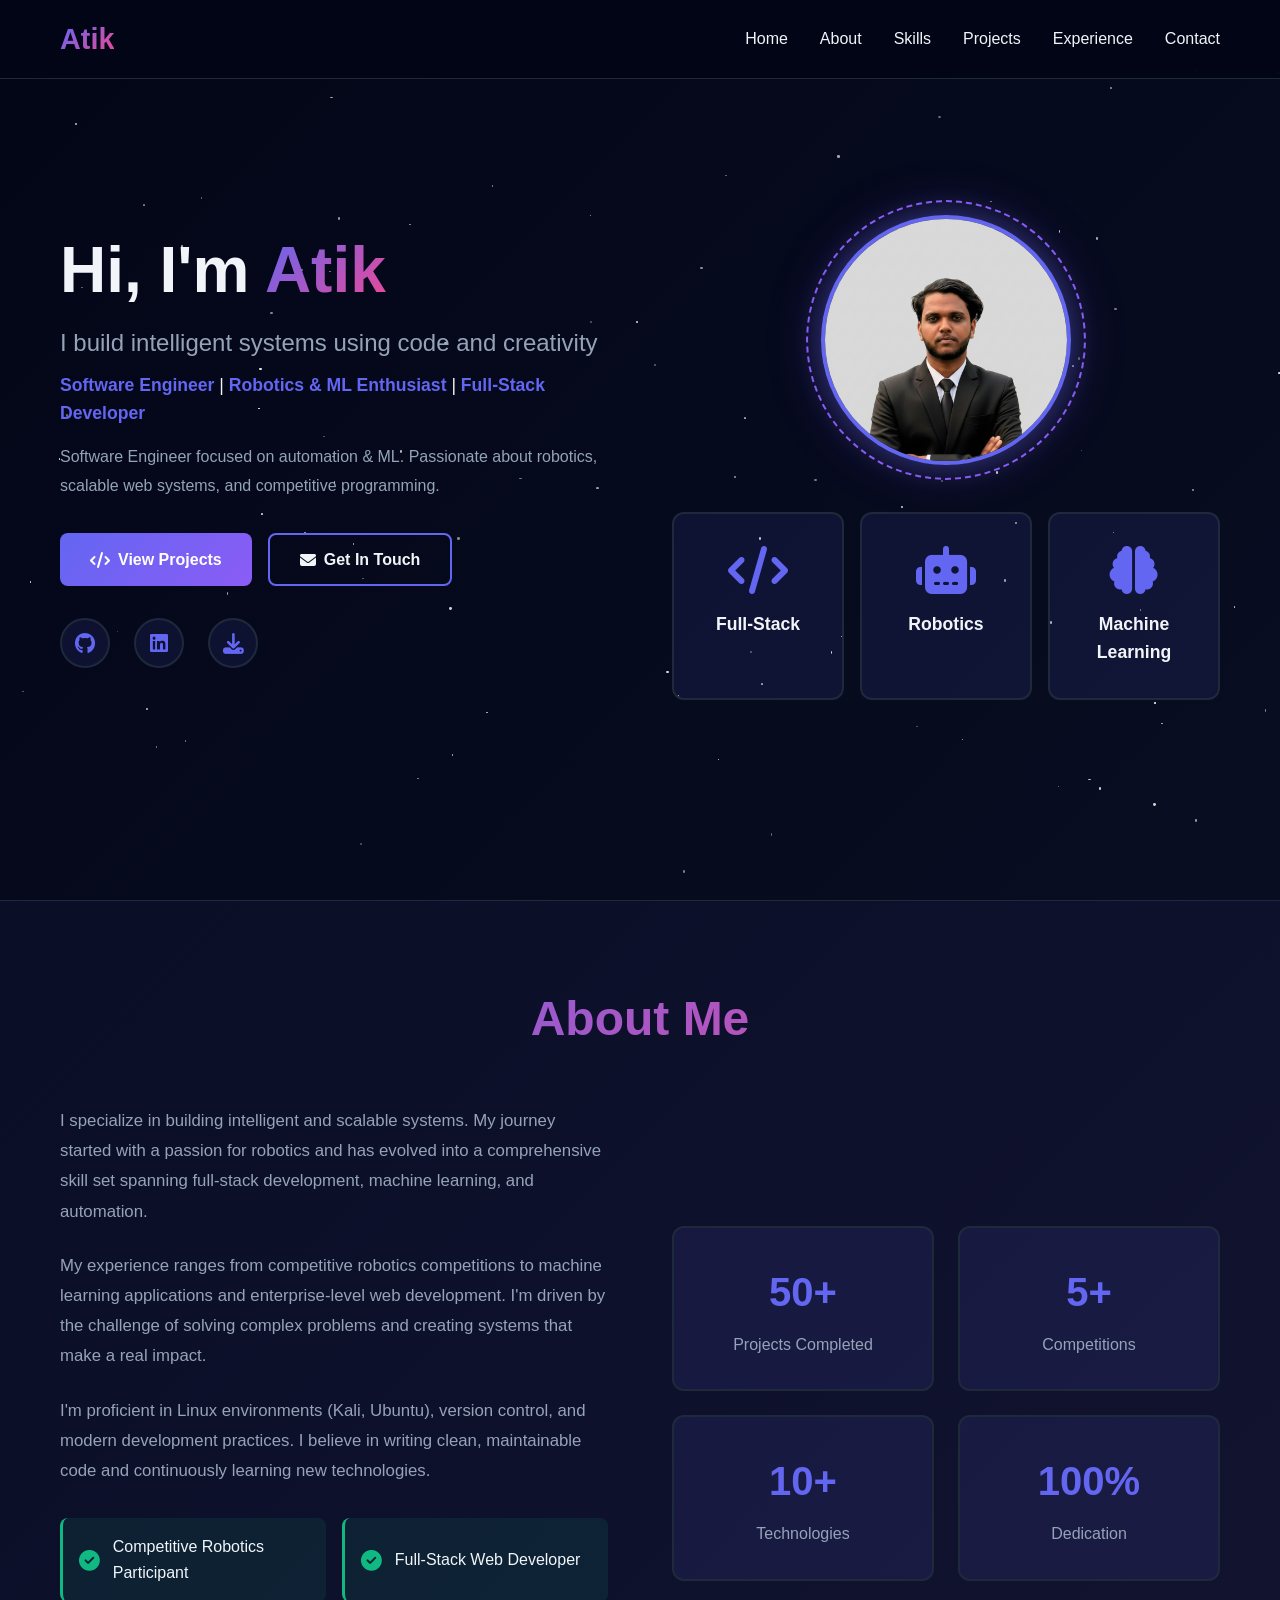
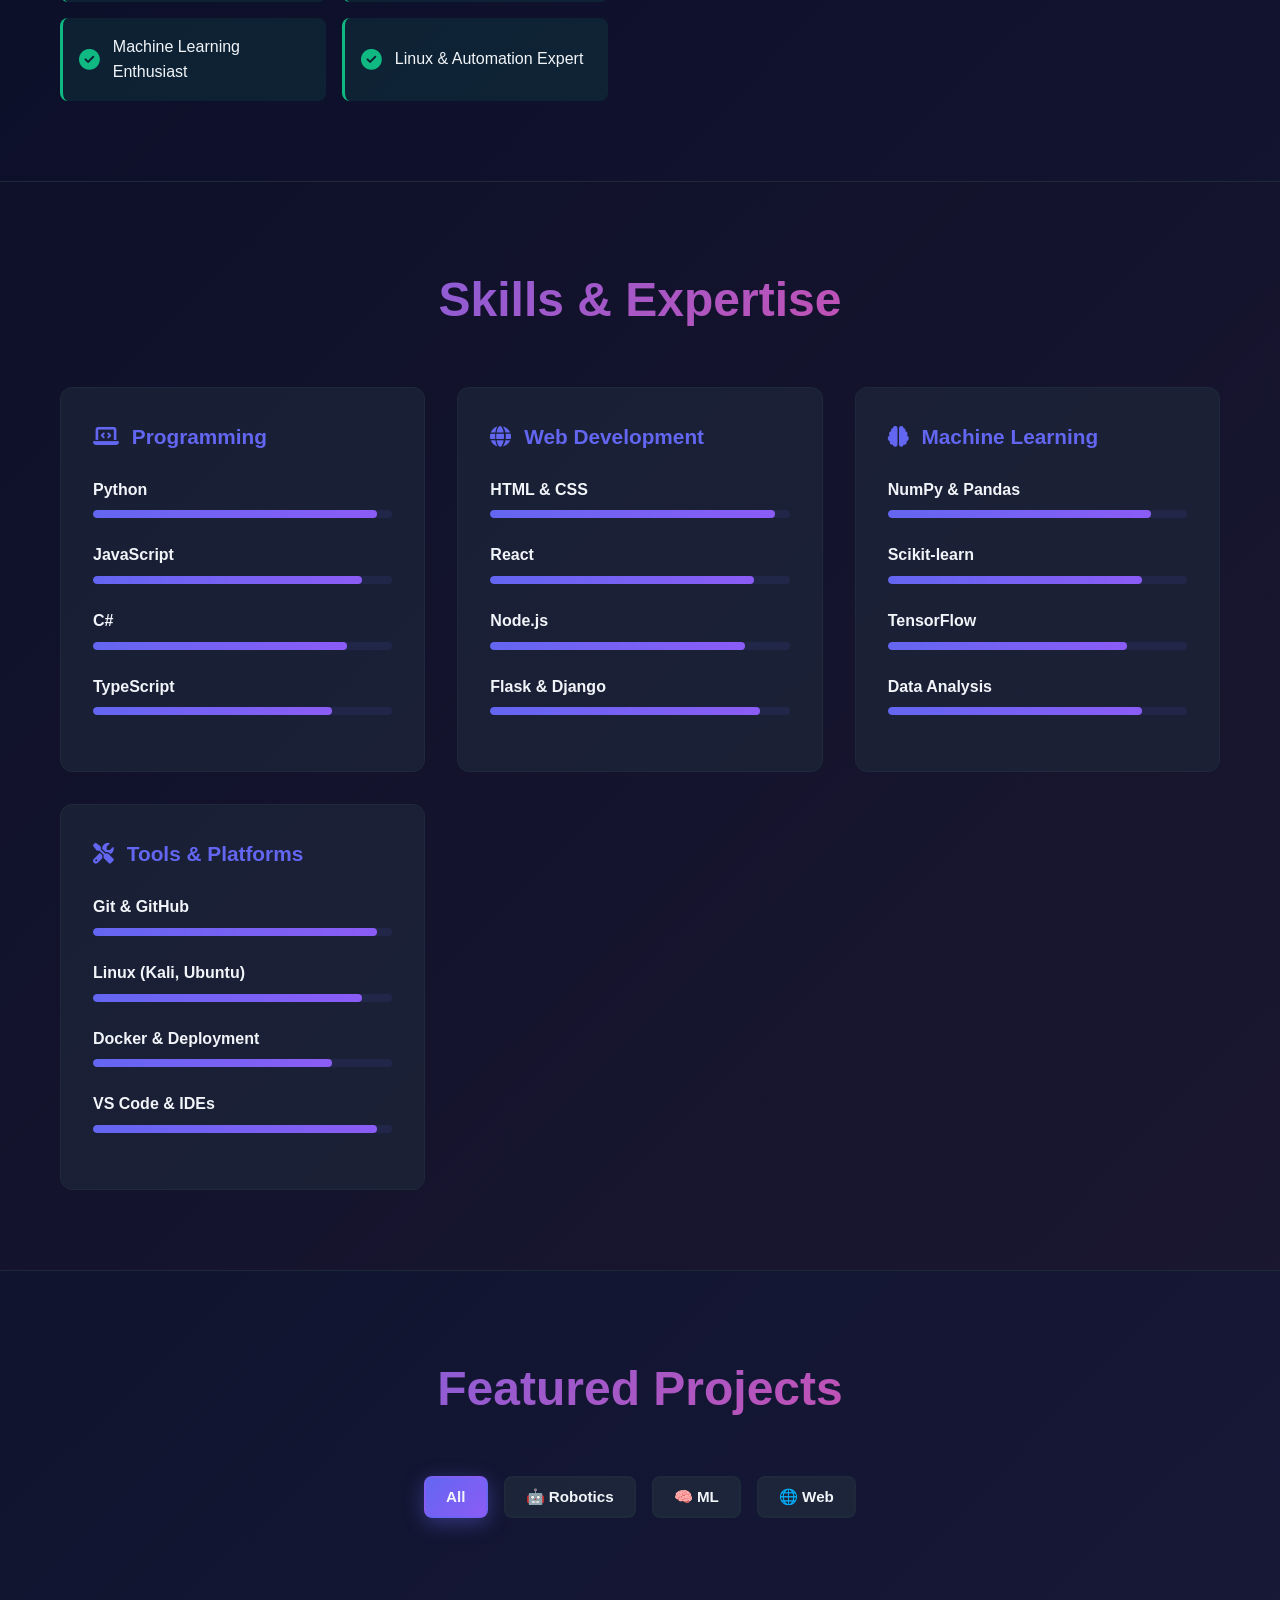
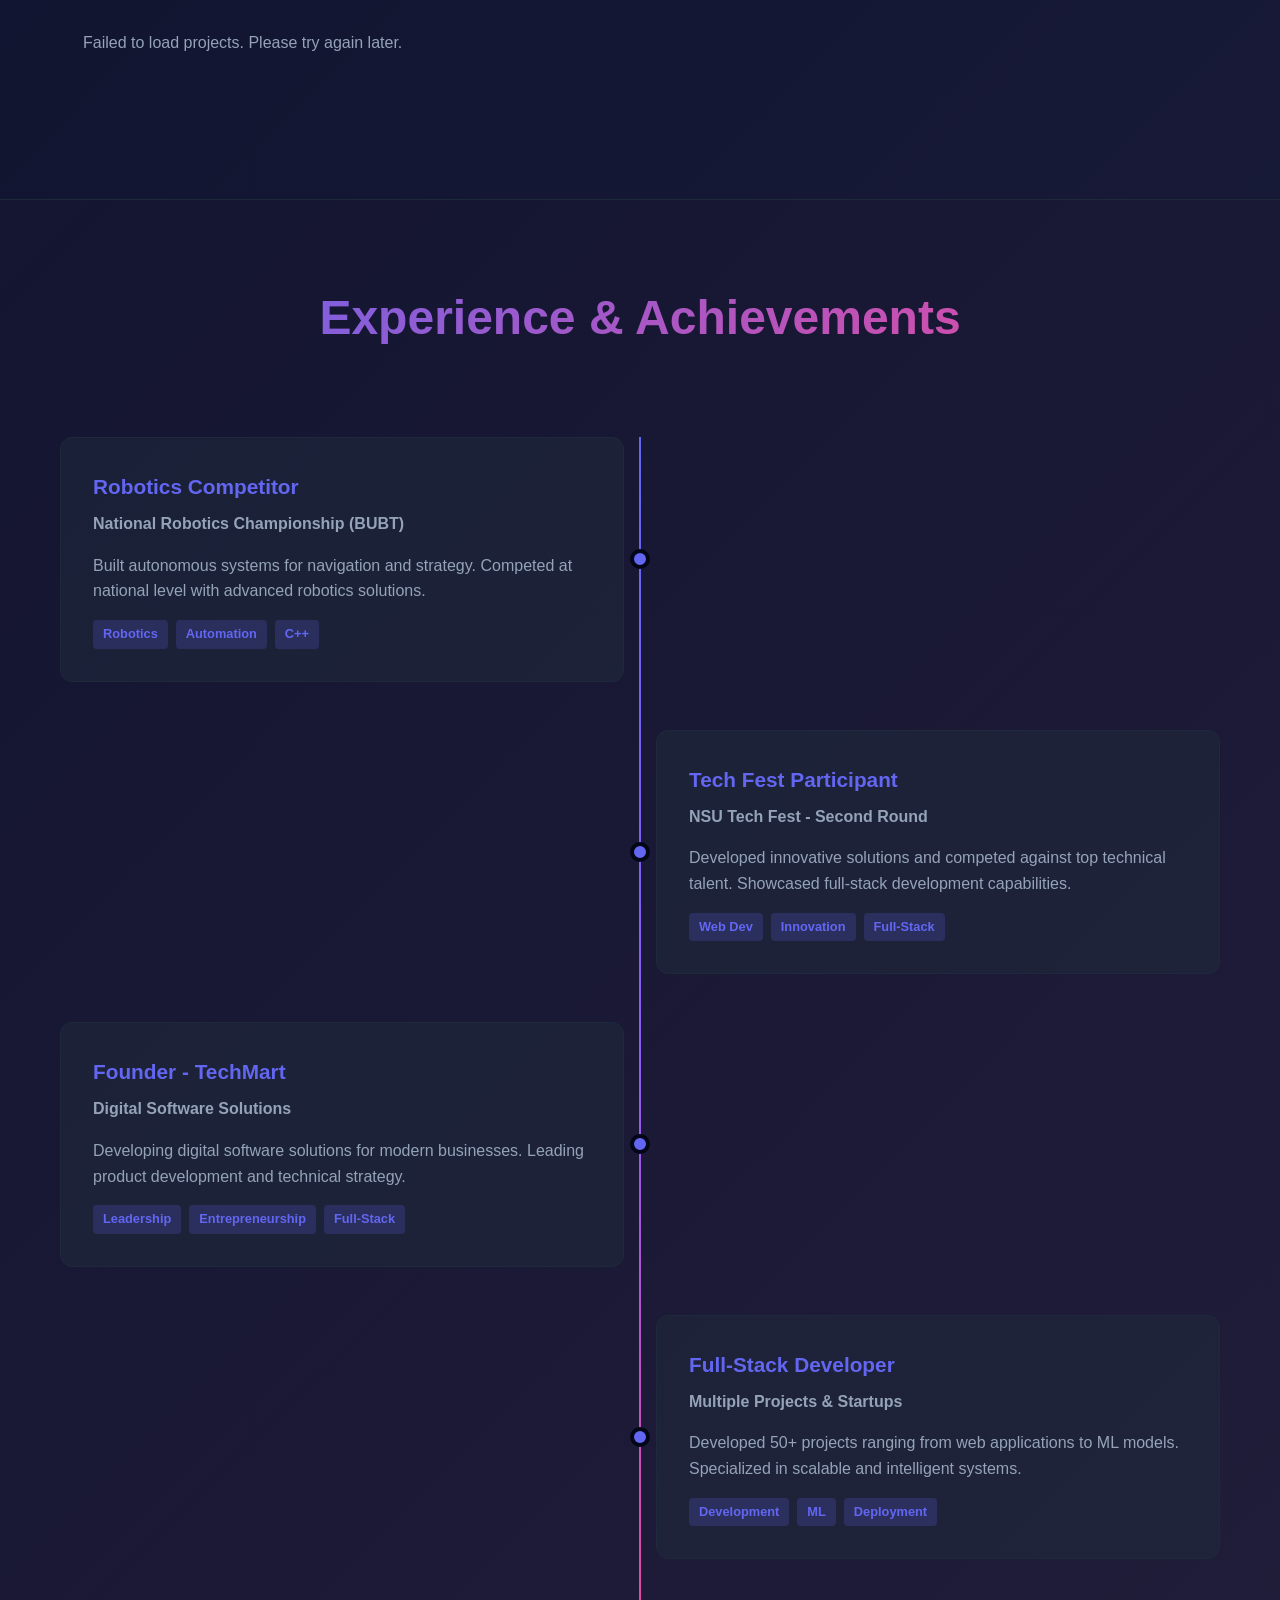
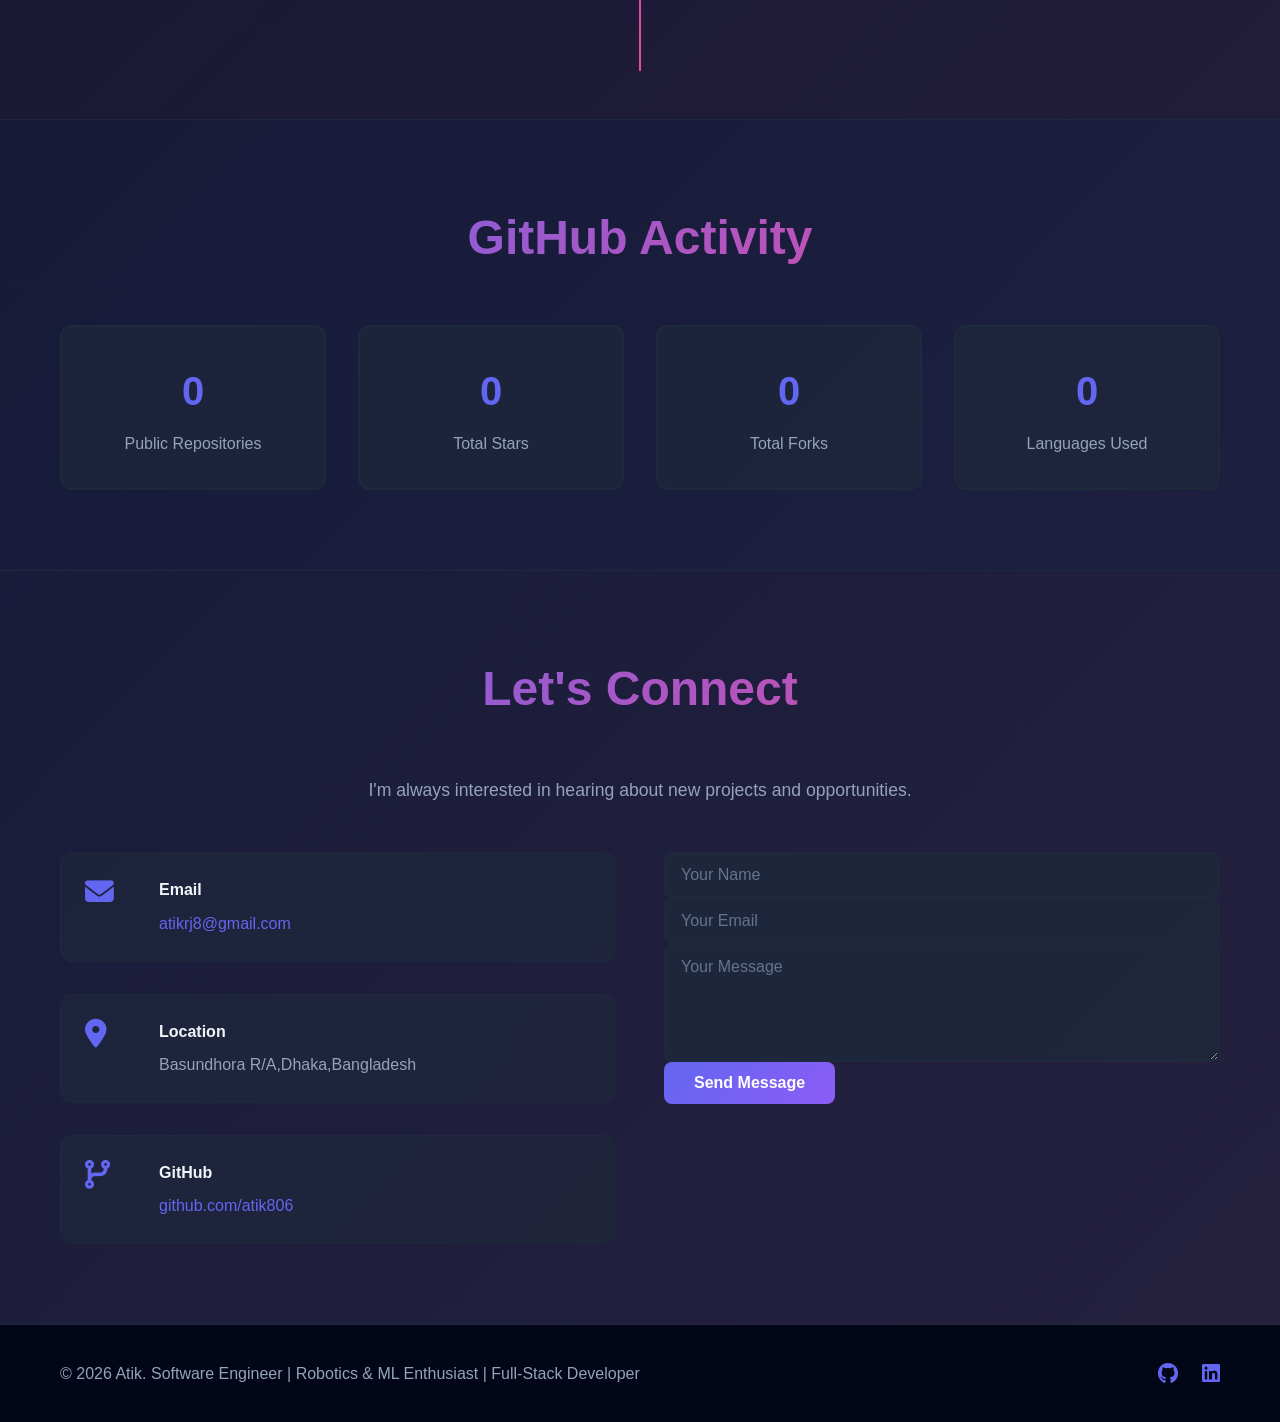
==== index.html @ fd3b25f6 "Portfolio v2" ====
<!DOCTYPE html>
<html lang="en">

<head>
    <meta charset="UTF-8">
    <meta name="viewport" content="width=device-width, initial-scale=1.0">
    <title>Atik - Software Engineer | Robotics & ML Enthusiast</title>
    <link rel="stylesheet" href="styles.css">
    <link rel="stylesheet" href="https://cdnjs.cloudflare.com/ajax/libs/font-awesome/6.4.0/css/all.min.css">
</head>

<body>
    <!-- Navigation -->
    <nav class="navbar">
        <div class="container">
            <div class="nav-brand">
                <span class="logo-text">Atik</span>
            </div>
            <ul class="nav-menu">
                <li><a href="#hero">Home</a></li>
                <li><a href="#about">About</a></li>
                <li><a href="#skills">Skills</a></li>
                <li><a href="#projects">Projects</a></li>
                <li><a href="#experience">Experience</a></li>
                <li><a href="#contact">Contact</a></li>
            </ul>
            <div class="hamburger">
                <span></span>
                <span></span>
                <span></span>
            </div>
        </div>
    </nav>

    <!-- Hero Section -->
    <section id="hero" class="hero">
        <div class="stars-background"></div>
        <div class="container">
            <div class="hero-content">
                <h1 class="hero-title">Hi, I'm <span class="highlight">Atik</span></h1>
                <p class="hero-subtitle">I build intelligent systems using code and creativity</p>
                <p class="hero-description">
                    <strong>Software Engineer</strong> | <strong>Robotics & ML Enthusiast</strong> | <strong>Full-Stack
                        Developer</strong>
                </p>
                <p class="hero-bio">
                    Software Engineer focused on automation & ML. Passionate about robotics, scalable web systems, and
                    competitive programming.
                </p>
                <div class="hero-buttons">
                    <a href="#projects" class="btn btn-primary">
                        <i class="fas fa-code"></i> View Projects
                    </a>
                    <a href="#contact" class="btn btn-secondary">
                        <i class="fas fa-envelope"></i> Get In Touch
                    </a>
                </div>
                <div class="hero-links">
                    <a href="https://github.com/atik806" target="_blank" rel="noopener noreferrer" class="social-link">
                        <i class="fab fa-github"></i>
                    </a>
                    <a href="https://linkedin.com/in/atik806" target="_blank" rel="noopener noreferrer"
                        class="social-link">
                        <i class="fab fa-linkedin"></i>
                    </a>
                    <a href="CV/MD Atik Shahriar.docx" class="social-link" title="Download CV" download>
                        <i class="fas fa-download"></i>
                    </a>
                </div>
            </div>
            <div class="hero-visual">
                <div class="profile-image-container">
                    <img src="Image/image.png" alt="Atik - Software Engineer" class="profile-image">
                    <div class="profile-ring"></div>
                </div>
                <div class="floating-cards">
                    <div class="floating-card">
                        <div class="card-content">
                            <i class="fas fa-code"></i>
                            <p>Full-Stack</p>
                        </div>
                    </div>
                    <div class="floating-card" style="animation-delay: 0.2s;">
                        <div class="card-content">
                            <i class="fas fa-robot"></i>
                            <p>Robotics</p>
                        </div>
                    </div>
                    <div class="floating-card" style="animation-delay: 0.4s;">
                        <div class="card-content">
                            <i class="fas fa-brain"></i>
                            <p>Machine Learning</p>
                        </div>
                    </div>
                </div>
            </div>
        </div>
    </section>

    <!-- About Section -->
    <section id="about" class="about">
        <div class="container">
            <h2 class="section-title">About Me</h2>
            <div class="about-content">
                <div class="about-text">
                    <p>
                        I specialize in building intelligent and scalable systems. My journey started with a passion for
                        robotics and has evolved into a comprehensive skill set spanning full-stack development, machine
                        learning, and automation.
                    </p>
                    <p>
                        My experience ranges from competitive robotics competitions to machine learning applications and
                        enterprise-level web development. I'm driven by the challenge of solving complex problems and
                        creating systems that make a real impact.
                    </p>
                    <p>
                        I'm proficient in Linux environments (Kali, Ubuntu), version control, and modern development
                        practices. I believe in writing clean, maintainable code and continuously learning new
                        technologies.
                    </p>
                    <div class="about-highlights">
                        <div class="highlight-item">
                            <i class="fas fa-check-circle"></i>
                            <span>Competitive Robotics Participant</span>
                        </div>
                        <div class="highlight-item">
                            <i class="fas fa-check-circle"></i>
                            <span>Full-Stack Web Developer</span>
                        </div>
                        <div class="highlight-item">
                            <i class="fas fa-check-circle"></i>
                            <span>Machine Learning Enthusiast</span>
                        </div>
                        <div class="highlight-item">
                            <i class="fas fa-check-circle"></i>
                            <span>Linux & Automation Expert</span>
                        </div>
                    </div>
                </div>
                <div class="about-stats">
                    <div class="stat-card">
                        <h3>50+</h3>
                        <p>Projects Completed</p>
                    </div>
                    <div class="stat-card">
                        <h3>5+</h3>
                        <p>Competitions</p>
                    </div>
                    <div class="stat-card">
                        <h3>10+</h3>
                        <p>Technologies</p>
                    </div>
                    <div class="stat-card">
                        <h3>100%</h3>
                        <p>Dedication</p>
                    </div>
                </div>
            </div>
        </div>
    </section>

    <!-- Skills Section -->
    <section id="skills" class="skills">
        <div class="container">
            <h2 class="section-title">Skills & Expertise</h2>
            <div class="skills-grid">
                <!-- Programming -->
                <div class="skill-category">
                    <h3><i class="fas fa-laptop-code"></i> Programming</h3>
                    <div class="skill-items">
                        <div class="skill-item">
                            <span>Python</span>
                            <div class="skill-bar">
                                <div class="skill-progress" style="width: 95%"></div>
                            </div>
                        </div>
                        <div class="skill-item">
                            <span>JavaScript</span>
                            <div class="skill-bar">
                                <div class="skill-progress" style="width: 90%"></div>
                            </div>
                        </div>
                        <div class="skill-item">
                            <span>C#</span>
                            <div class="skill-bar">
                                <div class="skill-progress" style="width: 85%"></div>
                            </div>
                        </div>
                        <div class="skill-item">
                            <span>TypeScript</span>
                            <div class="skill-bar">
                                <div class="skill-progress" style="width: 80%"></div>
                            </div>
                        </div>
                    </div>
                </div>

                <!-- Web Development -->
                <div class="skill-category">
                    <h3><i class="fas fa-globe"></i> Web Development</h3>
                    <div class="skill-items">
                        <div class="skill-item">
                            <span>HTML & CSS</span>
                            <div class="skill-bar">
                                <div class="skill-progress" style="width: 95%"></div>
                            </div>
                        </div>
                        <div class="skill-item">
                            <span>React</span>
                            <div class="skill-bar">
                                <div class="skill-progress" style="width: 88%"></div>
                            </div>
                        </div>
                        <div class="skill-item">
                            <span>Node.js</span>
                            <div class="skill-bar">
                                <div class="skill-progress" style="width: 85%"></div>
                            </div>
                        </div>
                        <div class="skill-item">
                            <span>Flask & Django</span>
                            <div class="skill-bar">
                                <div class="skill-progress" style="width: 90%"></div>
                            </div>
                        </div>
                    </div>
                </div>

                <!-- Machine Learning -->
                <div class="skill-category">
                    <h3><i class="fas fa-brain"></i> Machine Learning</h3>
                    <div class="skill-items">
                        <div class="skill-item">
                            <span>NumPy & Pandas</span>
                            <div class="skill-bar">
                                <div class="skill-progress" style="width: 88%"></div>
                            </div>
                        </div>
                        <div class="skill-item">
                            <span>Scikit-learn</span>
                            <div class="skill-bar">
                                <div class="skill-progress" style="width: 85%"></div>
                            </div>
                        </div>
                        <div class="skill-item">
                            <span>TensorFlow</span>
                            <div class="skill-bar">
                                <div class="skill-progress" style="width: 80%"></div>
                            </div>
                        </div>
                        <div class="skill-item">
                            <span>Data Analysis</span>
                            <div class="skill-bar">
                                <div class="skill-progress" style="width: 85%"></div>
                            </div>
                        </div>
                    </div>
                </div>

                <!-- Tools & Platforms -->
                <div class="skill-category">
                    <h3><i class="fas fa-tools"></i> Tools & Platforms</h3>
                    <div class="skill-items">
                        <div class="skill-item">
                            <span>Git & GitHub</span>
                            <div class="skill-bar">
                                <div class="skill-progress" style="width: 95%"></div>
                            </div>
                        </div>
                        <div class="skill-item">
                            <span>Linux (Kali, Ubuntu)</span>
                            <div class="skill-bar">
                                <div class="skill-progress" style="width: 90%"></div>
                            </div>
                        </div>
                        <div class="skill-item">
                            <span>Docker & Deployment</span>
                            <div class="skill-bar">
                                <div class="skill-progress" style="width: 80%"></div>
                            </div>
                        </div>
                        <div class="skill-item">
                            <span>VS Code & IDEs</span>
                            <div class="skill-bar">
                                <div class="skill-progress" style="width: 95%"></div>
                            </div>
                        </div>
                    </div>
                </div>
            </div>
        </div>
    </section>

    <!-- Projects Section -->
    <section id="projects" class="projects">
        <div class="container">
            <h2 class="section-title">Featured Projects</h2>

            <div class="project-filters">
                <button class="filter-btn active" data-filter="all">All</button>
                <button class="filter-btn" data-filter="robotics">🤖 Robotics</button>
                <button class="filter-btn" data-filter="ml">🧠 ML</button>
                <button class="filter-btn" data-filter="web">🌐 Web</button>
            </div>

            <div class="projects-grid" id="projectsGrid">
                <!-- Projects will be loaded here -->
            </div>
        </div>
    </section>

    <!-- Experience Section -->
    <section id="experience" class="experience">
        <div class="container">
            <h2 class="section-title">Experience & Achievements</h2>
            <div class="timeline">
                <div class="timeline-item">
                    <div class="timeline-marker"></div>
                    <div class="timeline-content">
                        <h3>Robotics Competitor</h3>
                        <p class="timeline-subtitle">National Robotics Championship (BUBT)</p>
                        <p>Built autonomous systems for navigation and strategy. Competed at national level with
                            advanced robotics solutions.</p>
                        <div class="timeline-tags">
                            <span>Robotics</span>
                            <span>Automation</span>
                            <span>C++</span>
                        </div>
                    </div>
                </div>

                <div class="timeline-item">
                    <div class="timeline-marker"></div>
                    <div class="timeline-content">
                        <h3>Tech Fest Participant</h3>
                        <p class="timeline-subtitle">NSU Tech Fest - Second Round</p>
                        <p>Developed innovative solutions and competed against top technical talent. Showcased
                            full-stack development capabilities.</p>
                        <div class="timeline-tags">
                            <span>Web Dev</span>
                            <span>Innovation</span>
                            <span>Full-Stack</span>
                        </div>
                    </div>
                </div>

                <div class="timeline-item">
                    <div class="timeline-marker"></div>
                    <div class="timeline-content">
                        <h3>Founder - TechMart</h3>
                        <p class="timeline-subtitle">Digital Software Solutions</p>
                        <p>Developing digital software solutions for modern businesses. Leading product development and
                            technical strategy.</p>
                        <div class="timeline-tags">
                            <span>Leadership</span>
                            <span>Entrepreneurship</span>
                            <span>Full-Stack</span>
                        </div>
                    </div>
                </div>

                <div class="timeline-item">
                    <div class="timeline-marker"></div>
                    <div class="timeline-content">
                        <h3>Full-Stack Developer</h3>
                        <p class="timeline-subtitle">Multiple Projects & Startups</p>
                        <p>Developed 50+ projects ranging from web applications to ML models. Specialized in scalable
                            and intelligent systems.</p>
                        <div class="timeline-tags">
                            <span>Development</span>
                            <span>ML</span>
                            <span>Deployment</span>
                        </div>
                    </div>
                </div>
            </div>
        </div>
    </section>

    <!-- GitHub Stats Section -->
    <section id="stats" class="github-stats">
        <div class="container">
            <h2 class="section-title">GitHub Activity</h2>
            <div class="stats-grid">
                <div class="stat-box">
                    <h3 id="totalRepos">0</h3>
                    <p>Public Repositories</p>
                </div>
                <div class="stat-box">
                    <h3 id="totalStars">0</h3>
                    <p>Total Stars</p>
                </div>
                <div class="stat-box">
                    <h3 id="totalForks">0</h3>
                    <p>Total Forks</p>
                </div>
                <div class="stat-box">
                    <h3 id="languages">0</h3>
                    <p>Languages Used</p>
                </div>
            </div>
        </div>
    </section>

    <!-- Contact Section -->
    <section id="contact" class="contact">
        <div class="container">
            <h2 class="section-title">Let's Connect</h2>
            <p class="contact-subtitle">I'm always interested in hearing about new projects and opportunities.</p>

            <div class="contact-content">
                <div class="contact-info">
                    <div class="contact-item">
                        <i class="fas fa-envelope"></i>
                        <div>
                            <h4>Email</h4>
                            <p><a href="mailto:atik806@gmail.com">atikrj8@gmail.com</a></p>
                        </div>
                    </div>
                    <div class="contact-item">
                        <i class="fas fa-map-marker-alt"></i>
                        <div>
                            <h4>Location</h4>
                            <p>Basundhora R/A,Dhaka,Bangladesh</p>
                        </div>
                    </div>
                    <div class="contact-item">
                        <i class="fas fa-code-branch"></i>
                        <div>
                            <h4>GitHub</h4>
                            <p><a href="https://github.com/atik806" target="_blank">github.com/atik806</a></p>
                        </div>
                    </div>
                </div>

                <div class="contact-form">
                    <form id="contactForm">
                        <div class="form-group">
                            <input type="text" placeholder="Your Name" required>
                        </div>
                        <div class="form-group">
                            <input type="email" placeholder="Your Email" required>
                        </div>
                        <div class="form-group">
                            <textarea placeholder="Your Message" rows="5" required></textarea>
                        </div>
                        <button type="submit" class="btn btn-primary">Send Message</button>
                    </form>
                </div>
            </div>
        </div>
    </section>

    <!-- Footer -->
    <footer class="footer">
        <div class="container">
            <p>&copy; 2026 Atik. Software Engineer | Robotics & ML Enthusiast | Full-Stack Developer</p>
            <div class="footer-links">
                <a href="https://github.com/atik806" target="_blank"><i class="fab fa-github"></i></a>
                <a href="https://www.linkedin.com/in/atik-shahriar-257666191/" target="_blank"><i class="fab fa-linkedin"></i></a>
                
            </div>
        </div>
    </footer>

    <script src="script.js"></script>
</body>

</html>
---- styles.css ----
* {
    margin: 0;
    padding: 0;
    box-sizing: border-box;
}

:root {
    --primary: #6366f1;
    --secondary: #8b5cf6;
    --accent: #ec4899;
    --dark: #0f172a;
    --darker: #020617;
    --light: #f1f5f9;
    --border: #1e293b;
    --success: #10b981;
    --warning: #f59e0b;
    --text-secondary: #94a3b8;
}

html {
    scroll-behavior: smooth;
}

body {
    font-family: 'Segoe UI', Tahoma, Geneva, Verdana, sans-serif;
    background: linear-gradient(135deg, var(--darker) 0%, #1a1f3a 100%);
    color: var(--light);
    overflow-x: hidden;
    line-height: 1.6;
}

.container {
    max-width: 1200px;
    margin: 0 auto;
    padding: 0 20px;
}

/* Navbar */
.navbar {
    position: fixed;
    top: 0;
    width: 100%;
    background: rgba(2, 6, 23, 0.95);
    backdrop-filter: blur(10px);
    border-bottom: 1px solid var(--border);
    z-index: 1000;
    padding: 1rem 0;
}

.navbar .container {
    display: flex;
    justify-content: space-between;
    align-items: center;
}

.logo-text {
    font-size: 1.8rem;
    font-weight: 800;
    background: linear-gradient(135deg, var(--primary), var(--accent));
    -webkit-background-clip: text;
    -webkit-text-fill-color: transparent;
    background-clip: text;
}

.nav-menu {
    display: flex;
    list-style: none;
    gap: 2rem;
}

.nav-menu a {
    color: var(--light);
    text-decoration: none;
    font-weight: 500;
    transition: color 0.3s ease;
    position: relative;
}

.nav-menu a::after {
    content: '';
    position: absolute;
    bottom: -5px;
    left: 0;
    width: 0;
    height: 2px;
    background: linear-gradient(135deg, var(--primary), var(--accent));
    transition: width 0.3s ease;
}

.nav-menu a:hover::after {
    width: 100%;
}

.hamburger {
    display: none;
    flex-direction: column;
    cursor: pointer;
}

.hamburger span {
    width: 25px;
    height: 3px;
    background: var(--light);
    margin: 5px 0;
    transition: 0.3s;
    border-radius: 2px;
}

/* Hero Section */
.hero {
    min-height: 100vh;
    display: flex;
    align-items: center;
    justify-content: center;
    padding-top: 80px;
    position: relative;
    overflow: hidden;
}

.stars-background {
    position: absolute;
    top: 0;
    left: 0;
    width: 100%;
    height: 100%;
    pointer-events: none;
    z-index: 0;
}

.hero .container {
    display: grid;
    grid-template-columns: 1fr 1fr;
    gap: 4rem;
    align-items: center;
    position: relative;
    z-index: 1;
}

.hero-content {
    animation: slideInLeft 0.8s ease-out;
}

.hero-title {
    font-size: 4rem;
    font-weight: 900;
    margin-bottom: 1rem;
    line-height: 1.2;
}

.hero-title .highlight {
    background: linear-gradient(135deg, var(--primary), var(--accent));
    -webkit-background-clip: text;
    -webkit-text-fill-color: transparent;
    background-clip: text;
}

.hero-subtitle {
    font-size: 1.5rem;
    color: var(--text-secondary);
    margin-bottom: 0.5rem;
}

.hero-description {
    font-size: 1.1rem;
    color: var(--light);
    margin-bottom: 1rem;
}

.hero-description strong {
    color: var(--primary);
}

.hero-bio {
    font-size: 1rem;
    color: var(--text-secondary);
    margin-bottom: 2rem;
    line-height: 1.8;
}

.hero-buttons {
    display: flex;
    gap: 1rem;
    margin-bottom: 2rem;
    flex-wrap: wrap;
}

.btn {
    padding: 12px 30px;
    border: none;
    border-radius: 8px;
    font-size: 1rem;
    font-weight: 600;
    cursor: pointer;
    transition: all 0.3s ease;
    text-decoration: none;
    display: inline-flex;
    align-items: center;
    gap: 8px;
}

.btn-primary {
    background: linear-gradient(135deg, var(--primary), var(--secondary));
    color: white;
}

.btn-primary:hover {
    transform: translateY(-3px);
    box-shadow: 0 10px 30px rgba(99, 102, 241, 0.4);
}

.btn-secondary {
    background: transparent;
    color: var(--light);
    border: 2px solid var(--primary);
}

.btn-secondary:hover {
    background: rgba(99, 102, 241, 0.1);
    transform: translateY(-3px);
}

.hero-links {
    display: flex;
    gap: 1.5rem;
}

.social-link {
    width: 50px;
    height: 50px;
    display: flex;
    align-items: center;
    justify-content: center;
    background: rgba(99, 102, 241, 0.1);
    border: 2px solid var(--border);
    border-radius: 50%;
    color: var(--primary);
    font-size: 1.3rem;
    transition: all 0.3s ease;
    text-decoration: none;
}

.social-link:hover {
    background: linear-gradient(135deg, var(--primary), var(--secondary));
    color: white;
    transform: translateY(-5px);
    border-color: transparent;
}

.hero-visual {
    display: flex;
    flex-direction: column;
    align-items: center;
    gap: 2rem;
    animation: slideInRight 0.8s ease-out;
}

/* Profile Image */
.profile-image-container {
    position: relative;
    width: 280px;
    height: 280px;
    display: flex;
    align-items: center;
    justify-content: center;
}

.profile-image {
    width: 250px;
    height: 250px;
    border-radius: 50%;
    object-fit: cover;
    border: 4px solid var(--primary);
    box-shadow: 0 0 30px rgba(99, 102, 241, 0.4),
                0 0 60px rgba(139, 92, 246, 0.2);
    position: relative;
    z-index: 2;
    animation: profilePulse 3s ease-in-out infinite;
}

.profile-ring {
    position: absolute;
    width: 280px;
    height: 280px;
    border-radius: 50%;
    border: 2px dashed var(--secondary);
    animation: rotate 20s linear infinite;
}

@keyframes profilePulse {
    0%, 100% {
        box-shadow: 0 0 30px rgba(99, 102, 241, 0.4),
                    0 0 60px rgba(139, 92, 246, 0.2);
    }
    50% {
        box-shadow: 0 0 40px rgba(99, 102, 241, 0.6),
                    0 0 80px rgba(139, 92, 246, 0.4);
    }
}

@keyframes rotate {
    from { transform: rotate(0deg); }
    to { transform: rotate(360deg); }
}

.floating-cards {
    display: grid;
    grid-template-columns: repeat(3, 1fr);
    gap: 1rem;
    width: 100%;
}

.floating-card {
    background: rgba(99, 102, 241, 0.1);
    border: 2px solid var(--border);
    border-radius: 12px;
    padding: 2rem;
    text-align: center;
    animation: float 3s ease-in-out infinite;
    transition: all 0.3s ease;
}

.floating-card:hover {
    border-color: var(--primary);
    background: rgba(99, 102, 241, 0.2);
    transform: translateY(-10px);
}

.card-content i {
    font-size: 3rem;
    color: var(--primary);
    margin-bottom: 1rem;
}

.card-content p {
    font-size: 1.1rem;
    font-weight: 600;
}

@keyframes float {
    0%, 100% { transform: translateY(0px); }
    50% { transform: translateY(-20px); }
}

@keyframes slideInLeft {
    from {
        opacity: 0;
        transform: translateX(-50px);
    }
    to {
        opacity: 1;
        transform: translateX(0);
    }
}

@keyframes slideInRight {
    from {
        opacity: 0;
        transform: translateX(50px);
    }
    to {
        opacity: 1;
        transform: translateX(0);
    }
}

/* Section Styles */
section {
    padding: 80px 0;
    position: relative;
}

.section-title {
    font-size: 3rem;
    font-weight: 900;
    text-align: center;
    margin-bottom: 3rem;
    background: linear-gradient(135deg, var(--primary), var(--accent));
    -webkit-background-clip: text;
    -webkit-text-fill-color: transparent;
    background-clip: text;
}

/* About Section */
.about {
    background: linear-gradient(135deg, rgba(99, 102, 241, 0.05) 0%, rgba(139, 92, 246, 0.05) 100%);
    border-top: 1px solid var(--border);
    border-bottom: 1px solid var(--border);
}

.about-content {
    display: grid;
    grid-template-columns: 1fr 1fr;
    gap: 4rem;
    align-items: center;
}

.about-text p {
    font-size: 1.05rem;
    color: var(--text-secondary);
    margin-bottom: 1.5rem;
    line-height: 1.8;
}

.about-highlights {
    display: grid;
    grid-template-columns: 1fr 1fr;
    gap: 1rem;
    margin-top: 2rem;
}

.highlight-item {
    display: flex;
    align-items: center;
    gap: 0.8rem;
    padding: 1rem;
    background: rgba(16, 185, 129, 0.1);
    border-radius: 8px;
    border-left: 3px solid var(--success);
}

.highlight-item i {
    color: var(--success);
    font-size: 1.3rem;
}

.about-stats {
    display: grid;
    grid-template-columns: 1fr 1fr;
    gap: 1.5rem;
}

.stat-card {
    background: rgba(99, 102, 241, 0.1);
    border: 2px solid var(--border);
    border-radius: 12px;
    padding: 2rem;
    text-align: center;
    transition: all 0.3s ease;
}

.stat-card:hover {
    border-color: var(--primary);
    background: rgba(99, 102, 241, 0.2);
    transform: translateY(-5px);
}

.stat-card h3 {
    font-size: 2.5rem;
    color: var(--primary);
    margin-bottom: 0.5rem;
}

.stat-card p {
    color: var(--text-secondary);
}

/* Skills Section */
.skills {
    background: linear-gradient(135deg, rgba(139, 92, 246, 0.05) 0%, rgba(236, 72, 153, 0.05) 100%);
}

.skills-grid {
    display: grid;
    grid-template-columns: repeat(auto-fit, minmax(280px, 1fr));
    gap: 2rem;
}

.skill-category {
    background: rgba(30, 41, 59, 0.6);
    border: 1px solid var(--border);
    border-radius: 12px;
    padding: 2rem;
    transition: all 0.3s ease;
}

.skill-category:hover {
    border-color: var(--primary);
    background: rgba(30, 41, 59, 0.9);
    transform: translateY(-5px);
}

.skill-category h3 {
    font-size: 1.3rem;
    margin-bottom: 1.5rem;
    color: var(--primary);
    display: flex;
    align-items: center;
    gap: 0.8rem;
}

.skill-item {
    margin-bottom: 1.5rem;
}

.skill-item span {
    display: block;
    margin-bottom: 0.5rem;
    font-weight: 600;
    color: var(--light);
}

.skill-bar {
    height: 8px;
    background: rgba(99, 102, 241, 0.1);
    border-radius: 10px;
    overflow: hidden;
}

.skill-progress {
    height: 100%;
    background: linear-gradient(90deg, var(--primary), var(--secondary));
    border-radius: 10px;
    animation: fillBar 1s ease-out forwards;
}

@keyframes fillBar {
    from { width: 0; }
}

/* Projects Section */
.projects {
    background: linear-gradient(135deg, rgba(99, 102, 241, 0.05) 0%, rgba(139, 92, 246, 0.05) 100%);
    border-top: 1px solid var(--border);
    border-bottom: 1px solid var(--border);
}

.project-filters {
    display: flex;
    justify-content: center;
    gap: 1rem;
    margin-bottom: 3rem;
    flex-wrap: wrap;
}

.filter-btn {
    padding: 10px 20px;
    background: rgba(30, 41, 59, 0.8);
    border: 2px solid var(--border);
    color: var(--light);
    border-radius: 8px;
    cursor: pointer;
    font-size: 0.95rem;
    font-weight: 600;
    transition: all 0.3s ease;
}

.filter-btn:hover,
.filter-btn.active {
    background: linear-gradient(135deg, var(--primary), var(--secondary));
    border-color: transparent;
    box-shadow: 0 5px 20px rgba(99, 102, 241, 0.4);
}

.projects-grid {
    display: grid;
    grid-template-columns: repeat(auto-fill, minmax(320px, 1fr));
    gap: 2rem;
}

.project-card {
    background: rgba(30, 41, 59, 0.6);
    border: 1px solid var(--border);
    border-radius: 12px;
    padding: 2rem;
    transition: all 0.4s cubic-bezier(0.23, 1, 0.320, 1);
    position: relative;
    overflow: hidden;
    display: flex;
    flex-direction: column;
}

.project-card::before {
    content: '';
    position: absolute;
    top: 0;
    left: -100%;
    width: 100%;
    height: 100%;
    background: linear-gradient(90deg, transparent, rgba(255, 255, 255, 0.1), transparent);
    transition: left 0.5s ease;
}

.project-card:hover::before {
    left: 100%;
}

.project-card:hover {
    border-color: var(--primary);
    background: rgba(30, 41, 59, 0.9);
    box-shadow: 0 20px 40px rgba(99, 102, 241, 0.3);
    transform: translateY(-10px);
}

.project-category {
    display: inline-block;
    background: rgba(99, 102, 241, 0.2);
    color: var(--primary);
    padding: 5px 12px;
    border-radius: 20px;
    font-size: 0.8rem;
    font-weight: 600;
    margin-bottom: 1rem;
    width: fit-content;
}

.project-title {
    font-size: 1.3rem;
    font-weight: 700;
    margin-bottom: 0.8rem;
    color: var(--light);
}

.project-description {
    color: var(--text-secondary);
    font-size: 0.95rem;
    line-height: 1.6;
    margin-bottom: 1.5rem;
    flex-grow: 1;
}

.project-tech {
    display: flex;
    flex-wrap: wrap;
    gap: 0.5rem;
    margin-bottom: 1.5rem;
}

.tech-tag {
    background: rgba(139, 92, 246, 0.2);
    color: var(--secondary);
    padding: 4px 10px;
    border-radius: 4px;
    font-size: 0.8rem;
    font-weight: 600;
}

.project-stats {
    display: flex;
    gap: 1.5rem;
    margin-bottom: 1rem;
    color: var(--text-secondary);
    font-size: 0.9rem;
}

.project-stats span {
    display: flex;
    align-items: center;
    gap: 0.3rem;
}

.project-links {
    display: flex;
    gap: 1rem;
}

.project-link {
    flex: 1;
    padding: 10px;
    background: linear-gradient(135deg, var(--primary), var(--secondary));
    color: white;
    border: none;
    border-radius: 6px;
    cursor: pointer;
    font-size: 0.9rem;
    font-weight: 600;
    transition: all 0.3s ease;
    text-decoration: none;
    text-align: center;
    display: flex;
    align-items: center;
    justify-content: center;
    gap: 5px;
}

.project-link:hover {
    transform: translateY(-3px);
    box-shadow: 0 10px 20px rgba(99, 102, 241, 0.4);
}

/* Experience Section */
.experience {
    background: linear-gradient(135deg, rgba(139, 92, 246, 0.05) 0%, rgba(236, 72, 153, 0.05) 100%);
}

.timeline {
    position: relative;
    padding: 2rem 0;
}

.timeline::before {
    content: '';
    position: absolute;
    left: 50%;
    transform: translateX(-50%);
    width: 2px;
    height: 100%;
    background: linear-gradient(180deg, var(--primary), var(--secondary), var(--accent));
}

.timeline-item {
    margin-bottom: 3rem;
    display: grid;
    grid-template-columns: 1fr 1fr;
    gap: 2rem;
    align-items: center;
}

.timeline-item:nth-child(even) {
    direction: rtl;
}

.timeline-item:nth-child(even) .timeline-content {
    direction: ltr;
}

.timeline-marker {
    width: 20px;
    height: 20px;
    background: var(--primary);
    border: 4px solid var(--darker);
    border-radius: 50%;
    position: absolute;
    left: 50%;
    transform: translateX(-50%);
    z-index: 10;
}

.timeline-content {
    background: rgba(30, 41, 59, 0.6);
    border: 1px solid var(--border);
    border-radius: 12px;
    padding: 2rem;
    transition: all 0.3s ease;
}

.timeline-content:hover {
    border-color: var(--primary);
    background: rgba(30, 41, 59, 0.9);
    transform: translateY(-5px);
}

.timeline-content h3 {
    font-size: 1.3rem;
    margin-bottom: 0.5rem;
    color: var(--primary);
}

.timeline-subtitle {
    color: var(--secondary);
    font-weight: 600;
    margin-bottom: 0.8rem;
}

.timeline-content p {
    color: var(--text-secondary);
    margin-bottom: 1rem;
    line-height: 1.6;
}

.timeline-tags {
    display: flex;
    flex-wrap: wrap;
    gap: 0.5rem;
}

.timeline-tags span {
    background: rgba(99, 102, 241, 0.2);
    color: var(--primary);
    padding: 4px 10px;
    border-radius: 4px;
    font-size: 0.8rem;
    font-weight: 600;
}

/* GitHub Stats */
.github-stats {
    background: linear-gradient(135deg, rgba(99, 102, 241, 0.05) 0%, rgba(139, 92, 246, 0.05) 100%);
    border-top: 1px solid var(--border);
    border-bottom: 1px solid var(--border);
}

.stats-grid {
    display: grid;
    grid-template-columns: repeat(auto-fit, minmax(200px, 1fr));
    gap: 2rem;
}

.stat-box {
    background: rgba(30, 41, 59, 0.6);
    border: 2px solid var(--border);
    border-radius: 12px;
    padding: 2rem;
    text-align: center;
    transition: all 0.3s ease;
}

.stat-box:hover {
    border-color: var(--primary);
    background: rgba(30, 41, 59, 0.9);
    transform: translateY(-5px);
}

.stat-box h3 {
    font-size: 2.5rem;
    color: var(--primary);
    margin-bottom: 0.5rem;
}

.stat-box p {
    color: var(--text-secondary);
    font-weight: 500;
}

/* Contact Section */
.contact {
    background: linear-gradient(135deg, rgba(139, 92, 246, 0.05) 0%, rgba(236, 72, 153, 0.05) 100%);
}

.contact-subtitle {
    text-align: center;
    font-size: 1.1rem;
    color: var(--text-secondary);
    margin-bottom: 3rem;
}

.contact-content {
    display: grid;
    grid-template-columns: 1fr 1fr;
    gap: 3rem;
}

.contact-info {
    display: flex;
    flex-direction: column;
    gap: 2rem;
}

.contact-item {
    display: flex;
    gap: 1.5rem;
    padding: 1.5rem;
    background: rgba(30, 41, 59, 0.6);
    border: 1px solid var(--border);
    border-radius: 12px;
    transition: all 0.3s ease;
}

.contact-item:hover {
    border-color: var(--primary);
    background: rgba(30, 41, 59, 0.9);
    transform: translateX(10px);
}

.contact-item i {
    font-size: 1.8rem;
    color: var(--primary);
    min-width: 50px;
}

.contact-item h4 {
    margin-bottom: 0.5rem;
    color: var(--light);
}

.contact-item p {
    color: var(--text-secondary);
}

.contact-item a {
    color: var(--primary);
    text-decoration: none;
    transition: color 0.3s ease;
}

.contact-item a:hover {
    color: var(--accent);
}

.contact-form {
    display: flex;
    flex-direction: column;
    gap: 1.5rem;
}

.form-group {
    display: flex;
    flex-direction: column;
}

.form-group input,
.form-group textarea {
    padding: 12px 15px;
    background: rgba(30, 41, 59, 0.8);
    border: 2px solid var(--border);
    border-radius: 8px;
    color: var(--light);
    font-size: 1rem;
    font-family: inherit;
    transition: all 0.3s ease;
}

.form-group input:focus,
.form-group textarea:focus {
    outline: none;
    border-color: var(--primary);
    background: rgba(30, 41, 59, 1);
    box-shadow: 0 0 20px rgba(99, 102, 241, 0.3);
}

.form-group input::placeholder,
.form-group textarea::placeholder {
    color: #64748b;
}

/* Loading Spinner */
.loading {
    display: none;
    text-align: center;
    padding: 4rem 0;
}

.spinner {
    width: 50px;
    height: 50px;
    border: 4px solid var(--border);
    border-top: 4px solid var(--primary);
    border-radius: 50%;
    animation: spin 1s linear infinite;
    margin: 0 auto 1rem;
}

@keyframes spin {
    0% { transform: rotate(0deg); }
    100% { transform: rotate(360deg); }
}

/* Header (legacy support) */
.header {
    padding: 2rem 0;
    text-align: center;
    border-bottom: 1px solid var(--border);
}

.header .logo {
    font-size: 2rem;
    background: linear-gradient(135deg, var(--primary), var(--accent));
    -webkit-background-clip: text;
    -webkit-text-fill-color: transparent;
    background-clip: text;
}

.header .subtitle {
    color: var(--text-secondary);
    margin-top: 0.5rem;
}

/* Search and Controls */
.controls {
    padding: 2rem 0;
    display: flex;
    flex-direction: column;
    gap: 1.5rem;
}

.search-box {
    position: relative;
    max-width: 400px;
}

.search-box i {
    position: absolute;
    left: 15px;
    top: 50%;
    transform: translateY(-50%);
    color: var(--text-secondary);
}

.search-box input {
    width: 100%;
    padding: 12px 15px 12px 45px;
    background: rgba(30, 41, 59, 0.8);
    border: 2px solid var(--border);
    border-radius: 8px;
    color: var(--light);
    font-size: 1rem;
    transition: all 0.3s ease;
}

.search-box input:focus {
    outline: none;
    border-color: var(--primary);
    box-shadow: 0 0 20px rgba(99, 102, 241, 0.3);
}

.filters {
    display: flex;
    flex-wrap: wrap;
    gap: 1rem;
    align-items: center;
}

.language-filter select {
    padding: 10px 15px;
    background: rgba(30, 41, 59, 0.8);
    border: 2px solid var(--border);
    border-radius: 8px;
    color: var(--light);
    font-size: 0.95rem;
    cursor: pointer;
}

.language-filter select:focus {
    outline: none;
    border-color: var(--primary);
}

.no-results,
.no-projects,
.error-message {
    text-align: center;
    padding: 4rem 0;
    color: var(--text-secondary);
}

.loading-projects {
    text-align: center;
    padding: 4rem 0;
    grid-column: 1 / -1;
}

.loading-projects .spinner {
    display: inline-block;
}

/* Footer */
.footer {
    background: rgba(2, 6, 23, 0.95);
    border-top: 1px solid var(--border);
    padding: 2rem 0;
    text-align: center;
}

.footer .container {
    display: flex;
    justify-content: space-between;
    align-items: center;
    flex-wrap: wrap;
    gap: 1rem;
}

.footer p {
    color: var(--text-secondary);
}

.footer-links {
    display: flex;
    gap: 1.5rem;
}

.footer-links a {
    color: var(--primary);
    font-size: 1.3rem;
    transition: all 0.3s ease;
    text-decoration: none;
}

.footer-links a:hover {
    color: var(--accent);
    transform: translateY(-3px);
}

/* Responsive Design */
@media (max-width: 768px) {
    .profile-image-container {
        width: 200px;
        height: 200px;
    }
    
    .profile-image {
        width: 180px;
        height: 180px;
    }
    
    .profile-ring {
        width: 200px;
        height: 200px;
    }
    
    .floating-cards {
        grid-template-columns: repeat(3, 1fr);
        gap: 0.5rem;
    }
    
    .floating-card {
        padding: 1rem;
    }
    
    .card-content i {
        font-size: 1.5rem;
    }
    
    .card-content p {
        font-size: 0.8rem;
    }

    .nav-menu {
        display: none;
    }

    .hamburger {
        display: flex;
    }

    .hero-title {
        font-size: 2.5rem;
    }

    .hero .container {
        grid-template-columns: 1fr;
        gap: 2rem;
    }

    .hero-visual {
        grid-template-columns: 1fr;
    }

    .about-content {
        grid-template-columns: 1fr;
    }

    .about-stats {
        grid-template-columns: 1fr 1fr;
    }

    .about-highlights {
        grid-template-columns: 1fr;
    }

    .contact-content {
        grid-template-columns: 1fr;
    }

    .timeline::before {
        left: 20px;
    }

    .timeline-item {
        grid-template-columns: 1fr;
        gap: 1rem;
    }

    .timeline-item:nth-child(even) {
        direction: ltr;
    }

    .timeline-marker {
        left: 20px;
    }

    .timeline-content {
        margin-left: 60px;
    }

    .section-title {
        font-size: 2rem;
    }

    .hero-buttons {
        flex-direction: column;
    }

    .btn {
        width: 100%;
        justify-content: center;
    }
}

@media (max-width: 480px) {
    .logo-text {
        font-size: 1.3rem;
    }

    .hero-title {
        font-size: 1.8rem;
    }

    .hero-subtitle {
        font-size: 1.1rem;
    }

    .section-title {
        font-size: 1.5rem;
    }

    .skills-grid {
        grid-template-columns: 1fr;
    }

    .projects-grid {
        grid-template-columns: 1fr;
    }

    .stat-card {
        padding: 1.5rem;
    }

    .stat-card h3 {
        font-size: 2rem;
    }

    .footer .container {
        flex-direction: column;
    }

    .nav-menu {
        position: absolute;
        top: 70px;
        left: 0;
        width: 100%;
        background: rgba(2, 6, 23, 0.98);
        flex-direction: column;
        gap: 0;
        border-bottom: 1px solid var(--border);
    }

    .nav-menu.active {
        display: flex;
    }

    .nav-menu li {
        border-bottom: 1px solid var(--border);
    }

    .nav-menu a {
        display: block;
        padding: 1rem;
    }
}
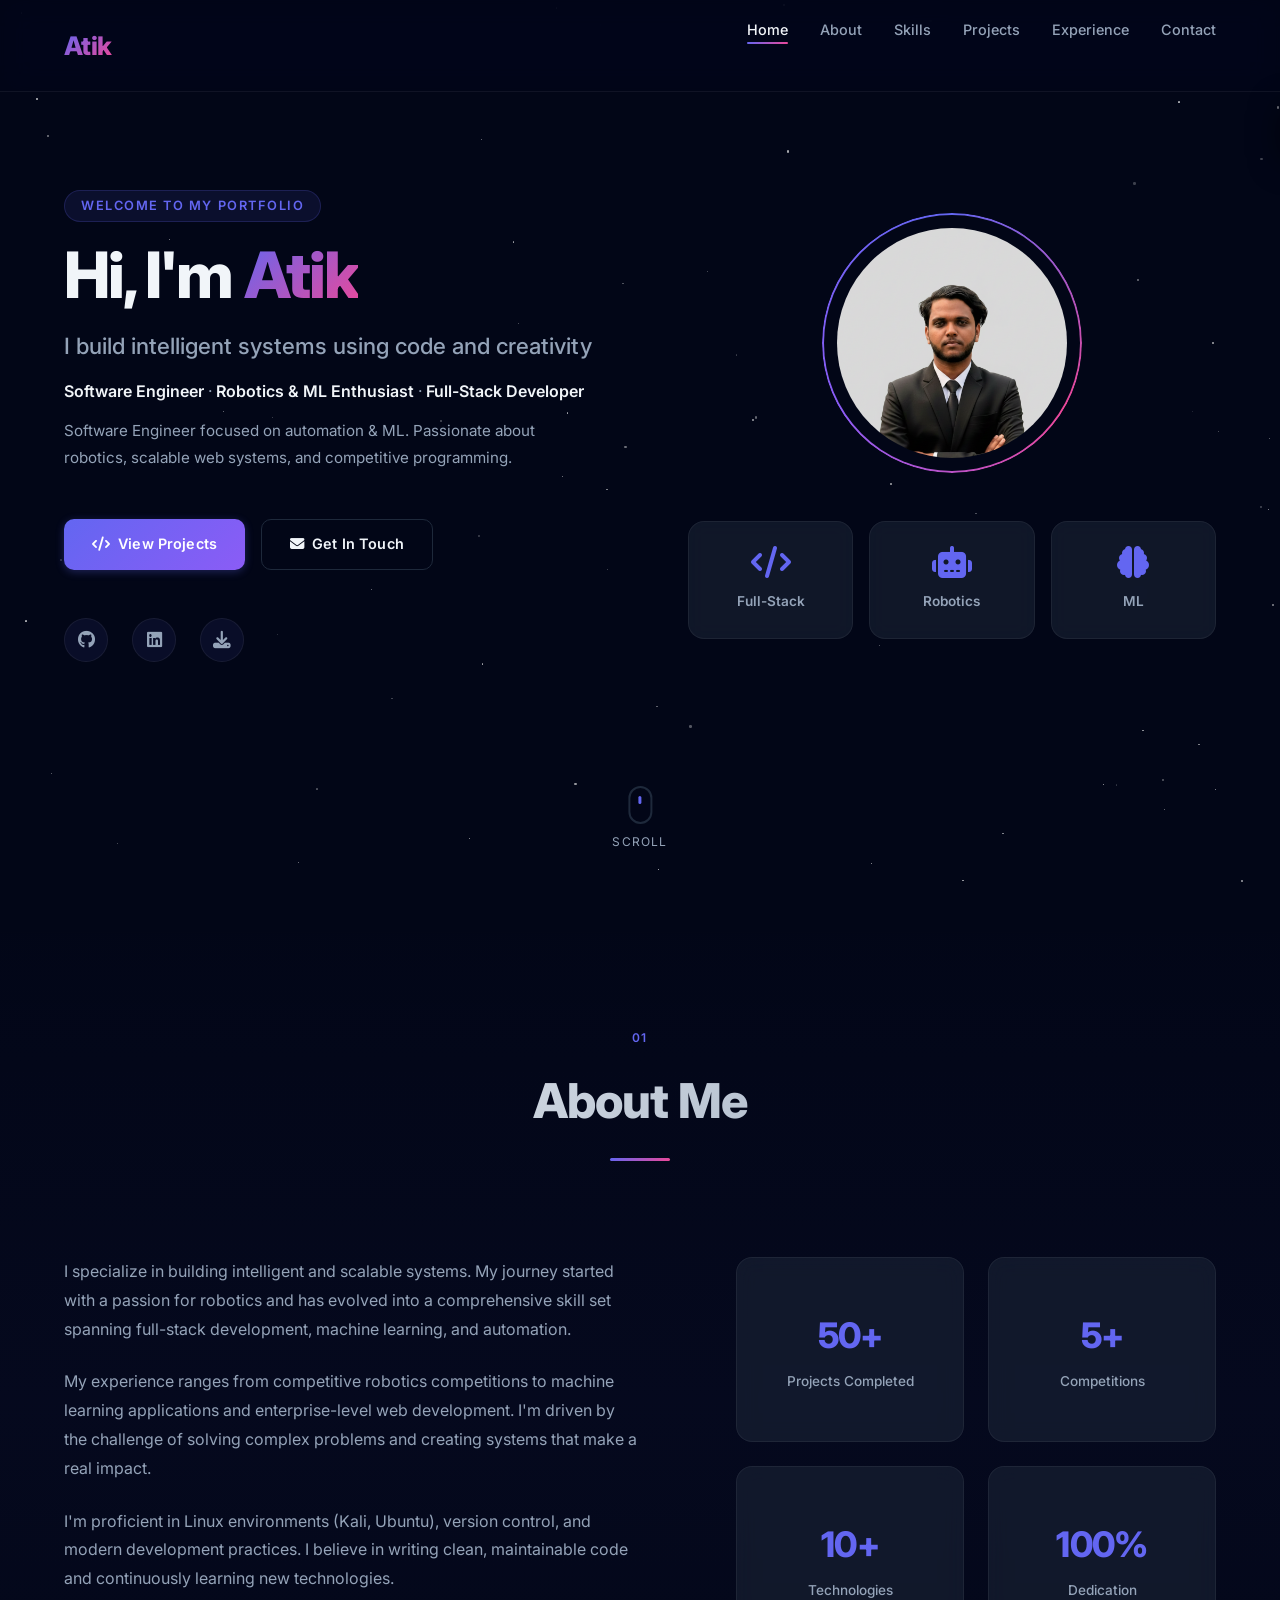
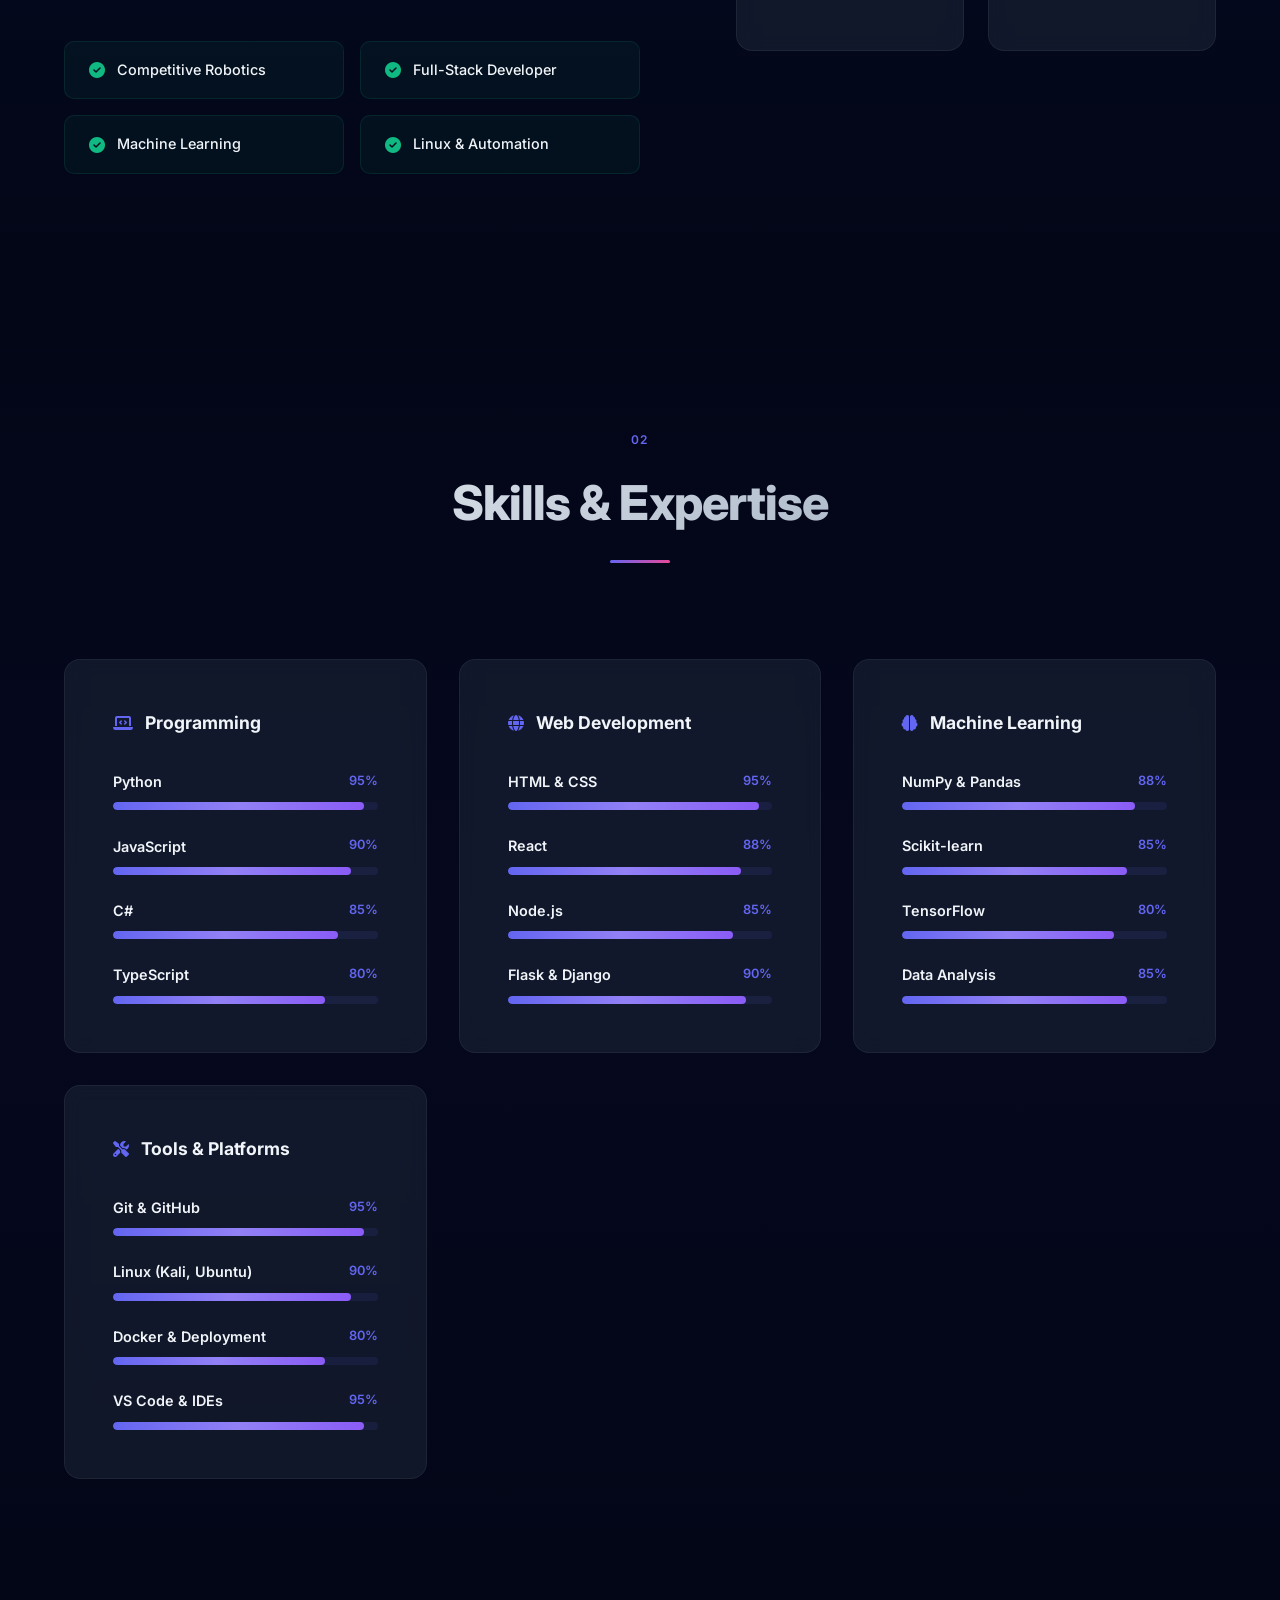
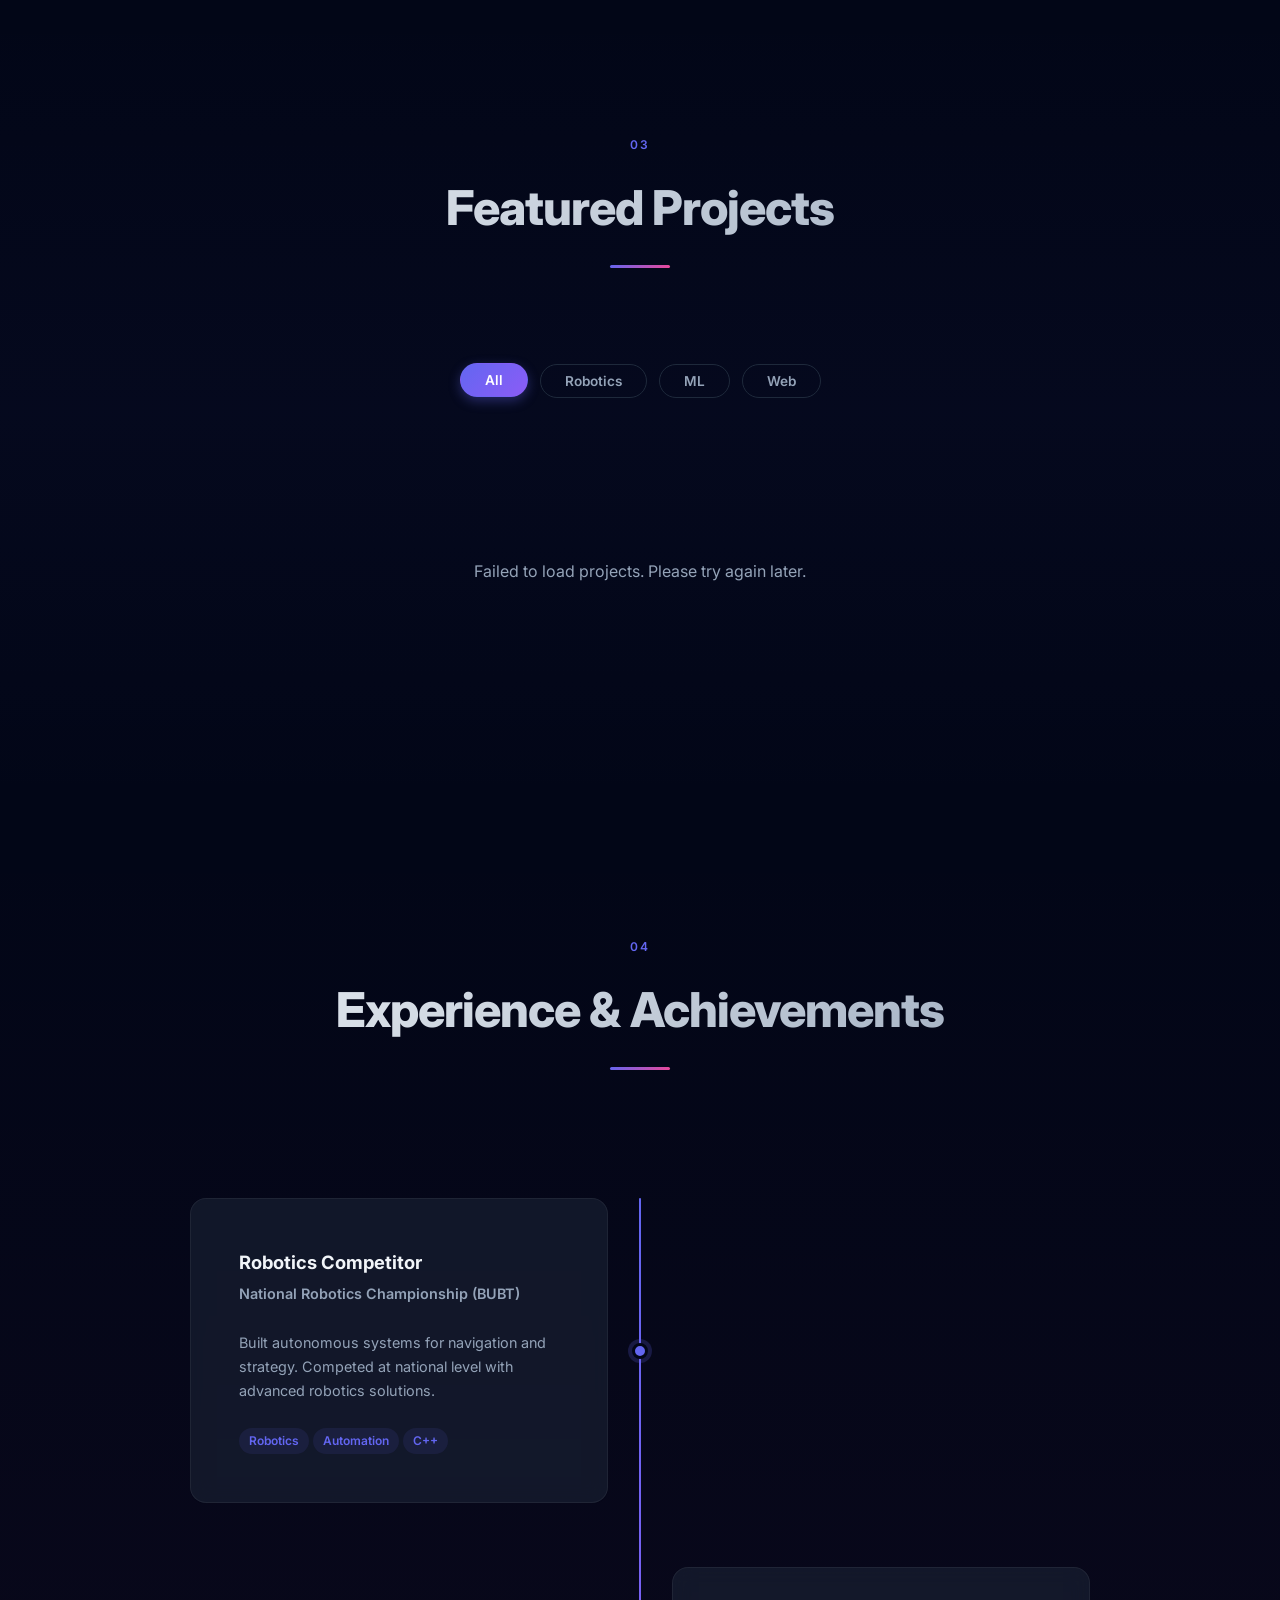
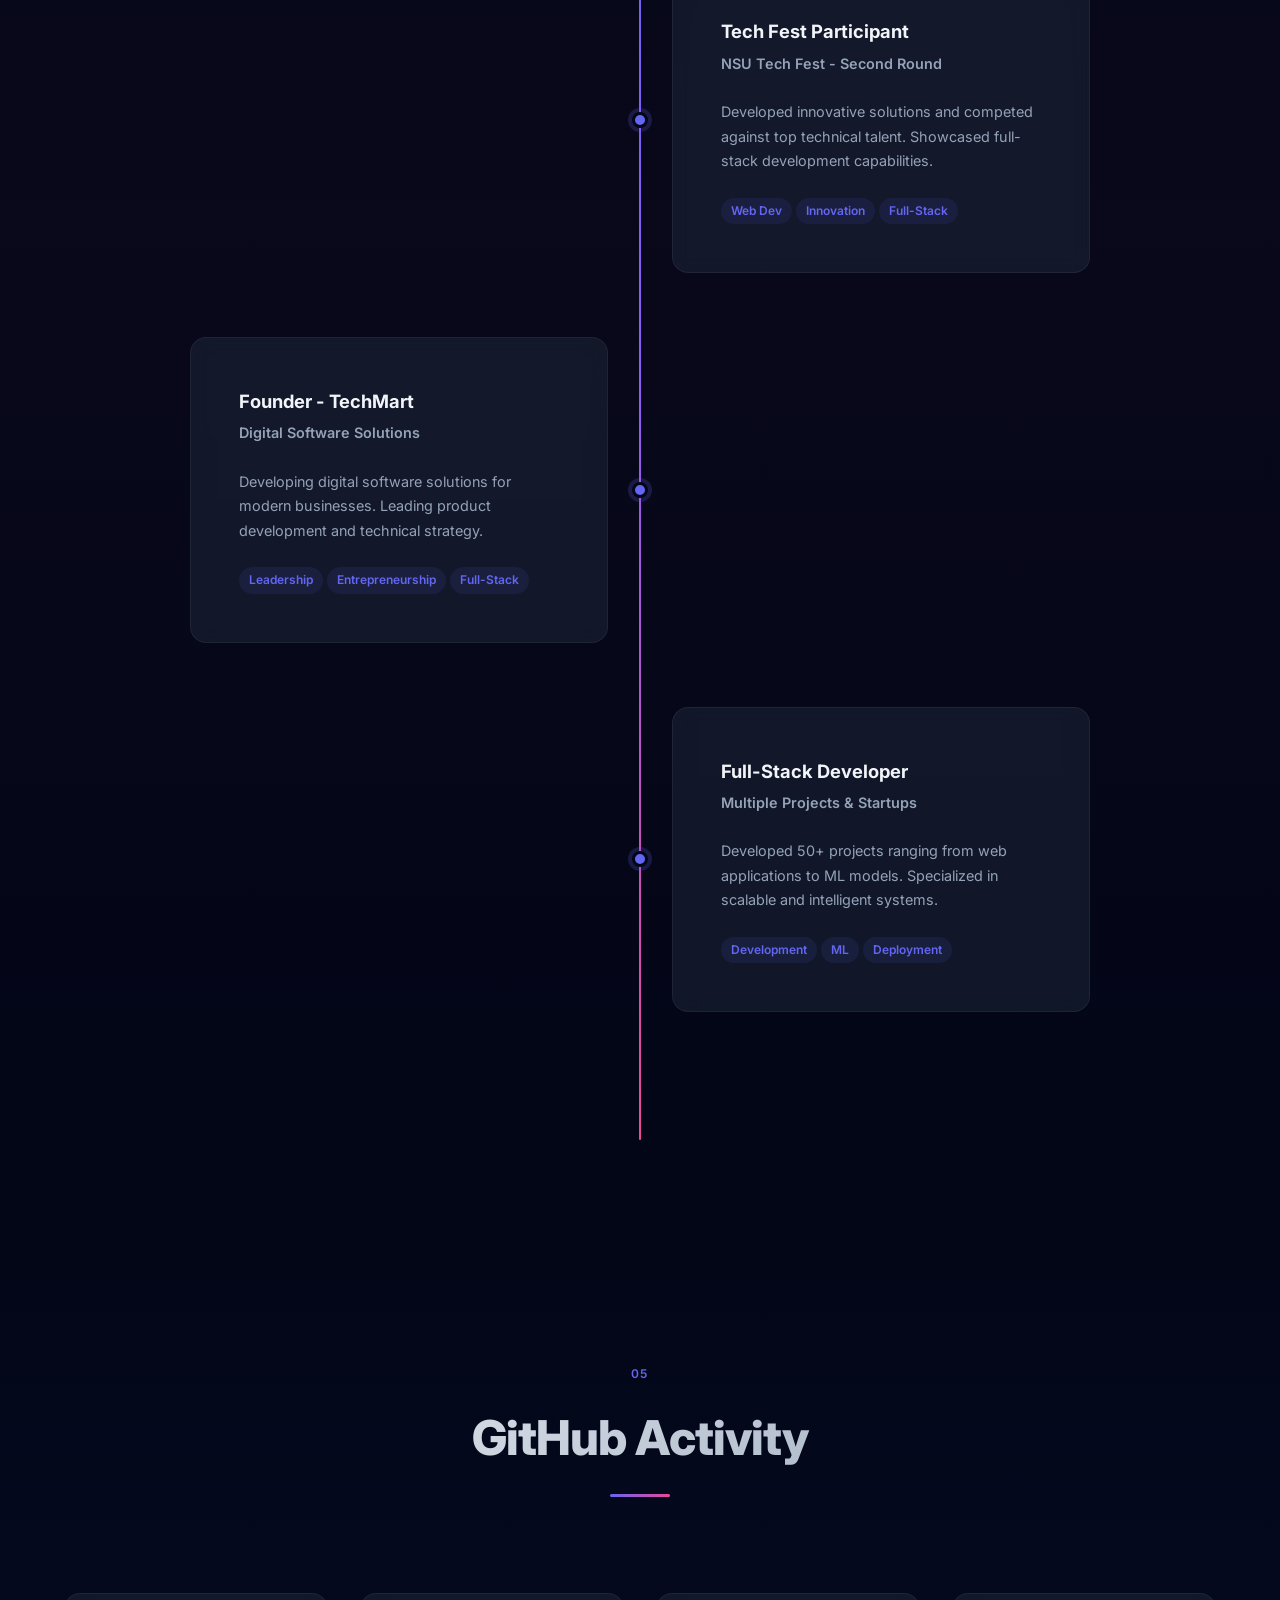
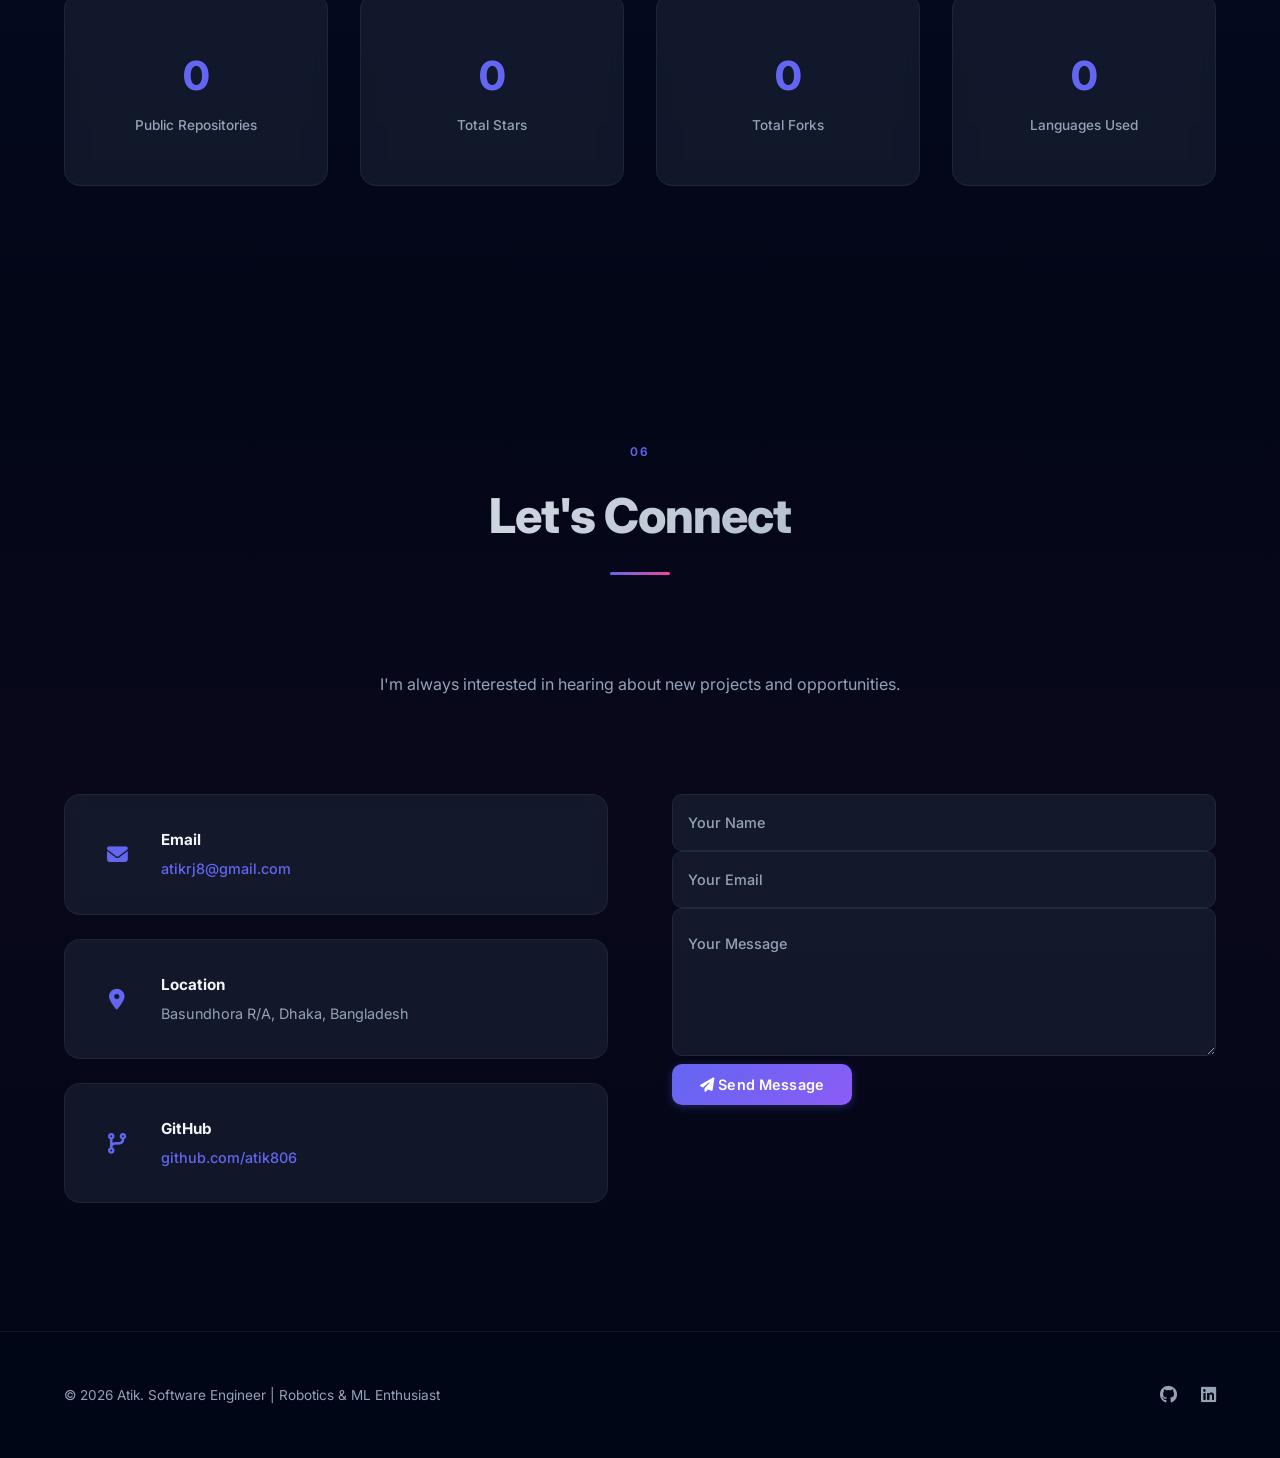
==== commit cad30408: "feat: professional UI upgrade with full mobile responsiveness - Typography: Inter font, fluid clamp(" ====
--- a/index.html
+++ b/index.html
@@ -3,467 +3,568 @@
 
 <head>
     <meta charset="UTF-8">
-    <meta name="viewport" content="width=device-width, initial-scale=1.0">
+    <meta name="viewport" content="width=device-width, initial-scale=1.0, viewport-fit=cover">
     <title>Atik - Software Engineer | Robotics & ML Enthusiast</title>
+    <meta name="description" content="Portfolio of Atik - Software Engineer specializing in Robotics, Machine Learning, and Full-Stack Development.">
+    <link rel="preconnect" href="https://fonts.googleapis.com">
+    <link rel="preconnect" href="https://fonts.gstatic.com" crossorigin>
+    <link href="https://fonts.googleapis.com/css2?family=Inter:wght@400;500;600;700;800&display=swap" rel="stylesheet">
     <link rel="stylesheet" href="styles.css">
     <link rel="stylesheet" href="https://cdnjs.cloudflare.com/ajax/libs/font-awesome/6.4.0/css/all.min.css">
 </head>
 
 <body>
+    <a href="#main" class="skip-link">Skip to content</a>
+
     <!-- Navigation -->
-    <nav class="navbar">
+    <nav class="navbar" aria-label="Main navigation">
         <div class="container">
             <div class="nav-brand">
                 <span class="logo-text">Atik</span>
             </div>
-            <ul class="nav-menu">
-                <li><a href="#hero">Home</a></li>
-                <li><a href="#about">About</a></li>
-                <li><a href="#skills">Skills</a></li>
-                <li><a href="#projects">Projects</a></li>
-                <li><a href="#experience">Experience</a></li>
-                <li><a href="#contact">Contact</a></li>
+            <ul class="nav-menu" role="menubar">
+                <li role="none"><a href="#hero" role="menuitem">Home</a></li>
+                <li role="none"><a href="#about" role="menuitem">About</a></li>
+                <li role="none"><a href="#skills" role="menuitem">Skills</a></li>
+                <li role="none"><a href="#projects" role="menuitem">Projects</a></li>
+                <li role="none"><a href="#experience" role="menuitem">Experience</a></li>
+                <li role="none"><a href="#contact" role="menuitem">Contact</a></li>
             </ul>
-            <div class="hamburger">
+            <button class="hamburger" aria-label="Toggle navigation menu" aria-expanded="false">
                 <span></span>
                 <span></span>
                 <span></span>
-            </div>
+            </button>
         </div>
     </nav>
-
-    <!-- Hero Section -->
-    <section id="hero" class="hero">
-        <div class="stars-background"></div>
-        <div class="container">
-            <div class="hero-content">
-                <h1 class="hero-title">Hi, I'm <span class="highlight">Atik</span></h1>
-                <p class="hero-subtitle">I build intelligent systems using code and creativity</p>
-                <p class="hero-description">
-                    <strong>Software Engineer</strong> | <strong>Robotics & ML Enthusiast</strong> | <strong>Full-Stack
-                        Developer</strong>
-                </p>
-                <p class="hero-bio">
-                    Software Engineer focused on automation & ML. Passionate about robotics, scalable web systems, and
-                    competitive programming.
-                </p>
-                <div class="hero-buttons">
-                    <a href="#projects" class="btn btn-primary">
-                        <i class="fas fa-code"></i> View Projects
-                    </a>
-                    <a href="#contact" class="btn btn-secondary">
-                        <i class="fas fa-envelope"></i> Get In Touch
-                    </a>
-                </div>
-                <div class="hero-links">
-                    <a href="https://github.com/atik806" target="_blank" rel="noopener noreferrer" class="social-link">
-                        <i class="fab fa-github"></i>
-                    </a>
-                    <a href="https://linkedin.com/in/atik806" target="_blank" rel="noopener noreferrer"
-                        class="social-link">
-                        <i class="fab fa-linkedin"></i>
-                    </a>
-                    <a href="CV/MD Atik Shahriar.docx" class="social-link" title="Download CV" download>
-                        <i class="fas fa-download"></i>
-                    </a>
-                </div>
-            </div>
-            <div class="hero-visual">
-                <div class="profile-image-container">
-                    <img src="Image/image.png" alt="Atik - Software Engineer" class="profile-image">
-                    <div class="profile-ring"></div>
-                </div>
-                <div class="floating-cards">
-                    <div class="floating-card">
-                        <div class="card-content">
-                            <i class="fas fa-code"></i>
-                            <p>Full-Stack</p>
-                        </div>
-                    </div>
-                    <div class="floating-card" style="animation-delay: 0.2s;">
-                        <div class="card-content">
-                            <i class="fas fa-robot"></i>
-                            <p>Robotics</p>
-                        </div>
-                    </div>
-                    <div class="floating-card" style="animation-delay: 0.4s;">
-                        <div class="card-content">
-                            <i class="fas fa-brain"></i>
-                            <p>Machine Learning</p>
-                        </div>
-                    </div>
-                </div>
-            </div>
-        </div>
-    </section>
-
-    <!-- About Section -->
-    <section id="about" class="about">
-        <div class="container">
-            <h2 class="section-title">About Me</h2>
-            <div class="about-content">
-                <div class="about-text">
-                    <p>
-                        I specialize in building intelligent and scalable systems. My journey started with a passion for
-                        robotics and has evolved into a comprehensive skill set spanning full-stack development, machine
-                        learning, and automation.
+    <div class="nav-backdrop" aria-hidden="true"></div>
+
+    <main id="main">
+        <!-- Hero Section -->
+        <section id="hero" class="hero">
+            <div class="stars-background"></div>
+            <div class="container">
+                <div class="hero-content">
+                    <span class="hero-label">Welcome to my portfolio</span>
+                    <h1 class="hero-title">Hi, I'm <span class="highlight">Atik</span></h1>
+                    <p class="hero-subtitle">I build intelligent systems using code and creativity</p>
+                    <p class="hero-description">
+                        <strong>Software Engineer</strong> &middot; <strong>Robotics & ML Enthusiast</strong> &middot; <strong>Full-Stack Developer</strong>
                     </p>
-                    <p>
-                        My experience ranges from competitive robotics competitions to machine learning applications and
-                        enterprise-level web development. I'm driven by the challenge of solving complex problems and
-                        creating systems that make a real impact.
+                    <p class="hero-bio">
+                        Software Engineer focused on automation & ML. Passionate about robotics, scalable web systems, and
+                        competitive programming.
                     </p>
-                    <p>
-                        I'm proficient in Linux environments (Kali, Ubuntu), version control, and modern development
-                        practices. I believe in writing clean, maintainable code and continuously learning new
-                        technologies.
-                    </p>
-                    <div class="about-highlights">
-                        <div class="highlight-item">
-                            <i class="fas fa-check-circle"></i>
-                            <span>Competitive Robotics Participant</span>
-                        </div>
-                        <div class="highlight-item">
-                            <i class="fas fa-check-circle"></i>
-                            <span>Full-Stack Web Developer</span>
-                        </div>
-                        <div class="highlight-item">
-                            <i class="fas fa-check-circle"></i>
-                            <span>Machine Learning Enthusiast</span>
-                        </div>
-                        <div class="highlight-item">
-                            <i class="fas fa-check-circle"></i>
-                            <span>Linux & Automation Expert</span>
-                        </div>
-                    </div>
-                </div>
-                <div class="about-stats">
-                    <div class="stat-card">
-                        <h3>50+</h3>
-                        <p>Projects Completed</p>
-                    </div>
-                    <div class="stat-card">
-                        <h3>5+</h3>
-                        <p>Competitions</p>
-                    </div>
-                    <div class="stat-card">
-                        <h3>10+</h3>
-                        <p>Technologies</p>
-                    </div>
-                    <div class="stat-card">
-                        <h3>100%</h3>
-                        <p>Dedication</p>
-                    </div>
-                </div>
-            </div>
-        </div>
-    </section>
-
-    <!-- Skills Section -->
-    <section id="skills" class="skills">
-        <div class="container">
-            <h2 class="section-title">Skills & Expertise</h2>
-            <div class="skills-grid">
-                <!-- Programming -->
-                <div class="skill-category">
-                    <h3><i class="fas fa-laptop-code"></i> Programming</h3>
-                    <div class="skill-items">
-                        <div class="skill-item">
-                            <span>Python</span>
-                            <div class="skill-bar">
-                                <div class="skill-progress" style="width: 95%"></div>
-                            </div>
-                        </div>
-                        <div class="skill-item">
-                            <span>JavaScript</span>
-                            <div class="skill-bar">
-                                <div class="skill-progress" style="width: 90%"></div>
-                            </div>
-                        </div>
-                        <div class="skill-item">
-                            <span>C#</span>
-                            <div class="skill-bar">
-                                <div class="skill-progress" style="width: 85%"></div>
-                            </div>
-                        </div>
-                        <div class="skill-item">
-                            <span>TypeScript</span>
-                            <div class="skill-bar">
-                                <div class="skill-progress" style="width: 80%"></div>
-                            </div>
-                        </div>
-                    </div>
-                </div>
-
-                <!-- Web Development -->
-                <div class="skill-category">
-                    <h3><i class="fas fa-globe"></i> Web Development</h3>
-                    <div class="skill-items">
-                        <div class="skill-item">
-                            <span>HTML & CSS</span>
-                            <div class="skill-bar">
-                                <div class="skill-progress" style="width: 95%"></div>
-                            </div>
-                        </div>
-                        <div class="skill-item">
-                            <span>React</span>
-                            <div class="skill-bar">
-                                <div class="skill-progress" style="width: 88%"></div>
-                            </div>
-                        </div>
-                        <div class="skill-item">
-                            <span>Node.js</span>
-                            <div class="skill-bar">
-                                <div class="skill-progress" style="width: 85%"></div>
-                            </div>
-                        </div>
-                        <div class="skill-item">
-                            <span>Flask & Django</span>
-                            <div class="skill-bar">
-                                <div class="skill-progress" style="width: 90%"></div>
-                            </div>
-                        </div>
-                    </div>
-                </div>
-
-                <!-- Machine Learning -->
-                <div class="skill-category">
-                    <h3><i class="fas fa-brain"></i> Machine Learning</h3>
-                    <div class="skill-items">
-                        <div class="skill-item">
-                            <span>NumPy & Pandas</span>
-                            <div class="skill-bar">
-                                <div class="skill-progress" style="width: 88%"></div>
-                            </div>
-                        </div>
-                        <div class="skill-item">
-                            <span>Scikit-learn</span>
-                            <div class="skill-bar">
-                                <div class="skill-progress" style="width: 85%"></div>
-                            </div>
-                        </div>
-                        <div class="skill-item">
-                            <span>TensorFlow</span>
-                            <div class="skill-bar">
-                                <div class="skill-progress" style="width: 80%"></div>
-                            </div>
-                        </div>
-                        <div class="skill-item">
-                            <span>Data Analysis</span>
-                            <div class="skill-bar">
-                                <div class="skill-progress" style="width: 85%"></div>
-                            </div>
-                        </div>
-                    </div>
-                </div>
-
-                <!-- Tools & Platforms -->
-                <div class="skill-category">
-                    <h3><i class="fas fa-tools"></i> Tools & Platforms</h3>
-                    <div class="skill-items">
-                        <div class="skill-item">
-                            <span>Git & GitHub</span>
-                            <div class="skill-bar">
-                                <div class="skill-progress" style="width: 95%"></div>
-                            </div>
-                        </div>
-                        <div class="skill-item">
-                            <span>Linux (Kali, Ubuntu)</span>
-                            <div class="skill-bar">
-                                <div class="skill-progress" style="width: 90%"></div>
-                            </div>
-                        </div>
-                        <div class="skill-item">
-                            <span>Docker & Deployment</span>
-                            <div class="skill-bar">
-                                <div class="skill-progress" style="width: 80%"></div>
-                            </div>
-                        </div>
-                        <div class="skill-item">
-                            <span>VS Code & IDEs</span>
-                            <div class="skill-bar">
-                                <div class="skill-progress" style="width: 95%"></div>
-                            </div>
-                        </div>
-                    </div>
-                </div>
-            </div>
-        </div>
-    </section>
-
-    <!-- Projects Section -->
-    <section id="projects" class="projects">
-        <div class="container">
-            <h2 class="section-title">Featured Projects</h2>
-
-            <div class="project-filters">
-                <button class="filter-btn active" data-filter="all">All</button>
-                <button class="filter-btn" data-filter="robotics">🤖 Robotics</button>
-                <button class="filter-btn" data-filter="ml">🧠 ML</button>
-                <button class="filter-btn" data-filter="web">🌐 Web</button>
-            </div>
-
-            <div class="projects-grid" id="projectsGrid">
-                <!-- Projects will be loaded here -->
-            </div>
-        </div>
-    </section>
-
-    <!-- Experience Section -->
-    <section id="experience" class="experience">
-        <div class="container">
-            <h2 class="section-title">Experience & Achievements</h2>
-            <div class="timeline">
-                <div class="timeline-item">
-                    <div class="timeline-marker"></div>
-                    <div class="timeline-content">
-                        <h3>Robotics Competitor</h3>
-                        <p class="timeline-subtitle">National Robotics Championship (BUBT)</p>
-                        <p>Built autonomous systems for navigation and strategy. Competed at national level with
-                            advanced robotics solutions.</p>
-                        <div class="timeline-tags">
-                            <span>Robotics</span>
-                            <span>Automation</span>
-                            <span>C++</span>
-                        </div>
-                    </div>
-                </div>
-
-                <div class="timeline-item">
-                    <div class="timeline-marker"></div>
-                    <div class="timeline-content">
-                        <h3>Tech Fest Participant</h3>
-                        <p class="timeline-subtitle">NSU Tech Fest - Second Round</p>
-                        <p>Developed innovative solutions and competed against top technical talent. Showcased
-                            full-stack development capabilities.</p>
-                        <div class="timeline-tags">
-                            <span>Web Dev</span>
-                            <span>Innovation</span>
-                            <span>Full-Stack</span>
-                        </div>
-                    </div>
-                </div>
-
-                <div class="timeline-item">
-                    <div class="timeline-marker"></div>
-                    <div class="timeline-content">
-                        <h3>Founder - TechMart</h3>
-                        <p class="timeline-subtitle">Digital Software Solutions</p>
-                        <p>Developing digital software solutions for modern businesses. Leading product development and
-                            technical strategy.</p>
-                        <div class="timeline-tags">
-                            <span>Leadership</span>
-                            <span>Entrepreneurship</span>
-                            <span>Full-Stack</span>
-                        </div>
-                    </div>
-                </div>
-
-                <div class="timeline-item">
-                    <div class="timeline-marker"></div>
-                    <div class="timeline-content">
-                        <h3>Full-Stack Developer</h3>
-                        <p class="timeline-subtitle">Multiple Projects & Startups</p>
-                        <p>Developed 50+ projects ranging from web applications to ML models. Specialized in scalable
-                            and intelligent systems.</p>
-                        <div class="timeline-tags">
-                            <span>Development</span>
-                            <span>ML</span>
-                            <span>Deployment</span>
-                        </div>
-                    </div>
-                </div>
-            </div>
-        </div>
-    </section>
-
-    <!-- GitHub Stats Section -->
-    <section id="stats" class="github-stats">
-        <div class="container">
-            <h2 class="section-title">GitHub Activity</h2>
-            <div class="stats-grid">
-                <div class="stat-box">
-                    <h3 id="totalRepos">0</h3>
-                    <p>Public Repositories</p>
-                </div>
-                <div class="stat-box">
-                    <h3 id="totalStars">0</h3>
-                    <p>Total Stars</p>
-                </div>
-                <div class="stat-box">
-                    <h3 id="totalForks">0</h3>
-                    <p>Total Forks</p>
-                </div>
-                <div class="stat-box">
-                    <h3 id="languages">0</h3>
-                    <p>Languages Used</p>
-                </div>
-            </div>
-        </div>
-    </section>
-
-    <!-- Contact Section -->
-    <section id="contact" class="contact">
-        <div class="container">
-            <h2 class="section-title">Let's Connect</h2>
-            <p class="contact-subtitle">I'm always interested in hearing about new projects and opportunities.</p>
-
-            <div class="contact-content">
-                <div class="contact-info">
-                    <div class="contact-item">
-                        <i class="fas fa-envelope"></i>
-                        <div>
-                            <h4>Email</h4>
-                            <p><a href="mailto:atik806@gmail.com">atikrj8@gmail.com</a></p>
-                        </div>
-                    </div>
-                    <div class="contact-item">
-                        <i class="fas fa-map-marker-alt"></i>
-                        <div>
-                            <h4>Location</h4>
-                            <p>Basundhora R/A,Dhaka,Bangladesh</p>
-                        </div>
-                    </div>
-                    <div class="contact-item">
-                        <i class="fas fa-code-branch"></i>
-                        <div>
-                            <h4>GitHub</h4>
-                            <p><a href="https://github.com/atik806" target="_blank">github.com/atik806</a></p>
-                        </div>
-                    </div>
-                </div>
-
-                <div class="contact-form">
-                    <form id="contactForm">
-                        <div class="form-group">
-                            <input type="text" placeholder="Your Name" required>
-                        </div>
-                        <div class="form-group">
-                            <input type="email" placeholder="Your Email" required>
-                        </div>
-                        <div class="form-group">
-                            <textarea placeholder="Your Message" rows="5" required></textarea>
-                        </div>
-                        <button type="submit" class="btn btn-primary">Send Message</button>
-                    </form>
-                </div>
-            </div>
-        </div>
-    </section>
+                    <div class="hero-buttons">
+                        <a href="#projects" class="btn btn-primary">
+                            <i class="fas fa-code"></i> View Projects
+                        </a>
+                        <a href="#contact" class="btn btn-secondary">
+                            <i class="fas fa-envelope"></i> Get In Touch
+                        </a>
+                    </div>
+                    <div class="hero-links">
+                        <a href="https://github.com/atik806" target="_blank" rel="noopener noreferrer" class="social-link" aria-label="GitHub Profile">
+                            <i class="fab fa-github"></i>
+                        </a>
+                        <a href="https://linkedin.com/in/atik806" target="_blank" rel="noopener noreferrer" class="social-link" aria-label="LinkedIn Profile">
+                            <i class="fab fa-linkedin"></i>
+                        </a>
+                        <a href="CV/MD Atik Shahriar.docx" class="social-link" title="Download CV" download aria-label="Download CV">
+                            <i class="fas fa-download"></i>
+                        </a>
+                    </div>
+                </div>
+                <div class="hero-visual">
+                    <div class="profile-image-container">
+                        <img src="Image/image.png" alt="Atik - Software Engineer" class="profile-image">
+                        <div class="profile-ring"></div>
+                        <div class="profile-glow"></div>
+                    </div>
+                    <div class="floating-cards">
+                        <div class="floating-card">
+                            <div class="card-content">
+                                <i class="fas fa-code"></i>
+                                <p>Full-Stack</p>
+                            </div>
+                        </div>
+                        <div class="floating-card">
+                            <div class="card-content">
+                                <i class="fas fa-robot"></i>
+                                <p>Robotics</p>
+                            </div>
+                        </div>
+                        <div class="floating-card">
+                            <div class="card-content">
+                                <i class="fas fa-brain"></i>
+                                <p>ML</p>
+                            </div>
+                        </div>
+                    </div>
+                </div>
+            </div>
+            <div class="scroll-indicator">
+                <div class="mouse">
+                    <div class="wheel"></div>
+                </div>
+                <span>Scroll</span>
+            </div>
+        </section>
+
+        <!-- About Section -->
+        <section id="about" class="about">
+            <div class="container">
+                <div class="section-header">
+                    <span class="section-number">01</span>
+                    <h2 class="section-title">About Me</h2>
+                    <div class="section-divider"></div>
+                </div>
+                <div class="about-content">
+                    <div class="about-text">
+                        <p>
+                            I specialize in building intelligent and scalable systems. My journey started with a passion for
+                            robotics and has evolved into a comprehensive skill set spanning full-stack development, machine
+                            learning, and automation.
+                        </p>
+                        <p>
+                            My experience ranges from competitive robotics competitions to machine learning applications and
+                            enterprise-level web development. I'm driven by the challenge of solving complex problems and
+                            creating systems that make a real impact.
+                        </p>
+                        <p>
+                            I'm proficient in Linux environments (Kali, Ubuntu), version control, and modern development
+                            practices. I believe in writing clean, maintainable code and continuously learning new
+                            technologies.
+                        </p>
+                        <div class="about-highlights">
+                            <div class="highlight-item">
+                                <i class="fas fa-check-circle"></i>
+                                <span>Competitive Robotics</span>
+                            </div>
+                            <div class="highlight-item">
+                                <i class="fas fa-check-circle"></i>
+                                <span>Full-Stack Developer</span>
+                            </div>
+                            <div class="highlight-item">
+                                <i class="fas fa-check-circle"></i>
+                                <span>Machine Learning</span>
+                            </div>
+                            <div class="highlight-item">
+                                <i class="fas fa-check-circle"></i>
+                                <span>Linux & Automation</span>
+                            </div>
+                        </div>
+                    </div>
+                    <div class="about-stats">
+                        <div class="stat-card">
+                            <h3>50+</h3>
+                            <p>Projects Completed</p>
+                        </div>
+                        <div class="stat-card">
+                            <h3>5+</h3>
+                            <p>Competitions</p>
+                        </div>
+                        <div class="stat-card">
+                            <h3>10+</h3>
+                            <p>Technologies</p>
+                        </div>
+                        <div class="stat-card">
+                            <h3>100%</h3>
+                            <p>Dedication</p>
+                        </div>
+                    </div>
+                </div>
+            </div>
+        </section>
+
+        <!-- Skills Section -->
+        <section id="skills" class="skills">
+            <div class="container">
+                <div class="section-header">
+                    <span class="section-number">02</span>
+                    <h2 class="section-title">Skills & Expertise</h2>
+                    <div class="section-divider"></div>
+                </div>
+                <div class="skills-grid">
+                    <!-- Programming -->
+                    <div class="skill-category">
+                        <h3><i class="fas fa-laptop-code"></i> Programming</h3>
+                        <div class="skill-items">
+                            <div class="skill-item">
+                                <div class="skill-label">
+                                    <span>Python</span>
+                                    <span class="skill-percent">95%</span>
+                                </div>
+                                <div class="skill-bar">
+                                    <div class="skill-progress" style="width: 95%"></div>
+                                </div>
+                            </div>
+                            <div class="skill-item">
+                                <div class="skill-label">
+                                    <span>JavaScript</span>
+                                    <span class="skill-percent">90%</span>
+                                </div>
+                                <div class="skill-bar">
+                                    <div class="skill-progress" style="width: 90%"></div>
+                                </div>
+                            </div>
+                            <div class="skill-item">
+                                <div class="skill-label">
+                                    <span>C#</span>
+                                    <span class="skill-percent">85%</span>
+                                </div>
+                                <div class="skill-bar">
+                                    <div class="skill-progress" style="width: 85%"></div>
+                                </div>
+                            </div>
+                            <div class="skill-item">
+                                <div class="skill-label">
+                                    <span>TypeScript</span>
+                                    <span class="skill-percent">80%</span>
+                                </div>
+                                <div class="skill-bar">
+                                    <div class="skill-progress" style="width: 80%"></div>
+                                </div>
+                            </div>
+                        </div>
+                    </div>
+
+                    <!-- Web Development -->
+                    <div class="skill-category">
+                        <h3><i class="fas fa-globe"></i> Web Development</h3>
+                        <div class="skill-items">
+                            <div class="skill-item">
+                                <div class="skill-label">
+                                    <span>HTML & CSS</span>
+                                    <span class="skill-percent">95%</span>
+                                </div>
+                                <div class="skill-bar">
+                                    <div class="skill-progress" style="width: 95%"></div>
+                                </div>
+                            </div>
+                            <div class="skill-item">
+                                <div class="skill-label">
+                                    <span>React</span>
+                                    <span class="skill-percent">88%</span>
+                                </div>
+                                <div class="skill-bar">
+                                    <div class="skill-progress" style="width: 88%"></div>
+                                </div>
+                            </div>
+                            <div class="skill-item">
+                                <div class="skill-label">
+                                    <span>Node.js</span>
+                                    <span class="skill-percent">85%</span>
+                                </div>
+                                <div class="skill-bar">
+                                    <div class="skill-progress" style="width: 85%"></div>
+                                </div>
+                            </div>
+                            <div class="skill-item">
+                                <div class="skill-label">
+                                    <span>Flask & Django</span>
+                                    <span class="skill-percent">90%</span>
+                                </div>
+                                <div class="skill-bar">
+                                    <div class="skill-progress" style="width: 90%"></div>
+                                </div>
+                            </div>
+                        </div>
+                    </div>
+
+                    <!-- Machine Learning -->
+                    <div class="skill-category">
+                        <h3><i class="fas fa-brain"></i> Machine Learning</h3>
+                        <div class="skill-items">
+                            <div class="skill-item">
+                                <div class="skill-label">
+                                    <span>NumPy & Pandas</span>
+                                    <span class="skill-percent">88%</span>
+                                </div>
+                                <div class="skill-bar">
+                                    <div class="skill-progress" style="width: 88%"></div>
+                                </div>
+                            </div>
+                            <div class="skill-item">
+                                <div class="skill-label">
+                                    <span>Scikit-learn</span>
+                                    <span class="skill-percent">85%</span>
+                                </div>
+                                <div class="skill-bar">
+                                    <div class="skill-progress" style="width: 85%"></div>
+                                </div>
+                            </div>
+                            <div class="skill-item">
+                                <div class="skill-label">
+                                    <span>TensorFlow</span>
+                                    <span class="skill-percent">80%</span>
+                                </div>
+                                <div class="skill-bar">
+                                    <div class="skill-progress" style="width: 80%"></div>
+                                </div>
+                            </div>
+                            <div class="skill-item">
+                                <div class="skill-label">
+                                    <span>Data Analysis</span>
+                                    <span class="skill-percent">85%</span>
+                                </div>
+                                <div class="skill-bar">
+                                    <div class="skill-progress" style="width: 85%"></div>
+                                </div>
+                            </div>
+                        </div>
+                    </div>
+
+                    <!-- Tools & Platforms -->
+                    <div class="skill-category">
+                        <h3><i class="fas fa-tools"></i> Tools & Platforms</h3>
+                        <div class="skill-items">
+                            <div class="skill-item">
+                                <div class="skill-label">
+                                    <span>Git & GitHub</span>
+                                    <span class="skill-percent">95%</span>
+                                </div>
+                                <div class="skill-bar">
+                                    <div class="skill-progress" style="width: 95%"></div>
+                                </div>
+                            </div>
+                            <div class="skill-item">
+                                <div class="skill-label">
+                                    <span>Linux (Kali, Ubuntu)</span>
+                                    <span class="skill-percent">90%</span>
+                                </div>
+                                <div class="skill-bar">
+                                    <div class="skill-progress" style="width: 90%"></div>
+                                </div>
+                            </div>
+                            <div class="skill-item">
+                                <div class="skill-label">
+                                    <span>Docker & Deployment</span>
+                                    <span class="skill-percent">80%</span>
+                                </div>
+                                <div class="skill-bar">
+                                    <div class="skill-progress" style="width: 80%"></div>
+                                </div>
+                            </div>
+                            <div class="skill-item">
+                                <div class="skill-label">
+                                    <span>VS Code & IDEs</span>
+                                    <span class="skill-percent">95%</span>
+                                </div>
+                                <div class="skill-bar">
+                                    <div class="skill-progress" style="width: 95%"></div>
+                                </div>
+                            </div>
+                        </div>
+                    </div>
+                </div>
+            </div>
+        </section>
+
+        <!-- Projects Section -->
+        <section id="projects" class="projects">
+            <div class="container">
+                <div class="section-header">
+                    <span class="section-number">03</span>
+                    <h2 class="section-title">Featured Projects</h2>
+                    <div class="section-divider"></div>
+                </div>
+
+                <div class="project-filters" role="group" aria-label="Project filters">
+                    <button class="filter-btn active" data-filter="all">All</button>
+                    <button class="filter-btn" data-filter="robotics">Robotics</button>
+                    <button class="filter-btn" data-filter="ml">ML</button>
+                    <button class="filter-btn" data-filter="web">Web</button>
+                </div>
+
+                <div class="projects-grid" id="projectsGrid">
+                    <!-- Projects will be loaded here -->
+                </div>
+            </div>
+        </section>
+
+        <!-- Experience Section -->
+        <section id="experience" class="experience">
+            <div class="container">
+                <div class="section-header">
+                    <span class="section-number">04</span>
+                    <h2 class="section-title">Experience & Achievements</h2>
+                    <div class="section-divider"></div>
+                </div>
+                <div class="timeline">
+                    <div class="timeline-item">
+                        <div class="timeline-marker"></div>
+                        <div class="timeline-content">
+                            <h3>Robotics Competitor</h3>
+                            <p class="timeline-subtitle">National Robotics Championship (BUBT)</p>
+                            <p>Built autonomous systems for navigation and strategy. Competed at national level with
+                                advanced robotics solutions.</p>
+                            <div class="timeline-tags">
+                                <span>Robotics</span>
+                                <span>Automation</span>
+                                <span>C++</span>
+                            </div>
+                        </div>
+                    </div>
+
+                    <div class="timeline-item">
+                        <div class="timeline-marker"></div>
+                        <div class="timeline-content">
+                            <h3>Tech Fest Participant</h3>
+                            <p class="timeline-subtitle">NSU Tech Fest - Second Round</p>
+                            <p>Developed innovative solutions and competed against top technical talent. Showcased
+                                full-stack development capabilities.</p>
+                            <div class="timeline-tags">
+                                <span>Web Dev</span>
+                                <span>Innovation</span>
+                                <span>Full-Stack</span>
+                            </div>
+                        </div>
+                    </div>
+
+                    <div class="timeline-item">
+                        <div class="timeline-marker"></div>
+                        <div class="timeline-content">
+                            <h3>Founder - TechMart</h3>
+                            <p class="timeline-subtitle">Digital Software Solutions</p>
+                            <p>Developing digital software solutions for modern businesses. Leading product development and
+                                technical strategy.</p>
+                            <div class="timeline-tags">
+                                <span>Leadership</span>
+                                <span>Entrepreneurship</span>
+                                <span>Full-Stack</span>
+                            </div>
+                        </div>
+                    </div>
+
+                    <div class="timeline-item">
+                        <div class="timeline-marker"></div>
+                        <div class="timeline-content">
+                            <h3>Full-Stack Developer</h3>
+                            <p class="timeline-subtitle">Multiple Projects & Startups</p>
+                            <p>Developed 50+ projects ranging from web applications to ML models. Specialized in scalable
+                                and intelligent systems.</p>
+                            <div class="timeline-tags">
+                                <span>Development</span>
+                                <span>ML</span>
+                                <span>Deployment</span>
+                            </div>
+                        </div>
+                    </div>
+                </div>
+            </div>
+        </section>
+
+        <!-- GitHub Stats Section -->
+        <section id="stats" class="github-stats">
+            <div class="container">
+                <div class="section-header">
+                    <span class="section-number">05</span>
+                    <h2 class="section-title">GitHub Activity</h2>
+                    <div class="section-divider"></div>
+                </div>
+                <div class="stats-grid">
+                    <div class="stat-box">
+                        <h3 id="totalRepos" data-target="0">0</h3>
+                        <p>Public Repositories</p>
+                    </div>
+                    <div class="stat-box">
+                        <h3 id="totalStars" data-target="0">0</h3>
+                        <p>Total Stars</p>
+                    </div>
+                    <div class="stat-box">
+                        <h3 id="totalForks" data-target="0">0</h3>
+                        <p>Total Forks</p>
+                    </div>
+                    <div class="stat-box">
+                        <h3 id="languages" data-target="0">0</h3>
+                        <p>Languages Used</p>
+                    </div>
+                </div>
+            </div>
+        </section>
+
+        <!-- Contact Section -->
+        <section id="contact" class="contact">
+            <div class="container">
+                <div class="section-header">
+                    <span class="section-number">06</span>
+                    <h2 class="section-title">Let's Connect</h2>
+                    <div class="section-divider"></div>
+                </div>
+                <p class="contact-subtitle">I'm always interested in hearing about new projects and opportunities.</p>
+
+                <div class="contact-content">
+                    <div class="contact-info">
+                        <div class="contact-item">
+                            <i class="fas fa-envelope"></i>
+                            <div>
+                                <h4>Email</h4>
+                                <p><a href="mailto:atikrj8@gmail.com">atikrj8@gmail.com</a></p>
+                            </div>
+                        </div>
+                        <div class="contact-item">
+                            <i class="fas fa-map-marker-alt"></i>
+                            <div>
+                                <h4>Location</h4>
+                                <p>Basundhora R/A, Dhaka, Bangladesh</p>
+                            </div>
+                        </div>
+                        <div class="contact-item">
+                            <i class="fas fa-code-branch"></i>
+                            <div>
+                                <h4>GitHub</h4>
+                                <p><a href="https://github.com/atik806" target="_blank" rel="noopener noreferrer">github.com/atik806</a></p>
+                            </div>
+                        </div>
+                    </div>
+
+                    <div class="contact-form">
+                        <form id="contactForm" novalidate>
+                            <div class="form-group">
+                                <input type="text" id="name" placeholder=" " required autocomplete="name">
+                                <label for="name">Your Name</label>
+                                <p class="error-msg">Please enter your name</p>
+                            </div>
+                            <div class="form-group">
+                                <input type="email" id="email" placeholder=" " required autocomplete="email">
+                                <label for="email">Your Email</label>
+                                <p class="error-msg">Please enter a valid email</p>
+                            </div>
+                            <div class="form-group">
+                                <textarea id="message" placeholder=" " rows="5" required></textarea>
+                                <label for="message">Your Message</label>
+                                <p class="error-msg">Please enter your message</p>
+                            </div>
+                            <button type="submit" class="btn btn-primary btn-submit">
+                                <span class="btn-text"><i class="fas fa-paper-plane"></i> Send Message</span>
+                                <span class="btn-loading"><span class="spinner-sm"></span></span>
+                            </button>
+                        </form>
+                    </div>
+                </div>
+            </div>
+        </section>
+    </main>
 
     <!-- Footer -->
     <footer class="footer">
         <div class="container">
-            <p>&copy; 2026 Atik. Software Engineer | Robotics & ML Enthusiast | Full-Stack Developer</p>
+            <p>&copy; 2026 Atik. Software Engineer | Robotics & ML Enthusiast</p>
             <div class="footer-links">
-                <a href="https://github.com/atik806" target="_blank"><i class="fab fa-github"></i></a>
-                <a href="https://www.linkedin.com/in/atik-shahriar-257666191/" target="_blank"><i class="fab fa-linkedin"></i></a>
-                
+                <a href="https://github.com/atik806" target="_blank" rel="noopener noreferrer" aria-label="GitHub"><i class="fab fa-github"></i></a>
+                <a href="https://www.linkedin.com/in/atik-shahriar-257666191/" target="_blank" rel="noopener noreferrer" aria-label="LinkedIn"><i class="fab fa-linkedin"></i></a>
             </div>
         </div>
     </footer>
 
+    <!-- Toast Notification -->
+    <div class="toast" id="toast" role="alert" aria-live="polite">
+        <i class="fas fa-check-circle"></i>
+        <span id="toastMessage">Message sent successfully!</span>
+    </div>
+
     <script src="script.js"></script>
 </body>
 
-</html>+</html>
--- a/styles.css
+++ b/styles.css
@@ -1,50 +1,176 @@
-* {
+*, *::before, *::after {
     margin: 0;
     padding: 0;
     box-sizing: border-box;
 }
 
 :root {
+    /* Colors */
     --primary: #6366f1;
+    --primary-rgb: 99, 102, 241;
     --secondary: #8b5cf6;
+    --secondary-rgb: 139, 92, 246;
     --accent: #ec4899;
+    --accent-rgb: 236, 72, 153;
     --dark: #0f172a;
     --darker: #020617;
     --light: #f1f5f9;
     --border: #1e293b;
+    --border-rgb: 30, 41, 59;
     --success: #10b981;
+    --success-rgb: 16, 185, 129;
     --warning: #f59e0b;
+    --error: #ef4444;
     --text-secondary: #94a3b8;
+    --glass-bg: rgba(30, 41, 59, 0.5);
+    --glass-border: rgba(255, 255, 255, 0.06);
+
+    /* Spacing Scale */
+    --space-2xs: 0.25rem;
+    --space-xs: 0.5rem;
+    --space-sm: 0.75rem;
+    --space-md: 1rem;
+    --space-lg: 1.5rem;
+    --space-xl: 2rem;
+    --space-2xl: 3rem;
+    --space-3xl: 4rem;
+    --space-4xl: 6rem;
+    --space-5xl: 8rem;
+
+    /* Shadows */
+    --shadow-sm: 0 1px 3px rgba(0, 0, 0, 0.3);
+    --shadow-md: 0 4px 12px rgba(0, 0, 0, 0.4);
+    --shadow-lg: 0 10px 30px rgba(0, 0, 0, 0.5);
+    --shadow-glow: 0 0 20px rgba(var(--primary-rgb), 0.3);
+
+    /* Transitions */
+    --transition-fast: 150ms ease;
+    --transition-base: 250ms ease;
+    --transition-slow: 400ms ease;
+
+    /* Border Radius */
+    --radius-sm: 6px;
+    --radius-md: 10px;
+    --radius-lg: 16px;
+    --radius-xl: 24px;
+    --radius-full: 9999px;
 }
 
 html {
     scroll-behavior: smooth;
+    scroll-padding-top: 80px;
 }
 
 body {
-    font-family: 'Segoe UI', Tahoma, Geneva, Verdana, sans-serif;
-    background: linear-gradient(135deg, var(--darker) 0%, #1a1f3a 100%);
+    font-family: 'Inter', 'Segoe UI', system-ui, -apple-system, sans-serif;
+    background: var(--darker);
     color: var(--light);
     overflow-x: hidden;
-    line-height: 1.6;
+    line-height: 1.7;
+    -webkit-font-smoothing: antialiased;
+    -moz-osx-font-smoothing: grayscale;
+}
+
+::selection {
+    background: rgba(var(--primary-rgb), 0.3);
+    color: var(--light);
+}
+
+/* iOS safe areas */
+@supports (padding: env(safe-area-inset-top)) {
+    .navbar {
+        padding-left: env(safe-area-inset-left);
+        padding-right: env(safe-area-inset-right);
+    }
+
+    .footer {
+        padding-bottom: calc(var(--space-2xl) + env(safe-area-inset-bottom));
+    }
+
+    .nav-menu {
+        padding-bottom: calc(var(--space-xl) + env(safe-area-inset-bottom));
+    }
+}
+
+/* Touch-friendly tap targets */
+@media (pointer: coarse) {
+    .nav-menu a {
+        min-height: 44px;
+    }
+
+    .social-link {
+        min-width: 48px;
+        min-height: 48px;
+    }
+
+    .filter-btn {
+        min-height: 44px;
+    }
+
+    .footer-links a {
+        min-width: 44px;
+        min-height: 44px;
+        display: inline-flex;
+        align-items: center;
+        justify-content: center;
+    }
+}
+
+/* Reduce motion for users who prefer it */
+@media (prefers-reduced-motion: reduce) {
+    *, *::before, *::after {
+        animation-duration: 0.01ms !important;
+        animation-iteration-count: 1 !important;
+        transition-duration: 0.01ms !important;
+    }
+
+    html {
+        scroll-behavior: auto;
+    }
+}
+
+/* Skip Link */
+.skip-link {
+    position: absolute;
+    top: -100%;
+    left: var(--space-md);
+    padding: var(--space-xs) var(--space-md);
+    background: var(--primary);
+    color: white;
+    border-radius: var(--radius-sm);
+    z-index: 10000;
+    font-weight: 600;
+    text-decoration: none;
+    transition: top var(--transition-fast);
+}
+
+.skip-link:focus {
+    top: var(--space-md);
 }
 
 .container {
     max-width: 1200px;
     margin: 0 auto;
-    padding: 0 20px;
-}
-
-/* Navbar */
+    padding: 0 var(--space-lg);
+}
+
+/* ===================== NAVBAR ===================== */
 .navbar {
     position: fixed;
     top: 0;
     width: 100%;
+    background: rgba(2, 6, 23, 0.8);
+    backdrop-filter: blur(16px) saturate(180%);
+    -webkit-backdrop-filter: blur(16px) saturate(180%);
+    border-bottom: 1px solid var(--glass-border);
+    z-index: 1000;
+    padding: var(--space-md) 0;
+    transition: background var(--transition-base);
+}
+
+.navbar.scrolled {
     background: rgba(2, 6, 23, 0.95);
-    backdrop-filter: blur(10px);
-    border-bottom: 1px solid var(--border);
-    z-index: 1000;
-    padding: 1rem 0;
+    border-bottom-color: var(--border);
 }
 
 .navbar .container {
@@ -54,40 +180,51 @@
 }
 
 .logo-text {
-    font-size: 1.8rem;
+    font-size: 1.6rem;
     font-weight: 800;
     background: linear-gradient(135deg, var(--primary), var(--accent));
     -webkit-background-clip: text;
     -webkit-text-fill-color: transparent;
     background-clip: text;
+    letter-spacing: -0.02em;
 }
 
 .nav-menu {
     display: flex;
     list-style: none;
-    gap: 2rem;
+    gap: var(--space-xl);
+    align-items: center;
 }
 
 .nav-menu a {
-    color: var(--light);
+    color: var(--text-secondary);
     text-decoration: none;
     font-weight: 500;
-    transition: color 0.3s ease;
+    font-size: 0.9rem;
+    transition: color var(--transition-base);
     position: relative;
+    padding: var(--space-2xs) 0;
 }
 
 .nav-menu a::after {
     content: '';
     position: absolute;
-    bottom: -5px;
+    bottom: -2px;
     left: 0;
     width: 0;
     height: 2px;
     background: linear-gradient(135deg, var(--primary), var(--accent));
-    transition: width 0.3s ease;
-}
-
-.nav-menu a:hover::after {
+    transition: width var(--transition-base);
+    border-radius: var(--radius-full);
+}
+
+.nav-menu a:hover,
+.nav-menu a.active {
+    color: var(--light);
+}
+
+.nav-menu a:hover::after,
+.nav-menu a.active::after {
     width: 100%;
 }
 
@@ -95,18 +232,34 @@
     display: none;
     flex-direction: column;
     cursor: pointer;
+    gap: 5px;
+    padding: var(--space-xs);
+    background: none;
+    border: none;
 }
 
 .hamburger span {
-    width: 25px;
-    height: 3px;
+    width: 22px;
+    height: 2px;
     background: var(--light);
-    margin: 5px 0;
-    transition: 0.3s;
-    border-radius: 2px;
-}
-
-/* Hero Section */
+    border-radius: var(--radius-full);
+    transition: all var(--transition-base);
+    transform-origin: center;
+}
+
+.hamburger.active span:nth-child(1) {
+    transform: rotate(45deg) translate(5px, 5px);
+}
+
+.hamburger.active span:nth-child(2) {
+    opacity: 0;
+}
+
+.hamburger.active span:nth-child(3) {
+    transform: rotate(-45deg) translate(5px, -5px);
+}
+
+/* ===================== HERO ===================== */
 .hero {
     min-height: 100vh;
     display: flex;
@@ -130,7 +283,7 @@
 .hero .container {
     display: grid;
     grid-template-columns: 1fr 1fr;
-    gap: 4rem;
+    gap: var(--space-4xl);
     align-items: center;
     position: relative;
     z-index: 1;
@@ -140,11 +293,26 @@
     animation: slideInLeft 0.8s ease-out;
 }
 
+.hero-label {
+    display: inline-block;
+    font-size: 0.8rem;
+    font-weight: 600;
+    letter-spacing: 0.12em;
+    text-transform: uppercase;
+    color: var(--primary);
+    margin-bottom: var(--space-md);
+    padding: var(--space-2xs) var(--space-md);
+    background: rgba(var(--primary-rgb), 0.1);
+    border: 1px solid rgba(var(--primary-rgb), 0.2);
+    border-radius: var(--radius-full);
+}
+
 .hero-title {
-    font-size: 4rem;
-    font-weight: 900;
-    margin-bottom: 1rem;
-    line-height: 1.2;
+    font-size: clamp(2.5rem, 5vw, 4rem);
+    font-weight: 800;
+    margin-bottom: var(--space-md);
+    line-height: 1.15;
+    letter-spacing: -0.03em;
 }
 
 .hero-title .highlight {
@@ -155,146 +323,164 @@
 }
 
 .hero-subtitle {
-    font-size: 1.5rem;
-    color: var(--text-secondary);
-    margin-bottom: 0.5rem;
+    font-size: clamp(1.1rem, 2vw, 1.4rem);
+    color: var(--text-secondary);
+    margin-bottom: var(--space-sm);
+    font-weight: 500;
 }
 
 .hero-description {
-    font-size: 1.1rem;
+    font-size: 1rem;
+    color: var(--text-secondary);
+    margin-bottom: var(--space-sm);
+}
+
+.hero-description strong {
     color: var(--light);
-    margin-bottom: 1rem;
-}
-
-.hero-description strong {
-    color: var(--primary);
+    font-weight: 600;
 }
 
 .hero-bio {
-    font-size: 1rem;
-    color: var(--text-secondary);
-    margin-bottom: 2rem;
+    font-size: 0.95rem;
+    color: var(--text-secondary);
+    margin-bottom: var(--space-2xl);
     line-height: 1.8;
+    max-width: 480px;
 }
 
 .hero-buttons {
     display: flex;
-    gap: 1rem;
-    margin-bottom: 2rem;
+    gap: var(--space-md);
+    margin-bottom: var(--space-2xl);
     flex-wrap: wrap;
 }
 
+/* Buttons */
 .btn {
-    padding: 12px 30px;
+    padding: 12px 28px;
     border: none;
-    border-radius: 8px;
-    font-size: 1rem;
+    border-radius: var(--radius-md);
+    font-size: 0.9rem;
     font-weight: 600;
     cursor: pointer;
-    transition: all 0.3s ease;
+    transition: all var(--transition-base);
     text-decoration: none;
     display: inline-flex;
     align-items: center;
-    gap: 8px;
+    gap: var(--space-xs);
+    letter-spacing: 0.01em;
+    font-family: inherit;
+}
+
+.btn:focus-visible {
+    outline: 2px solid var(--primary);
+    outline-offset: 2px;
 }
 
 .btn-primary {
     background: linear-gradient(135deg, var(--primary), var(--secondary));
     color: white;
+    box-shadow: 0 2px 8px rgba(var(--primary-rgb), 0.3);
 }
 
 .btn-primary:hover {
-    transform: translateY(-3px);
-    box-shadow: 0 10px 30px rgba(99, 102, 241, 0.4);
+    transform: translateY(-2px);
+    box-shadow: 0 6px 20px rgba(var(--primary-rgb), 0.45);
 }
 
 .btn-secondary {
     background: transparent;
     color: var(--light);
-    border: 2px solid var(--primary);
+    border: 1.5px solid var(--border);
 }
 
 .btn-secondary:hover {
-    background: rgba(99, 102, 241, 0.1);
-    transform: translateY(-3px);
+    border-color: var(--primary);
+    background: rgba(var(--primary-rgb), 0.08);
+    transform: translateY(-2px);
 }
 
 .hero-links {
     display: flex;
-    gap: 1.5rem;
+    gap: var(--space-lg);
 }
 
 .social-link {
-    width: 50px;
-    height: 50px;
+    width: 44px;
+    height: 44px;
     display: flex;
     align-items: center;
     justify-content: center;
-    background: rgba(99, 102, 241, 0.1);
-    border: 2px solid var(--border);
-    border-radius: 50%;
-    color: var(--primary);
-    font-size: 1.3rem;
-    transition: all 0.3s ease;
+    background: rgba(var(--primary-rgb), 0.08);
+    border: 1px solid var(--glass-border);
+    border-radius: var(--radius-full);
+    color: var(--text-secondary);
+    font-size: 1.1rem;
+    transition: all var(--transition-base);
     text-decoration: none;
 }
 
 .social-link:hover {
     background: linear-gradient(135deg, var(--primary), var(--secondary));
     color: white;
-    transform: translateY(-5px);
+    transform: translateY(-3px);
     border-color: transparent;
-}
-
+    box-shadow: 0 4px 12px rgba(var(--primary-rgb), 0.35);
+}
+
+/* Hero Visual */
 .hero-visual {
     display: flex;
     flex-direction: column;
     align-items: center;
-    gap: 2rem;
+    gap: var(--space-2xl);
     animation: slideInRight 0.8s ease-out;
 }
 
-/* Profile Image */
 .profile-image-container {
     position: relative;
-    width: 280px;
-    height: 280px;
+    width: 260px;
+    height: 260px;
     display: flex;
     align-items: center;
     justify-content: center;
 }
 
 .profile-image {
-    width: 250px;
-    height: 250px;
+    width: 230px;
+    height: 230px;
     border-radius: 50%;
     object-fit: cover;
-    border: 4px solid var(--primary);
-    box-shadow: 0 0 30px rgba(99, 102, 241, 0.4),
-                0 0 60px rgba(139, 92, 246, 0.2);
     position: relative;
     z-index: 2;
-    animation: profilePulse 3s ease-in-out infinite;
 }
 
 .profile-ring {
     position: absolute;
-    width: 280px;
-    height: 280px;
+    width: 260px;
+    height: 260px;
     border-radius: 50%;
-    border: 2px dashed var(--secondary);
-    animation: rotate 20s linear infinite;
+    border: 2px solid transparent;
+    background: conic-gradient(from 0deg, var(--primary), var(--accent), var(--secondary), var(--primary)) border-box;
+    -webkit-mask: linear-gradient(#fff 0 0) padding-box, linear-gradient(#fff 0 0);
+    -webkit-mask-composite: xor;
+    mask-composite: exclude;
+    animation: rotate 15s linear infinite;
+}
+
+.profile-glow {
+    position: absolute;
+    width: 200px;
+    height: 200px;
+    border-radius: 50%;
+    background: radial-gradient(circle, rgba(var(--primary-rgb), 0.25), transparent 70%);
+    z-index: 1;
+    animation: profilePulse 3s ease-in-out infinite;
 }
 
 @keyframes profilePulse {
-    0%, 100% {
-        box-shadow: 0 0 30px rgba(99, 102, 241, 0.4),
-                    0 0 60px rgba(139, 92, 246, 0.2);
-    }
-    50% {
-        box-shadow: 0 0 40px rgba(99, 102, 241, 0.6),
-                    0 0 80px rgba(139, 92, 246, 0.4);
-    }
+    0%, 100% { opacity: 0.6; transform: scale(1); }
+    50% { opacity: 1; transform: scale(1.1); }
 }
 
 @keyframes rotate {
@@ -302,267 +488,394 @@
     to { transform: rotate(360deg); }
 }
 
+/* Floating Cards */
 .floating-cards {
     display: grid;
     grid-template-columns: repeat(3, 1fr);
-    gap: 1rem;
+    gap: var(--space-md);
     width: 100%;
 }
 
 .floating-card {
-    background: rgba(99, 102, 241, 0.1);
+    background: var(--glass-bg);
+    backdrop-filter: blur(10px);
+    border: 1px solid var(--glass-border);
+    border-radius: var(--radius-lg);
+    padding: var(--space-lg) var(--space-md);
+    text-align: center;
+    animation: float 4s ease-in-out infinite;
+    transition: all var(--transition-base);
+}
+
+.floating-card:nth-child(2) { animation-delay: 0.3s; }
+.floating-card:nth-child(3) { animation-delay: 0.6s; }
+
+.floating-card:hover {
+    border-color: rgba(var(--primary-rgb), 0.3);
+    background: rgba(var(--primary-rgb), 0.12);
+    transform: translateY(-4px);
+}
+
+.card-content i {
+    font-size: 2rem;
+    color: var(--primary);
+    margin-bottom: var(--space-sm);
+    display: block;
+}
+
+.card-content p {
+    font-size: 0.85rem;
+    font-weight: 600;
+    color: var(--text-secondary);
+}
+
+@keyframes float {
+    0%, 100% { transform: translateY(0px); }
+    50% { transform: translateY(-12px); }
+}
+
+@keyframes slideInLeft {
+    from { opacity: 0; transform: translateX(-40px); }
+    to { opacity: 1; transform: translateX(0); }
+}
+
+@keyframes slideInRight {
+    from { opacity: 0; transform: translateX(40px); }
+    to { opacity: 1; transform: translateX(0); }
+}
+
+/* Scroll Down Indicator */
+.scroll-indicator {
+    position: absolute;
+    bottom: var(--space-2xl);
+    left: 50%;
+    transform: translateX(-50%);
+    display: flex;
+    flex-direction: column;
+    align-items: center;
+    gap: var(--space-xs);
+    color: var(--text-secondary);
+    font-size: 0.75rem;
+    letter-spacing: 0.1em;
+    text-transform: uppercase;
+    animation: fadeInUp 1s ease 1.5s both;
+    z-index: 1;
+}
+
+.scroll-indicator .mouse {
+    width: 24px;
+    height: 38px;
     border: 2px solid var(--border);
     border-radius: 12px;
-    padding: 2rem;
+    display: flex;
+    justify-content: center;
+    padding-top: 8px;
+}
+
+.scroll-indicator .mouse .wheel {
+    width: 3px;
+    height: 8px;
+    background: var(--primary);
+    border-radius: var(--radius-full);
+    animation: scrollWheel 1.5s ease-in-out infinite;
+}
+
+@keyframes scrollWheel {
+    0% { opacity: 1; transform: translateY(0); }
+    100% { opacity: 0; transform: translateY(10px); }
+}
+
+@keyframes fadeInUp {
+    from { opacity: 0; transform: translateX(-50%) translateY(20px); }
+    to { opacity: 1; transform: translateX(-50%) translateY(0); }
+}
+
+/* ===================== SECTIONS ===================== */
+section {
+    padding: var(--space-5xl) 0;
+    position: relative;
+}
+
+.section-header {
     text-align: center;
-    animation: float 3s ease-in-out infinite;
-    transition: all 0.3s ease;
-}
-
-.floating-card:hover {
-    border-color: var(--primary);
-    background: rgba(99, 102, 241, 0.2);
-    transform: translateY(-10px);
-}
-
-.card-content i {
-    font-size: 3rem;
+    margin-bottom: var(--space-4xl);
+}
+
+.section-number {
+    display: block;
+    font-size: 0.75rem;
+    font-weight: 600;
+    letter-spacing: 0.15em;
+    text-transform: uppercase;
     color: var(--primary);
-    margin-bottom: 1rem;
-}
-
-.card-content p {
-    font-size: 1.1rem;
-    font-weight: 600;
-}
-
-@keyframes float {
-    0%, 100% { transform: translateY(0px); }
-    50% { transform: translateY(-20px); }
-}
-
-@keyframes slideInLeft {
-    from {
-        opacity: 0;
-        transform: translateX(-50px);
-    }
-    to {
-        opacity: 1;
-        transform: translateX(0);
-    }
-}
-
-@keyframes slideInRight {
-    from {
-        opacity: 0;
-        transform: translateX(50px);
-    }
-    to {
-        opacity: 1;
-        transform: translateX(0);
-    }
-}
-
-/* Section Styles */
-section {
-    padding: 80px 0;
-    position: relative;
+    margin-bottom: var(--space-sm);
 }
 
 .section-title {
-    font-size: 3rem;
-    font-weight: 900;
-    text-align: center;
-    margin-bottom: 3rem;
-    background: linear-gradient(135deg, var(--primary), var(--accent));
+    font-size: clamp(2rem, 4vw, 3rem);
+    font-weight: 800;
+    background: linear-gradient(135deg, var(--light), var(--text-secondary));
     -webkit-background-clip: text;
     -webkit-text-fill-color: transparent;
     background-clip: text;
-}
-
-/* About Section */
+    letter-spacing: -0.02em;
+}
+
+.section-divider {
+    width: 60px;
+    height: 3px;
+    background: linear-gradient(135deg, var(--primary), var(--accent));
+    border-radius: var(--radius-full);
+    margin: var(--space-md) auto 0;
+}
+
+/* ===================== ABOUT ===================== */
 .about {
-    background: linear-gradient(135deg, rgba(99, 102, 241, 0.05) 0%, rgba(139, 92, 246, 0.05) 100%);
-    border-top: 1px solid var(--border);
-    border-bottom: 1px solid var(--border);
+    background: linear-gradient(180deg, transparent, rgba(var(--primary-rgb), 0.03), transparent);
 }
 
 .about-content {
     display: grid;
-    grid-template-columns: 1fr 1fr;
-    gap: 4rem;
-    align-items: center;
+    grid-template-columns: 1.2fr 1fr;
+    gap: var(--space-4xl);
+    align-items: start;
 }
 
 .about-text p {
-    font-size: 1.05rem;
-    color: var(--text-secondary);
-    margin-bottom: 1.5rem;
+    font-size: 1rem;
+    color: var(--text-secondary);
+    margin-bottom: var(--space-lg);
     line-height: 1.8;
 }
 
 .about-highlights {
     display: grid;
     grid-template-columns: 1fr 1fr;
-    gap: 1rem;
-    margin-top: 2rem;
+    gap: var(--space-md);
+    margin-top: var(--space-2xl);
 }
 
 .highlight-item {
     display: flex;
     align-items: center;
-    gap: 0.8rem;
-    padding: 1rem;
-    background: rgba(16, 185, 129, 0.1);
-    border-radius: 8px;
-    border-left: 3px solid var(--success);
+    gap: var(--space-sm);
+    padding: var(--space-md) var(--space-lg);
+    background: rgba(var(--success-rgb), 0.06);
+    border-radius: var(--radius-md);
+    border: 1px solid rgba(var(--success-rgb), 0.12);
+    transition: all var(--transition-base);
+}
+
+.highlight-item:hover {
+    background: rgba(var(--success-rgb), 0.1);
+    border-color: rgba(var(--success-rgb), 0.2);
 }
 
 .highlight-item i {
     color: var(--success);
-    font-size: 1.3rem;
+    font-size: 1rem;
+    flex-shrink: 0;
+}
+
+.highlight-item span {
+    font-size: 0.9rem;
+    font-weight: 500;
+    color: var(--light);
 }
 
 .about-stats {
     display: grid;
     grid-template-columns: 1fr 1fr;
-    gap: 1.5rem;
+    gap: var(--space-lg);
 }
 
 .stat-card {
-    background: rgba(99, 102, 241, 0.1);
-    border: 2px solid var(--border);
-    border-radius: 12px;
-    padding: 2rem;
+    background: var(--glass-bg);
+    backdrop-filter: blur(10px);
+    border: 1px solid var(--glass-border);
+    border-radius: var(--radius-lg);
+    padding: var(--space-2xl);
     text-align: center;
-    transition: all 0.3s ease;
+    transition: all var(--transition-slow);
 }
 
 .stat-card:hover {
-    border-color: var(--primary);
-    background: rgba(99, 102, 241, 0.2);
-    transform: translateY(-5px);
+    border-color: rgba(var(--primary-rgb), 0.3);
+    background: rgba(var(--primary-rgb), 0.08);
+    transform: translateY(-4px);
+    box-shadow: 0 8px 24px rgba(0, 0, 0, 0.3);
 }
 
 .stat-card h3 {
-    font-size: 2.5rem;
+    font-size: 2.2rem;
     color: var(--primary);
-    margin-bottom: 0.5rem;
+    margin-bottom: var(--space-2xs);
+    font-weight: 800;
+    letter-spacing: -0.02em;
 }
 
 .stat-card p {
     color: var(--text-secondary);
-}
-
-/* Skills Section */
+    font-size: 0.85rem;
+    font-weight: 500;
+}
+
+/* ===================== SKILLS ===================== */
 .skills {
-    background: linear-gradient(135deg, rgba(139, 92, 246, 0.05) 0%, rgba(236, 72, 153, 0.05) 100%);
+    background: linear-gradient(180deg, transparent, rgba(var(--secondary-rgb), 0.03), transparent);
 }
 
 .skills-grid {
     display: grid;
     grid-template-columns: repeat(auto-fit, minmax(280px, 1fr));
-    gap: 2rem;
+    gap: var(--space-xl);
 }
 
 .skill-category {
-    background: rgba(30, 41, 59, 0.6);
-    border: 1px solid var(--border);
-    border-radius: 12px;
-    padding: 2rem;
-    transition: all 0.3s ease;
+    background: var(--glass-bg);
+    backdrop-filter: blur(10px);
+    border: 1px solid var(--glass-border);
+    border-radius: var(--radius-lg);
+    padding: var(--space-2xl);
+    transition: all var(--transition-slow);
 }
 
 .skill-category:hover {
-    border-color: var(--primary);
-    background: rgba(30, 41, 59, 0.9);
-    transform: translateY(-5px);
+    border-color: rgba(var(--primary-rgb), 0.25);
+    background: rgba(var(--primary-rgb), 0.06);
+    transform: translateY(-4px);
+    box-shadow: 0 8px 24px rgba(0, 0, 0, 0.3);
 }
 
 .skill-category h3 {
-    font-size: 1.3rem;
-    margin-bottom: 1.5rem;
+    font-size: 1.1rem;
+    margin-bottom: var(--space-xl);
+    color: var(--light);
+    display: flex;
+    align-items: center;
+    gap: var(--space-sm);
+    font-weight: 700;
+}
+
+.skill-category h3 i {
     color: var(--primary);
-    display: flex;
-    align-items: center;
-    gap: 0.8rem;
+    font-size: 1rem;
 }
 
 .skill-item {
-    margin-bottom: 1.5rem;
-}
-
-.skill-item span {
-    display: block;
-    margin-bottom: 0.5rem;
+    margin-bottom: var(--space-lg);
+}
+
+.skill-item:last-child {
+    margin-bottom: 0;
+}
+
+.skill-label {
+    display: flex;
+    justify-content: space-between;
+    margin-bottom: var(--space-xs);
+}
+
+.skill-label span {
     font-weight: 600;
     color: var(--light);
+    font-size: 0.9rem;
+}
+
+.skill-label .skill-percent {
+    font-size: 0.8rem;
+    color: var(--primary);
+    font-weight: 600;
 }
 
 .skill-bar {
     height: 8px;
-    background: rgba(99, 102, 241, 0.1);
-    border-radius: 10px;
+    background: rgba(var(--primary-rgb), 0.1);
+    border-radius: var(--radius-full);
     overflow: hidden;
 }
 
 .skill-progress {
     height: 100%;
     background: linear-gradient(90deg, var(--primary), var(--secondary));
-    border-radius: 10px;
-    animation: fillBar 1s ease-out forwards;
+    border-radius: var(--radius-full);
+    animation: fillBar 1.2s ease-out forwards;
+    position: relative;
+}
+
+.skill-progress::after {
+    content: '';
+    position: absolute;
+    top: 0;
+    left: 0;
+    right: 0;
+    bottom: 0;
+    background: linear-gradient(90deg, transparent, rgba(255,255,255,0.2), transparent);
+    animation: shimmer 2s ease-in-out infinite;
 }
 
 @keyframes fillBar {
     from { width: 0; }
 }
 
-/* Projects Section */
+@keyframes shimmer {
+    0% { transform: translateX(-100%); }
+    100% { transform: translateX(100%); }
+}
+
+/* ===================== PROJECTS ===================== */
 .projects {
-    background: linear-gradient(135deg, rgba(99, 102, 241, 0.05) 0%, rgba(139, 92, 246, 0.05) 100%);
-    border-top: 1px solid var(--border);
-    border-bottom: 1px solid var(--border);
+    background: linear-gradient(180deg, transparent, rgba(var(--primary-rgb), 0.03), transparent);
 }
 
 .project-filters {
     display: flex;
     justify-content: center;
-    gap: 1rem;
-    margin-bottom: 3rem;
+    gap: var(--space-sm);
+    margin-bottom: var(--space-3xl);
     flex-wrap: wrap;
 }
 
 .filter-btn {
-    padding: 10px 20px;
-    background: rgba(30, 41, 59, 0.8);
-    border: 2px solid var(--border);
-    color: var(--light);
-    border-radius: 8px;
+    padding: var(--space-xs) var(--space-lg);
+    background: transparent;
+    border: 1.5px solid var(--border);
+    color: var(--text-secondary);
+    border-radius: var(--radius-full);
     cursor: pointer;
-    font-size: 0.95rem;
+    font-size: 0.85rem;
     font-weight: 600;
-    transition: all 0.3s ease;
+    transition: all var(--transition-base);
+    font-family: inherit;
 }
 
 .filter-btn:hover,
 .filter-btn.active {
     background: linear-gradient(135deg, var(--primary), var(--secondary));
     border-color: transparent;
-    box-shadow: 0 5px 20px rgba(99, 102, 241, 0.4);
+    color: white;
+    box-shadow: 0 4px 12px rgba(var(--primary-rgb), 0.35);
+    transform: translateY(-1px);
+}
+
+.filter-btn:focus-visible {
+    outline: 2px solid var(--primary);
+    outline-offset: 2px;
 }
 
 .projects-grid {
     display: grid;
     grid-template-columns: repeat(auto-fill, minmax(320px, 1fr));
-    gap: 2rem;
+    gap: var(--space-xl);
 }
 
 .project-card {
-    background: rgba(30, 41, 59, 0.6);
-    border: 1px solid var(--border);
-    border-radius: 12px;
-    padding: 2rem;
-    transition: all 0.4s cubic-bezier(0.23, 1, 0.320, 1);
+    background: var(--glass-bg);
+    backdrop-filter: blur(10px);
+    border: 1px solid var(--glass-border);
+    border-radius: var(--radius-lg);
+    padding: var(--space-2xl);
+    transition: all var(--transition-slow);
     position: relative;
     overflow: hidden;
     display: flex;
@@ -573,118 +886,145 @@
     content: '';
     position: absolute;
     top: 0;
-    left: -100%;
-    width: 100%;
-    height: 100%;
-    background: linear-gradient(90deg, transparent, rgba(255, 255, 255, 0.1), transparent);
-    transition: left 0.5s ease;
-}
+    left: 0;
+    right: 0;
+    height: 3px;
+    border-radius: var(--radius-lg) var(--radius-lg) 0 0;
+    opacity: 0;
+    transition: opacity var(--transition-base);
+}
+
+.project-card[data-category="robotics"]::before { background: var(--success); }
+.project-card[data-category="ml"]::before { background: var(--secondary); }
+.project-card[data-category="web"]::before { background: var(--primary); }
 
 .project-card:hover::before {
-    left: 100%;
+    opacity: 1;
 }
 
 .project-card:hover {
-    border-color: var(--primary);
-    background: rgba(30, 41, 59, 0.9);
-    box-shadow: 0 20px 40px rgba(99, 102, 241, 0.3);
-    transform: translateY(-10px);
+    border-color: rgba(var(--primary-rgb), 0.25);
+    background: rgba(var(--primary-rgb), 0.06);
+    transform: translateY(-5px);
+    box-shadow: 0 12px 32px rgba(0, 0, 0, 0.4);
 }
 
 .project-category {
     display: inline-block;
-    background: rgba(99, 102, 241, 0.2);
+    background: rgba(var(--primary-rgb), 0.12);
     color: var(--primary);
-    padding: 5px 12px;
-    border-radius: 20px;
-    font-size: 0.8rem;
+    padding: var(--space-2xs) var(--space-sm);
+    border-radius: var(--radius-full);
+    font-size: 0.7rem;
+    font-weight: 700;
+    letter-spacing: 0.05em;
+    margin-bottom: var(--space-md);
+    width: fit-content;
+}
+
+.project-title {
+    font-size: 1.15rem;
+    font-weight: 700;
+    margin-bottom: var(--space-xs);
+    color: var(--light);
+    letter-spacing: -0.01em;
+}
+
+.project-description {
+    color: var(--text-secondary);
+    font-size: 0.9rem;
+    line-height: 1.6;
+    margin-bottom: var(--space-lg);
+    flex-grow: 1;
+}
+
+.project-tech {
+    display: flex;
+    flex-wrap: wrap;
+    gap: var(--space-2xs);
+    margin-bottom: var(--space-lg);
+}
+
+.tech-tag {
+    background: rgba(var(--secondary-rgb), 0.12);
+    color: var(--secondary);
+    padding: 3px 10px;
+    border-radius: var(--radius-full);
+    font-size: 0.75rem;
     font-weight: 600;
-    margin-bottom: 1rem;
-    width: fit-content;
-}
-
-.project-title {
-    font-size: 1.3rem;
-    font-weight: 700;
-    margin-bottom: 0.8rem;
-    color: var(--light);
-}
-
-.project-description {
-    color: var(--text-secondary);
-    font-size: 0.95rem;
-    line-height: 1.6;
-    margin-bottom: 1.5rem;
-    flex-grow: 1;
-}
-
-.project-tech {
-    display: flex;
-    flex-wrap: wrap;
-    gap: 0.5rem;
-    margin-bottom: 1.5rem;
-}
-
-.tech-tag {
-    background: rgba(139, 92, 246, 0.2);
-    color: var(--secondary);
-    padding: 4px 10px;
-    border-radius: 4px;
-    font-size: 0.8rem;
-    font-weight: 600;
 }
 
 .project-stats {
     display: flex;
-    gap: 1.5rem;
-    margin-bottom: 1rem;
-    color: var(--text-secondary);
-    font-size: 0.9rem;
+    gap: var(--space-lg);
+    margin-bottom: var(--space-lg);
+    color: var(--text-secondary);
+    font-size: 0.85rem;
 }
 
 .project-stats span {
     display: flex;
     align-items: center;
-    gap: 0.3rem;
+    gap: var(--space-2xs);
+}
+
+.project-updated {
+    font-size: 0.75rem;
+    color: var(--text-secondary);
+    opacity: 0.6;
+    margin-bottom: var(--space-md);
 }
 
 .project-links {
     display: flex;
-    gap: 1rem;
+    gap: var(--space-sm);
 }
 
 .project-link {
     flex: 1;
-    padding: 10px;
+    padding: var(--space-xs) var(--space-sm);
+    background: rgba(var(--primary-rgb), 0.1);
+    color: var(--primary);
+    border: 1px solid rgba(var(--primary-rgb), 0.2);
+    border-radius: var(--radius-md);
+    cursor: pointer;
+    font-size: 0.85rem;
+    font-weight: 600;
+    transition: all var(--transition-base);
+    text-decoration: none;
+    text-align: center;
+    display: flex;
+    align-items: center;
+    justify-content: center;
+    gap: var(--space-2xs);
+    font-family: inherit;
+}
+
+.project-link:hover {
     background: linear-gradient(135deg, var(--primary), var(--secondary));
     color: white;
-    border: none;
-    border-radius: 6px;
-    cursor: pointer;
-    font-size: 0.9rem;
-    font-weight: 600;
-    transition: all 0.3s ease;
-    text-decoration: none;
+    border-color: transparent;
+    transform: translateY(-2px);
+    box-shadow: 0 4px 12px rgba(var(--primary-rgb), 0.35);
+}
+
+.no-projects {
     text-align: center;
-    display: flex;
-    align-items: center;
-    justify-content: center;
-    gap: 5px;
-}
-
-.project-link:hover {
-    transform: translateY(-3px);
-    box-shadow: 0 10px 20px rgba(99, 102, 241, 0.4);
-}
-
-/* Experience Section */
+    padding: var(--space-4xl) 0;
+    color: var(--text-secondary);
+    grid-column: 1 / -1;
+}
+
+/* ===================== EXPERIENCE ===================== */
 .experience {
-    background: linear-gradient(135deg, rgba(139, 92, 246, 0.05) 0%, rgba(236, 72, 153, 0.05) 100%);
+    background: linear-gradient(180deg, transparent, rgba(var(--accent-rgb), 0.03), transparent);
 }
 
 .timeline {
     position: relative;
-    padding: 2rem 0;
+    padding: var(--space-xl) 0;
+    max-width: 900px;
+    margin: 0 auto;
 }
 
 .timeline::before {
@@ -695,13 +1035,15 @@
     width: 2px;
     height: 100%;
     background: linear-gradient(180deg, var(--primary), var(--secondary), var(--accent));
+    border-radius: var(--radius-full);
 }
 
 .timeline-item {
-    margin-bottom: 3rem;
+    position: relative;
+    margin-bottom: var(--space-3xl);
     display: grid;
     grid-template-columns: 1fr 1fr;
-    gap: 2rem;
+    gap: var(--space-3xl);
     align-items: center;
 }
 
@@ -714,330 +1056,369 @@
 }
 
 .timeline-marker {
-    width: 20px;
-    height: 20px;
+    width: 16px;
+    height: 16px;
     background: var(--primary);
-    border: 4px solid var(--darker);
+    border: 3px solid var(--darker);
     border-radius: 50%;
     position: absolute;
     left: 50%;
     transform: translateX(-50%);
     z-index: 10;
+    box-shadow: 0 0 0 4px rgba(var(--primary-rgb), 0.2);
 }
 
 .timeline-content {
-    background: rgba(30, 41, 59, 0.6);
-    border: 1px solid var(--border);
-    border-radius: 12px;
-    padding: 2rem;
-    transition: all 0.3s ease;
+    background: var(--glass-bg);
+    backdrop-filter: blur(10px);
+    border: 1px solid var(--glass-border);
+    border-radius: var(--radius-lg);
+    padding: var(--space-2xl);
+    transition: all var(--transition-slow);
 }
 
 .timeline-content:hover {
-    border-color: var(--primary);
-    background: rgba(30, 41, 59, 0.9);
-    transform: translateY(-5px);
+    border-color: rgba(var(--primary-rgb), 0.25);
+    background: rgba(var(--primary-rgb), 0.06);
+    transform: translateY(-4px);
+    box-shadow: 0 8px 24px rgba(0, 0, 0, 0.3);
 }
 
 .timeline-content h3 {
-    font-size: 1.3rem;
-    margin-bottom: 0.5rem;
+    font-size: 1.15rem;
+    margin-bottom: var(--space-2xs);
+    color: var(--light);
+    font-weight: 700;
+}
+
+.timeline-subtitle {
     color: var(--primary);
-}
-
-.timeline-subtitle {
-    color: var(--secondary);
     font-weight: 600;
-    margin-bottom: 0.8rem;
+    margin-bottom: var(--space-sm);
+    font-size: 0.9rem;
 }
 
 .timeline-content p {
     color: var(--text-secondary);
-    margin-bottom: 1rem;
-    line-height: 1.6;
+    margin-bottom: var(--space-lg);
+    line-height: 1.7;
+    font-size: 0.9rem;
 }
 
 .timeline-tags {
     display: flex;
     flex-wrap: wrap;
-    gap: 0.5rem;
+    gap: var(--space-2xs);
 }
 
 .timeline-tags span {
-    background: rgba(99, 102, 241, 0.2);
+    background: rgba(var(--primary-rgb), 0.1);
     color: var(--primary);
-    padding: 4px 10px;
-    border-radius: 4px;
-    font-size: 0.8rem;
+    padding: 3px 10px;
+    border-radius: var(--radius-full);
+    font-size: 0.75rem;
     font-weight: 600;
 }
 
-/* GitHub Stats */
+/* ===================== GITHUB STATS ===================== */
 .github-stats {
-    background: linear-gradient(135deg, rgba(99, 102, 241, 0.05) 0%, rgba(139, 92, 246, 0.05) 100%);
-    border-top: 1px solid var(--border);
-    border-bottom: 1px solid var(--border);
+    background: linear-gradient(180deg, transparent, rgba(var(--primary-rgb), 0.03), transparent);
 }
 
 .stats-grid {
     display: grid;
     grid-template-columns: repeat(auto-fit, minmax(200px, 1fr));
-    gap: 2rem;
+    gap: var(--space-xl);
 }
 
 .stat-box {
-    background: rgba(30, 41, 59, 0.6);
-    border: 2px solid var(--border);
-    border-radius: 12px;
-    padding: 2rem;
+    background: var(--glass-bg);
+    backdrop-filter: blur(10px);
+    border: 1px solid var(--glass-border);
+    border-radius: var(--radius-lg);
+    padding: var(--space-2xl);
     text-align: center;
-    transition: all 0.3s ease;
+    transition: all var(--transition-slow);
 }
 
 .stat-box:hover {
-    border-color: var(--primary);
-    background: rgba(30, 41, 59, 0.9);
-    transform: translateY(-5px);
+    border-color: rgba(var(--primary-rgb), 0.3);
+    background: rgba(var(--primary-rgb), 0.08);
+    transform: translateY(-4px);
+    box-shadow: 0 8px 24px rgba(0, 0, 0, 0.3);
 }
 
 .stat-box h3 {
     font-size: 2.5rem;
     color: var(--primary);
-    margin-bottom: 0.5rem;
+    margin-bottom: var(--space-2xs);
+    font-weight: 800;
+    letter-spacing: -0.02em;
 }
 
 .stat-box p {
     color: var(--text-secondary);
     font-weight: 500;
-}
-
-/* Contact Section */
+    font-size: 0.85rem;
+}
+
+/* ===================== CONTACT ===================== */
 .contact {
-    background: linear-gradient(135deg, rgba(139, 92, 246, 0.05) 0%, rgba(236, 72, 153, 0.05) 100%);
+    background: linear-gradient(180deg, transparent, rgba(var(--accent-rgb), 0.03), transparent);
 }
 
 .contact-subtitle {
     text-align: center;
-    font-size: 1.1rem;
-    color: var(--text-secondary);
-    margin-bottom: 3rem;
+    font-size: 1rem;
+    color: var(--text-secondary);
+    margin-bottom: var(--space-4xl);
 }
 
 .contact-content {
     display: grid;
     grid-template-columns: 1fr 1fr;
-    gap: 3rem;
+    gap: var(--space-3xl);
 }
 
 .contact-info {
     display: flex;
     flex-direction: column;
-    gap: 2rem;
+    gap: var(--space-lg);
 }
 
 .contact-item {
     display: flex;
-    gap: 1.5rem;
-    padding: 1.5rem;
-    background: rgba(30, 41, 59, 0.6);
-    border: 1px solid var(--border);
-    border-radius: 12px;
-    transition: all 0.3s ease;
+    gap: var(--space-lg);
+    padding: var(--space-xl);
+    background: var(--glass-bg);
+    backdrop-filter: blur(10px);
+    border: 1px solid var(--glass-border);
+    border-radius: var(--radius-lg);
+    transition: all var(--transition-slow);
 }
 
 .contact-item:hover {
-    border-color: var(--primary);
-    background: rgba(30, 41, 59, 0.9);
-    transform: translateX(10px);
+    border-color: rgba(var(--primary-rgb), 0.25);
+    background: rgba(var(--primary-rgb), 0.06);
+    transform: translateX(4px);
 }
 
 .contact-item i {
-    font-size: 1.8rem;
+    font-size: 1.3rem;
     color: var(--primary);
-    min-width: 50px;
+    min-width: 40px;
+    display: flex;
+    align-items: center;
+    justify-content: center;
 }
 
 .contact-item h4 {
-    margin-bottom: 0.5rem;
+    margin-bottom: var(--space-2xs);
     color: var(--light);
+    font-size: 0.95rem;
+    font-weight: 700;
 }
 
 .contact-item p {
     color: var(--text-secondary);
+    font-size: 0.9rem;
 }
 
 .contact-item a {
     color: var(--primary);
     text-decoration: none;
-    transition: color 0.3s ease;
+    transition: color var(--transition-fast);
+    font-weight: 500;
 }
 
 .contact-item a:hover {
     color: var(--accent);
 }
 
+/* Contact Form */
 .contact-form {
     display: flex;
     flex-direction: column;
-    gap: 1.5rem;
+    gap: var(--space-lg);
 }
 
 .form-group {
-    display: flex;
-    flex-direction: column;
+    position: relative;
 }
 
 .form-group input,
 .form-group textarea {
-    padding: 12px 15px;
-    background: rgba(30, 41, 59, 0.8);
-    border: 2px solid var(--border);
-    border-radius: 8px;
+    width: 100%;
+    padding: var(--space-lg) var(--space-md) var(--space-xs);
+    background: var(--glass-bg);
+    border: 1.5px solid var(--border);
+    border-radius: var(--radius-md);
     color: var(--light);
-    font-size: 1rem;
+    font-size: 0.95rem;
     font-family: inherit;
-    transition: all 0.3s ease;
+    transition: all var(--transition-base);
+    line-height: 1.5;
+}
+
+.form-group textarea {
+    min-height: 120px;
+    resize: vertical;
+}
+
+.form-group label {
+    position: absolute;
+    top: 50%;
+    left: var(--space-md);
+    transform: translateY(-50%);
+    color: var(--text-secondary);
+    font-size: 0.9rem;
+    pointer-events: none;
+    transition: all var(--transition-fast);
+    font-weight: 500;
+}
+
+.form-group textarea ~ label {
+    top: var(--space-lg);
+    transform: none;
+}
+
+.form-group input:focus + label,
+.form-group input:not(:placeholder-shown) + label,
+.form-group textarea:focus + label,
+.form-group textarea:not(:placeholder-shown) + label {
+    top: var(--space-2xs);
+    transform: none;
+    font-size: 0.7rem;
+    color: var(--primary);
+    letter-spacing: 0.03em;
+    text-transform: uppercase;
+    font-weight: 600;
 }
 
 .form-group input:focus,
 .form-group textarea:focus {
     outline: none;
     border-color: var(--primary);
-    background: rgba(30, 41, 59, 1);
-    box-shadow: 0 0 20px rgba(99, 102, 241, 0.3);
-}
-
-.form-group input::placeholder,
-.form-group textarea::placeholder {
-    color: #64748b;
-}
-
-/* Loading Spinner */
+    background: rgba(var(--border-rgb), 0.8);
+    box-shadow: 0 0 0 3px rgba(var(--primary-rgb), 0.15);
+}
+
+.form-group input.success,
+.form-group textarea.success {
+    border-color: var(--success);
+}
+
+.form-group input.error,
+.form-group textarea.error {
+    border-color: var(--error);
+}
+
+.form-group .error-msg {
+    font-size: 0.75rem;
+    color: var(--error);
+    margin-top: var(--space-2xs);
+    display: none;
+    font-weight: 500;
+}
+
+.form-group.has-error .error-msg {
+    display: block;
+}
+
+.btn-submit {
+    position: relative;
+    overflow: hidden;
+}
+
+.btn-submit .btn-text {
+    transition: opacity var(--transition-fast);
+}
+
+.btn-submit .btn-loading {
+    position: absolute;
+    inset: 0;
+    display: flex;
+    align-items: center;
+    justify-content: center;
+    opacity: 0;
+    transition: opacity var(--transition-fast);
+}
+
+.btn-submit.loading .btn-text { opacity: 0; }
+.btn-submit.loading .btn-loading { opacity: 1; }
+
+.btn-submit .btn-loading .spinner-sm {
+    width: 18px;
+    height: 18px;
+    border: 2px solid rgba(255,255,255,0.3);
+    border-top-color: white;
+    border-radius: 50%;
+    animation: spin 0.7s linear infinite;
+}
+
+/* Toast */
+.toast {
+    position: fixed;
+    top: 96px;
+    right: var(--space-xl);
+    padding: var(--space-md) var(--space-xl);
+    background: var(--success);
+    color: white;
+    border-radius: var(--radius-md);
+    font-weight: 600;
+    font-size: 0.9rem;
+    box-shadow: var(--shadow-lg);
+    transform: translateX(calc(100% + var(--space-xl)));
+    transition: transform var(--transition-slow);
+    z-index: 10000;
+    display: flex;
+    align-items: center;
+    gap: var(--space-sm);
+    pointer-events: none;
+}
+
+.toast.visible {
+    transform: translateX(0);
+    pointer-events: auto;
+}
+
+/* ===================== LOADING ===================== */
 .loading {
     display: none;
     text-align: center;
-    padding: 4rem 0;
+    padding: var(--space-4xl) 0;
 }
 
 .spinner {
-    width: 50px;
-    height: 50px;
-    border: 4px solid var(--border);
-    border-top: 4px solid var(--primary);
+    width: 40px;
+    height: 40px;
+    border: 3px solid var(--border);
+    border-top-color: var(--primary);
     border-radius: 50%;
-    animation: spin 1s linear infinite;
-    margin: 0 auto 1rem;
+    animation: spin 0.8s linear infinite;
+    margin: 0 auto var(--space-md);
 }
 
 @keyframes spin {
-    0% { transform: rotate(0deg); }
-    100% { transform: rotate(360deg); }
-}
-
-/* Header (legacy support) */
-.header {
-    padding: 2rem 0;
-    text-align: center;
-    border-bottom: 1px solid var(--border);
-}
-
-.header .logo {
-    font-size: 2rem;
-    background: linear-gradient(135deg, var(--primary), var(--accent));
-    -webkit-background-clip: text;
-    -webkit-text-fill-color: transparent;
-    background-clip: text;
-}
-
-.header .subtitle {
-    color: var(--text-secondary);
-    margin-top: 0.5rem;
-}
-
-/* Search and Controls */
-.controls {
-    padding: 2rem 0;
-    display: flex;
-    flex-direction: column;
-    gap: 1.5rem;
-}
-
-.search-box {
-    position: relative;
-    max-width: 400px;
-}
-
-.search-box i {
-    position: absolute;
-    left: 15px;
-    top: 50%;
-    transform: translateY(-50%);
-    color: var(--text-secondary);
-}
-
-.search-box input {
-    width: 100%;
-    padding: 12px 15px 12px 45px;
-    background: rgba(30, 41, 59, 0.8);
-    border: 2px solid var(--border);
-    border-radius: 8px;
-    color: var(--light);
-    font-size: 1rem;
-    transition: all 0.3s ease;
-}
-
-.search-box input:focus {
-    outline: none;
-    border-color: var(--primary);
-    box-shadow: 0 0 20px rgba(99, 102, 241, 0.3);
-}
-
-.filters {
-    display: flex;
-    flex-wrap: wrap;
-    gap: 1rem;
-    align-items: center;
-}
-
-.language-filter select {
-    padding: 10px 15px;
-    background: rgba(30, 41, 59, 0.8);
-    border: 2px solid var(--border);
-    border-radius: 8px;
-    color: var(--light);
-    font-size: 0.95rem;
-    cursor: pointer;
-}
-
-.language-filter select:focus {
-    outline: none;
-    border-color: var(--primary);
-}
-
-.no-results,
-.no-projects,
-.error-message {
-    text-align: center;
-    padding: 4rem 0;
-    color: var(--text-secondary);
+    to { transform: rotate(360deg); }
 }
 
 .loading-projects {
     text-align: center;
-    padding: 4rem 0;
+    padding: var(--space-4xl) 0;
     grid-column: 1 / -1;
+    color: var(--text-secondary);
 }
 
 .loading-projects .spinner {
     display: inline-block;
 }
 
-/* Footer */
+/* ===================== FOOTER ===================== */
 .footer {
-    background: rgba(2, 6, 23, 0.95);
-    border-top: 1px solid var(--border);
-    padding: 2rem 0;
-    text-align: center;
+    background: rgba(2, 6, 23, 0.9);
+    border-top: 1px solid var(--glass-border);
+    padding: var(--space-2xl) 0;
 }
 
 .footer .container {
@@ -1045,194 +1426,466 @@
     justify-content: space-between;
     align-items: center;
     flex-wrap: wrap;
-    gap: 1rem;
+    gap: var(--space-md);
 }
 
 .footer p {
     color: var(--text-secondary);
+    font-size: 0.85rem;
 }
 
 .footer-links {
     display: flex;
-    gap: 1.5rem;
+    gap: var(--space-lg);
 }
 
 .footer-links a {
+    color: var(--text-secondary);
+    font-size: 1.1rem;
+    transition: all var(--transition-base);
+    text-decoration: none;
+}
+
+.footer-links a:hover {
     color: var(--primary);
-    font-size: 1.3rem;
-    transition: all 0.3s ease;
-    text-decoration: none;
-}
-
-.footer-links a:hover {
-    color: var(--accent);
-    transform: translateY(-3px);
-}
-
-/* Responsive Design */
+    transform: translateY(-2px);
+}
+
+/* ===================== RESPONSIVE ===================== */
+
+/* Tablet */
+@media (min-width: 769px) and (max-width: 1024px) {
+    .hero .container {
+        gap: var(--space-2xl);
+    }
+
+    .hero-title {
+        font-size: 2.8rem;
+    }
+
+    .about-content {
+        gap: var(--space-2xl);
+    }
+
+    .floating-cards {
+        gap: var(--space-sm);
+    }
+
+    .projects-grid {
+        grid-template-columns: repeat(auto-fill, minmax(280px, 1fr));
+    }
+}
+
+/* Mobile - tablet and below */
 @media (max-width: 768px) {
+    section {
+        padding: var(--space-4xl) 0;
+    }
+
+    .container {
+        padding: 0 var(--space-md);
+    }
+
+    /* Mobile Nav - slide-in from right */
+    .nav-menu {
+        position: fixed;
+        top: 0;
+        right: 0;
+        width: min(300px, 85vw);
+        height: 100dvh;
+        height: 100vh;
+        background: rgba(2, 6, 23, 0.98);
+        backdrop-filter: blur(24px);
+        -webkit-backdrop-filter: blur(24px);
+        flex-direction: column;
+        gap: 0;
+        padding: 80px var(--space-xl) var(--space-xl);
+        transform: translateX(100%);
+        transition: transform 0.35s cubic-bezier(0.4, 0, 0.2, 1);
+        border-left: 1px solid var(--border);
+        z-index: 999;
+        overflow-y: auto;
+        -webkit-overflow-scrolling: touch;
+    }
+
+    .nav-menu.active {
+        display: flex;
+        transform: translateX(0);
+    }
+
+    .nav-menu li {
+        border-bottom: 1px solid rgba(var(--border-rgb), 0.5);
+    }
+
+    .nav-menu a {
+        display: flex;
+        align-items: center;
+        min-height: 48px;
+        padding: var(--space-sm) 0;
+        font-size: 1rem;
+    }
+
+    .hamburger {
+        display: flex;
+        z-index: 1001;
+        min-width: 44px;
+        min-height: 44px;
+        align-items: center;
+        justify-content: center;
+    }
+
+    /* Nav backdrop overlay */
+    .nav-backdrop {
+        display: none;
+        position: fixed;
+        inset: 0;
+        background: rgba(0, 0, 0, 0.5);
+        z-index: 998;
+        -webkit-tap-highlight-color: transparent;
+    }
+
+    .nav-backdrop.active {
+        display: block;
+    }
+
+    /* Hero */
+    .hero {
+        min-height: 100dvh;
+        min-height: 100vh;
+        padding-top: 70px;
+        padding-bottom: var(--space-2xl);
+    }
+
+    .hero .container {
+        grid-template-columns: 1fr;
+        gap: var(--space-xl);
+        text-align: center;
+    }
+
+    .hero-content {
+        order: 2;
+    }
+
+    .hero-visual {
+        order: 1;
+    }
+
+    .hero-bio {
+        max-width: 100%;
+    }
+
+    .hero-buttons {
+        justify-content: center;
+    }
+
+    .hero-links {
+        justify-content: center;
+    }
+
+    .hero-label {
+        display: inline-block;
+    }
+
     .profile-image-container {
-        width: 200px;
-        height: 200px;
-    }
-    
-    .profile-image {
         width: 180px;
         height: 180px;
     }
-    
+
+    .profile-image {
+        width: 160px;
+        height: 160px;
+    }
+
     .profile-ring {
-        width: 200px;
-        height: 200px;
-    }
-    
+        width: 180px;
+        height: 180px;
+    }
+
+    .profile-glow {
+        width: 160px;
+        height: 160px;
+    }
+
     .floating-cards {
-        grid-template-columns: repeat(3, 1fr);
-        gap: 0.5rem;
-    }
-    
+        gap: var(--space-sm);
+        max-width: 320px;
+        margin: 0 auto;
+    }
+
     .floating-card {
-        padding: 1rem;
-    }
-    
+        padding: var(--space-md) var(--space-xs);
+    }
+
     .card-content i {
-        font-size: 1.5rem;
-    }
-    
+        font-size: 1.2rem;
+    }
+
     .card-content p {
-        font-size: 0.8rem;
-    }
-
-    .nav-menu {
+        font-size: 0.7rem;
+    }
+
+    .scroll-indicator {
         display: none;
     }
 
-    .hamburger {
-        display: flex;
-    }
-
-    .hero-title {
-        font-size: 2.5rem;
-    }
-
-    .hero .container {
-        grid-template-columns: 1fr;
-        gap: 2rem;
-    }
-
-    .hero-visual {
-        grid-template-columns: 1fr;
-    }
-
+    /* About */
     .about-content {
         grid-template-columns: 1fr;
+        gap: var(--space-2xl);
+    }
+
+    .about-highlights {
+        grid-template-columns: 1fr;
     }
 
     .about-stats {
         grid-template-columns: 1fr 1fr;
-    }
-
-    .about-highlights {
+        gap: var(--space-md);
+    }
+
+    .stat-card {
+        padding: var(--space-lg);
+    }
+
+    .stat-card h3 {
+        font-size: 1.8rem;
+    }
+
+    /* Skills */
+    .skills-grid {
         grid-template-columns: 1fr;
     }
 
+    /* Projects */
+    .projects-grid {
+        grid-template-columns: 1fr;
+    }
+
+    .project-card {
+        padding: var(--space-xl);
+    }
+
+    .project-filters {
+        gap: var(--space-xs);
+    }
+
+    .filter-btn {
+        padding: var(--space-xs) var(--space-md);
+        font-size: 0.82rem;
+        min-height: 40px;
+    }
+
+    /* Timeline */
+    .timeline::before {
+        left: 18px;
+    }
+
+    .timeline-item {
+        grid-template-columns: 1fr;
+        gap: var(--space-md);
+        padding-left: 48px;
+    }
+
+    .timeline-item:nth-child(even) {
+        direction: ltr;
+    }
+
+    .timeline-marker {
+        left: 18px;
+    }
+
+    .timeline-content {
+        margin-left: 0;
+        padding: var(--space-xl);
+    }
+
+    /* Stats */
+    .stats-grid {
+        grid-template-columns: 1fr 1fr;
+        gap: var(--space-md);
+    }
+
+    .stat-box {
+        padding: var(--space-xl);
+    }
+
+    .stat-box h3 {
+        font-size: 2rem;
+    }
+
+    /* Contact */
     .contact-content {
         grid-template-columns: 1fr;
-    }
-
-    .timeline::before {
-        left: 20px;
-    }
-
-    .timeline-item {
-        grid-template-columns: 1fr;
-        gap: 1rem;
-    }
-
-    .timeline-item:nth-child(even) {
-        direction: ltr;
-    }
-
-    .timeline-marker {
-        left: 20px;
-    }
-
-    .timeline-content {
-        margin-left: 60px;
-    }
-
-    .section-title {
-        font-size: 2rem;
+        gap: var(--space-2xl);
+    }
+
+    .contact-item {
+        padding: var(--space-lg);
+    }
+
+    .contact-form input,
+    .contact-form textarea {
+        font-size: 16px; /* prevents iOS zoom on focus */
+    }
+
+    .section-header {
+        margin-bottom: var(--space-2xl);
+    }
+
+    /* Toast */
+    .toast {
+        top: auto;
+        bottom: var(--space-xl);
+        right: var(--space-md);
+        left: var(--space-md);
+        transform: translateY(120%);
+    }
+
+    .toast.visible {
+        transform: translateY(0);
+    }
+}
+
+/* Small phones */
+@media (max-width: 480px) {
+    .container {
+        padding: 0 var(--space-sm);
+    }
+
+    section {
+        padding: var(--space-3xl) 0;
+    }
+
+    .hero-title {
+        font-size: 1.8rem;
+    }
+
+    .hero-subtitle {
+        font-size: 0.95rem;
+    }
+
+    .hero-description {
+        font-size: 0.9rem;
     }
 
     .hero-buttons {
         flex-direction: column;
+        align-items: stretch;
+    }
+
+    .hero-links {
+        gap: var(--space-md);
+    }
+
+    .floating-cards {
+        max-width: 280px;
+        gap: var(--space-2xs);
+    }
+
+    .floating-card {
+        padding: var(--space-sm) var(--space-2xs);
+    }
+
+    .card-content i {
+        font-size: 1rem;
+    }
+
+    .card-content p {
+        font-size: 0.65rem;
+    }
+
+    .about-stats {
+        grid-template-columns: 1fr 1fr;
+        gap: var(--space-sm);
+    }
+
+    .stat-card {
+        padding: var(--space-md);
+    }
+
+    .stat-card h3 {
+        font-size: 1.5rem;
+    }
+
+    .stat-card p {
+        font-size: 0.75rem;
+    }
+
+    .stats-grid {
+        grid-template-columns: 1fr 1fr;
+        gap: var(--space-sm);
+    }
+
+    .stat-box {
+        padding: var(--space-lg);
+    }
+
+    .stat-box h3 {
+        font-size: 1.6rem;
+    }
+
+    .stat-box p {
+        font-size: 0.78rem;
+    }
+
+    .footer .container {
+        flex-direction: column;
+        text-align: center;
     }
 
     .btn {
         width: 100%;
         justify-content: center;
-    }
-}
-
-@media (max-width: 480px) {
-    .logo-text {
-        font-size: 1.3rem;
-    }
-
+        min-height: 48px;
+    }
+
+    .project-card {
+        padding: var(--space-lg);
+    }
+
+    .project-title {
+        font-size: 1.05rem;
+    }
+
+    .project-description {
+        font-size: 0.85rem;
+    }
+
+    .contact-item {
+        padding: var(--space-md);
+        gap: var(--space-md);
+    }
+
+    .contact-item i {
+        font-size: 1.1rem;
+        min-width: 32px;
+    }
+}
+
+/* Extra small screens */
+@media (max-width: 360px) {
     .hero-title {
-        font-size: 1.8rem;
-    }
-
-    .hero-subtitle {
-        font-size: 1.1rem;
+        font-size: 1.6rem;
     }
 
     .section-title {
         font-size: 1.5rem;
     }
 
-    .skills-grid {
+    .floating-cards {
+        max-width: 260px;
+    }
+
+    .stats-grid {
         grid-template-columns: 1fr;
     }
 
-    .projects-grid {
+    .about-stats {
         grid-template-columns: 1fr;
     }
 
-    .stat-card {
-        padding: 1.5rem;
-    }
-
-    .stat-card h3 {
-        font-size: 2rem;
-    }
-
-    .footer .container {
-        flex-direction: column;
-    }
-
-    .nav-menu {
-        position: absolute;
-        top: 70px;
-        left: 0;
-        width: 100%;
-        background: rgba(2, 6, 23, 0.98);
-        flex-direction: column;
-        gap: 0;
-        border-bottom: 1px solid var(--border);
-    }
-
-    .nav-menu.active {
-        display: flex;
-    }
-
-    .nav-menu li {
-        border-bottom: 1px solid var(--border);
-    }
-
-    .nav-menu a {
-        display: block;
-        padding: 1rem;
-    }
-}
+    .filter-btn {
+        font-size: 0.78rem;
+        padding: var(--space-2xs) var(--space-sm);
+    }
+}
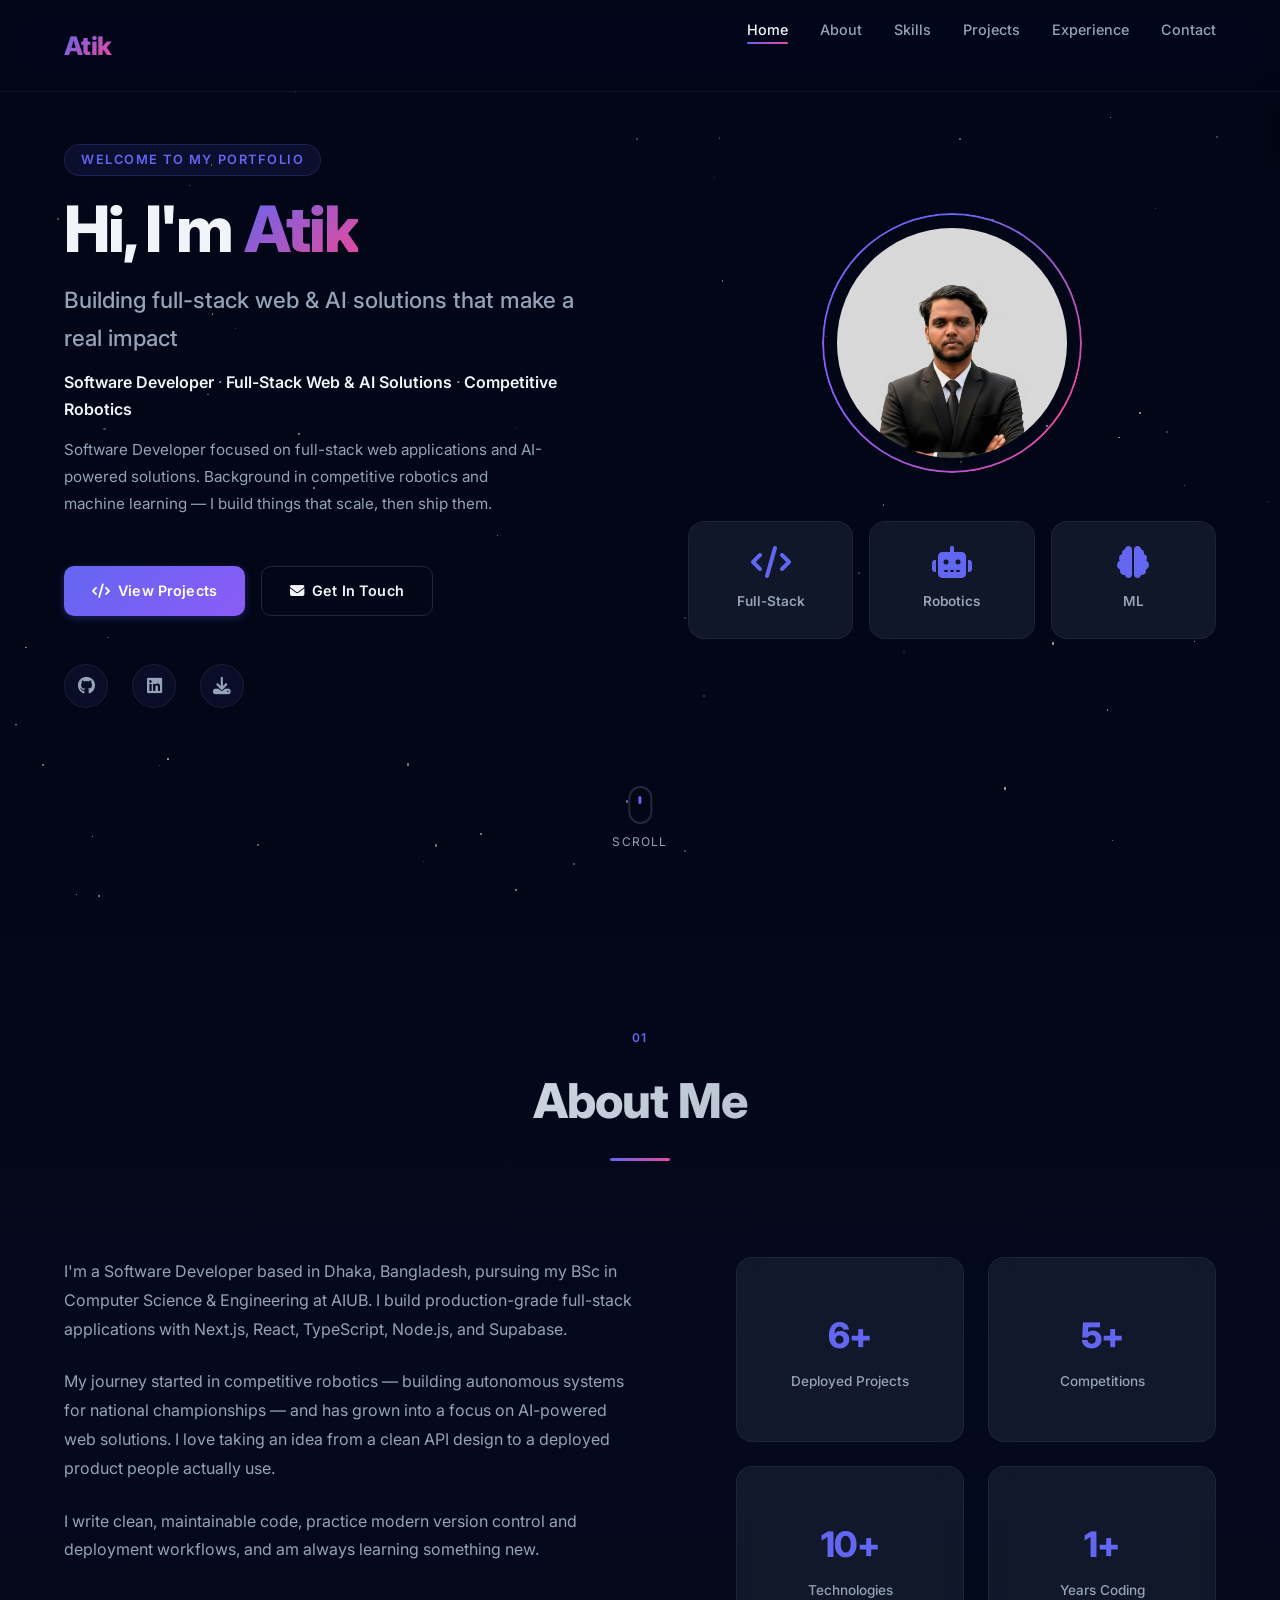
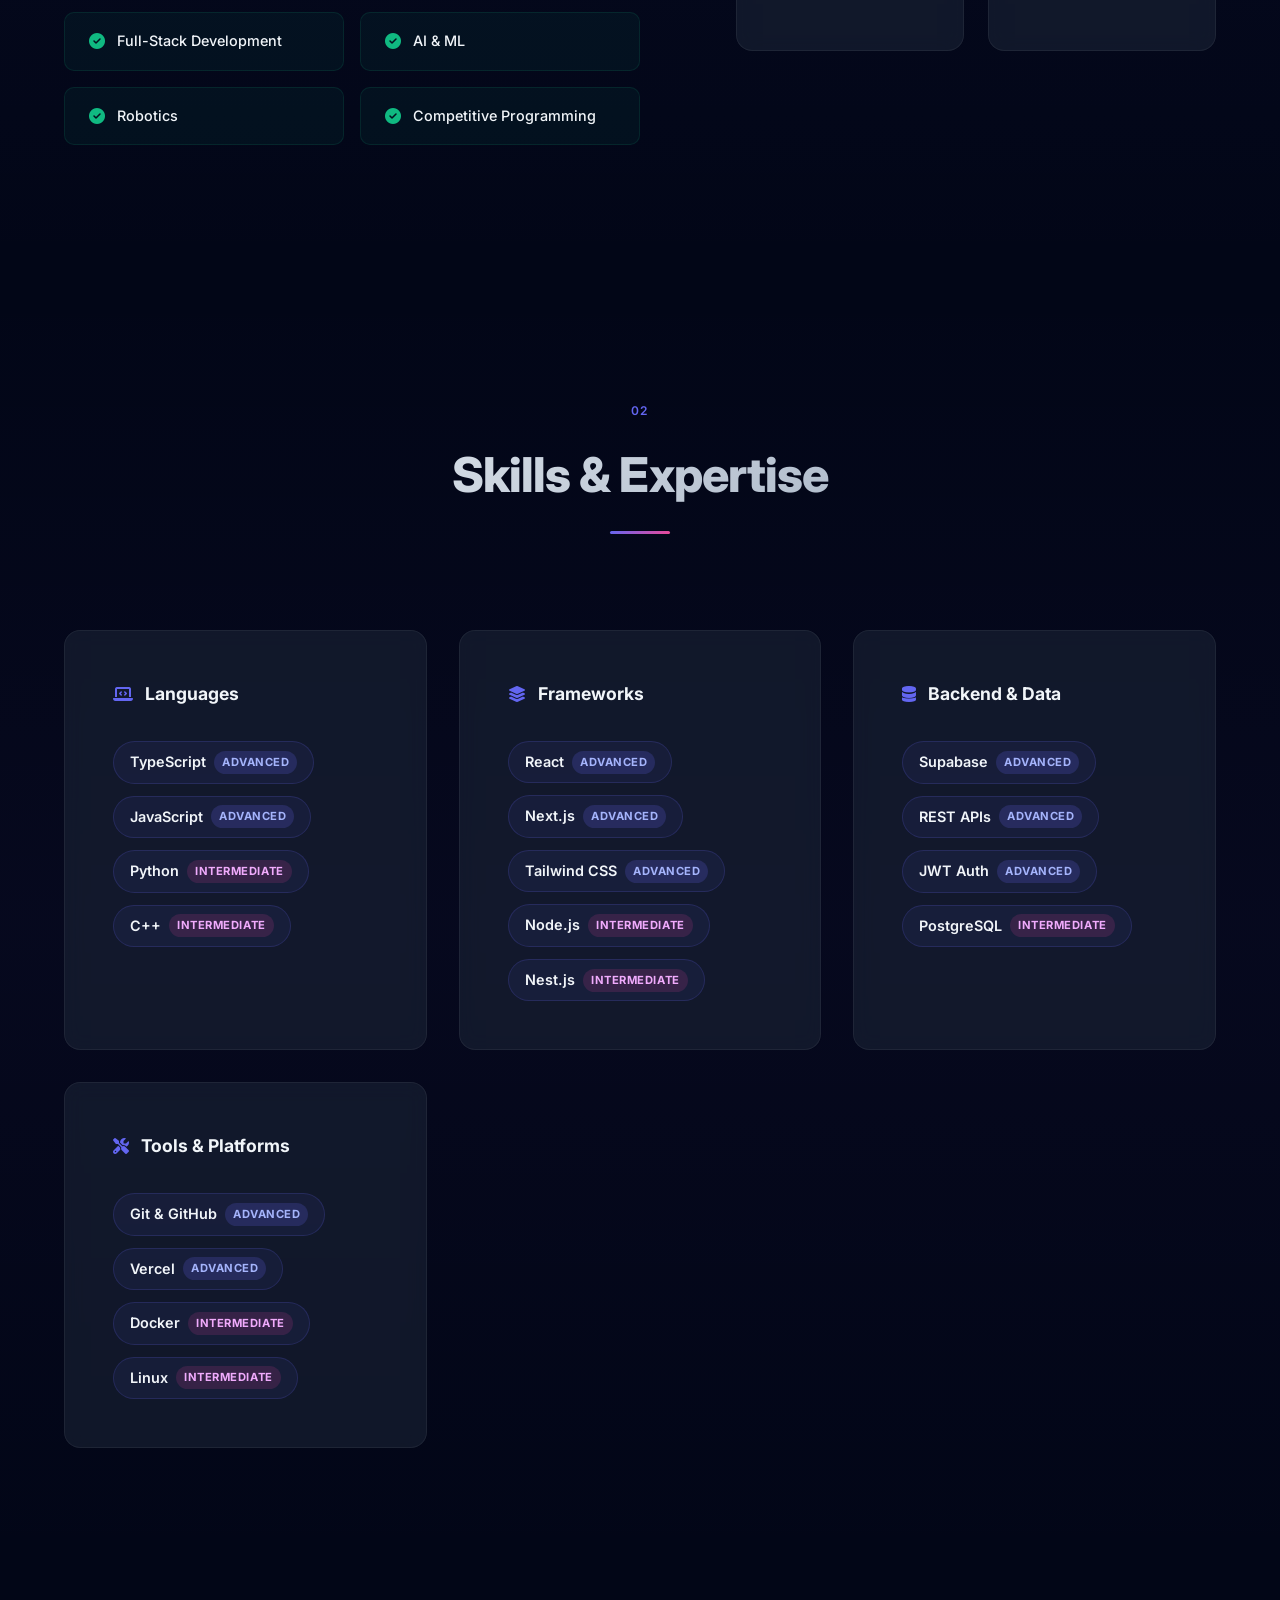
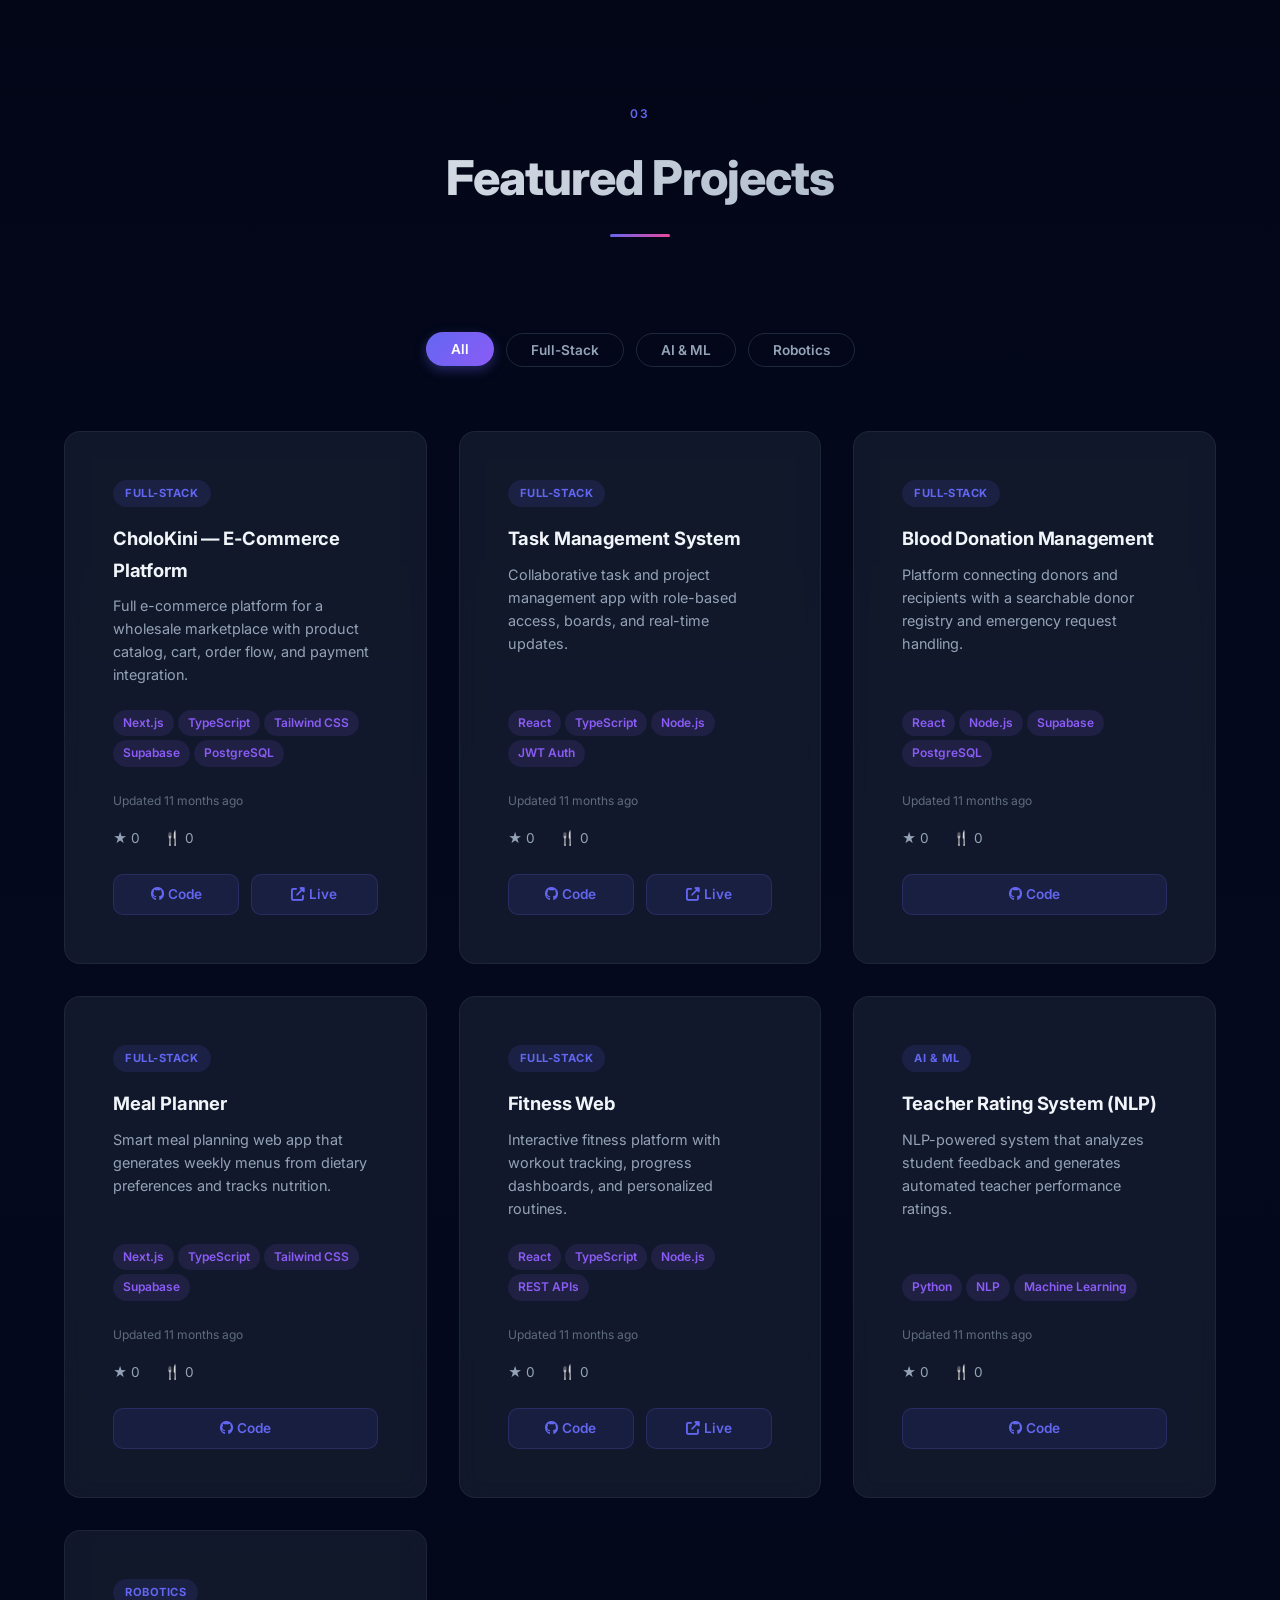
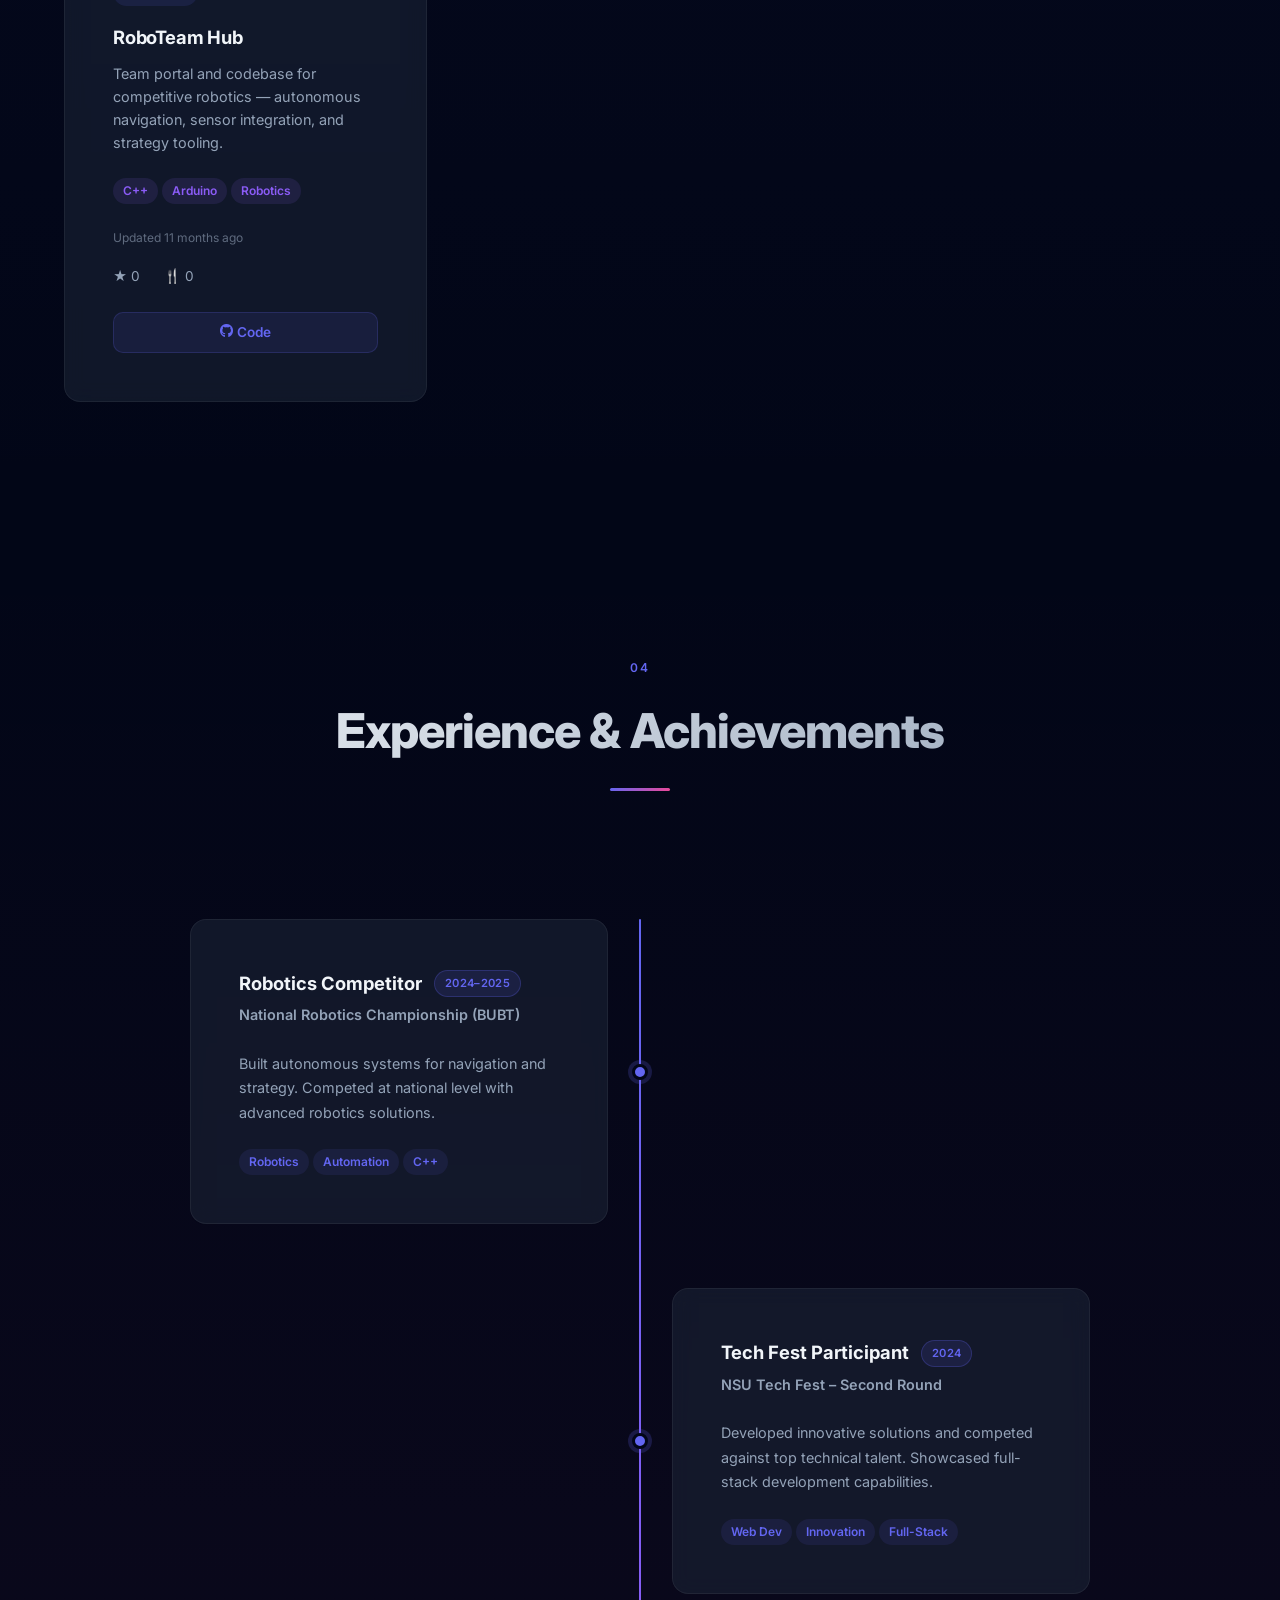
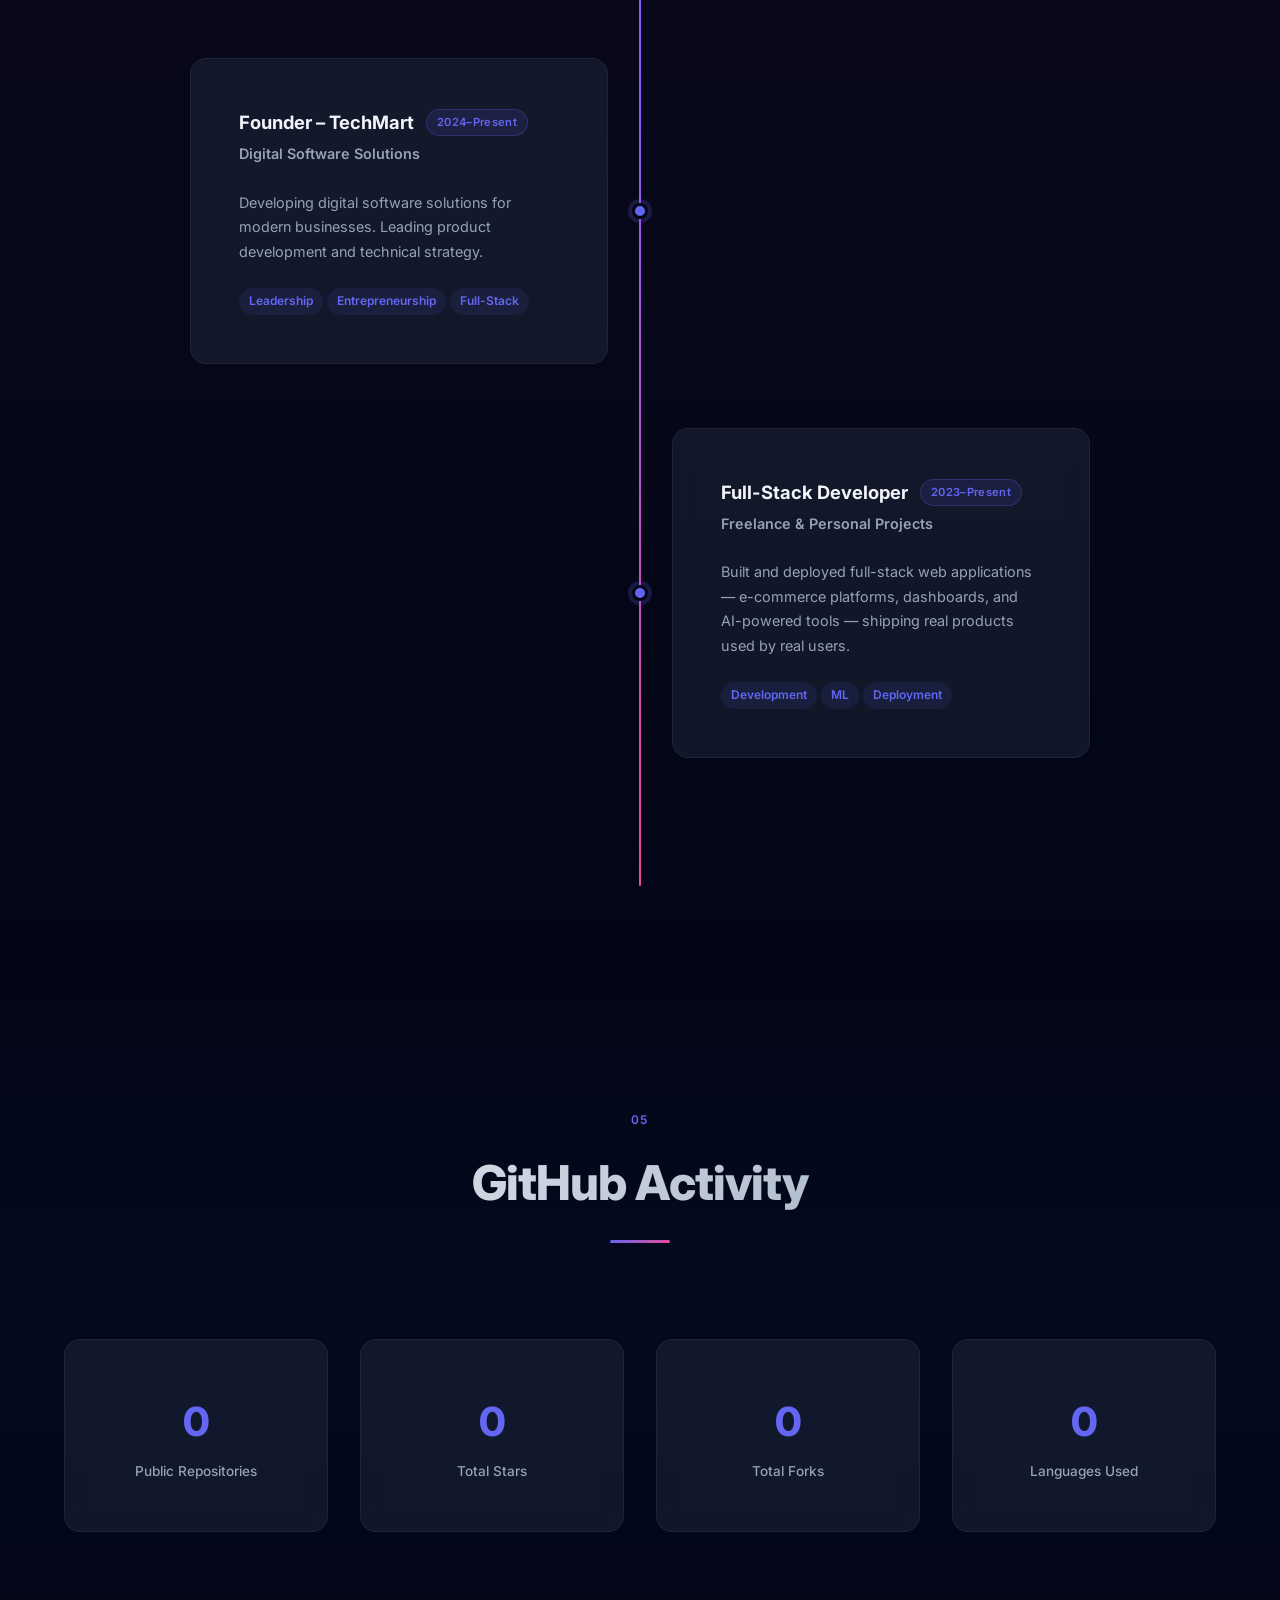
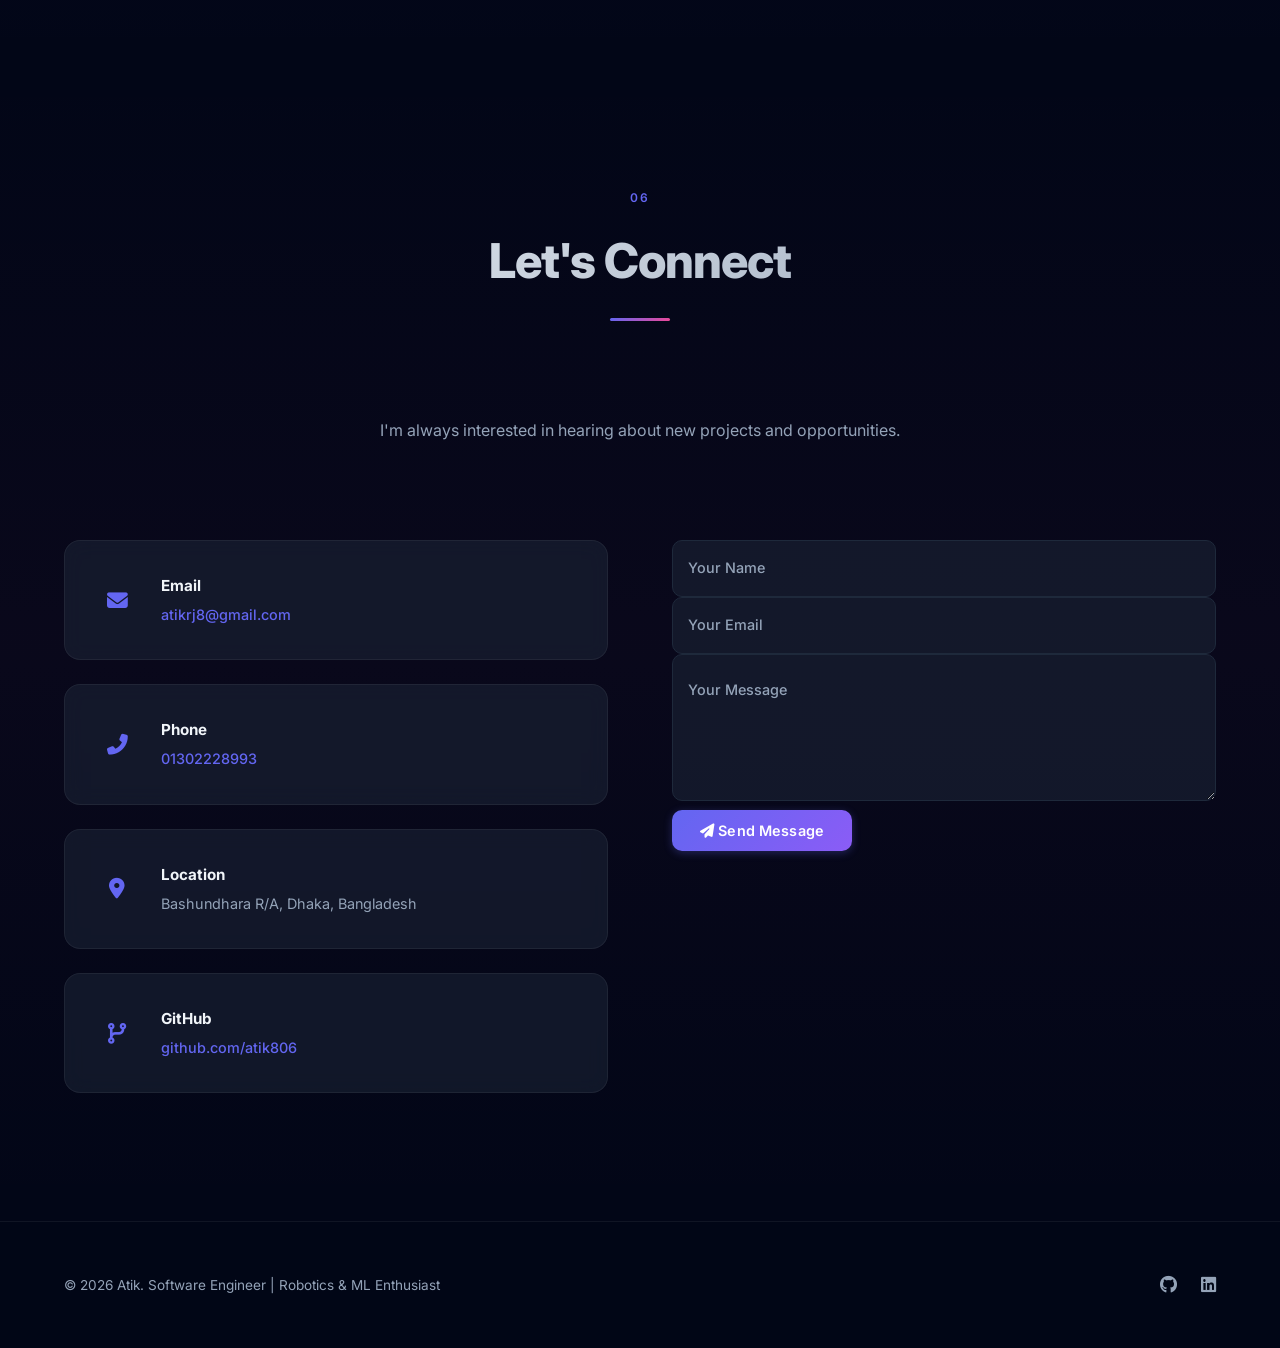
==== commit 44907b6a: "fix: restore index.html and fix critical broken links - Restore index.html from git HEAD (was missin" ====
--- a/index.html
+++ b/index.html
@@ -4,8 +4,58 @@
 <head>
     <meta charset="UTF-8">
     <meta name="viewport" content="width=device-width, initial-scale=1.0, viewport-fit=cover">
-    <title>Atik - Software Engineer | Robotics & ML Enthusiast</title>
-    <meta name="description" content="Portfolio of Atik - Software Engineer specializing in Robotics, Machine Learning, and Full-Stack Development.">
+    <title>Atik Shahriar &mdash; Software Developer | Full-Stack Web &amp; AI Solutions</title>
+    <meta name="description" content="Software Developer Atik Shahriar &mdash; building full-stack web applications and AI-powered solutions. BSc CSE at AIUB. Explore featured projects, skills, and experience.">
+    <meta name="author" content="Atik Shahriar">
+
+    <!-- Canonical & icons (UPDATE after deploying: replace placeholder domain below) -->
+    <!-- TODO: set these to your actual deployed URL -->
+    <link rel="canonical" href="https://atik-portfolio.vercel.app/">
+    <link rel="icon" type="image/svg+xml" href="favicon.svg">
+    <link rel="apple-touch-icon" href="Image/image.png">
+
+    <!-- Open Graph -->
+    <meta property="og:type" content="website">
+    <meta property="og:title" content="Atik Shahriar &mdash; Software Developer | Full-Stack Web &amp; AI Solutions">
+    <meta property="og:description" content="Software Developer building full-stack web applications and AI-powered solutions. BSc CSE at AIUB.">
+    <meta property="og:url" content="https://atik-portfolio.vercel.app/">
+    <meta property="og:image" content="https://atik-portfolio.vercel.app/Image/image.png">
+    <meta property="og:site_name" content="Atik Shahriar Portfolio">
+
+    <!-- Twitter Card -->
+    <meta name="twitter:card" content="summary_large_image">
+    <meta name="twitter:title" content="Atik Shahriar &mdash; Software Developer | Full-Stack Web &amp; AI Solutions">
+    <meta name="twitter:description" content="Software Developer building full-stack web applications and AI-powered solutions.">
+    <meta name="twitter:image" content="https://atik-portfolio.vercel.app/Image/image.png">
+
+    <!-- JSON-LD Person schema -->
+    <script type="application/ld+json">
+    {
+        "@context": "https://schema.org",
+        "@type": "Person",
+        "name": "Atik Shahriar",
+        "jobTitle": "Software Developer",
+        "url": "https://atik-portfolio.vercel.app/",
+        "image": "https://atik-portfolio.vercel.app/Image/image.png",
+        "email": "mailto:atikrj8@gmail.com",
+        "telephone": "+8801302228993",
+        "address": {
+            "@type": "PostalAddress",
+            "addressLocality": "Dhaka",
+            "addressCountry": "Bangladesh",
+            "streetAddress": "Bashundhara R/A"
+        },
+        "alumniOf": {
+            "@type": "CollegeOrUniversity",
+            "name": "American International University-Bangladesh (AIUB)"
+        },
+        "sameAs": [
+            "https://github.com/atik806",
+            "https://www.linkedin.com/in/atik-shahriar-257666191/"
+        ]
+    }
+    </script>
+
     <link rel="preconnect" href="https://fonts.googleapis.com">
     <link rel="preconnect" href="https://fonts.gstatic.com" crossorigin>
     <link href="https://fonts.googleapis.com/css2?family=Inter:wght@400;500;600;700;800&display=swap" rel="stylesheet">
@@ -47,13 +97,13 @@
                 <div class="hero-content">
                     <span class="hero-label">Welcome to my portfolio</span>
                     <h1 class="hero-title">Hi, I'm <span class="highlight">Atik</span></h1>
-                    <p class="hero-subtitle">I build intelligent systems using code and creativity</p>
+                    <p class="hero-subtitle">Building full-stack web &amp; AI solutions that make a real impact</p>
                     <p class="hero-description">
-                        <strong>Software Engineer</strong> &middot; <strong>Robotics & ML Enthusiast</strong> &middot; <strong>Full-Stack Developer</strong>
+                        <strong>Software Developer</strong> &middot; <strong>Full-Stack Web &amp; AI Solutions</strong> &middot; <strong>Competitive Robotics</strong>
                     </p>
                     <p class="hero-bio">
-                        Software Engineer focused on automation & ML. Passionate about robotics, scalable web systems, and
-                        competitive programming.
+                        Software Developer focused on full-stack web applications and AI-powered solutions.
+                        Background in competitive robotics and machine learning — I build things that scale, then ship them.
                     </p>
                     <div class="hero-buttons">
                         <a href="#projects" class="btn btn-primary">
@@ -67,10 +117,10 @@
                         <a href="https://github.com/atik806" target="_blank" rel="noopener noreferrer" class="social-link" aria-label="GitHub Profile">
                             <i class="fab fa-github"></i>
                         </a>
-                        <a href="https://linkedin.com/in/atik806" target="_blank" rel="noopener noreferrer" class="social-link" aria-label="LinkedIn Profile">
+                        <a href="https://www.linkedin.com/in/atik-shahriar-257666191/" target="_blank" rel="noopener noreferrer" class="social-link" aria-label="LinkedIn Profile">
                             <i class="fab fa-linkedin"></i>
                         </a>
-                        <a href="CV/MD Atik Shahriar.docx" class="social-link" title="Download CV" download aria-label="Download CV">
+                        <a href="CV/Atik_Shahriar_CV.docx" class="social-link" title="Download CV" download aria-label="Download CV">
                             <i class="fas fa-download"></i>
                         </a>
                     </div>
@@ -122,43 +172,42 @@
                 <div class="about-content">
                     <div class="about-text">
                         <p>
-                            I specialize in building intelligent and scalable systems. My journey started with a passion for
-                            robotics and has evolved into a comprehensive skill set spanning full-stack development, machine
-                            learning, and automation.
+                            I'm a Software Developer based in Dhaka, Bangladesh, pursuing my BSc in Computer Science &amp;
+                            Engineering at AIUB. I build production-grade full-stack applications with Next.js, React,
+                            TypeScript, Node.js, and Supabase.
                         </p>
                         <p>
-                            My experience ranges from competitive robotics competitions to machine learning applications and
-                            enterprise-level web development. I'm driven by the challenge of solving complex problems and
-                            creating systems that make a real impact.
+                            My journey started in competitive robotics — building autonomous systems for national
+                            championships — and has grown into a focus on AI-powered web solutions. I love taking an idea
+                            from a clean API design to a deployed product people actually use.
                         </p>
                         <p>
-                            I'm proficient in Linux environments (Kali, Ubuntu), version control, and modern development
-                            practices. I believe in writing clean, maintainable code and continuously learning new
-                            technologies.
+                            I write clean, maintainable code, practice modern version control and deployment workflows, and
+                            am always learning something new.
                         </p>
                         <div class="about-highlights">
                             <div class="highlight-item">
                                 <i class="fas fa-check-circle"></i>
-                                <span>Competitive Robotics</span>
+                                <span>Full-Stack Development</span>
                             </div>
                             <div class="highlight-item">
                                 <i class="fas fa-check-circle"></i>
-                                <span>Full-Stack Developer</span>
+                                <span>AI &amp; ML</span>
                             </div>
                             <div class="highlight-item">
                                 <i class="fas fa-check-circle"></i>
-                                <span>Machine Learning</span>
+                                <span>Robotics</span>
                             </div>
                             <div class="highlight-item">
                                 <i class="fas fa-check-circle"></i>
-                                <span>Linux & Automation</span>
+                                <span>Competitive Programming</span>
                             </div>
                         </div>
                     </div>
                     <div class="about-stats">
                         <div class="stat-card">
-                            <h3>50+</h3>
-                            <p>Projects Completed</p>
+                            <h3>6+</h3>
+                            <p>Deployed Projects</p>
                         </div>
                         <div class="stat-card">
                             <h3>5+</h3>
@@ -169,8 +218,8 @@
                             <p>Technologies</p>
                         </div>
                         <div class="stat-card">
-                            <h3>100%</h3>
-                            <p>Dedication</p>
+                            <h3>1+</h3>
+                            <p>Years Coding</p>
                         </div>
                     </div>
                 </div>
@@ -186,175 +235,48 @@
                     <div class="section-divider"></div>
                 </div>
                 <div class="skills-grid">
-                    <!-- Programming -->
+                    <!-- Languages -->
                     <div class="skill-category">
-                        <h3><i class="fas fa-laptop-code"></i> Programming</h3>
-                        <div class="skill-items">
-                            <div class="skill-item">
-                                <div class="skill-label">
-                                    <span>Python</span>
-                                    <span class="skill-percent">95%</span>
-                                </div>
-                                <div class="skill-bar">
-                                    <div class="skill-progress" style="width: 95%"></div>
-                                </div>
-                            </div>
-                            <div class="skill-item">
-                                <div class="skill-label">
-                                    <span>JavaScript</span>
-                                    <span class="skill-percent">90%</span>
-                                </div>
-                                <div class="skill-bar">
-                                    <div class="skill-progress" style="width: 90%"></div>
-                                </div>
-                            </div>
-                            <div class="skill-item">
-                                <div class="skill-label">
-                                    <span>C#</span>
-                                    <span class="skill-percent">85%</span>
-                                </div>
-                                <div class="skill-bar">
-                                    <div class="skill-progress" style="width: 85%"></div>
-                                </div>
-                            </div>
-                            <div class="skill-item">
-                                <div class="skill-label">
-                                    <span>TypeScript</span>
-                                    <span class="skill-percent">80%</span>
-                                </div>
-                                <div class="skill-bar">
-                                    <div class="skill-progress" style="width: 80%"></div>
-                                </div>
-                            </div>
-                        </div>
-                    </div>
-
-                    <!-- Web Development -->
+                        <h3><i class="fas fa-laptop-code"></i> Languages</h3>
+                        <div class="skill-tags">
+                            <span class="skill-tag"><span class="skill-name">TypeScript</span><span class="skill-tier tier-advanced">Advanced</span></span>
+                            <span class="skill-tag"><span class="skill-name">JavaScript</span><span class="skill-tier tier-advanced">Advanced</span></span>
+                            <span class="skill-tag"><span class="skill-name">Python</span><span class="skill-tier tier-intermediate">Intermediate</span></span>
+                            <span class="skill-tag"><span class="skill-name">C++</span><span class="skill-tier tier-intermediate">Intermediate</span></span>
+                        </div>
+                    </div>
+
+                    <!-- Frameworks -->
                     <div class="skill-category">
-                        <h3><i class="fas fa-globe"></i> Web Development</h3>
-                        <div class="skill-items">
-                            <div class="skill-item">
-                                <div class="skill-label">
-                                    <span>HTML & CSS</span>
-                                    <span class="skill-percent">95%</span>
-                                </div>
-                                <div class="skill-bar">
-                                    <div class="skill-progress" style="width: 95%"></div>
-                                </div>
-                            </div>
-                            <div class="skill-item">
-                                <div class="skill-label">
-                                    <span>React</span>
-                                    <span class="skill-percent">88%</span>
-                                </div>
-                                <div class="skill-bar">
-                                    <div class="skill-progress" style="width: 88%"></div>
-                                </div>
-                            </div>
-                            <div class="skill-item">
-                                <div class="skill-label">
-                                    <span>Node.js</span>
-                                    <span class="skill-percent">85%</span>
-                                </div>
-                                <div class="skill-bar">
-                                    <div class="skill-progress" style="width: 85%"></div>
-                                </div>
-                            </div>
-                            <div class="skill-item">
-                                <div class="skill-label">
-                                    <span>Flask & Django</span>
-                                    <span class="skill-percent">90%</span>
-                                </div>
-                                <div class="skill-bar">
-                                    <div class="skill-progress" style="width: 90%"></div>
-                                </div>
-                            </div>
-                        </div>
-                    </div>
-
-                    <!-- Machine Learning -->
+                        <h3><i class="fas fa-layer-group"></i> Frameworks</h3>
+                        <div class="skill-tags">
+                            <span class="skill-tag"><span class="skill-name">React</span><span class="skill-tier tier-advanced">Advanced</span></span>
+                            <span class="skill-tag"><span class="skill-name">Next.js</span><span class="skill-tier tier-advanced">Advanced</span></span>
+                            <span class="skill-tag"><span class="skill-name">Tailwind CSS</span><span class="skill-tier tier-advanced">Advanced</span></span>
+                            <span class="skill-tag"><span class="skill-name">Node.js</span><span class="skill-tier tier-intermediate">Intermediate</span></span>
+                            <span class="skill-tag"><span class="skill-name">Nest.js</span><span class="skill-tier tier-intermediate">Intermediate</span></span>
+                        </div>
+                    </div>
+
+                    <!-- Backend & Data -->
                     <div class="skill-category">
-                        <h3><i class="fas fa-brain"></i> Machine Learning</h3>
-                        <div class="skill-items">
-                            <div class="skill-item">
-                                <div class="skill-label">
-                                    <span>NumPy & Pandas</span>
-                                    <span class="skill-percent">88%</span>
-                                </div>
-                                <div class="skill-bar">
-                                    <div class="skill-progress" style="width: 88%"></div>
-                                </div>
-                            </div>
-                            <div class="skill-item">
-                                <div class="skill-label">
-                                    <span>Scikit-learn</span>
-                                    <span class="skill-percent">85%</span>
-                                </div>
-                                <div class="skill-bar">
-                                    <div class="skill-progress" style="width: 85%"></div>
-                                </div>
-                            </div>
-                            <div class="skill-item">
-                                <div class="skill-label">
-                                    <span>TensorFlow</span>
-                                    <span class="skill-percent">80%</span>
-                                </div>
-                                <div class="skill-bar">
-                                    <div class="skill-progress" style="width: 80%"></div>
-                                </div>
-                            </div>
-                            <div class="skill-item">
-                                <div class="skill-label">
-                                    <span>Data Analysis</span>
-                                    <span class="skill-percent">85%</span>
-                                </div>
-                                <div class="skill-bar">
-                                    <div class="skill-progress" style="width: 85%"></div>
-                                </div>
-                            </div>
+                        <h3><i class="fas fa-database"></i> Backend &amp; Data</h3>
+                        <div class="skill-tags">
+                            <span class="skill-tag"><span class="skill-name">Supabase</span><span class="skill-tier tier-advanced">Advanced</span></span>
+                            <span class="skill-tag"><span class="skill-name">REST APIs</span><span class="skill-tier tier-advanced">Advanced</span></span>
+                            <span class="skill-tag"><span class="skill-name">JWT Auth</span><span class="skill-tier tier-advanced">Advanced</span></span>
+                            <span class="skill-tag"><span class="skill-name">PostgreSQL</span><span class="skill-tier tier-intermediate">Intermediate</span></span>
                         </div>
                     </div>
 
                     <!-- Tools & Platforms -->
                     <div class="skill-category">
-                        <h3><i class="fas fa-tools"></i> Tools & Platforms</h3>
-                        <div class="skill-items">
-                            <div class="skill-item">
-                                <div class="skill-label">
-                                    <span>Git & GitHub</span>
-                                    <span class="skill-percent">95%</span>
-                                </div>
-                                <div class="skill-bar">
-                                    <div class="skill-progress" style="width: 95%"></div>
-                                </div>
-                            </div>
-                            <div class="skill-item">
-                                <div class="skill-label">
-                                    <span>Linux (Kali, Ubuntu)</span>
-                                    <span class="skill-percent">90%</span>
-                                </div>
-                                <div class="skill-bar">
-                                    <div class="skill-progress" style="width: 90%"></div>
-                                </div>
-                            </div>
-                            <div class="skill-item">
-                                <div class="skill-label">
-                                    <span>Docker & Deployment</span>
-                                    <span class="skill-percent">80%</span>
-                                </div>
-                                <div class="skill-bar">
-                                    <div class="skill-progress" style="width: 80%"></div>
-                                </div>
-                            </div>
-                            <div class="skill-item">
-                                <div class="skill-label">
-                                    <span>VS Code & IDEs</span>
-                                    <span class="skill-percent">95%</span>
-                                </div>
-                                <div class="skill-bar">
-                                    <div class="skill-progress" style="width: 95%"></div>
-                                </div>
-                            </div>
+                        <h3><i class="fas fa-tools"></i> Tools &amp; Platforms</h3>
+                        <div class="skill-tags">
+                            <span class="skill-tag"><span class="skill-name">Git &amp; GitHub</span><span class="skill-tier tier-advanced">Advanced</span></span>
+                            <span class="skill-tag"><span class="skill-name">Vercel</span><span class="skill-tier tier-advanced">Advanced</span></span>
+                            <span class="skill-tag"><span class="skill-name">Docker</span><span class="skill-tier tier-intermediate">Intermediate</span></span>
+                            <span class="skill-tag"><span class="skill-name">Linux</span><span class="skill-tier tier-intermediate">Intermediate</span></span>
                         </div>
                     </div>
                 </div>
@@ -372,9 +294,9 @@
 
                 <div class="project-filters" role="group" aria-label="Project filters">
                     <button class="filter-btn active" data-filter="all">All</button>
+                    <button class="filter-btn" data-filter="fullstack">Full-Stack</button>
+                    <button class="filter-btn" data-filter="ai">AI & ML</button>
                     <button class="filter-btn" data-filter="robotics">Robotics</button>
-                    <button class="filter-btn" data-filter="ml">ML</button>
-                    <button class="filter-btn" data-filter="web">Web</button>
                 </div>
 
                 <div class="projects-grid" id="projectsGrid">
@@ -395,7 +317,7 @@
                     <div class="timeline-item">
                         <div class="timeline-marker"></div>
                         <div class="timeline-content">
-                            <h3>Robotics Competitor</h3>
+                            <h3>Robotics Competitor <span class="timeline-date">2024&ndash;2025</span></h3>
                             <p class="timeline-subtitle">National Robotics Championship (BUBT)</p>
                             <p>Built autonomous systems for navigation and strategy. Competed at national level with
                                 advanced robotics solutions.</p>
@@ -410,8 +332,8 @@
                     <div class="timeline-item">
                         <div class="timeline-marker"></div>
                         <div class="timeline-content">
-                            <h3>Tech Fest Participant</h3>
-                            <p class="timeline-subtitle">NSU Tech Fest - Second Round</p>
+                            <h3>Tech Fest Participant <span class="timeline-date">2024</span></h3>
+                            <p class="timeline-subtitle">NSU Tech Fest &ndash; Second Round</p>
                             <p>Developed innovative solutions and competed against top technical talent. Showcased
                                 full-stack development capabilities.</p>
                             <div class="timeline-tags">
@@ -425,7 +347,7 @@
                     <div class="timeline-item">
                         <div class="timeline-marker"></div>
                         <div class="timeline-content">
-                            <h3>Founder - TechMart</h3>
+                            <h3>Founder &ndash; TechMart <span class="timeline-date">2024&ndash;Present</span></h3>
                             <p class="timeline-subtitle">Digital Software Solutions</p>
                             <p>Developing digital software solutions for modern businesses. Leading product development and
                                 technical strategy.</p>
@@ -440,10 +362,10 @@
                     <div class="timeline-item">
                         <div class="timeline-marker"></div>
                         <div class="timeline-content">
-                            <h3>Full-Stack Developer</h3>
-                            <p class="timeline-subtitle">Multiple Projects & Startups</p>
-                            <p>Developed 50+ projects ranging from web applications to ML models. Specialized in scalable
-                                and intelligent systems.</p>
+                            <h3>Full-Stack Developer <span class="timeline-date">2023&ndash;Present</span></h3>
+                            <p class="timeline-subtitle">Freelance &amp; Personal Projects</p>
+                            <p>Built and deployed full-stack web applications &mdash; e-commerce platforms, dashboards, and
+                                AI-powered tools &mdash; shipping real products used by real users.</p>
                             <div class="timeline-tags">
                                 <span>Development</span>
                                 <span>ML</span>
@@ -504,10 +426,17 @@
                             </div>
                         </div>
                         <div class="contact-item">
+                            <i class="fas fa-phone-alt"></i>
+                            <div>
+                                <h4>Phone</h4>
+                                <p><a href="tel:+8801302228993">01302228993</a></p>
+                            </div>
+                        </div>
+                        <div class="contact-item">
                             <i class="fas fa-map-marker-alt"></i>
                             <div>
                                 <h4>Location</h4>
-                                <p>Basundhora R/A, Dhaka, Bangladesh</p>
+                                <p>Bashundhara R/A, Dhaka, Bangladesh</p>
                             </div>
                         </div>
                         <div class="contact-item">
--- a/styles.css
+++ b/styles.css
@@ -762,65 +762,52 @@
     font-size: 1rem;
 }
 
-.skill-item {
-    margin-bottom: var(--space-lg);
-}
-
-.skill-item:last-child {
-    margin-bottom: 0;
-}
-
-.skill-label {
-    display: flex;
-    justify-content: space-between;
-    margin-bottom: var(--space-xs);
-}
-
-.skill-label span {
+.skill-tags {
+    display: flex;
+    flex-wrap: wrap;
+    gap: var(--space-sm);
+}
+
+.skill-tag {
+    display: inline-flex;
+    align-items: center;
+    gap: var(--space-xs);
+    background: rgba(var(--primary-rgb), 0.08);
+    border: 1px solid rgba(var(--primary-rgb), 0.18);
+    border-radius: var(--radius-full);
+    padding: var(--space-xs) var(--space-md);
+    transition: all var(--transition-base);
+}
+
+.skill-tag:hover {
+    background: rgba(var(--primary-rgb), 0.14);
+    border-color: rgba(var(--primary-rgb), 0.35);
+    transform: translateY(-2px);
+}
+
+.skill-tag .skill-name {
+    font-size: 0.9rem;
     font-weight: 600;
     color: var(--light);
-    font-size: 0.9rem;
-}
-
-.skill-label .skill-percent {
-    font-size: 0.8rem;
-    color: var(--primary);
-    font-weight: 600;
-}
-
-.skill-bar {
-    height: 8px;
-    background: rgba(var(--primary-rgb), 0.1);
+}
+
+.skill-tag .skill-tier {
+    font-size: 0.7rem;
+    font-weight: 700;
+    text-transform: uppercase;
+    letter-spacing: 0.05em;
+    padding: 2px 8px;
     border-radius: var(--radius-full);
-    overflow: hidden;
-}
-
-.skill-progress {
-    height: 100%;
-    background: linear-gradient(90deg, var(--primary), var(--secondary));
-    border-radius: var(--radius-full);
-    animation: fillBar 1.2s ease-out forwards;
-    position: relative;
-}
-
-.skill-progress::after {
-    content: '';
-    position: absolute;
-    top: 0;
-    left: 0;
-    right: 0;
-    bottom: 0;
-    background: linear-gradient(90deg, transparent, rgba(255,255,255,0.2), transparent);
-    animation: shimmer 2s ease-in-out infinite;
-}
-
-@keyframes fillBar {
-    from { width: 0; }
-}
-
-@keyframes shimmer {
-    0% { transform: translateX(-100%); }
-    100% { transform: translateX(100%); }
+}
+
+.skill-tag .tier-advanced {
+    color: #a5b4fc;
+    background: rgba(var(--primary-rgb), 0.2);
+}
+
+.skill-tag .tier-intermediate {
+    color: #f0abfc;
+    background: rgba(var(--accent-rgb), 0.15);
 }
 
 /* ===================== PROJECTS ===================== */
@@ -1089,6 +1076,22 @@
     margin-bottom: var(--space-2xs);
     color: var(--light);
     font-weight: 700;
+    display: flex;
+    align-items: center;
+    flex-wrap: wrap;
+    gap: var(--space-sm);
+}
+
+.timeline-date {
+    font-size: 0.7rem;
+    font-weight: 600;
+    color: var(--primary);
+    background: rgba(var(--primary-rgb), 0.12);
+    border: 1px solid rgba(var(--primary-rgb), 0.25);
+    padding: 3px 10px;
+    border-radius: var(--radius-full);
+    white-space: nowrap;
+    letter-spacing: 0.03em;
 }
 
 .timeline-subtitle {
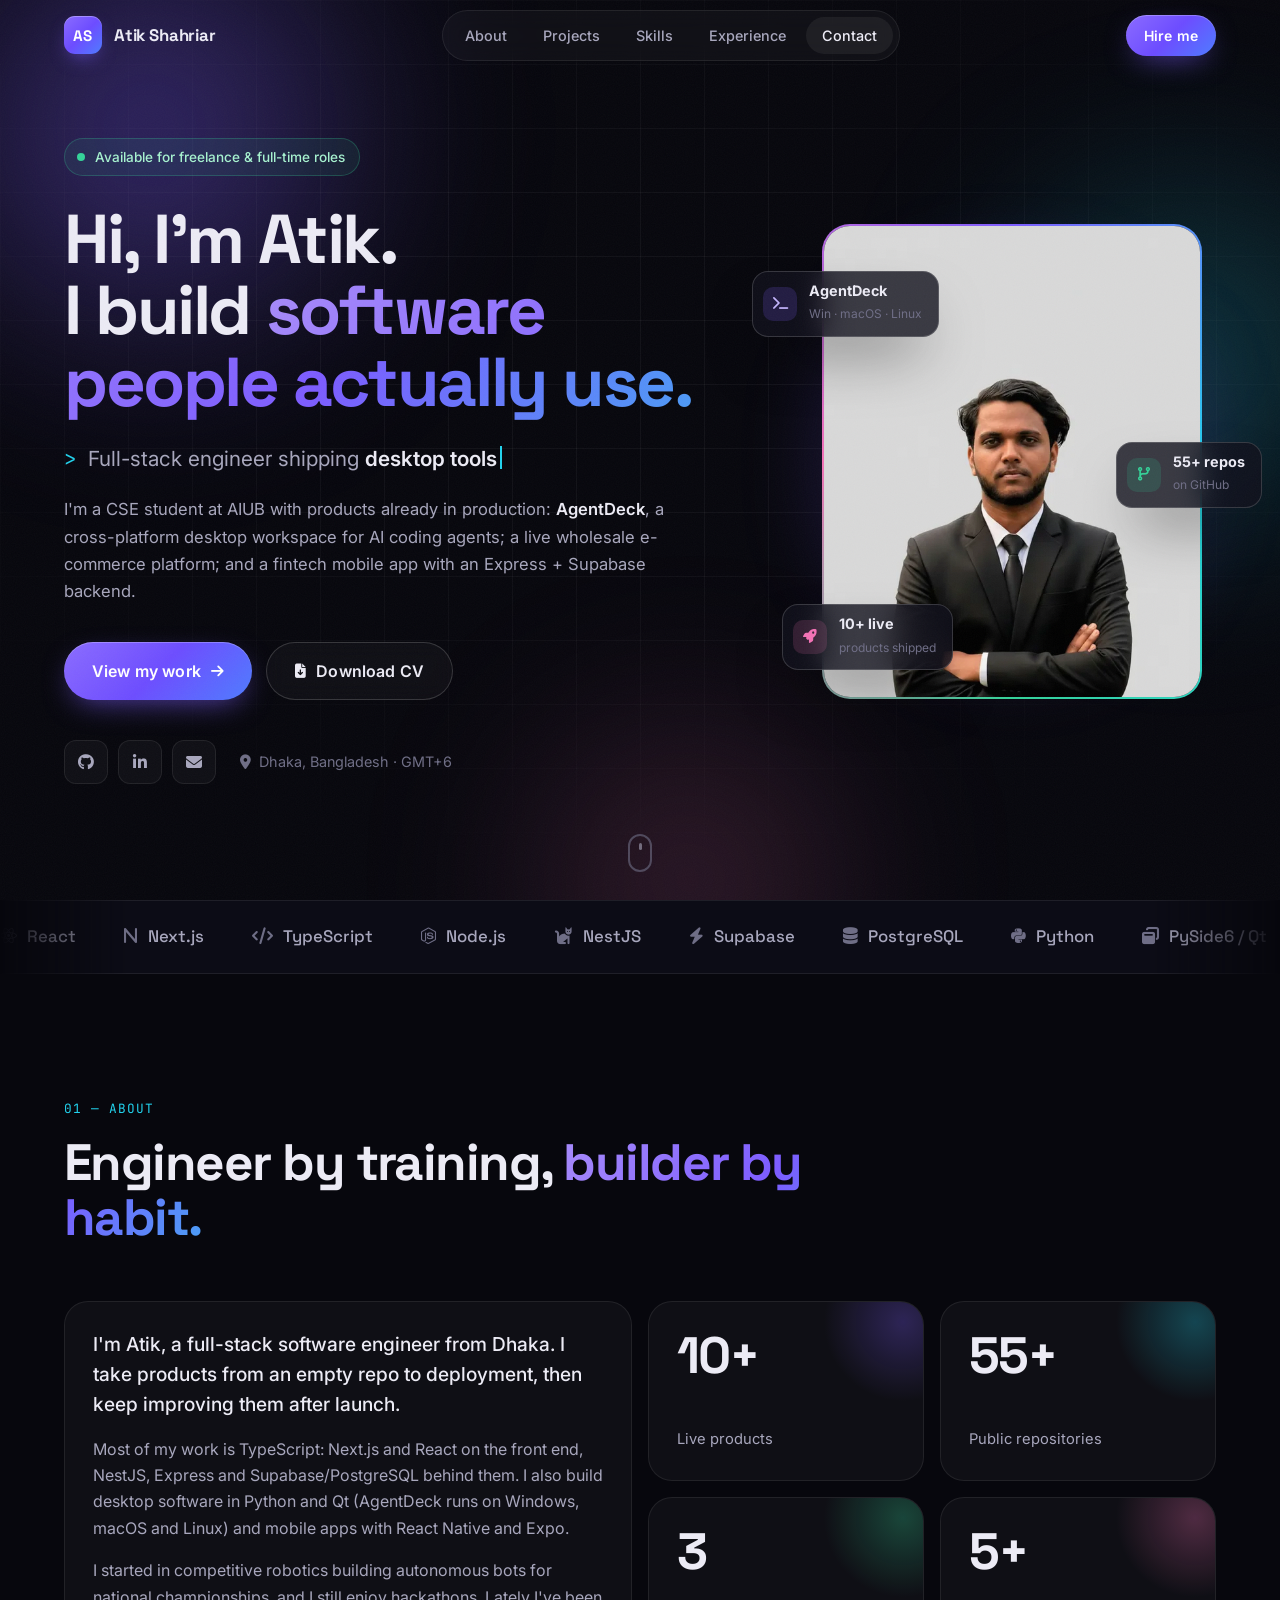
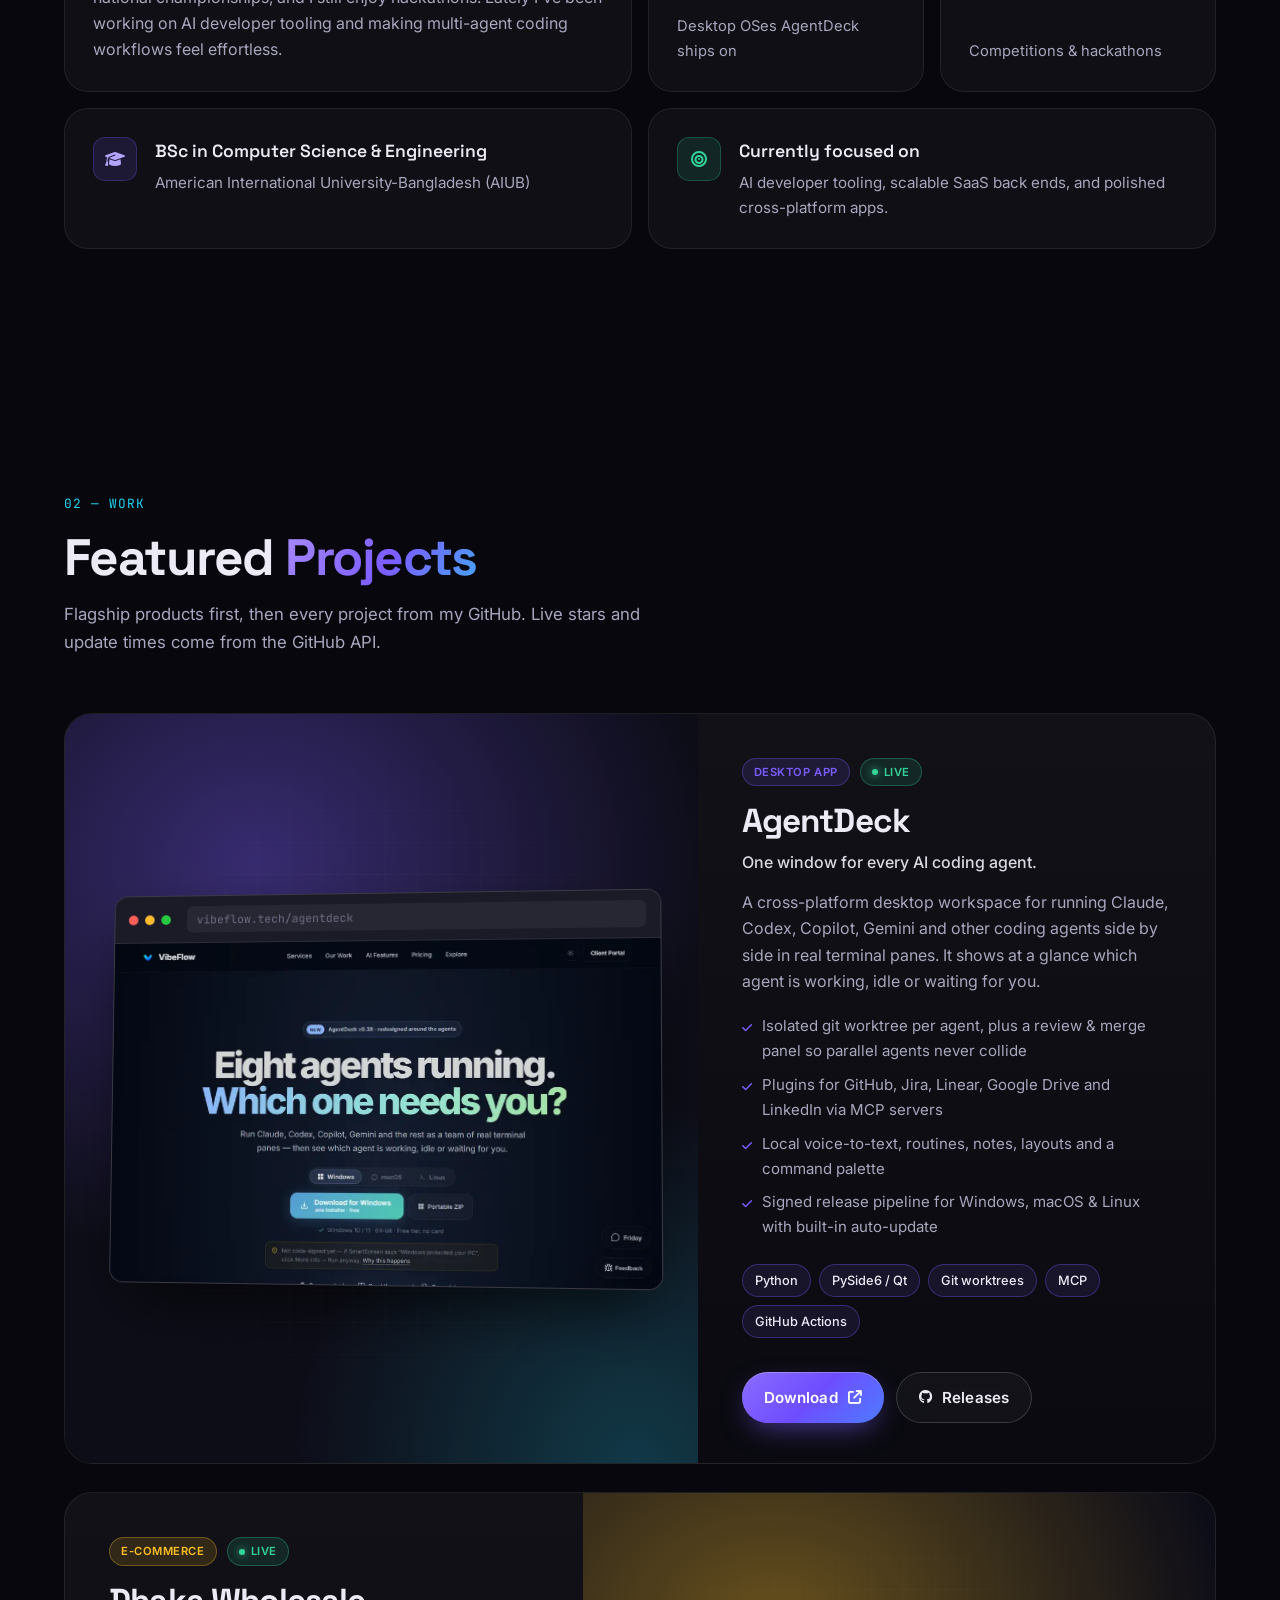
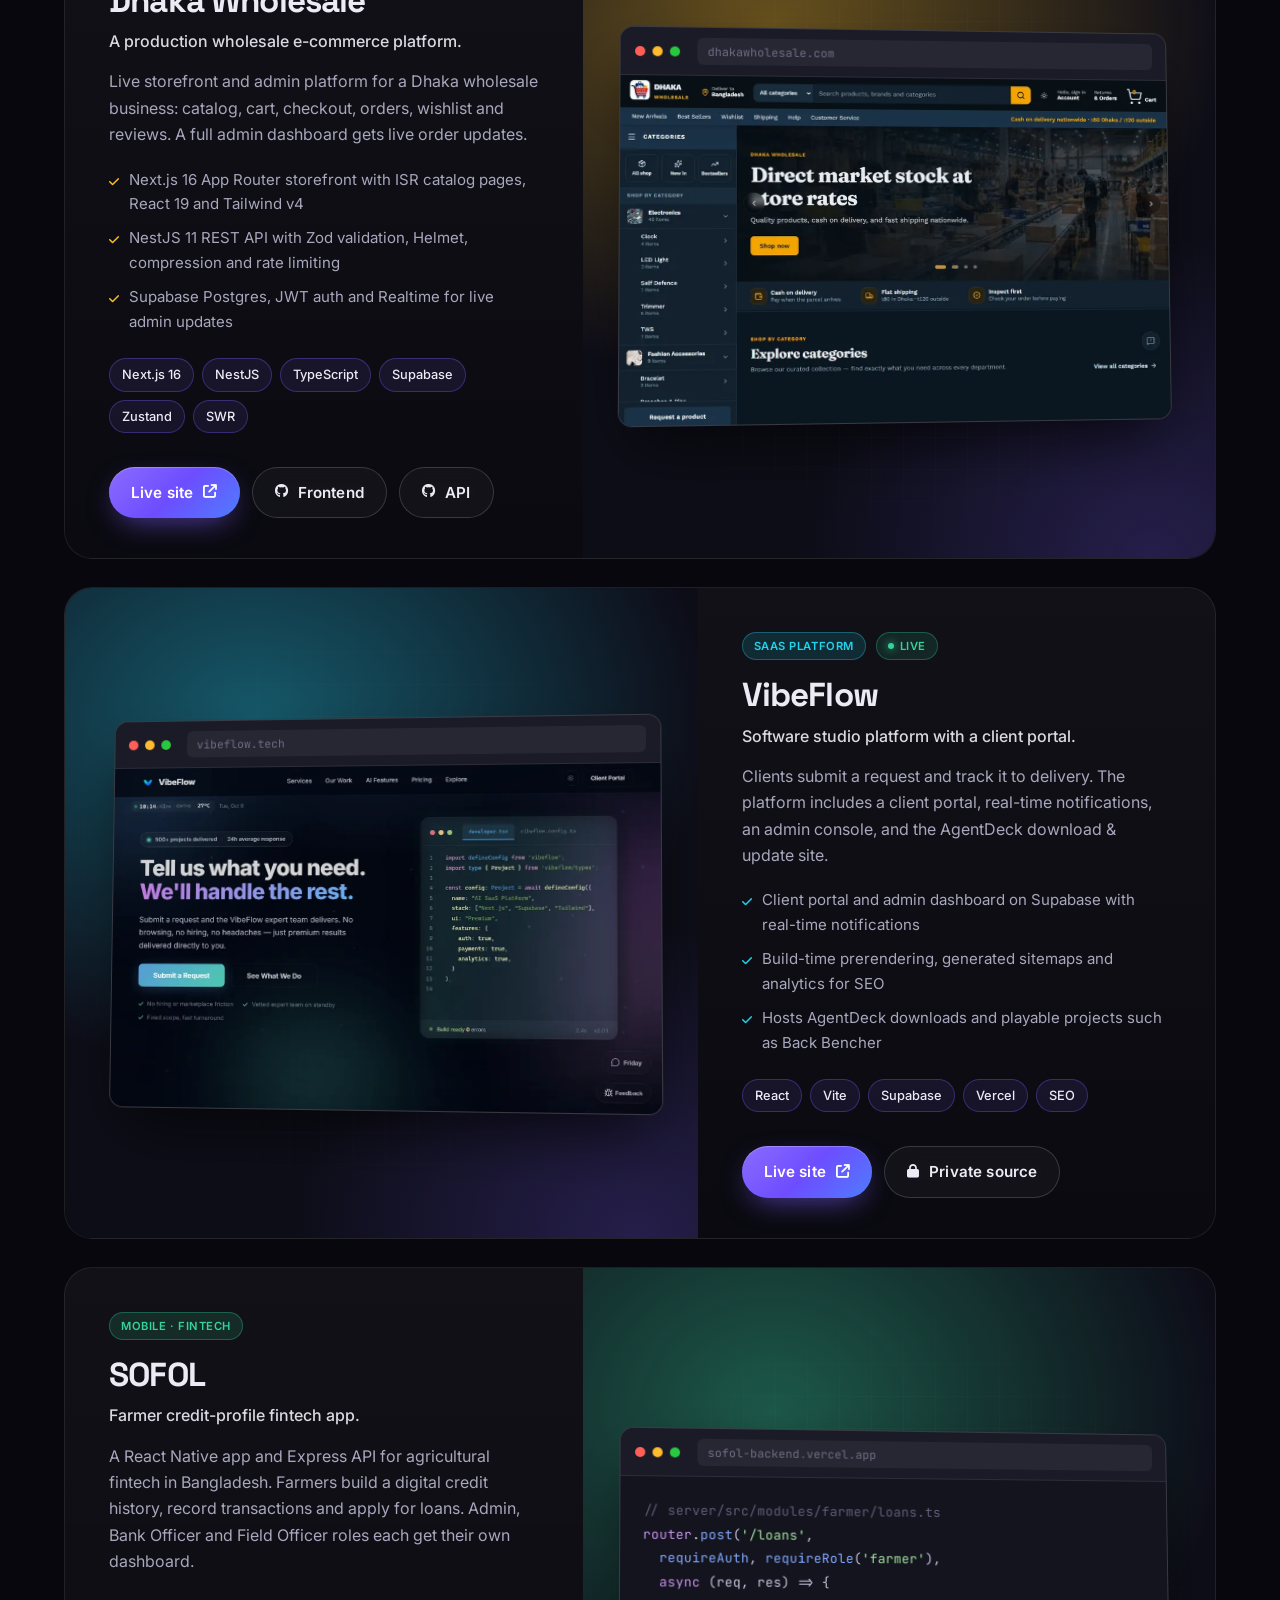
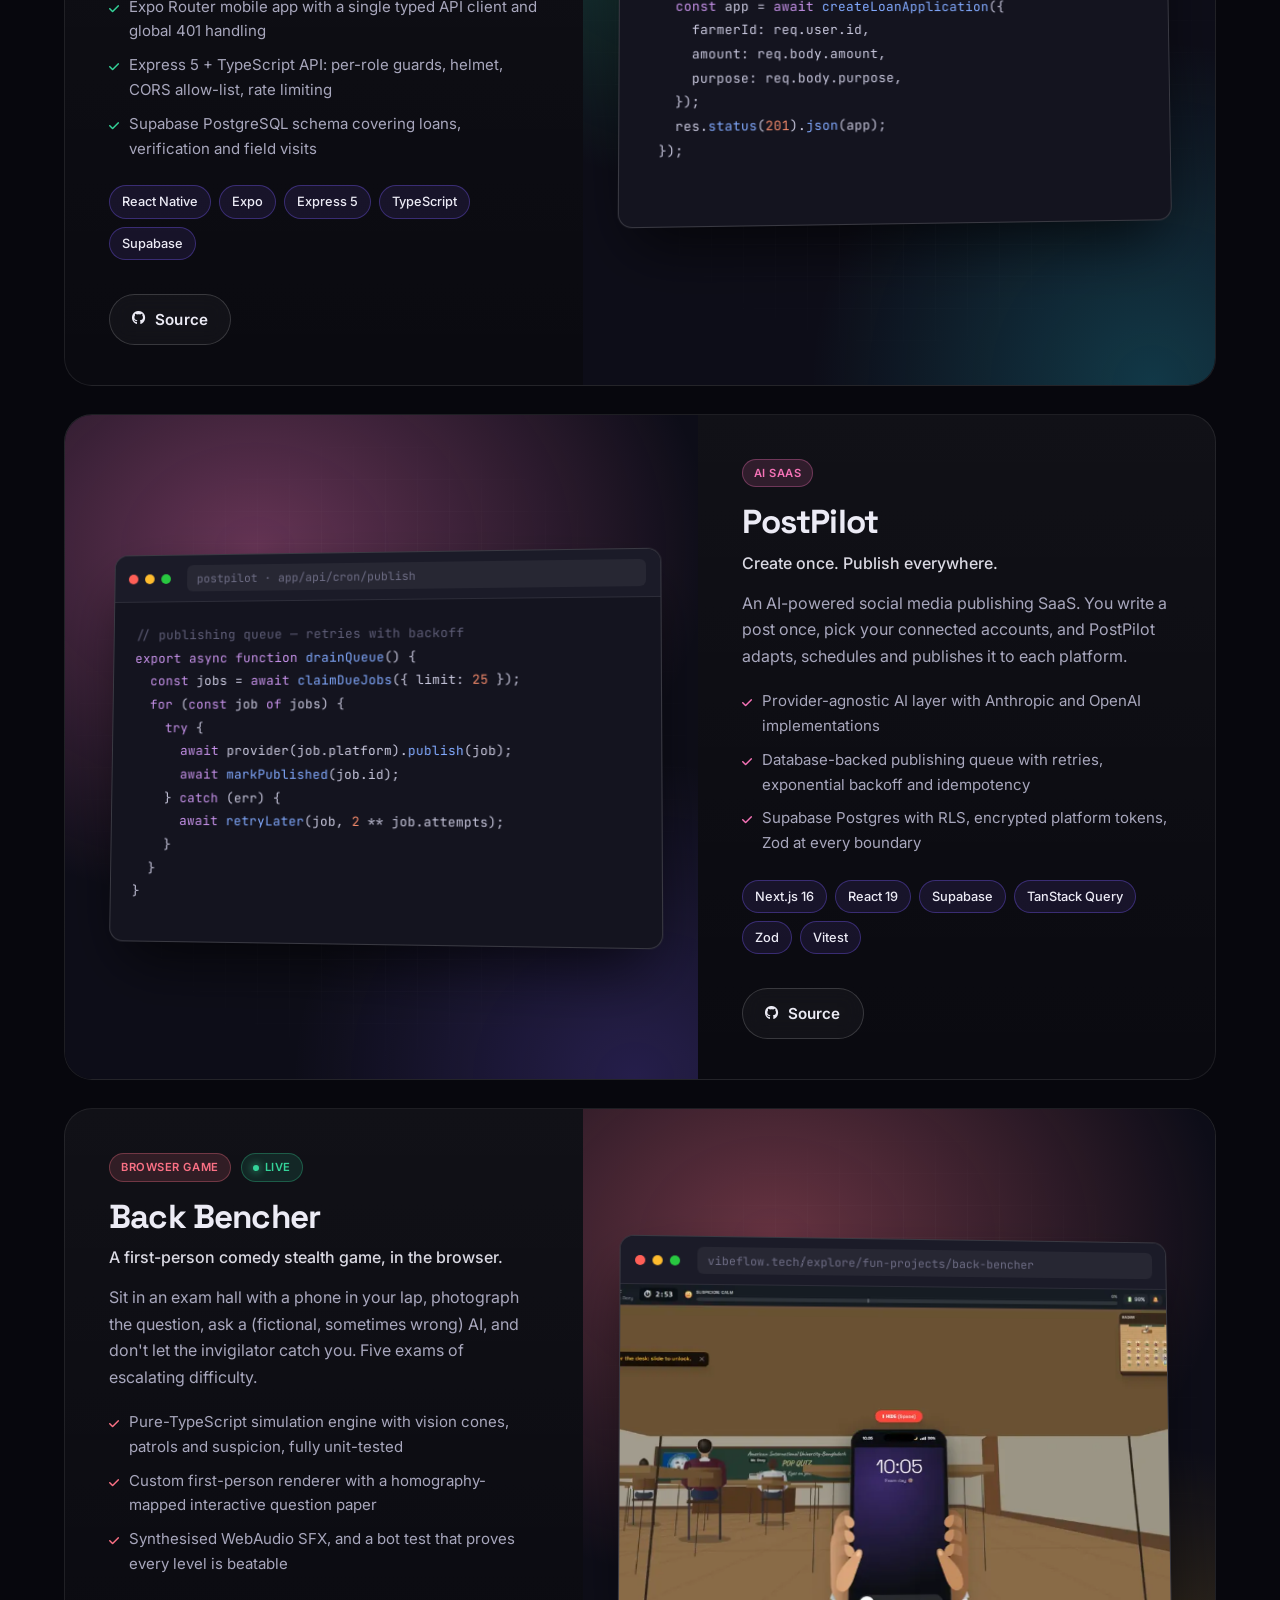
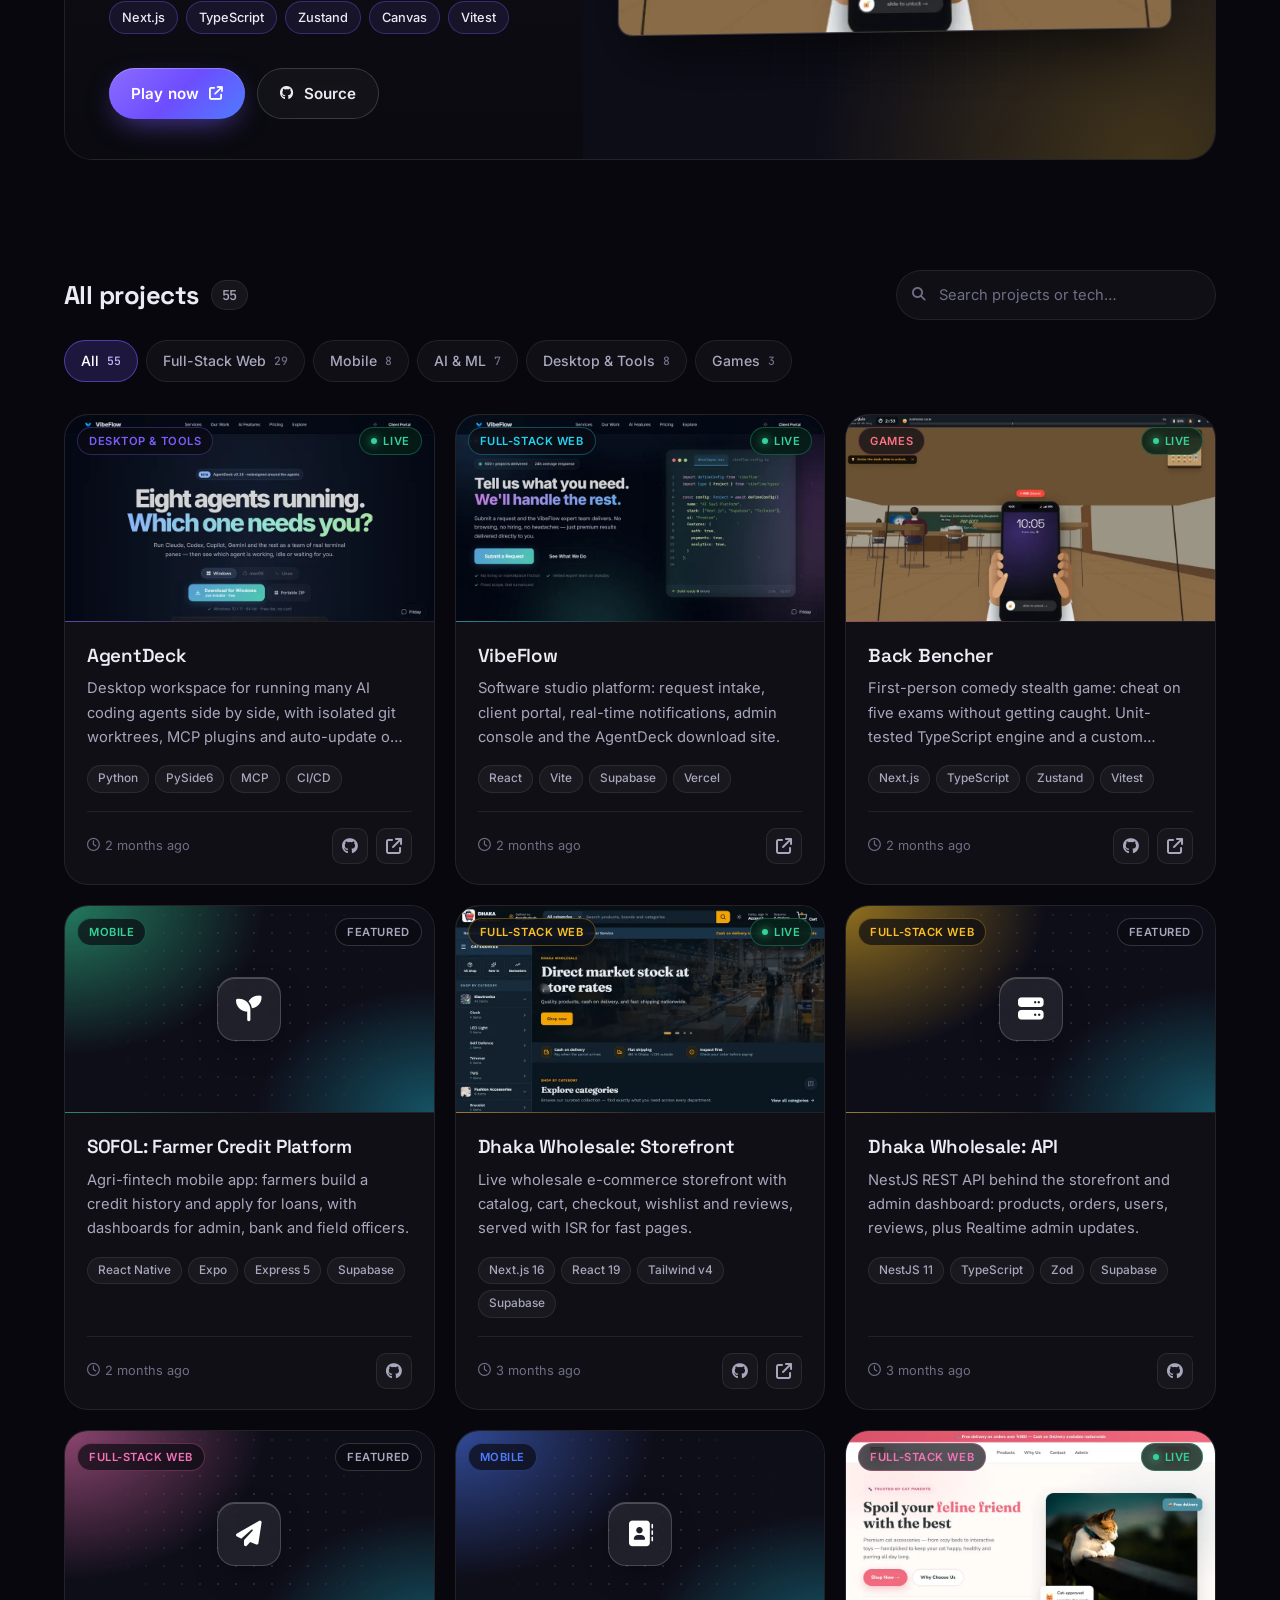
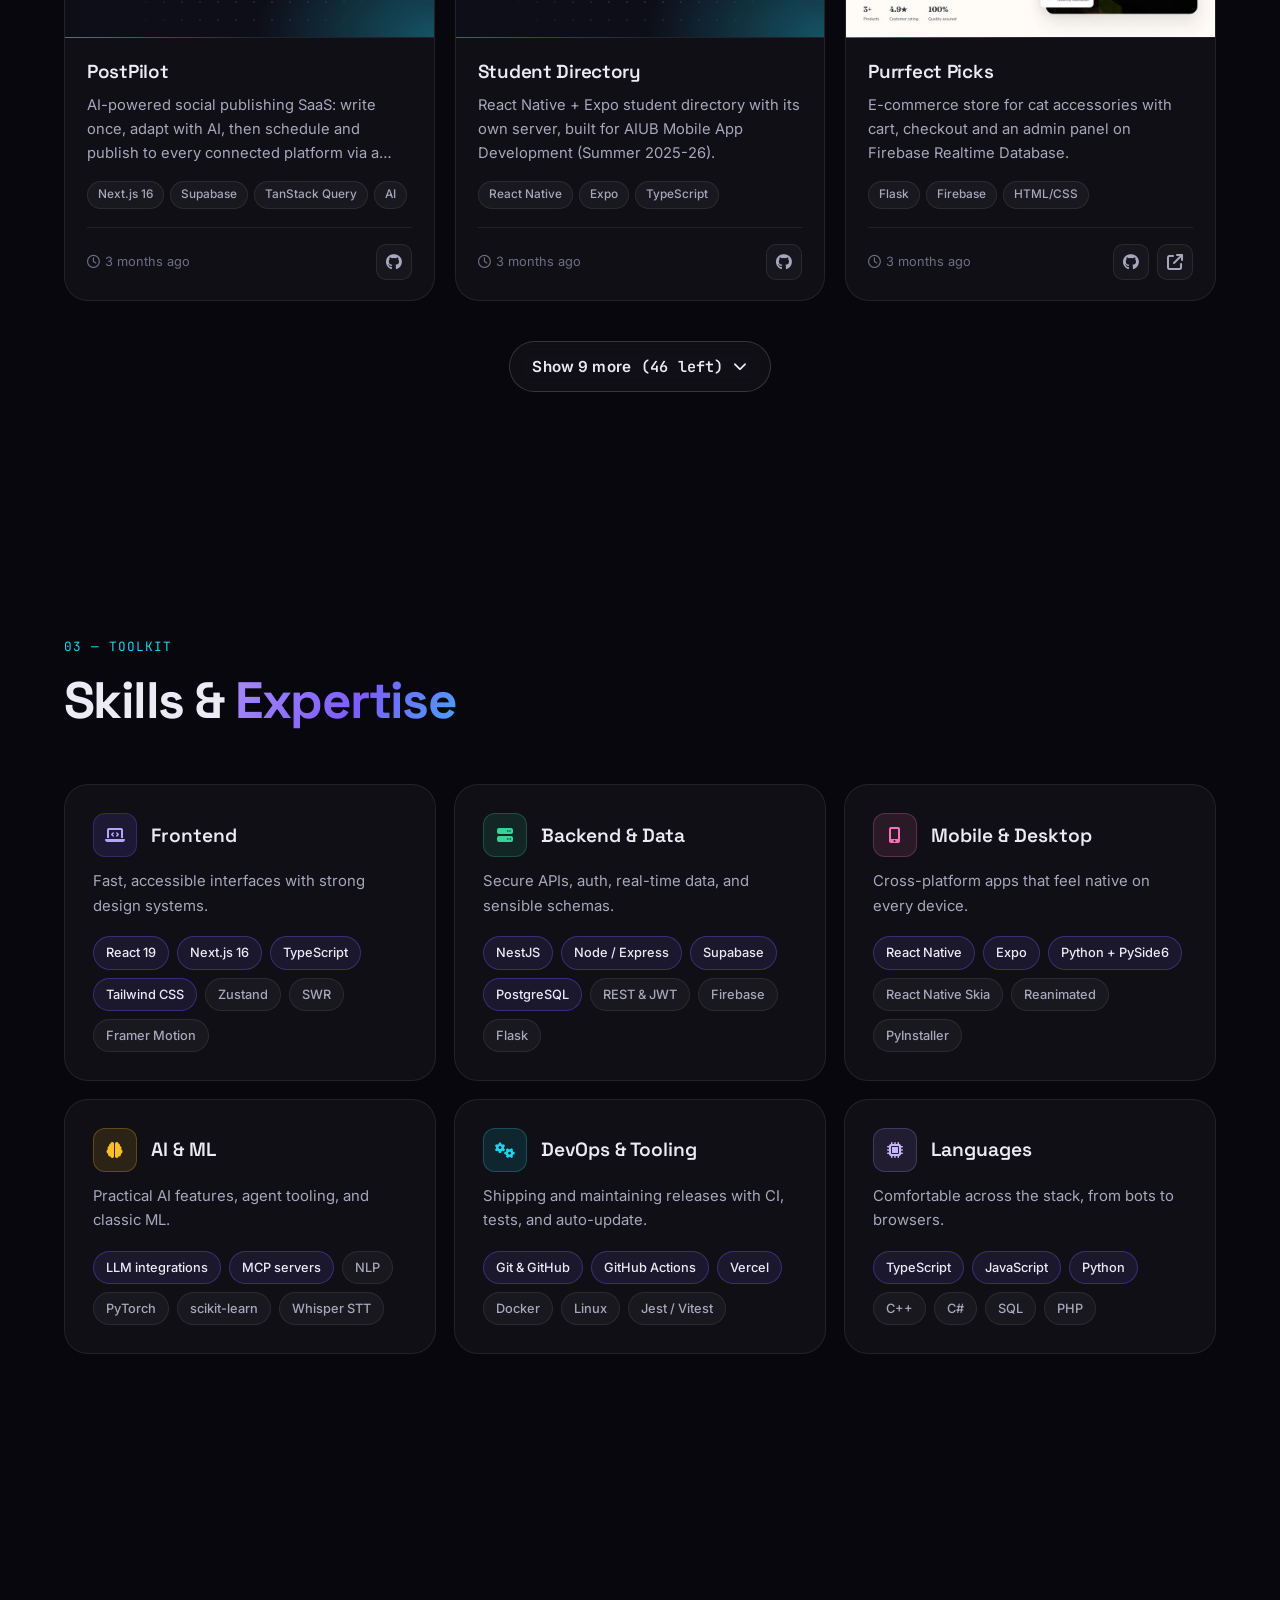
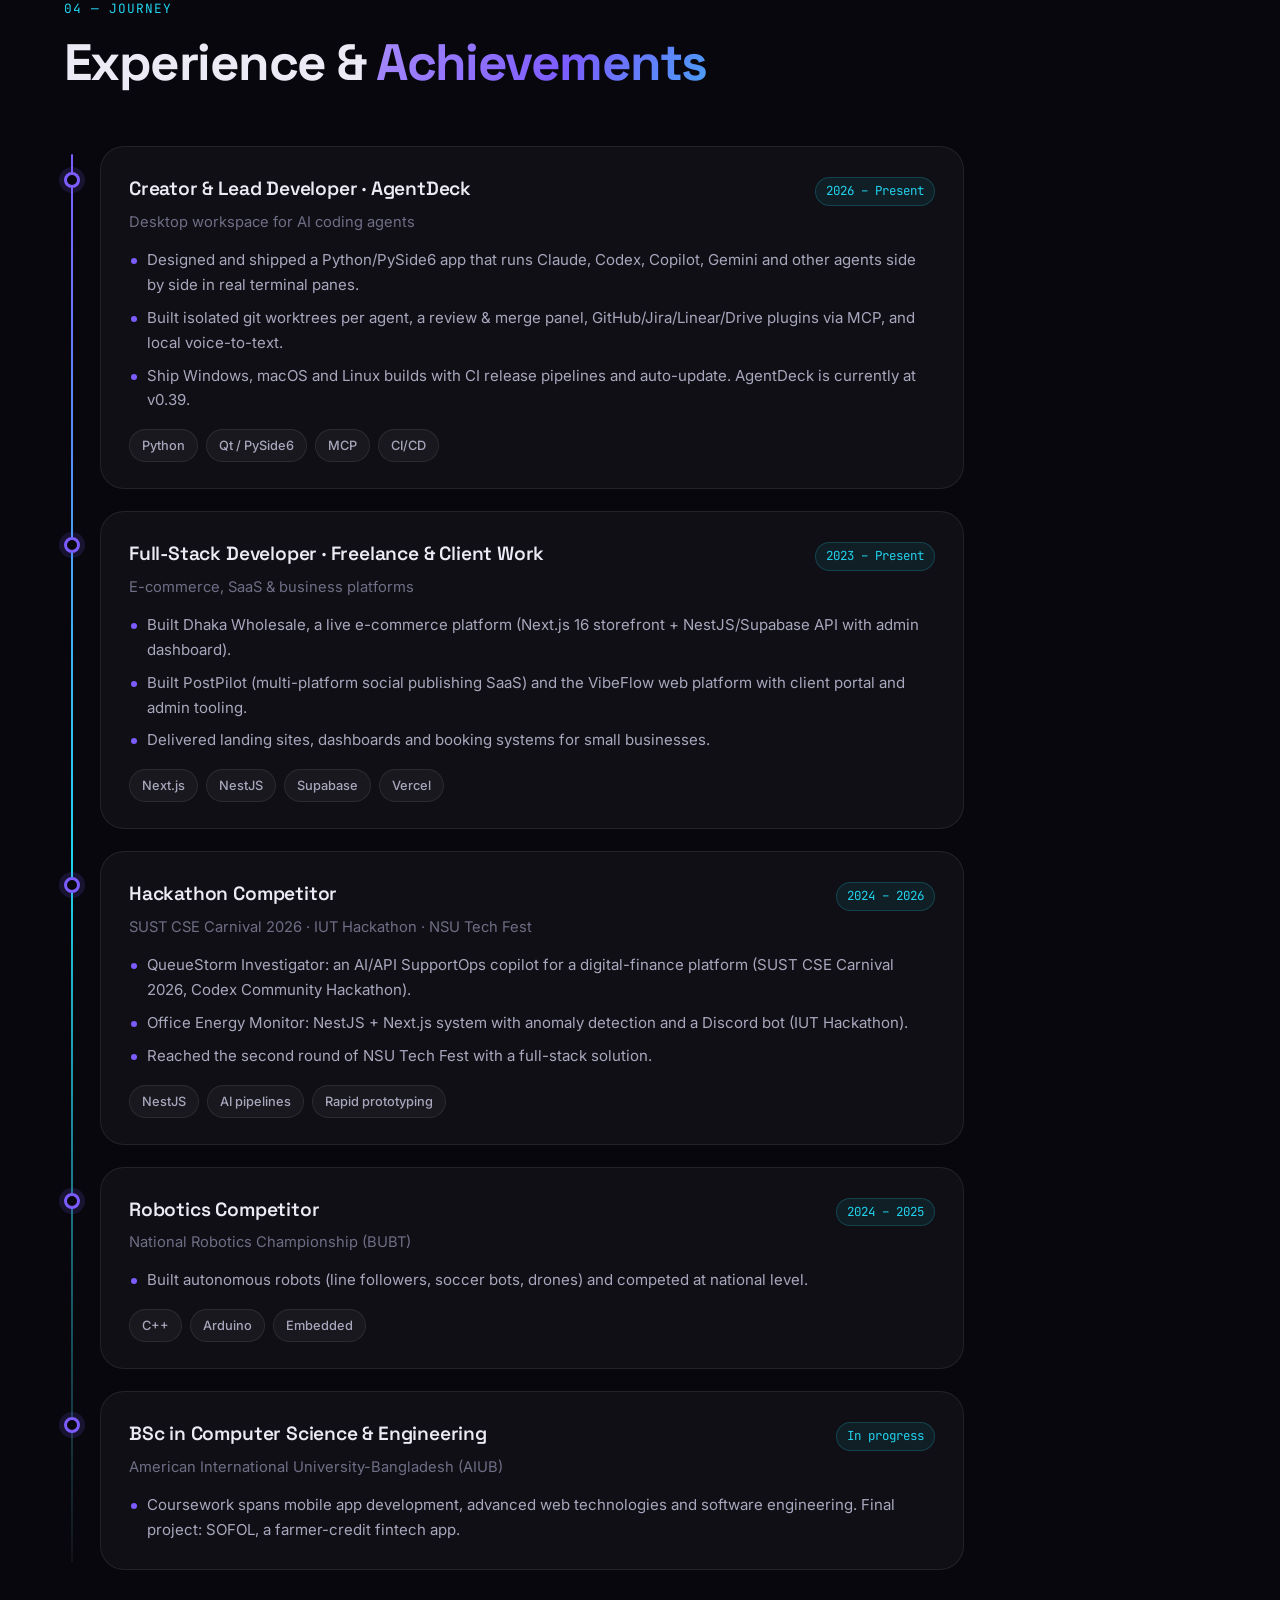
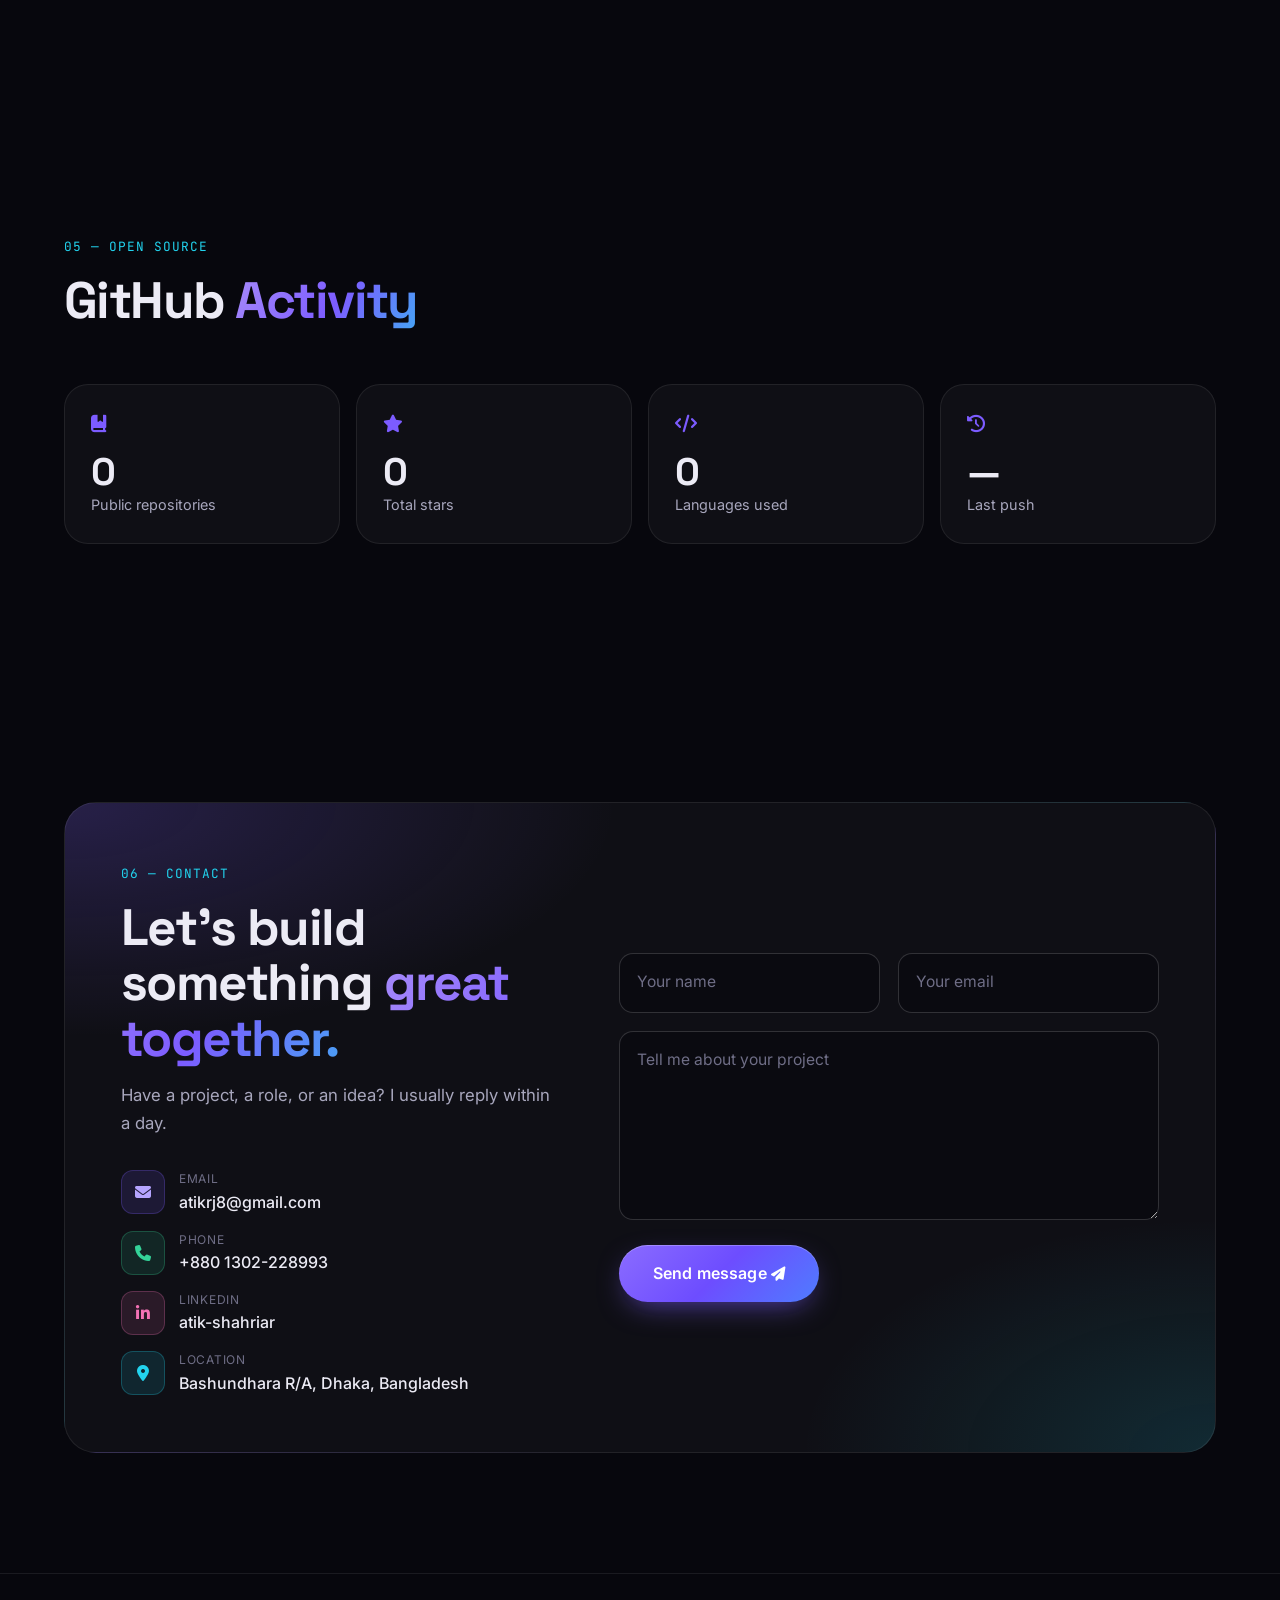
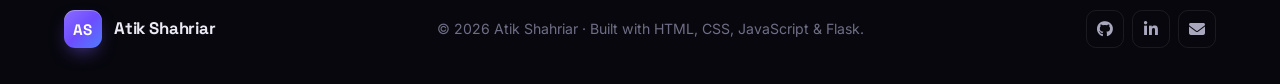
==== commit ad6aa5c3: "feat: redesign portfolio and show every GitHub project - New visual design: aurora hero with typed r" ====
--- a/index.html
+++ b/index.html
@@ -4,46 +4,42 @@
 <head>
     <meta charset="UTF-8">
     <meta name="viewport" content="width=device-width, initial-scale=1.0, viewport-fit=cover">
-    <title>Atik Shahriar &mdash; Software Developer | Full-Stack Web &amp; AI Solutions</title>
-    <meta name="description" content="Software Developer Atik Shahriar &mdash; building full-stack web applications and AI-powered solutions. BSc CSE at AIUB. Explore featured projects, skills, and experience.">
+    <title>Atik Shahriar &mdash; Full-Stack Software Engineer</title>
+    <meta name="description" content="Atik Shahriar is a full-stack software engineer in Dhaka building production web platforms, desktop developer tools, and mobile apps: AgentDeck, Dhaka Wholesale, SOFOL, PostPilot and more.">
     <meta name="author" content="Atik Shahriar">
-
-    <!-- Canonical & icons (UPDATE after deploying: replace placeholder domain below) -->
-    <!-- TODO: set these to your actual deployed URL -->
-    <link rel="canonical" href="https://atik-portfolio.vercel.app/">
+    <meta name="theme-color" content="#07070d">
+
+    <link rel="canonical" href="https://portfolio-v2-smoky-xi.vercel.app/">
     <link rel="icon" type="image/svg+xml" href="favicon.svg">
     <link rel="apple-touch-icon" href="Image/image.png">
 
     <!-- Open Graph -->
     <meta property="og:type" content="website">
-    <meta property="og:title" content="Atik Shahriar &mdash; Software Developer | Full-Stack Web &amp; AI Solutions">
-    <meta property="og:description" content="Software Developer building full-stack web applications and AI-powered solutions. BSc CSE at AIUB.">
-    <meta property="og:url" content="https://atik-portfolio.vercel.app/">
-    <meta property="og:image" content="https://atik-portfolio.vercel.app/Image/image.png">
-    <meta property="og:site_name" content="Atik Shahriar Portfolio">
+    <meta property="og:title" content="Atik Shahriar &mdash; Full-Stack Software Engineer">
+    <meta property="og:description" content="Production web platforms, desktop developer tools, and mobile apps. Creator of AgentDeck.">
+    <meta property="og:url" content="https://portfolio-v2-smoky-xi.vercel.app/">
+    <meta property="og:image" content="https://portfolio-v2-smoky-xi.vercel.app/Image/image.png">
+    <meta property="og:site_name" content="Atik Shahriar">
 
     <!-- Twitter Card -->
     <meta name="twitter:card" content="summary_large_image">
-    <meta name="twitter:title" content="Atik Shahriar &mdash; Software Developer | Full-Stack Web &amp; AI Solutions">
-    <meta name="twitter:description" content="Software Developer building full-stack web applications and AI-powered solutions.">
-    <meta name="twitter:image" content="https://atik-portfolio.vercel.app/Image/image.png">
-
-    <!-- JSON-LD Person schema -->
+    <meta name="twitter:title" content="Atik Shahriar &mdash; Full-Stack Software Engineer">
+    <meta name="twitter:description" content="Production web platforms, desktop developer tools, and mobile apps. Creator of AgentDeck.">
+    <meta name="twitter:image" content="https://portfolio-v2-smoky-xi.vercel.app/Image/image.png">
+
     <script type="application/ld+json">
     {
         "@context": "https://schema.org",
         "@type": "Person",
         "name": "Atik Shahriar",
-        "jobTitle": "Software Developer",
-        "url": "https://atik-portfolio.vercel.app/",
-        "image": "https://atik-portfolio.vercel.app/Image/image.png",
+        "jobTitle": "Full-Stack Software Engineer",
+        "url": "https://portfolio-v2-smoky-xi.vercel.app/",
+        "image": "https://portfolio-v2-smoky-xi.vercel.app/Image/image.png",
         "email": "mailto:atikrj8@gmail.com",
-        "telephone": "+8801302228993",
         "address": {
             "@type": "PostalAddress",
             "addressLocality": "Dhaka",
-            "addressCountry": "Bangladesh",
-            "streetAddress": "Bashundhara R/A"
+            "addressCountry": "Bangladesh"
         },
         "alumniOf": {
             "@type": "CollegeOrUniversity",
@@ -58,438 +54,428 @@
 
     <link rel="preconnect" href="https://fonts.googleapis.com">
     <link rel="preconnect" href="https://fonts.gstatic.com" crossorigin>
-    <link href="https://fonts.googleapis.com/css2?family=Inter:wght@400;500;600;700;800&display=swap" rel="stylesheet">
+    <link href="https://fonts.googleapis.com/css2?family=Inter:wght@400;500;600;700&family=JetBrains+Mono:wght@400;500&family=Space+Grotesk:wght@500;600;700&display=swap" rel="stylesheet">
+    <link rel="stylesheet" href="https://cdnjs.cloudflare.com/ajax/libs/font-awesome/6.5.2/css/all.min.css">
     <link rel="stylesheet" href="styles.css">
-    <link rel="stylesheet" href="https://cdnjs.cloudflare.com/ajax/libs/font-awesome/6.4.0/css/all.min.css">
 </head>
 
 <body>
     <a href="#main" class="skip-link">Skip to content</a>
+    <div class="scroll-progress" aria-hidden="true"></div>
+    <div class="cursor-glow" aria-hidden="true"></div>
 
     <!-- Navigation -->
-    <nav class="navbar" aria-label="Main navigation">
-        <div class="container">
-            <div class="nav-brand">
-                <span class="logo-text">Atik</span>
-            </div>
-            <ul class="nav-menu" role="menubar">
-                <li role="none"><a href="#hero" role="menuitem">Home</a></li>
-                <li role="none"><a href="#about" role="menuitem">About</a></li>
-                <li role="none"><a href="#skills" role="menuitem">Skills</a></li>
-                <li role="none"><a href="#projects" role="menuitem">Projects</a></li>
-                <li role="none"><a href="#experience" role="menuitem">Experience</a></li>
-                <li role="none"><a href="#contact" role="menuitem">Contact</a></li>
+    <header class="navbar">
+        <nav class="container nav-inner" aria-label="Main navigation">
+            <a href="#hero" class="nav-brand" aria-label="Atik Shahriar, home">
+                <span class="brand-mark">AS</span>
+                <span class="brand-name">Atik Shahriar</span>
+            </a>
+            <ul class="nav-menu">
+                <li><a href="#about">About</a></li>
+                <li><a href="#projects">Projects</a></li>
+                <li><a href="#skills">Skills</a></li>
+                <li><a href="#experience">Experience</a></li>
+                <li><a href="#contact">Contact</a></li>
+                <li class="nav-menu-cta"><a href="#contact" class="btn btn-primary btn-sm">Hire me</a></li>
             </ul>
+            <a href="#contact" class="btn btn-primary btn-sm nav-cta">Hire me</a>
             <button class="hamburger" aria-label="Toggle navigation menu" aria-expanded="false">
-                <span></span>
-                <span></span>
-                <span></span>
+                <span></span><span></span><span></span>
             </button>
+        </nav>
+    </header>
+    <div class="nav-backdrop" aria-hidden="true"></div>
+
+    <main id="main">
+        <!-- Hero -->
+        <section id="hero" class="hero">
+            <div class="hero-bg" aria-hidden="true">
+                <div class="aurora aurora-1"></div>
+                <div class="aurora aurora-2"></div>
+                <div class="aurora aurora-3"></div>
+                <div class="grid-overlay"></div>
+            </div>
+
+            <div class="container hero-inner">
+                <div class="hero-content">
+                    <span class="status-pill reveal"><span class="pulse-dot"></span> Available for freelance &amp; full-time roles</span>
+                    <h1 class="hero-title reveal">
+                        Hi, I'm Atik.<br>
+                        I build <span class="gradient-text">software<br class="br-desktop"> people actually use.</span>
+                    </h1>
+                    <p class="hero-role reveal">
+                        <span class="mono">&gt;</span> Full-stack engineer shipping
+                        <span class="typed" id="typed" aria-live="polite">production web platforms</span><span class="caret" aria-hidden="true"></span>
+                    </p>
+                    <p class="hero-bio reveal">
+                        I'm a CSE student at AIUB with products already in production: <strong>AgentDeck</strong>, a cross-platform desktop
+                        workspace for AI coding agents; a live wholesale e-commerce platform; and a fintech mobile app with an
+                        Express + Supabase backend.
+                    </p>
+                    <div class="hero-buttons reveal">
+                        <a href="#projects" class="btn btn-primary btn-lg">
+                            View my work <i class="fas fa-arrow-right"></i>
+                        </a>
+                        <a href="CV/Atik_Shahriar_CV.docx" class="btn btn-ghost btn-lg" download>
+                            <i class="fas fa-file-arrow-down"></i> Download CV
+                        </a>
+                    </div>
+                    <div class="hero-meta reveal">
+                        <div class="hero-socials">
+                            <a href="https://github.com/atik806" target="_blank" rel="noopener noreferrer" class="social-link" aria-label="GitHub"><i class="fab fa-github"></i></a>
+                            <a href="https://www.linkedin.com/in/atik-shahriar-257666191/" target="_blank" rel="noopener noreferrer" class="social-link" aria-label="LinkedIn"><i class="fab fa-linkedin-in"></i></a>
+                            <a href="mailto:atikrj8@gmail.com" class="social-link" aria-label="Email"><i class="fas fa-envelope"></i></a>
+                        </div>
+                        <span class="hero-location"><i class="fas fa-location-dot"></i> Dhaka, Bangladesh &middot; GMT+6</span>
+                    </div>
+                </div>
+
+                <div class="hero-visual reveal">
+                    <div class="portrait">
+                        <div class="portrait-border"></div>
+                        <img src="Image/profile.webp" alt="Portrait of Atik Shahriar" class="portrait-img" width="576" height="789" fetchpriority="high">
+                    </div>
+                    <div class="float-chip chip-1">
+                        <span class="chip-icon"><i class="fas fa-terminal"></i></span>
+                        <div><strong>AgentDeck</strong><small>Win &middot; macOS &middot; Linux</small></div>
+                    </div>
+                    <div class="float-chip chip-2">
+                        <span class="chip-icon chip-icon-green"><i class="fas fa-code-branch"></i></span>
+                        <div><strong><span data-live="repos">55</span>+ repos</strong><small>on GitHub</small></div>
+                    </div>
+                    <div class="float-chip chip-3">
+                        <span class="chip-icon chip-icon-pink"><i class="fas fa-rocket"></i></span>
+                        <div><strong>10+ live</strong><small>products shipped</small></div>
+                    </div>
+                </div>
+            </div>
+
+            <a href="#about" class="scroll-cue" aria-label="Scroll to About">
+                <span class="mouse"><span class="wheel"></span></span>
+            </a>
+        </section>
+
+        <!-- Tech marquee -->
+        <div class="marquee" aria-label="Technologies I work with">
+            <div class="marquee-track">
+                <span><i class="fab fa-react"></i> React</span>
+                <span><i class="fas fa-n"></i> Next.js</span>
+                <span><i class="fas fa-code"></i> TypeScript</span>
+                <span><i class="fab fa-node-js"></i> Node.js</span>
+                <span><i class="fas fa-cat"></i> NestJS</span>
+                <span><i class="fas fa-bolt"></i> Supabase</span>
+                <span><i class="fas fa-database"></i> PostgreSQL</span>
+                <span><i class="fab fa-python"></i> Python</span>
+                <span><i class="fas fa-window-restore"></i> PySide6 / Qt</span>
+                <span><i class="fas fa-mobile-screen"></i> React Native</span>
+                <span><i class="fas fa-layer-group"></i> Expo</span>
+                <span><i class="fas fa-wind"></i> Tailwind CSS</span>
+                <span><i class="fas fa-fire"></i> Firebase</span>
+                <span><i class="fab fa-docker"></i> Docker</span>
+                <span><i class="fab fa-git-alt"></i> Git</span>
+                <span><i class="fas fa-play"></i> Vercel</span>
+            </div>
         </div>
-    </nav>
-    <div class="nav-backdrop" aria-hidden="true"></div>
-
-    <main id="main">
-        <!-- Hero Section -->
-        <section id="hero" class="hero">
-            <div class="stars-background"></div>
-            <div class="container">
-                <div class="hero-content">
-                    <span class="hero-label">Welcome to my portfolio</span>
-                    <h1 class="hero-title">Hi, I'm <span class="highlight">Atik</span></h1>
-                    <p class="hero-subtitle">Building full-stack web &amp; AI solutions that make a real impact</p>
-                    <p class="hero-description">
-                        <strong>Software Developer</strong> &middot; <strong>Full-Stack Web &amp; AI Solutions</strong> &middot; <strong>Competitive Robotics</strong>
-                    </p>
-                    <p class="hero-bio">
-                        Software Developer focused on full-stack web applications and AI-powered solutions.
-                        Background in competitive robotics and machine learning — I build things that scale, then ship them.
-                    </p>
-                    <div class="hero-buttons">
-                        <a href="#projects" class="btn btn-primary">
-                            <i class="fas fa-code"></i> View Projects
-                        </a>
-                        <a href="#contact" class="btn btn-secondary">
-                            <i class="fas fa-envelope"></i> Get In Touch
-                        </a>
-                    </div>
-                    <div class="hero-links">
-                        <a href="https://github.com/atik806" target="_blank" rel="noopener noreferrer" class="social-link" aria-label="GitHub Profile">
-                            <i class="fab fa-github"></i>
-                        </a>
-                        <a href="https://www.linkedin.com/in/atik-shahriar-257666191/" target="_blank" rel="noopener noreferrer" class="social-link" aria-label="LinkedIn Profile">
-                            <i class="fab fa-linkedin"></i>
-                        </a>
-                        <a href="CV/Atik_Shahriar_CV.docx" class="social-link" title="Download CV" download aria-label="Download CV">
-                            <i class="fas fa-download"></i>
-                        </a>
-                    </div>
-                </div>
-                <div class="hero-visual">
-                    <div class="profile-image-container">
-                        <img src="Image/image.png" alt="Atik - Software Engineer" class="profile-image">
-                        <div class="profile-ring"></div>
-                        <div class="profile-glow"></div>
-                    </div>
-                    <div class="floating-cards">
-                        <div class="floating-card">
-                            <div class="card-content">
-                                <i class="fas fa-code"></i>
-                                <p>Full-Stack</p>
-                            </div>
-                        </div>
-                        <div class="floating-card">
-                            <div class="card-content">
-                                <i class="fas fa-robot"></i>
-                                <p>Robotics</p>
-                            </div>
-                        </div>
-                        <div class="floating-card">
-                            <div class="card-content">
-                                <i class="fas fa-brain"></i>
-                                <p>ML</p>
-                            </div>
-                        </div>
-                    </div>
-                </div>
-            </div>
-            <div class="scroll-indicator">
-                <div class="mouse">
-                    <div class="wheel"></div>
-                </div>
-                <span>Scroll</span>
-            </div>
-        </section>
-
-        <!-- About Section -->
-        <section id="about" class="about">
-            <div class="container">
-                <div class="section-header">
-                    <span class="section-number">01</span>
-                    <h2 class="section-title">About Me</h2>
-                    <div class="section-divider"></div>
-                </div>
-                <div class="about-content">
-                    <div class="about-text">
-                        <p>
-                            I'm a Software Developer based in Dhaka, Bangladesh, pursuing my BSc in Computer Science &amp;
-                            Engineering at AIUB. I build production-grade full-stack applications with Next.js, React,
-                            TypeScript, Node.js, and Supabase.
+
+        <!-- About -->
+        <section id="about" class="section about">
+            <div class="container">
+                <div class="section-header reveal">
+                    <span class="eyebrow">01 &mdash; About</span>
+                    <h2 class="section-title">Engineer by training, <span class="gradient-text">builder by habit.</span></h2>
+                </div>
+
+                <div class="bento">
+                    <article class="bento-card bento-bio reveal">
+                        <p class="lead">
+                            I'm Atik, a full-stack software engineer from Dhaka. I take products from an empty repo to deployment,
+                            then keep improving them after launch.
                         </p>
                         <p>
-                            My journey started in competitive robotics — building autonomous systems for national
-                            championships — and has grown into a focus on AI-powered web solutions. I love taking an idea
-                            from a clean API design to a deployed product people actually use.
+                            Most of my work is TypeScript: Next.js and React on the front end, NestJS, Express and Supabase/PostgreSQL
+                            behind them. I also build desktop software in Python and Qt (AgentDeck runs on Windows, macOS and Linux)
+                            and mobile apps with React Native and Expo.
                         </p>
                         <p>
-                            I write clean, maintainable code, practice modern version control and deployment workflows, and
-                            am always learning something new.
+                            I started in competitive robotics building autonomous bots for national championships, and I still
+                            enjoy hackathons. Lately I've been working on AI developer tooling and making multi-agent coding workflows feel
+                            effortless.
                         </p>
-                        <div class="about-highlights">
-                            <div class="highlight-item">
-                                <i class="fas fa-check-circle"></i>
-                                <span>Full-Stack Development</span>
-                            </div>
-                            <div class="highlight-item">
-                                <i class="fas fa-check-circle"></i>
-                                <span>AI &amp; ML</span>
-                            </div>
-                            <div class="highlight-item">
-                                <i class="fas fa-check-circle"></i>
-                                <span>Robotics</span>
-                            </div>
-                            <div class="highlight-item">
-                                <i class="fas fa-check-circle"></i>
-                                <span>Competitive Programming</span>
-                            </div>
-                        </div>
-                    </div>
-                    <div class="about-stats">
-                        <div class="stat-card">
-                            <h3>6+</h3>
-                            <p>Deployed Projects</p>
-                        </div>
-                        <div class="stat-card">
-                            <h3>5+</h3>
-                            <p>Competitions</p>
-                        </div>
-                        <div class="stat-card">
-                            <h3>10+</h3>
-                            <p>Technologies</p>
-                        </div>
-                        <div class="stat-card">
-                            <h3>1+</h3>
-                            <p>Years Coding</p>
-                        </div>
-                    </div>
-                </div>
-            </div>
-        </section>
-
-        <!-- Skills Section -->
-        <section id="skills" class="skills">
-            <div class="container">
-                <div class="section-header">
-                    <span class="section-number">02</span>
-                    <h2 class="section-title">Skills & Expertise</h2>
-                    <div class="section-divider"></div>
+                    </article>
+
+                    <article class="bento-card bento-stat reveal">
+                        <span class="stat-num" data-count="10">10+</span>
+                        <span class="stat-label">Live products</span>
+                    </article>
+                    <article class="bento-card bento-stat reveal">
+                        <span class="stat-num"><span data-live="repos">55</span>+</span>
+                        <span class="stat-label">Public repositories</span>
+                    </article>
+                    <article class="bento-card bento-stat reveal">
+                        <span class="stat-num">3</span>
+                        <span class="stat-label">Desktop OSes AgentDeck ships on</span>
+                    </article>
+                    <article class="bento-card bento-stat reveal">
+                        <span class="stat-num">5+</span>
+                        <span class="stat-label">Competitions &amp; hackathons</span>
+                    </article>
+
+                    <article class="bento-card bento-edu reveal">
+                        <span class="card-icon"><i class="fas fa-graduation-cap"></i></span>
+                        <div>
+                            <h3>BSc in Computer Science &amp; Engineering</h3>
+                            <p>American International University-Bangladesh (AIUB)</p>
+                        </div>
+                    </article>
+                    <article class="bento-card bento-focus reveal">
+                        <span class="card-icon card-icon-green"><i class="fas fa-bullseye"></i></span>
+                        <div>
+                            <h3>Currently focused on</h3>
+                            <p>AI developer tooling, scalable SaaS back ends, and polished cross-platform apps.</p>
+                        </div>
+                    </article>
+                </div>
+            </div>
+        </section>
+
+        <!-- Projects -->
+        <section id="projects" class="section projects">
+            <div class="container">
+                <div class="section-header reveal">
+                    <span class="eyebrow">02 &mdash; Work</span>
+                    <h2 class="section-title">Featured <span class="gradient-text">Projects</span></h2>
+                    <p class="section-sub">Flagship products first, then every project from my GitHub. Live stars and update times come from the GitHub API.</p>
+                </div>
+
+                <!-- Flagship showcase -->
+                <div class="showcase" id="showcase"></div>
+
+                <!-- All projects -->
+                <div class="all-projects">
+                    <div class="all-head reveal">
+                        <h3 class="all-title">All projects <span class="count-badge" id="projectCount">0</span></h3>
+                        <div class="search-box">
+                            <i class="fas fa-magnifying-glass"></i>
+                            <input type="search" id="projectSearch" placeholder="Search projects or tech&hellip;" aria-label="Search projects">
+                        </div>
+                    </div>
+                    <div class="project-filters reveal" id="projectFilters" role="group" aria-label="Filter projects by category"></div>
+                    <div class="projects-grid" id="projectsGrid">
+                        <div class="loading-projects"><div class="spinner"></div><p>Loading projects&hellip;</p></div>
+                    </div>
+                    <div class="grid-actions">
+                        <button class="btn btn-ghost" id="loadMore" hidden>Show more projects <i class="fas fa-chevron-down"></i></button>
+                    </div>
+                </div>
+            </div>
+        </section>
+
+        <!-- Skills -->
+        <section id="skills" class="section skills">
+            <div class="container">
+                <div class="section-header reveal">
+                    <span class="eyebrow">03 &mdash; Toolkit</span>
+                    <h2 class="section-title">Skills &amp; <span class="gradient-text">Expertise</span></h2>
                 </div>
                 <div class="skills-grid">
-                    <!-- Languages -->
-                    <div class="skill-category">
-                        <h3><i class="fas fa-laptop-code"></i> Languages</h3>
-                        <div class="skill-tags">
-                            <span class="skill-tag"><span class="skill-name">TypeScript</span><span class="skill-tier tier-advanced">Advanced</span></span>
-                            <span class="skill-tag"><span class="skill-name">JavaScript</span><span class="skill-tier tier-advanced">Advanced</span></span>
-                            <span class="skill-tag"><span class="skill-name">Python</span><span class="skill-tier tier-intermediate">Intermediate</span></span>
-                            <span class="skill-tag"><span class="skill-name">C++</span><span class="skill-tier tier-intermediate">Intermediate</span></span>
-                        </div>
-                    </div>
-
-                    <!-- Frameworks -->
-                    <div class="skill-category">
-                        <h3><i class="fas fa-layer-group"></i> Frameworks</h3>
-                        <div class="skill-tags">
-                            <span class="skill-tag"><span class="skill-name">React</span><span class="skill-tier tier-advanced">Advanced</span></span>
-                            <span class="skill-tag"><span class="skill-name">Next.js</span><span class="skill-tier tier-advanced">Advanced</span></span>
-                            <span class="skill-tag"><span class="skill-name">Tailwind CSS</span><span class="skill-tier tier-advanced">Advanced</span></span>
-                            <span class="skill-tag"><span class="skill-name">Node.js</span><span class="skill-tier tier-intermediate">Intermediate</span></span>
-                            <span class="skill-tag"><span class="skill-name">Nest.js</span><span class="skill-tier tier-intermediate">Intermediate</span></span>
-                        </div>
-                    </div>
-
-                    <!-- Backend & Data -->
-                    <div class="skill-category">
-                        <h3><i class="fas fa-database"></i> Backend &amp; Data</h3>
-                        <div class="skill-tags">
-                            <span class="skill-tag"><span class="skill-name">Supabase</span><span class="skill-tier tier-advanced">Advanced</span></span>
-                            <span class="skill-tag"><span class="skill-name">REST APIs</span><span class="skill-tier tier-advanced">Advanced</span></span>
-                            <span class="skill-tag"><span class="skill-name">JWT Auth</span><span class="skill-tier tier-advanced">Advanced</span></span>
-                            <span class="skill-tag"><span class="skill-name">PostgreSQL</span><span class="skill-tier tier-intermediate">Intermediate</span></span>
-                        </div>
-                    </div>
-
-                    <!-- Tools & Platforms -->
-                    <div class="skill-category">
-                        <h3><i class="fas fa-tools"></i> Tools &amp; Platforms</h3>
-                        <div class="skill-tags">
-                            <span class="skill-tag"><span class="skill-name">Git &amp; GitHub</span><span class="skill-tier tier-advanced">Advanced</span></span>
-                            <span class="skill-tag"><span class="skill-name">Vercel</span><span class="skill-tier tier-advanced">Advanced</span></span>
-                            <span class="skill-tag"><span class="skill-name">Docker</span><span class="skill-tier tier-intermediate">Intermediate</span></span>
-                            <span class="skill-tag"><span class="skill-name">Linux</span><span class="skill-tier tier-intermediate">Intermediate</span></span>
-                        </div>
-                    </div>
-                </div>
-            </div>
-        </section>
-
-        <!-- Projects Section -->
-        <section id="projects" class="projects">
-            <div class="container">
-                <div class="section-header">
-                    <span class="section-number">03</span>
-                    <h2 class="section-title">Featured Projects</h2>
-                    <div class="section-divider"></div>
-                </div>
-
-                <div class="project-filters" role="group" aria-label="Project filters">
-                    <button class="filter-btn active" data-filter="all">All</button>
-                    <button class="filter-btn" data-filter="fullstack">Full-Stack</button>
-                    <button class="filter-btn" data-filter="ai">AI & ML</button>
-                    <button class="filter-btn" data-filter="robotics">Robotics</button>
-                </div>
-
-                <div class="projects-grid" id="projectsGrid">
-                    <!-- Projects will be loaded here -->
-                </div>
-            </div>
-        </section>
-
-        <!-- Experience Section -->
-        <section id="experience" class="experience">
-            <div class="container">
-                <div class="section-header">
-                    <span class="section-number">04</span>
-                    <h2 class="section-title">Experience & Achievements</h2>
-                    <div class="section-divider"></div>
-                </div>
-                <div class="timeline">
-                    <div class="timeline-item">
-                        <div class="timeline-marker"></div>
-                        <div class="timeline-content">
-                            <h3>Robotics Competitor <span class="timeline-date">2024&ndash;2025</span></h3>
-                            <p class="timeline-subtitle">National Robotics Championship (BUBT)</p>
-                            <p>Built autonomous systems for navigation and strategy. Competed at national level with
-                                advanced robotics solutions.</p>
-                            <div class="timeline-tags">
-                                <span>Robotics</span>
-                                <span>Automation</span>
-                                <span>C++</span>
-                            </div>
-                        </div>
-                    </div>
-
-                    <div class="timeline-item">
-                        <div class="timeline-marker"></div>
-                        <div class="timeline-content">
-                            <h3>Tech Fest Participant <span class="timeline-date">2024</span></h3>
-                            <p class="timeline-subtitle">NSU Tech Fest &ndash; Second Round</p>
-                            <p>Developed innovative solutions and competed against top technical talent. Showcased
-                                full-stack development capabilities.</p>
-                            <div class="timeline-tags">
-                                <span>Web Dev</span>
-                                <span>Innovation</span>
-                                <span>Full-Stack</span>
-                            </div>
-                        </div>
-                    </div>
-
-                    <div class="timeline-item">
-                        <div class="timeline-marker"></div>
-                        <div class="timeline-content">
-                            <h3>Founder &ndash; TechMart <span class="timeline-date">2024&ndash;Present</span></h3>
-                            <p class="timeline-subtitle">Digital Software Solutions</p>
-                            <p>Developing digital software solutions for modern businesses. Leading product development and
-                                technical strategy.</p>
-                            <div class="timeline-tags">
-                                <span>Leadership</span>
-                                <span>Entrepreneurship</span>
-                                <span>Full-Stack</span>
-                            </div>
-                        </div>
-                    </div>
-
-                    <div class="timeline-item">
-                        <div class="timeline-marker"></div>
-                        <div class="timeline-content">
-                            <h3>Full-Stack Developer <span class="timeline-date">2023&ndash;Present</span></h3>
-                            <p class="timeline-subtitle">Freelance &amp; Personal Projects</p>
-                            <p>Built and deployed full-stack web applications &mdash; e-commerce platforms, dashboards, and
-                                AI-powered tools &mdash; shipping real products used by real users.</p>
-                            <div class="timeline-tags">
-                                <span>Development</span>
-                                <span>ML</span>
-                                <span>Deployment</span>
-                            </div>
-                        </div>
-                    </div>
-                </div>
-            </div>
-        </section>
-
-        <!-- GitHub Stats Section -->
-        <section id="stats" class="github-stats">
-            <div class="container">
-                <div class="section-header">
-                    <span class="section-number">05</span>
-                    <h2 class="section-title">GitHub Activity</h2>
-                    <div class="section-divider"></div>
+                    <div class="skill-card reveal">
+                        <div class="skill-head"><span class="card-icon"><i class="fas fa-laptop-code"></i></span><h3>Frontend</h3></div>
+                        <p>Fast, accessible interfaces with strong design systems.</p>
+                        <div class="chips">
+                            <span class="chip chip-strong">React 19</span><span class="chip chip-strong">Next.js 16</span><span class="chip chip-strong">TypeScript</span><span class="chip chip-strong">Tailwind CSS</span><span class="chip">Zustand</span><span class="chip">SWR</span><span class="chip">Framer Motion</span>
+                        </div>
+                    </div>
+                    <div class="skill-card reveal">
+                        <div class="skill-head"><span class="card-icon card-icon-green"><i class="fas fa-server"></i></span><h3>Backend &amp; Data</h3></div>
+                        <p>Secure APIs, auth, real-time data, and sensible schemas.</p>
+                        <div class="chips">
+                            <span class="chip chip-strong">NestJS</span><span class="chip chip-strong">Node / Express</span><span class="chip chip-strong">Supabase</span><span class="chip chip-strong">PostgreSQL</span><span class="chip">REST &amp; JWT</span><span class="chip">Firebase</span><span class="chip">Flask</span>
+                        </div>
+                    </div>
+                    <div class="skill-card reveal">
+                        <div class="skill-head"><span class="card-icon card-icon-pink"><i class="fas fa-mobile-screen-button"></i></span><h3>Mobile &amp; Desktop</h3></div>
+                        <p>Cross-platform apps that feel native on every device.</p>
+                        <div class="chips">
+                            <span class="chip chip-strong">React Native</span><span class="chip chip-strong">Expo</span><span class="chip chip-strong">Python + PySide6</span><span class="chip">React Native Skia</span><span class="chip">Reanimated</span><span class="chip">PyInstaller</span>
+                        </div>
+                    </div>
+                    <div class="skill-card reveal">
+                        <div class="skill-head"><span class="card-icon card-icon-amber"><i class="fas fa-brain"></i></span><h3>AI &amp; ML</h3></div>
+                        <p>Practical AI features, agent tooling, and classic ML.</p>
+                        <div class="chips">
+                            <span class="chip chip-strong">LLM integrations</span><span class="chip chip-strong">MCP servers</span><span class="chip">NLP</span><span class="chip">PyTorch</span><span class="chip">scikit-learn</span><span class="chip">Whisper STT</span>
+                        </div>
+                    </div>
+                    <div class="skill-card reveal">
+                        <div class="skill-head"><span class="card-icon card-icon-cyan"><i class="fas fa-gears"></i></span><h3>DevOps &amp; Tooling</h3></div>
+                        <p>Shipping and maintaining releases with CI, tests, and auto-update.</p>
+                        <div class="chips">
+                            <span class="chip chip-strong">Git &amp; GitHub</span><span class="chip chip-strong">GitHub Actions</span><span class="chip chip-strong">Vercel</span><span class="chip">Docker</span><span class="chip">Linux</span><span class="chip">Jest / Vitest</span>
+                        </div>
+                    </div>
+                    <div class="skill-card reveal">
+                        <div class="skill-head"><span class="card-icon card-icon-violet"><i class="fas fa-microchip"></i></span><h3>Languages</h3></div>
+                        <p>Comfortable across the stack, from bots to browsers.</p>
+                        <div class="chips">
+                            <span class="chip chip-strong">TypeScript</span><span class="chip chip-strong">JavaScript</span><span class="chip chip-strong">Python</span><span class="chip">C++</span><span class="chip">C#</span><span class="chip">SQL</span><span class="chip">PHP</span>
+                        </div>
+                    </div>
+                </div>
+            </div>
+        </section>
+
+        <!-- Experience -->
+        <section id="experience" class="section experience">
+            <div class="container">
+                <div class="section-header reveal">
+                    <span class="eyebrow">04 &mdash; Journey</span>
+                    <h2 class="section-title">Experience &amp; <span class="gradient-text">Achievements</span></h2>
+                </div>
+                <ol class="timeline">
+                    <li class="timeline-item reveal">
+                        <div class="timeline-dot"></div>
+                        <div class="timeline-card">
+                            <div class="timeline-top"><h3>Creator &amp; Lead Developer &middot; AgentDeck</h3><span class="timeline-date">2026 &ndash; Present</span></div>
+                            <p class="timeline-org">Desktop workspace for AI coding agents</p>
+                            <ul class="timeline-points">
+                                <li>Designed and shipped a Python/PySide6 app that runs Claude, Codex, Copilot, Gemini and other agents side by side in real terminal panes.</li>
+                                <li>Built isolated git worktrees per agent, a review &amp; merge panel, GitHub/Jira/Linear/Drive plugins via MCP, and local voice-to-text.</li>
+                                <li>Ship Windows, macOS and Linux builds with CI release pipelines and auto-update. AgentDeck is currently at v0.39.</li>
+                            </ul>
+                            <div class="chips"><span class="chip">Python</span><span class="chip">Qt / PySide6</span><span class="chip">MCP</span><span class="chip">CI/CD</span></div>
+                        </div>
+                    </li>
+                    <li class="timeline-item reveal">
+                        <div class="timeline-dot"></div>
+                        <div class="timeline-card">
+                            <div class="timeline-top"><h3>Full-Stack Developer &middot; Freelance &amp; Client Work</h3><span class="timeline-date">2023 &ndash; Present</span></div>
+                            <p class="timeline-org">E-commerce, SaaS &amp; business platforms</p>
+                            <ul class="timeline-points">
+                                <li>Built Dhaka Wholesale, a live e-commerce platform (Next.js 16 storefront + NestJS/Supabase API with admin dashboard).</li>
+                                <li>Built PostPilot (multi-platform social publishing SaaS) and the VibeFlow web platform with client portal and admin tooling.</li>
+                                <li>Delivered landing sites, dashboards and booking systems for small businesses.</li>
+                            </ul>
+                            <div class="chips"><span class="chip">Next.js</span><span class="chip">NestJS</span><span class="chip">Supabase</span><span class="chip">Vercel</span></div>
+                        </div>
+                    </li>
+                    <li class="timeline-item reveal">
+                        <div class="timeline-dot"></div>
+                        <div class="timeline-card">
+                            <div class="timeline-top"><h3>Hackathon Competitor</h3><span class="timeline-date">2024 &ndash; 2026</span></div>
+                            <p class="timeline-org">SUST CSE Carnival 2026 &middot; IUT Hackathon &middot; NSU Tech Fest</p>
+                            <ul class="timeline-points">
+                                <li>QueueStorm Investigator: an AI/API SupportOps copilot for a digital-finance platform (SUST CSE Carnival 2026, Codex Community Hackathon).</li>
+                                <li>Office Energy Monitor: NestJS + Next.js system with anomaly detection and a Discord bot (IUT Hackathon).</li>
+                                <li>Reached the second round of NSU Tech Fest with a full-stack solution.</li>
+                            </ul>
+                            <div class="chips"><span class="chip">NestJS</span><span class="chip">AI pipelines</span><span class="chip">Rapid prototyping</span></div>
+                        </div>
+                    </li>
+                    <li class="timeline-item reveal">
+                        <div class="timeline-dot"></div>
+                        <div class="timeline-card">
+                            <div class="timeline-top"><h3>Robotics Competitor</h3><span class="timeline-date">2024 &ndash; 2025</span></div>
+                            <p class="timeline-org">National Robotics Championship (BUBT)</p>
+                            <ul class="timeline-points">
+                                <li>Built autonomous robots (line followers, soccer bots, drones) and competed at national level.</li>
+                            </ul>
+                            <div class="chips"><span class="chip">C++</span><span class="chip">Arduino</span><span class="chip">Embedded</span></div>
+                        </div>
+                    </li>
+                    <li class="timeline-item reveal">
+                        <div class="timeline-dot"></div>
+                        <div class="timeline-card">
+                            <div class="timeline-top"><h3>BSc in Computer Science &amp; Engineering</h3><span class="timeline-date">In progress</span></div>
+                            <p class="timeline-org">American International University-Bangladesh (AIUB)</p>
+                            <ul class="timeline-points">
+                                <li>Coursework spans mobile app development, advanced web technologies and software engineering. Final project: SOFOL, a farmer-credit fintech app.</li>
+                            </ul>
+                        </div>
+                    </li>
+                </ol>
+            </div>
+        </section>
+
+        <!-- GitHub -->
+        <section id="stats" class="section github">
+            <div class="container">
+                <div class="section-header reveal">
+                    <span class="eyebrow">05 &mdash; Open source</span>
+                    <h2 class="section-title">GitHub <span class="gradient-text">Activity</span></h2>
                 </div>
                 <div class="stats-grid">
-                    <div class="stat-box">
-                        <h3 id="totalRepos" data-target="0">0</h3>
-                        <p>Public Repositories</p>
-                    </div>
-                    <div class="stat-box">
-                        <h3 id="totalStars" data-target="0">0</h3>
-                        <p>Total Stars</p>
-                    </div>
-                    <div class="stat-box">
-                        <h3 id="totalForks" data-target="0">0</h3>
-                        <p>Total Forks</p>
-                    </div>
-                    <div class="stat-box">
-                        <h3 id="languages" data-target="0">0</h3>
-                        <p>Languages Used</p>
-                    </div>
-                </div>
-            </div>
-        </section>
-
-        <!-- Contact Section -->
-        <section id="contact" class="contact">
-            <div class="container">
-                <div class="section-header">
-                    <span class="section-number">06</span>
-                    <h2 class="section-title">Let's Connect</h2>
-                    <div class="section-divider"></div>
-                </div>
-                <p class="contact-subtitle">I'm always interested in hearing about new projects and opportunities.</p>
-
-                <div class="contact-content">
+                    <div class="stat-box reveal"><i class="fas fa-book-bookmark"></i><h3 id="totalRepos" data-target="0">0</h3><p>Public repositories</p></div>
+                    <div class="stat-box reveal"><i class="fas fa-star"></i><h3 id="totalStars" data-target="0">0</h3><p>Total stars</p></div>
+                    <div class="stat-box reveal"><i class="fas fa-code"></i><h3 id="languages" data-target="0">0</h3><p>Languages used</p></div>
+                    <div class="stat-box reveal"><i class="fas fa-clock-rotate-left"></i><h3 id="lastPush">&mdash;</h3><p>Last push</p></div>
+                </div>
+                <a class="contrib-card reveal" href="https://github.com/atik806" target="_blank" rel="noopener noreferrer">
+                    <img src="https://ghchart.rshah.org/7c5cff/atik806" alt="Atik Shahriar's GitHub contribution chart" loading="lazy" onerror="this.closest('.contrib-card').remove()">
+                </a>
+            </div>
+        </section>
+
+        <!-- Contact -->
+        <section id="contact" class="section contact">
+            <div class="container">
+                <div class="contact-wrap reveal">
                     <div class="contact-info">
-                        <div class="contact-item">
-                            <i class="fas fa-envelope"></i>
-                            <div>
-                                <h4>Email</h4>
-                                <p><a href="mailto:atikrj8@gmail.com">atikrj8@gmail.com</a></p>
-                            </div>
-                        </div>
-                        <div class="contact-item">
-                            <i class="fas fa-phone-alt"></i>
-                            <div>
-                                <h4>Phone</h4>
-                                <p><a href="tel:+8801302228993">01302228993</a></p>
-                            </div>
-                        </div>
-                        <div class="contact-item">
-                            <i class="fas fa-map-marker-alt"></i>
-                            <div>
-                                <h4>Location</h4>
-                                <p>Bashundhara R/A, Dhaka, Bangladesh</p>
-                            </div>
-                        </div>
-                        <div class="contact-item">
-                            <i class="fas fa-code-branch"></i>
-                            <div>
-                                <h4>GitHub</h4>
-                                <p><a href="https://github.com/atik806" target="_blank" rel="noopener noreferrer">github.com/atik806</a></p>
-                            </div>
-                        </div>
-                    </div>
-
-                    <div class="contact-form">
-                        <form id="contactForm" novalidate>
+                        <span class="eyebrow">06 &mdash; Contact</span>
+                        <h2 class="section-title">Let's build something <span class="gradient-text">great together.</span></h2>
+                        <p class="contact-subtitle">Have a project, a role, or an idea? I usually reply within a day.</p>
+                        <ul class="contact-list">
+                            <li><span class="card-icon"><i class="fas fa-envelope"></i></span><div><small>Email</small><a href="mailto:atikrj8@gmail.com">atikrj8@gmail.com</a></div></li>
+                            <li><span class="card-icon card-icon-green"><i class="fas fa-phone"></i></span><div><small>Phone</small><a href="tel:+8801302228993">+880 1302-228993</a></div></li>
+                            <li><span class="card-icon card-icon-pink"><i class="fab fa-linkedin-in"></i></span><div><small>LinkedIn</small><a href="https://www.linkedin.com/in/atik-shahriar-257666191/" target="_blank" rel="noopener noreferrer">atik-shahriar</a></div></li>
+                            <li><span class="card-icon card-icon-cyan"><i class="fas fa-location-dot"></i></span><div><small>Location</small><span>Bashundhara R/A, Dhaka, Bangladesh</span></div></li>
+                        </ul>
+                    </div>
+
+                    <form id="contactForm" class="contact-form" novalidate>
+                        <div class="form-row">
                             <div class="form-group">
                                 <input type="text" id="name" placeholder=" " required autocomplete="name">
-                                <label for="name">Your Name</label>
+                                <label for="name">Your name</label>
                                 <p class="error-msg">Please enter your name</p>
                             </div>
                             <div class="form-group">
                                 <input type="email" id="email" placeholder=" " required autocomplete="email">
-                                <label for="email">Your Email</label>
+                                <label for="email">Your email</label>
                                 <p class="error-msg">Please enter a valid email</p>
                             </div>
-                            <div class="form-group">
-                                <textarea id="message" placeholder=" " rows="5" required></textarea>
-                                <label for="message">Your Message</label>
-                                <p class="error-msg">Please enter your message</p>
-                            </div>
-                            <button type="submit" class="btn btn-primary btn-submit">
-                                <span class="btn-text"><i class="fas fa-paper-plane"></i> Send Message</span>
-                                <span class="btn-loading"><span class="spinner-sm"></span></span>
-                            </button>
-                        </form>
-                    </div>
+                        </div>
+                        <div class="form-group">
+                            <textarea id="message" placeholder=" " rows="6" required></textarea>
+                            <label for="message">Tell me about your project</label>
+                            <p class="error-msg">Please enter your message</p>
+                        </div>
+                        <button type="submit" class="btn btn-primary btn-lg btn-submit">
+                            <span class="btn-text">Send message <i class="fas fa-paper-plane"></i></span>
+                            <span class="btn-loading"><span class="spinner-sm"></span></span>
+                        </button>
+                    </form>
                 </div>
             </div>
         </section>
     </main>
 
-    <!-- Footer -->
     <footer class="footer">
-        <div class="container">
-            <p>&copy; 2026 Atik. Software Engineer | Robotics & ML Enthusiast</p>
+        <div class="container footer-inner">
+            <a href="#hero" class="nav-brand"><span class="brand-mark">AS</span><span class="brand-name">Atik Shahriar</span></a>
+            <p>&copy; <span id="year">2026</span> Atik Shahriar &middot; Built with HTML, CSS, JavaScript &amp; Flask.</p>
             <div class="footer-links">
                 <a href="https://github.com/atik806" target="_blank" rel="noopener noreferrer" aria-label="GitHub"><i class="fab fa-github"></i></a>
-                <a href="https://www.linkedin.com/in/atik-shahriar-257666191/" target="_blank" rel="noopener noreferrer" aria-label="LinkedIn"><i class="fab fa-linkedin"></i></a>
+                <a href="https://www.linkedin.com/in/atik-shahriar-257666191/" target="_blank" rel="noopener noreferrer" aria-label="LinkedIn"><i class="fab fa-linkedin-in"></i></a>
+                <a href="mailto:atikrj8@gmail.com" aria-label="Email"><i class="fas fa-envelope"></i></a>
             </div>
         </div>
     </footer>
 
-    <!-- Toast Notification -->
-    <div class="toast" id="toast" role="alert" aria-live="polite">
-        <i class="fas fa-check-circle"></i>
+    <button class="back-to-top" aria-label="Back to top"><i class="fas fa-arrow-up"></i></button>
+
+    <div class="toast" id="toast" role="status" aria-live="polite">
+        <i class="fas fa-circle-check"></i>
         <span id="toastMessage">Message sent successfully!</span>
     </div>
 
--- a/styles.css
+++ b/styles.css
@@ -1,1894 +1,717 @@
-*, *::before, *::after {
-    margin: 0;
-    padding: 0;
-    box-sizing: border-box;
-}
+/* ==========================================================================
+   Atik Shahriar — Portfolio
+   ========================================================================== */
+
+*, *::before, *::after { margin: 0; padding: 0; box-sizing: border-box; }
 
 :root {
-    /* Colors */
-    --primary: #6366f1;
-    --primary-rgb: 99, 102, 241;
-    --secondary: #8b5cf6;
-    --secondary-rgb: 139, 92, 246;
-    --accent: #ec4899;
-    --accent-rgb: 236, 72, 153;
-    --dark: #0f172a;
-    --darker: #020617;
-    --light: #f1f5f9;
-    --border: #1e293b;
-    --border-rgb: 30, 41, 59;
-    --success: #10b981;
-    --success-rgb: 16, 185, 129;
-    --warning: #f59e0b;
-    --error: #ef4444;
-    --text-secondary: #94a3b8;
-    --glass-bg: rgba(30, 41, 59, 0.5);
-    --glass-border: rgba(255, 255, 255, 0.06);
-
-    /* Spacing Scale */
-    --space-2xs: 0.25rem;
-    --space-xs: 0.5rem;
-    --space-sm: 0.75rem;
-    --space-md: 1rem;
-    --space-lg: 1.5rem;
-    --space-xl: 2rem;
-    --space-2xl: 3rem;
-    --space-3xl: 4rem;
-    --space-4xl: 6rem;
-    --space-5xl: 8rem;
-
-    /* Shadows */
-    --shadow-sm: 0 1px 3px rgba(0, 0, 0, 0.3);
-    --shadow-md: 0 4px 12px rgba(0, 0, 0, 0.4);
-    --shadow-lg: 0 10px 30px rgba(0, 0, 0, 0.5);
-    --shadow-glow: 0 0 20px rgba(var(--primary-rgb), 0.3);
-
-    /* Transitions */
-    --transition-fast: 150ms ease;
-    --transition-base: 250ms ease;
-    --transition-slow: 400ms ease;
-
-    /* Border Radius */
-    --radius-sm: 6px;
-    --radius-md: 10px;
-    --radius-lg: 16px;
-    --radius-xl: 24px;
-    --radius-full: 9999px;
-}
-
-html {
-    scroll-behavior: smooth;
-    scroll-padding-top: 80px;
-}
+    --bg: #07070d;
+    --bg-2: #0c0c16;
+    --surface: rgba(255, 255, 255, 0.035);
+    --surface-2: rgba(255, 255, 255, 0.06);
+    --border: rgba(255, 255, 255, 0.08);
+    --border-strong: rgba(255, 255, 255, 0.16);
+
+    --text: #ecebf5;
+    --text-2: #a8a7bd;
+    --text-3: #6f6e86;
+
+    --violet: #7c5cff;
+    --violet-rgb: 124, 92, 255;
+    --cyan: #22d3ee;
+    --cyan-rgb: 34, 211, 238;
+    --pink: #f472b6;
+    --pink-rgb: 244, 114, 182;
+    --green: #34d399;
+    --green-rgb: 52, 211, 153;
+    --amber: #fbbf24;
+    --amber-rgb: 251, 191, 36;
+
+    --grad: linear-gradient(120deg, #a78bfa 0%, #7c5cff 30%, #22d3ee 70%, #34d399 100%);
+    --grad-btn: linear-gradient(135deg, #8b6cff 0%, #6d4dff 50%, #4f7cff 100%);
+
+    --font-display: 'Space Grotesk', 'Inter', system-ui, sans-serif;
+    --font-body: 'Inter', system-ui, -apple-system, 'Segoe UI', Roboto, sans-serif;
+    --font-mono: 'JetBrains Mono', ui-monospace, SFMono-Regular, Consolas, monospace;
+
+    --radius: 16px;
+    --radius-lg: 24px;
+    --container: 1200px;
+    --nav-h: 72px;
+    --ease: cubic-bezier(0.22, 1, 0.36, 1);
+    --shadow-lg: 0 30px 60px -20px rgba(0, 0, 0, 0.6);
+}
+
+html { scroll-behavior: smooth; scroll-padding-top: calc(var(--nav-h) + 12px); -webkit-text-size-adjust: 100%; }
 
 body {
-    font-family: 'Inter', 'Segoe UI', system-ui, -apple-system, sans-serif;
-    background: var(--darker);
-    color: var(--light);
+    font-family: var(--font-body);
+    background: var(--bg);
+    color: var(--text);
+    line-height: 1.65;
+    font-size: 16px;
     overflow-x: hidden;
-    line-height: 1.7;
     -webkit-font-smoothing: antialiased;
     -moz-osx-font-smoothing: grayscale;
 }
 
-::selection {
-    background: rgba(var(--primary-rgb), 0.3);
-    color: var(--light);
-}
-
-/* iOS safe areas */
-@supports (padding: env(safe-area-inset-top)) {
-    .navbar {
-        padding-left: env(safe-area-inset-left);
-        padding-right: env(safe-area-inset-right);
+/* Subtle film grain across the whole page */
+body::before {
+    content: '';
+    position: fixed;
+    inset: 0;
+    pointer-events: none;
+    z-index: 100;
+    opacity: 0.035;
+    background-image: url("data:image/svg+xml,%3Csvg xmlns='http://www.w3.org/2000/svg' width='160' height='160'%3E%3Cfilter id='n'%3E%3CfeTurbulence type='fractalNoise' baseFrequency='0.9' numOctaves='3' stitchTiles='stitch'/%3E%3C/filter%3E%3Crect width='100%25' height='100%25' filter='url(%23n)'/%3E%3C/svg%3E");
+}
+
+img { max-width: 100%; display: block; }
+a { color: inherit; text-decoration: none; }
+button { font: inherit; color: inherit; background: none; border: 0; cursor: pointer; }
+ul, ol { list-style: none; }
+::selection { background: rgba(var(--violet-rgb), 0.45); color: #fff; }
+
+:focus-visible { outline: 2px solid var(--cyan); outline-offset: 3px; border-radius: 6px; }
+
+.container { width: 100%; max-width: var(--container); margin: 0 auto; padding: 0 24px; }
+
+.skip-link {
+    position: absolute; left: 16px; top: -60px; z-index: 1000;
+    background: var(--violet); color: #fff; padding: 10px 16px; border-radius: 8px; font-weight: 600;
+    transition: top 0.2s;
+}
+.skip-link:focus { top: 16px; }
+
+.gradient-text {
+    background: var(--grad);
+    background-size: 200% auto;
+    -webkit-background-clip: text;
+    background-clip: text;
+    color: transparent;
+    animation: shine 8s linear infinite;
+}
+@keyframes shine { to { background-position: 200% center; } }
+
+.mono { font-family: var(--font-mono); }
+
+/* Scroll progress + cursor glow */
+.scroll-progress {
+    position: fixed; top: 0; left: 0; height: 2px; width: 100%; z-index: 1001;
+    background: var(--grad); transform-origin: 0 50%; transform: scaleX(0);
+}
+.cursor-glow {
+    position: fixed; top: 0; left: 0; width: 520px; height: 520px; z-index: 0;
+    border-radius: 50%; pointer-events: none;
+    background: radial-gradient(circle, rgba(var(--violet-rgb), 0.10), transparent 60%);
+    transform: translate(-50%, -50%); opacity: 0; transition: opacity 0.4s;
+}
+@media (hover: hover) and (pointer: fine) { body.has-pointer .cursor-glow { opacity: 1; } }
+
+/* ==========================================================================
+   Buttons
+   ========================================================================== */
+.btn {
+    display: inline-flex; align-items: center; justify-content: center; gap: 10px;
+    padding: 12px 22px; border-radius: 999px;
+    font-weight: 600; font-size: 0.95rem; letter-spacing: 0.01em; white-space: nowrap;
+    transition: transform 0.25s var(--ease), box-shadow 0.25s var(--ease), background 0.25s, border-color 0.25s;
+    position: relative; isolation: isolate;
+}
+.btn-sm { padding: 9px 18px; font-size: 0.875rem; }
+.btn-lg { padding: 15px 28px; font-size: 1rem; }
+.btn-primary {
+    background: var(--grad-btn); color: #fff;
+    box-shadow: 0 10px 30px -10px rgba(var(--violet-rgb), 0.7), inset 0 1px 0 rgba(255, 255, 255, 0.25);
+}
+.btn-primary:hover { transform: translateY(-2px); box-shadow: 0 16px 40px -10px rgba(var(--violet-rgb), 0.85), inset 0 1px 0 rgba(255, 255, 255, 0.25); }
+.btn-ghost {
+    background: var(--surface); border: 1px solid var(--border-strong); color: var(--text);
+    backdrop-filter: blur(10px); -webkit-backdrop-filter: blur(10px);
+}
+.btn-ghost:hover { background: var(--surface-2); border-color: rgba(255, 255, 255, 0.3); transform: translateY(-2px); }
+.btn i { font-size: 0.9em; transition: transform 0.25s var(--ease); }
+.btn:hover .fa-arrow-right { transform: translateX(3px); }
+
+/* ==========================================================================
+   Navbar
+   ========================================================================== */
+.navbar {
+    position: fixed; top: 0; left: 0; right: 0; z-index: 900; height: var(--nav-h);
+    display: flex; align-items: center;
+    transition: background 0.3s, border-color 0.3s;
+    border-bottom: 1px solid transparent;
+}
+.navbar.scrolled {
+    background: rgba(7, 7, 13, 0.72);
+    backdrop-filter: blur(16px) saturate(140%); -webkit-backdrop-filter: blur(16px) saturate(140%);
+    border-bottom-color: var(--border);
+}
+.nav-inner { display: flex; align-items: center; justify-content: space-between; gap: 24px; }
+.nav-brand { display: inline-flex; align-items: center; gap: 12px; font-family: var(--font-display); font-weight: 700; }
+.brand-mark {
+    display: grid; place-items: center; width: 38px; height: 38px; border-radius: 11px;
+    background: var(--grad-btn); color: #fff; font-size: 0.95rem; letter-spacing: 0.02em;
+    box-shadow: 0 8px 20px -8px rgba(var(--violet-rgb), 0.8), inset 0 1px 0 rgba(255, 255, 255, 0.3);
+}
+.brand-name { font-size: 1.05rem; letter-spacing: -0.01em; }
+
+.nav-menu { display: flex; align-items: center; gap: 4px; padding: 6px; border-radius: 999px; background: var(--surface); border: 1px solid var(--border); backdrop-filter: blur(12px); -webkit-backdrop-filter: blur(12px); }
+.nav-menu a {
+    display: block; padding: 7px 16px; border-radius: 999px; font-size: 0.9rem; font-weight: 500; color: var(--text-2);
+    transition: color 0.2s, background 0.2s;
+}
+.nav-menu a:hover { color: var(--text); }
+.nav-menu a.active { color: var(--text); background: var(--surface-2); }
+.nav-menu-cta { display: none; }
+
+.hamburger { display: none; width: 42px; height: 42px; border-radius: 12px; border: 1px solid var(--border); background: var(--surface); position: relative; }
+.hamburger span { position: absolute; left: 12px; right: 12px; height: 2px; border-radius: 2px; background: var(--text); transition: transform 0.3s var(--ease), opacity 0.2s; }
+.hamburger span:nth-child(1) { top: 14px; }
+.hamburger span:nth-child(2) { top: 20px; }
+.hamburger span:nth-child(3) { top: 26px; }
+.hamburger.active span:nth-child(1) { transform: translateY(6px) rotate(45deg); }
+.hamburger.active span:nth-child(2) { opacity: 0; }
+.hamburger.active span:nth-child(3) { transform: translateY(-6px) rotate(-45deg); }
+.nav-backdrop { position: fixed; inset: 0; background: rgba(0, 0, 0, 0.55); z-index: 850; opacity: 0; pointer-events: none; transition: opacity 0.3s; }
+.nav-backdrop.active { opacity: 1; pointer-events: auto; }
+
+/* ==========================================================================
+   Hero
+   ========================================================================== */
+.hero { position: relative; min-height: 100vh; min-height: 100svh; display: flex; align-items: center; padding: calc(var(--nav-h) + 40px) 0 90px; overflow: hidden; }
+.hero-bg { position: absolute; inset: 0; z-index: 0; pointer-events: none; }
+.aurora { position: absolute; border-radius: 50%; filter: blur(90px); opacity: 0.55; will-change: transform; }
+.aurora-1 { width: 620px; height: 620px; background: radial-gradient(circle, rgba(var(--violet-rgb), 0.9), transparent 65%); top: -180px; left: -160px; animation: drift1 18s ease-in-out infinite alternate; }
+.aurora-2 { width: 540px; height: 540px; background: radial-gradient(circle, rgba(var(--cyan-rgb), 0.55), transparent 65%); top: 10%; right: -180px; animation: drift2 22s ease-in-out infinite alternate; }
+.aurora-3 { width: 480px; height: 480px; background: radial-gradient(circle, rgba(var(--pink-rgb), 0.45), transparent 65%); bottom: -220px; left: 35%; animation: drift3 20s ease-in-out infinite alternate; }
+@keyframes drift1 { to { transform: translate(120px, 80px) scale(1.1); } }
+@keyframes drift2 { to { transform: translate(-100px, 120px) scale(0.95); } }
+@keyframes drift3 { to { transform: translate(-80px, -100px) scale(1.15); } }
+.grid-overlay {
+    position: absolute; inset: 0;
+    background-image: linear-gradient(rgba(255, 255, 255, 0.045) 1px, transparent 1px), linear-gradient(90deg, rgba(255, 255, 255, 0.045) 1px, transparent 1px);
+    background-size: 64px 64px;
+    -webkit-mask-image: radial-gradient(ellipse 80% 70% at 50% 40%, #000 30%, transparent 85%);
+    mask-image: radial-gradient(ellipse 80% 70% at 50% 40%, #000 30%, transparent 85%);
+}
+
+.hero-inner { position: relative; z-index: 1; display: grid; grid-template-columns: 1.25fr 0.75fr; gap: 64px; align-items: center; }
+
+.status-pill {
+    display: inline-flex; align-items: center; gap: 10px;
+    padding: 7px 14px 7px 12px; border-radius: 999px; margin-bottom: 28px;
+    background: rgba(var(--green-rgb), 0.08); border: 1px solid rgba(var(--green-rgb), 0.25);
+    color: #a7f3d0; font-size: 0.85rem; font-weight: 500;
+}
+.pulse-dot { flex: none; width: 8px; height: 8px; border-radius: 50%; background: var(--green); box-shadow: 0 0 0 0 rgba(var(--green-rgb), 0.7); animation: pulse 2s infinite; }
+@keyframes pulse { 70% { box-shadow: 0 0 0 10px rgba(var(--green-rgb), 0); } 100% { box-shadow: 0 0 0 0 rgba(var(--green-rgb), 0); } }
+
+.hero-title {
+    font-family: var(--font-display); font-weight: 700;
+    font-size: clamp(2.4rem, 5.4vw, 4.4rem); line-height: 1.03; letter-spacing: -0.035em;
+    margin-bottom: 24px;
+}
+.hero-role { font-size: clamp(1.05rem, 1.8vw, 1.3rem); color: var(--text-2); margin-bottom: 20px; min-height: 1.6em; }
+.hero-role .mono { color: var(--cyan); margin-right: 6px; }
+.typed { color: var(--text); font-weight: 600; }
+.caret { display: inline-block; width: 2px; height: 1.1em; margin-left: 3px; vertical-align: -0.15em; background: var(--cyan); animation: blink 1s steps(1) infinite; }
+@keyframes blink { 50% { opacity: 0; } }
+.hero-bio { color: var(--text-2); max-width: 600px; font-size: 1.04rem; margin-bottom: 36px; }
+.hero-bio strong { color: var(--text); font-weight: 600; }
+.hero-buttons { display: flex; flex-wrap: wrap; gap: 14px; margin-bottom: 40px; }
+.hero-meta { display: flex; align-items: center; flex-wrap: wrap; gap: 24px; }
+.hero-socials { display: flex; gap: 10px; }
+.social-link {
+    display: grid; place-items: center; width: 44px; height: 44px; border-radius: 12px;
+    background: var(--surface); border: 1px solid var(--border); color: var(--text-2);
+    transition: all 0.25s var(--ease);
+}
+.social-link:hover { color: #fff; border-color: rgba(var(--violet-rgb), 0.6); background: rgba(var(--violet-rgb), 0.15); transform: translateY(-3px); }
+.hero-location { color: var(--text-3); font-size: 0.9rem; display: inline-flex; align-items: center; gap: 8px; }
+
+/* Portrait */
+.hero-visual { position: relative; justify-self: center; width: min(100%, 380px); }
+.portrait { position: relative; aspect-ratio: 4 / 5; border-radius: 28px; padding: 2px; }
+.portrait-border { position: absolute; inset: 0; border-radius: inherit; overflow: hidden; }
+.portrait-border::before {
+    content: ''; position: absolute; inset: -50%;
+    background: conic-gradient(from 0deg, var(--violet), var(--cyan), var(--green), var(--pink), var(--violet));
+    animation: spin 8s linear infinite;
+}
+@keyframes spin { to { transform: rotate(360deg); } }
+.portrait::after {
+    content: ''; position: absolute; inset: -30px; z-index: -1; border-radius: 40px;
+    background: radial-gradient(circle at 50% 50%, rgba(var(--violet-rgb), 0.45), transparent 70%); filter: blur(30px);
+}
+.portrait-img {
+    display: block;
+    position: relative; width: 100%; height: 100%; object-fit: cover; object-position: center 20%;
+    border-radius: 26px; background: #1a1a26;
+}
+.float-chip {
+    position: absolute; display: flex; align-items: center; gap: 12px;
+    padding: 10px 16px 10px 10px; border-radius: 16px;
+    background: rgba(17, 17, 28, 0.8); border: 1px solid var(--border-strong);
+    backdrop-filter: blur(14px); -webkit-backdrop-filter: blur(14px);
+    box-shadow: var(--shadow-lg); white-space: nowrap;
+    animation: float 6s ease-in-out infinite;
+}
+.float-chip strong { display: block; font-size: 0.9rem; line-height: 1.2; }
+.float-chip small { color: var(--text-3); font-size: 0.75rem; }
+.chip-1 { top: 10%; left: -70px; }
+.chip-2 { top: 46%; right: -60px; animation-delay: -2s; }
+.chip-3 { bottom: 6%; left: -40px; animation-delay: -4s; }
+@keyframes float { 50% { transform: translateY(-10px); } }
+.chip-icon {
+    display: grid; place-items: center; width: 34px; height: 34px; border-radius: 10px;
+    background: rgba(var(--violet-rgb), 0.18); color: #c4b5fd; font-size: 0.85rem;
+}
+.chip-icon-green { background: rgba(var(--green-rgb), 0.15); color: var(--green); }
+.chip-icon-pink { background: rgba(var(--pink-rgb), 0.15); color: var(--pink); }
+
+.scroll-cue { position: absolute; bottom: 28px; left: 50%; transform: translateX(-50%); z-index: 1; opacity: 0.6; transition: opacity 0.2s; }
+.scroll-cue:hover { opacity: 1; }
+.mouse { display: block; width: 24px; height: 38px; border: 2px solid var(--text-3); border-radius: 14px; position: relative; }
+.wheel { position: absolute; top: 7px; left: 50%; width: 3px; height: 7px; margin-left: -1.5px; border-radius: 2px; background: var(--text-2); animation: wheel 1.8s infinite; }
+@keyframes wheel { 0% { opacity: 1; transform: translateY(0); } 100% { opacity: 0; transform: translateY(12px); } }
+
+/* ==========================================================================
+   Marquee
+   ========================================================================== */
+.marquee {
+    position: relative; overflow: hidden; padding: 22px 0;
+    border-top: 1px solid var(--border); border-bottom: 1px solid var(--border);
+    background: var(--bg-2);
+    -webkit-mask-image: linear-gradient(90deg, transparent, #000 10%, #000 90%, transparent);
+    mask-image: linear-gradient(90deg, transparent, #000 10%, #000 90%, transparent);
+}
+.marquee-track { display: flex; gap: 48px; width: max-content; animation: marquee 40s linear infinite; }
+.marquee:hover .marquee-track { animation-play-state: paused; }
+.marquee-track span { display: inline-flex; align-items: center; gap: 10px; color: var(--text-2); font-family: var(--font-display); font-weight: 500; font-size: 1.05rem; white-space: nowrap; }
+.marquee-track i { color: var(--text-3); }
+@keyframes marquee { to { transform: translateX(calc(-50% - 24px)); } }
+
+/* ==========================================================================
+   Sections
+   ========================================================================== */
+.section { position: relative; padding: 120px 0; }
+.section-header { margin-bottom: 56px; max-width: 760px; }
+.eyebrow {
+    display: inline-block; font-family: var(--font-mono); font-size: 0.8rem; letter-spacing: 0.08em;
+    text-transform: uppercase; color: var(--cyan); margin-bottom: 16px;
+}
+.section-title { font-family: var(--font-display); font-weight: 700; font-size: clamp(2rem, 4.4vw, 3.2rem); line-height: 1.08; letter-spacing: -0.03em; }
+.section-sub { color: var(--text-2); margin-top: 16px; font-size: 1.05rem; max-width: 620px; }
+
+.card-icon {
+    flex: none; display: grid; place-items: center; width: 44px; height: 44px; border-radius: 12px;
+    background: rgba(var(--violet-rgb), 0.14); color: #b5a4ff; border: 1px solid rgba(var(--violet-rgb), 0.25);
+}
+.card-icon-green { background: rgba(var(--green-rgb), 0.12); color: var(--green); border-color: rgba(var(--green-rgb), 0.25); }
+.card-icon-pink { background: rgba(var(--pink-rgb), 0.12); color: var(--pink); border-color: rgba(var(--pink-rgb), 0.25); }
+.card-icon-cyan { background: rgba(var(--cyan-rgb), 0.12); color: var(--cyan); border-color: rgba(var(--cyan-rgb), 0.25); }
+.card-icon-amber { background: rgba(var(--amber-rgb), 0.12); color: var(--amber); border-color: rgba(var(--amber-rgb), 0.25); }
+.card-icon-violet { background: rgba(167, 139, 250, 0.12); color: #c4b5fd; border-color: rgba(167, 139, 250, 0.25); }
+
+/* Spotlight hover on cards (mouse position set from JS) */
+.spot { position: relative; isolation: isolate; }
+.spot::after {
+    content: ''; position: absolute; inset: 0; border-radius: inherit; z-index: 2; pointer-events: none; opacity: 0; transition: opacity 0.3s;
+    background: radial-gradient(420px circle at var(--mx, 50%) var(--my, 50%), rgba(255, 255, 255, 0.06), transparent 45%);
+}
+.spot:hover::after { opacity: 1; }
+
+/* Reveal on scroll */
+.js .reveal { opacity: 0; transform: translateY(24px); transition: opacity 0.8s var(--ease), transform 0.8s var(--ease); }
+.js .reveal.in { opacity: 1; transform: none; }
+
+/* ==========================================================================
+   About (bento)
+   ========================================================================== */
+.bento { display: grid; grid-template-columns: repeat(4, 1fr); gap: 16px; }
+.bento-card {
+    background: var(--surface); border: 1px solid var(--border); border-radius: var(--radius-lg); padding: 28px;
+    transition: border-color 0.3s;
+}
+.bento-card:hover { border-color: var(--border-strong); }
+.bento-bio { grid-column: span 2; grid-row: span 2; display: flex; flex-direction: column; gap: 16px; color: var(--text-2); }
+.bento-bio .lead { color: var(--text); font-size: 1.2rem; font-weight: 500; line-height: 1.55; }
+.bento-stat { display: flex; flex-direction: column; justify-content: space-between; gap: 18px; min-height: 160px; position: relative; overflow: hidden; }
+.bento-stat::before { content: ''; position: absolute; width: 160px; height: 160px; border-radius: 50%; right: -60px; top: -60px; background: radial-gradient(circle, rgba(var(--glow, var(--violet-rgb)), 0.28), transparent 70%); }
+.bento-stat:nth-of-type(3) { --glow: var(--cyan-rgb); }
+.bento-stat:nth-of-type(4) { --glow: var(--green-rgb); }
+.bento-stat:nth-of-type(5) { --glow: var(--pink-rgb); }
+.stat-num { font-family: var(--font-display); font-size: clamp(2.4rem, 4vw, 3.2rem); font-weight: 700; letter-spacing: -0.04em; line-height: 1; position: relative; }
+.stat-label { color: var(--text-2); font-size: 0.92rem; position: relative; }
+.bento-edu, .bento-focus { grid-column: span 2; display: flex; gap: 18px; align-items: flex-start; }
+.bento-edu h3, .bento-focus h3 { font-family: var(--font-display); font-size: 1.1rem; font-weight: 600; margin-bottom: 4px; }
+.bento-edu p, .bento-focus p { color: var(--text-2); font-size: 0.95rem; }
+
+/* ==========================================================================
+   Projects — flagship showcase
+   ========================================================================== */
+.showcase { display: flex; flex-direction: column; gap: 28px; margin-bottom: 110px; }
+.flagship {
+    --accent-rgb: var(--violet-rgb);
+    display: grid; grid-template-columns: 1.1fr 0.9fr; align-items: stretch;
+    background: linear-gradient(180deg, rgba(255, 255, 255, 0.045), rgba(255, 255, 255, 0.015));
+    border: 1px solid var(--border); border-radius: 28px; overflow: hidden;
+    transition: border-color 0.4s, box-shadow 0.4s;
+}
+.flagship:hover { border-color: rgba(var(--accent-rgb), 0.45); box-shadow: 0 40px 80px -40px rgba(var(--accent-rgb), 0.55); }
+.flagship:nth-child(even) { grid-template-columns: 0.9fr 1.1fr; }
+.flagship:nth-child(even) .flagship-media { order: 2; }
+
+.flagship-media {
+    position: relative; padding: 40px; display: flex; align-items: center; justify-content: center; overflow: hidden; min-height: 340px;
+    background:
+        radial-gradient(120% 90% at 30% 20%, rgba(var(--accent-rgb), 0.38), transparent 60%),
+        radial-gradient(90% 80% at 90% 100%, rgba(var(--accent2-rgb, var(--cyan-rgb)), 0.22), transparent 60%),
+        #0d0d18;
+}
+.flagship-media::before {
+    content: ''; position: absolute; inset: 0;
+    background-image: linear-gradient(rgba(255, 255, 255, 0.05) 1px, transparent 1px), linear-gradient(90deg, rgba(255, 255, 255, 0.05) 1px, transparent 1px);
+    background-size: 32px 32px;
+    -webkit-mask-image: radial-gradient(circle at 50% 50%, #000, transparent 75%); mask-image: radial-gradient(circle at 50% 50%, #000, transparent 75%);
+}
+.browser {
+    position: relative; width: 100%; border-radius: 14px; overflow: hidden;
+    background: #14141f; border: 1px solid var(--border-strong);
+    box-shadow: 0 30px 60px -15px rgba(0, 0, 0, 0.7);
+    transform: perspective(1400px) rotateY(-6deg) rotateX(3deg);
+    transition: transform 0.6s var(--ease);
+}
+.flagship:nth-child(even) .browser { transform: perspective(1400px) rotateY(6deg) rotateX(3deg); }
+.flagship:hover .browser { transform: perspective(1400px) rotateY(0) rotateX(0) translateY(-4px); }
+.browser-bar { display: flex; align-items: center; gap: 7px; padding: 10px 14px; background: #1b1b28; border-bottom: 1px solid var(--border); }
+.browser-bar i { flex: none; width: 10px; height: 10px; border-radius: 50%; background: #ff5f57; }
+.browser-bar i:nth-child(2) { background: #febc2e; }
+.browser-bar i:nth-child(3) { background: #28c840; }
+.browser-url { margin-left: 10px; flex: 1; min-width: 0; font-family: var(--font-mono); font-size: 0.72rem; color: var(--text-3); background: rgba(255, 255, 255, 0.05); padding: 4px 10px; border-radius: 6px; overflow: hidden; text-overflow: ellipsis; white-space: nowrap; }
+.browser img { width: 100%; height: auto; aspect-ratio: 16 / 10; object-fit: cover; object-position: top; }
+
+/* Code-style cover for projects without a screenshot (APIs, mobile apps) */
+.code-cover { padding: 22px 22px 26px; font-family: var(--font-mono); font-size: 0.8rem; line-height: 1.85; color: #c9c8de; aspect-ratio: 16 / 10; overflow: hidden; white-space: pre; }
+.code-cover .k { color: #c792ea; }
+.code-cover .s { color: #a5e3a0; }
+.code-cover .f { color: #82aaff; }
+.code-cover .c { color: #5f5e78; }
+.code-cover .n { color: #f78c6c; }
+
+.flagship-body { padding: 44px 44px 40px; display: flex; flex-direction: column; }
+.flagship-kicker { display: flex; align-items: center; flex-wrap: wrap; gap: 10px; margin-bottom: 16px; }
+.badge {
+    display: inline-flex; align-items: center; gap: 6px; padding: 4px 11px; border-radius: 999px;
+    font-size: 0.7rem; font-weight: 600; letter-spacing: 0.05em; text-transform: uppercase; white-space: nowrap;
+    background: rgba(var(--accent-rgb, var(--violet-rgb)), 0.14); color: rgb(var(--accent-rgb, var(--violet-rgb)));
+    border: 1px solid rgba(var(--accent-rgb, var(--violet-rgb)), 0.32);
+}
+.badge-live { background: rgba(var(--green-rgb), 0.12); color: var(--green); border-color: rgba(var(--green-rgb), 0.3); }
+.badge-live::before { content: ''; width: 6px; height: 6px; border-radius: 50%; background: currentColor; box-shadow: 0 0 8px currentColor; }
+.badge-muted { background: rgba(255, 255, 255, 0.06); color: var(--text-2); border-color: var(--border-strong); }
+.flagship-title { font-family: var(--font-display); font-size: clamp(1.6rem, 2.6vw, 2.1rem); font-weight: 700; letter-spacing: -0.025em; line-height: 1.15; margin-bottom: 8px; }
+.flagship-tagline { color: var(--text); font-weight: 500; margin-bottom: 14px; opacity: 0.92; }
+.flagship-desc { color: var(--text-2); margin-bottom: 20px; }
+.flagship-points { display: grid; gap: 9px; margin-bottom: 24px; }
+.flagship-points li { display: flex; gap: 10px; color: var(--text-2); font-size: 0.94rem; }
+.flagship-points li::before { content: '\f00c'; font-family: 'Font Awesome 6 Free'; font-weight: 900; font-size: 0.72rem; margin-top: 5px; color: rgb(var(--accent-rgb)); }
+.flagship-links { display: flex; flex-wrap: wrap; gap: 12px; margin-top: auto; padding-top: 8px; }
+
+.chips { display: flex; flex-wrap: wrap; gap: 8px; }
+.chip {
+    padding: 5px 12px; border-radius: 999px; font-size: 0.8rem; font-weight: 500;
+    background: rgba(255, 255, 255, 0.04); border: 1px solid var(--border); color: var(--text-2);
+}
+.chip-strong { color: var(--text); border-color: rgba(var(--violet-rgb), 0.35); background: rgba(var(--violet-rgb), 0.1); }
+.flagship .chips { margin-bottom: 26px; }
+
+/* ==========================================================================
+   Projects — all projects grid
+   ========================================================================== */
+.all-head { display: flex; align-items: center; justify-content: space-between; gap: 20px; flex-wrap: wrap; margin-bottom: 20px; }
+.all-title { font-family: var(--font-display); font-size: 1.6rem; font-weight: 700; letter-spacing: -0.02em; display: flex; align-items: center; gap: 12px; }
+.count-badge { font-family: var(--font-mono); font-size: 0.85rem; font-weight: 500; padding: 3px 10px; border-radius: 999px; background: var(--surface-2); color: var(--text-2); border: 1px solid var(--border); }
+.search-box { position: relative; width: min(100%, 320px); }
+.search-box i { position: absolute; left: 16px; top: 50%; transform: translateY(-50%); color: var(--text-3); font-size: 0.85rem; }
+.search-box input {
+    width: 100%; padding: 12px 16px 12px 42px; border-radius: 999px; font: inherit; font-size: 0.92rem;
+    background: var(--surface); border: 1px solid var(--border); color: var(--text); transition: border-color 0.2s, background 0.2s;
+}
+.search-box input::placeholder { color: var(--text-3); }
+.search-box input:focus { outline: none; border-color: rgba(var(--violet-rgb), 0.6); background: var(--surface-2); }
+
+.project-filters { display: flex; flex-wrap: wrap; gap: 8px; margin-bottom: 32px; }
+.filter-btn {
+    display: inline-flex; align-items: center; gap: 8px; padding: 8px 16px; border-radius: 999px;
+    font-size: 0.88rem; font-weight: 500; color: var(--text-2);
+    background: var(--surface); border: 1px solid var(--border); transition: all 0.2s;
+}
+.filter-btn small { font-family: var(--font-mono); font-size: 0.72rem; color: var(--text-3); }
+.filter-btn:hover { color: var(--text); border-color: var(--border-strong); }
+.filter-btn.active { color: #fff; background: rgba(var(--violet-rgb), 0.2); border-color: rgba(var(--violet-rgb), 0.55); }
+.filter-btn.active small { color: #c4b5fd; }
+
+.projects-grid { display: grid; grid-template-columns: repeat(3, 1fr); gap: 20px; }
+.project-card {
+    --accent-rgb: var(--violet-rgb);
+    display: flex; flex-direction: column; border-radius: var(--radius-lg); overflow: hidden;
+    background: var(--surface); border: 1px solid var(--border);
+    transition: transform 0.35s var(--ease), border-color 0.35s, box-shadow 0.35s;
+    animation: cardIn 0.6s var(--ease) both;
+}
+@keyframes cardIn { from { opacity: 0; transform: translateY(16px); } }
+.project-card:hover { transform: translateY(-6px); border-color: rgba(var(--accent-rgb), 0.45); box-shadow: 0 24px 50px -24px rgba(var(--accent-rgb), 0.5); }
+.card-cover {
+    position: relative; aspect-ratio: 16 / 9; overflow: hidden;
+    background:
+        radial-gradient(90% 120% at 0% 0%, rgba(var(--accent-rgb), 0.55), transparent 60%),
+        radial-gradient(80% 100% at 100% 100%, rgba(var(--accent2-rgb, var(--cyan-rgb)), 0.35), transparent 60%),
+        #0e0e19;
+    border-bottom: 1px solid var(--border);
+}
+.card-cover img { width: 100%; height: 100%; object-fit: cover; object-position: top; transition: transform 0.6s var(--ease); }
+.project-card:hover .card-cover img { transform: scale(1.05); }
+.cover-art { position: absolute; inset: 0; display: flex; align-items: center; justify-content: center; }
+.cover-art::before {
+    content: ''; position: absolute; inset: 0;
+    background-image: radial-gradient(rgba(255, 255, 255, 0.14) 1px, transparent 1px); background-size: 18px 18px;
+    -webkit-mask-image: radial-gradient(circle at 50% 50%, #000 10%, transparent 75%); mask-image: radial-gradient(circle at 50% 50%, #000 10%, transparent 75%);
+}
+.cover-icon {
+    position: relative; display: grid; place-items: center; width: 64px; height: 64px; border-radius: 18px; font-size: 1.6rem; color: #fff;
+    background: rgba(255, 255, 255, 0.08); border: 1px solid rgba(255, 255, 255, 0.18);
+    backdrop-filter: blur(8px); -webkit-backdrop-filter: blur(8px);
+    box-shadow: 0 10px 30px -10px rgba(0, 0, 0, 0.6), inset 0 1px 0 rgba(255, 255, 255, 0.2);
+    transition: transform 0.5s var(--ease);
+}
+.project-card:hover .cover-icon { transform: scale(1.08) rotate(-4deg); }
+.cover-lang { position: absolute; left: 14px; bottom: 12px; font-family: var(--font-mono); font-size: 0.72rem; color: rgba(255, 255, 255, 0.75); display: inline-flex; align-items: center; gap: 6px; }
+.lang-dot { width: 8px; height: 8px; border-radius: 50%; background: var(--lang, #888); }
+.cover-badges { position: absolute; top: 12px; left: 12px; right: 12px; display: flex; justify-content: space-between; gap: 8px; z-index: 1; }
+.cover-badges .badge { backdrop-filter: blur(10px); -webkit-backdrop-filter: blur(10px); background: rgba(10, 10, 18, 0.7); }
+.cover-badges .badge-live { background: rgba(6, 30, 22, 0.8); }
+
+.card-body { padding: 22px 22px 20px; display: flex; flex-direction: column; flex: 1; }
+.card-title { font-family: var(--font-display); font-size: 1.18rem; font-weight: 600; letter-spacing: -0.015em; line-height: 1.3; margin-bottom: 8px; }
+.card-desc { color: var(--text-2); font-size: 0.92rem; margin-bottom: 16px; display: -webkit-box; -webkit-line-clamp: 3; line-clamp: 3; -webkit-box-orient: vertical; overflow: hidden; }
+.card-body .chips { margin-bottom: 18px; gap: 6px; }
+.card-body .chip { font-size: 0.74rem; padding: 3px 10px; }
+.card-foot { display: flex; align-items: center; justify-content: space-between; gap: 12px; margin-top: auto; padding-top: 16px; border-top: 1px solid var(--border); }
+.card-meta { display: flex; align-items: center; gap: 14px; color: var(--text-3); font-size: 0.8rem; }
+.card-meta span { display: inline-flex; align-items: center; gap: 5px; }
+.card-links { display: flex; gap: 8px; }
+.icon-link {
+    display: grid; place-items: center; width: 36px; height: 36px; border-radius: 10px;
+    border: 1px solid var(--border); color: var(--text-2); background: rgba(255, 255, 255, 0.03); transition: all 0.2s;
+}
+.icon-link:hover { color: #fff; border-color: rgba(var(--violet-rgb), 0.6); background: rgba(var(--violet-rgb), 0.18); }
+
+.grid-actions { display: flex; justify-content: center; margin-top: 40px; }
+.grid-actions .btn[hidden] { display: none; }
+.loading-projects, .no-projects { grid-column: 1 / -1; text-align: center; padding: 60px 0; color: var(--text-2); }
+.spinner { width: 40px; height: 40px; border: 3px solid var(--border); border-top-color: var(--violet); border-radius: 50%; margin: 0 auto 14px; animation: spin 0.8s linear infinite; }
+
+/* ==========================================================================
+   Skills
+   ========================================================================== */
+.skills-grid { display: grid; grid-template-columns: repeat(3, 1fr); gap: 18px; }
+.skill-card { background: var(--surface); border: 1px solid var(--border); border-radius: var(--radius-lg); padding: 28px; transition: border-color 0.3s, transform 0.4s var(--ease); }
+.skill-card:hover { border-color: var(--border-strong); }
+.skill-head { display: flex; align-items: center; gap: 14px; margin-bottom: 12px; }
+.skill-head h3 { font-family: var(--font-display); font-size: 1.2rem; font-weight: 600; }
+.skill-card > p { color: var(--text-2); font-size: 0.93rem; margin-bottom: 18px; }
+
+/* ==========================================================================
+   Experience
+   ========================================================================== */
+.timeline { position: relative; padding-left: 36px; max-width: 900px; }
+.timeline::before { content: ''; position: absolute; left: 7px; top: 8px; bottom: 8px; width: 2px; background: linear-gradient(180deg, var(--violet), var(--cyan) 50%, rgba(255, 255, 255, 0.05)); border-radius: 2px; }
+.timeline-item { position: relative; margin-bottom: 22px; }
+.timeline-dot { position: absolute; left: -36px; top: 26px; width: 16px; height: 16px; border-radius: 50%; background: var(--bg); border: 3px solid var(--violet); box-shadow: 0 0 0 5px rgba(var(--violet-rgb), 0.15); }
+.timeline-card { background: var(--surface); border: 1px solid var(--border); border-radius: var(--radius-lg); padding: 26px 28px; transition: border-color 0.3s; }
+.timeline-card:hover { border-color: var(--border-strong); }
+.timeline-top { display: flex; justify-content: space-between; align-items: baseline; gap: 8px 16px; flex-wrap: wrap; margin-bottom: 4px; }
+.timeline-top h3 { font-family: var(--font-display); font-size: 1.2rem; font-weight: 600; letter-spacing: -0.01em; }
+.timeline-date { font-family: var(--font-mono); font-size: 0.78rem; color: var(--cyan); padding: 3px 10px; border-radius: 999px; background: rgba(var(--cyan-rgb), 0.08); border: 1px solid rgba(var(--cyan-rgb), 0.2); white-space: nowrap; }
+.timeline-org { color: var(--text-3); font-size: 0.92rem; margin-bottom: 14px; }
+.timeline-points { display: grid; gap: 8px; margin-bottom: 16px; }
+.timeline-points:last-child { margin-bottom: 0; }
+.timeline-points li { position: relative; padding-left: 18px; color: var(--text-2); font-size: 0.94rem; }
+.timeline-points li::before { content: ''; position: absolute; left: 2px; top: 10px; width: 6px; height: 6px; border-radius: 50%; background: var(--violet); }
+
+/* ==========================================================================
+   GitHub
+   ========================================================================== */
+.stats-grid { display: grid; grid-template-columns: repeat(4, 1fr); gap: 16px; margin-bottom: 18px; }
+.stat-box { background: var(--surface); border: 1px solid var(--border); border-radius: var(--radius-lg); padding: 26px; position: relative; overflow: hidden; }
+.stat-box i { color: var(--violet); margin-bottom: 18px; font-size: 1.1rem; }
+.stat-box h3 { font-family: var(--font-display); font-size: 2.4rem; font-weight: 700; letter-spacing: -0.03em; line-height: 1.1; }
+.stat-box p { color: var(--text-2); font-size: 0.9rem; }
+.contrib-card { display: block; background: var(--surface); border: 1px solid var(--border); border-radius: var(--radius-lg); padding: 28px; overflow-x: auto; transition: border-color 0.3s; }
+.contrib-card:hover { border-color: var(--border-strong); }
+.contrib-card img { min-width: 680px; width: 100%; filter: invert(1) hue-rotate(180deg) saturate(1.4) brightness(0.95); }
+
+/* ==========================================================================
+   Contact
+   ========================================================================== */
+.contact-wrap {
+    display: grid; grid-template-columns: 0.9fr 1.1fr; gap: 56px;
+    padding: 56px; border-radius: 32px; position: relative; overflow: hidden;
+    background:
+        radial-gradient(80% 60% at 0% 0%, rgba(var(--violet-rgb), 0.22), transparent 60%),
+        radial-gradient(60% 60% at 100% 100%, rgba(var(--cyan-rgb), 0.14), transparent 60%),
+        var(--surface);
+    border: 1px solid var(--border);
+}
+.contact-subtitle { color: var(--text-2); margin: 16px 0 32px; font-size: 1.05rem; }
+.contact-list { display: grid; gap: 14px; }
+.contact-list li { display: flex; align-items: center; gap: 14px; min-width: 0; }
+.contact-list small { display: block; color: var(--text-3); font-size: 0.75rem; text-transform: uppercase; letter-spacing: 0.06em; }
+.contact-list a, .contact-list div > span { color: var(--text); font-weight: 500; overflow-wrap: anywhere; }
+.contact-list a:hover { color: var(--cyan); }
+
+.contact-form { display: flex; flex-direction: column; gap: 18px; align-self: center; }
+.form-row { display: grid; grid-template-columns: 1fr 1fr; gap: 18px; }
+.form-group { position: relative; }
+.form-group input, .form-group textarea {
+    width: 100%; padding: 22px 18px 10px; border-radius: 14px; font: inherit; font-size: 0.98rem; color: var(--text);
+    background: rgba(7, 7, 13, 0.55); border: 1px solid var(--border-strong); resize: vertical; transition: border-color 0.2s, box-shadow 0.2s;
+}
+.form-group textarea { min-height: 150px; }
+.form-group label { position: absolute; left: 18px; top: 16px; color: var(--text-3); pointer-events: none; transition: all 0.2s var(--ease); font-size: 0.98rem; }
+.form-group input:focus, .form-group textarea:focus { outline: none; border-color: rgba(var(--violet-rgb), 0.7); box-shadow: 0 0 0 4px rgba(var(--violet-rgb), 0.15); }
+.form-group input:focus + label, .form-group input:not(:placeholder-shown) + label,
+.form-group textarea:focus + label, .form-group textarea:not(:placeholder-shown) + label { top: 7px; font-size: 0.72rem; color: #b5a4ff; letter-spacing: 0.02em; }
+.error-msg { display: none; color: #fb7185; font-size: 0.8rem; margin-top: 6px; }
+.form-group.has-error input, .form-group.has-error textarea { border-color: rgba(251, 113, 133, 0.7); }
+.form-group.has-error .error-msg { display: block; }
+.btn-submit { align-self: flex-start; min-width: 200px; }
+.btn-loading { display: none; }
+.btn-submit.loading .btn-text { display: none; }
+.btn-submit.loading .btn-loading { display: inline-flex; }
+.spinner-sm { width: 18px; height: 18px; border: 2px solid rgba(255, 255, 255, 0.35); border-top-color: #fff; border-radius: 50%; animation: spin 0.7s linear infinite; }
+
+/* ==========================================================================
+   Footer, back-to-top, toast
+   ========================================================================== */
+.footer { border-top: 1px solid var(--border); padding: 36px 0; }
+.footer-inner { display: flex; align-items: center; justify-content: space-between; gap: 20px; flex-wrap: wrap; }
+.footer p { color: var(--text-3); font-size: 0.88rem; }
+.footer-links { display: flex; gap: 8px; }
+.footer-links a { display: grid; place-items: center; width: 38px; height: 38px; border-radius: 10px; color: var(--text-2); border: 1px solid var(--border); transition: all 0.2s; }
+.footer-links a:hover { color: #fff; border-color: rgba(var(--violet-rgb), 0.6); }
+
+.back-to-top {
+    position: fixed; right: 24px; bottom: 24px; z-index: 800; width: 46px; height: 46px; border-radius: 14px;
+    background: rgba(17, 17, 28, 0.85); border: 1px solid var(--border-strong); color: var(--text);
+    backdrop-filter: blur(10px); -webkit-backdrop-filter: blur(10px);
+    opacity: 0; transform: translateY(12px); pointer-events: none; transition: all 0.3s var(--ease);
+}
+.back-to-top.visible { opacity: 1; transform: none; pointer-events: auto; }
+.back-to-top:hover { border-color: rgba(var(--violet-rgb), 0.6); }
+
+.toast {
+    position: fixed; left: 50%; bottom: 28px; z-index: 1000; display: flex; align-items: center; gap: 12px;
+    max-width: calc(100% - 32px); padding: 14px 20px; border-radius: 14px;
+    background: #15151f; border: 1px solid var(--border-strong); box-shadow: var(--shadow-lg);
+    transform: translate(-50%, 160%); opacity: 0; visibility: hidden;
+    transition: transform 0.4s var(--ease), opacity 0.3s, visibility 0.4s;
+}
+.toast i { color: var(--green); }
+.toast.visible { transform: translate(-50%, 0); opacity: 1; visibility: visible; }
+
+/* ==========================================================================
+   Responsive
+   ========================================================================== */
+@media (max-width: 1100px) {
+    .projects-grid { grid-template-columns: repeat(2, 1fr); }
+    .chip-1 { left: -30px; }
+    .chip-2 { right: -30px; }
+    .chip-3 { left: -10px; }
+}
+
+@media (max-width: 960px) {
+    :root { --nav-h: 64px; }
+    .nav-cta { display: none; }
+    .hamburger { display: block; z-index: 890; }
+    /* backdrop-filter would make the navbar the containing block of the fixed menu panel */
+    .navbar.scrolled { backdrop-filter: none; -webkit-backdrop-filter: none; background: rgba(7, 7, 13, 0.94); }
+    .nav-menu {
+        position: fixed; top: 0; right: 0; bottom: 0; width: min(84vw, 320px); z-index: 880;
+        flex-direction: column; align-items: stretch; gap: 4px; padding: calc(var(--nav-h) + 16px) 20px 24px;
+        border-radius: 0; border: 0; border-left: 1px solid var(--border);
+        background: rgba(10, 10, 18, 0.97);
+        transform: translateX(100%); transition: transform 0.4s var(--ease); visibility: hidden;
     }
-
-    .footer {
-        padding-bottom: calc(var(--space-2xl) + env(safe-area-inset-bottom));
-    }
-
-    .nav-menu {
-        padding-bottom: calc(var(--space-xl) + env(safe-area-inset-bottom));
-    }
-}
-
-/* Touch-friendly tap targets */
-@media (pointer: coarse) {
-    .nav-menu a {
-        min-height: 44px;
-    }
-
-    .social-link {
-        min-width: 48px;
-        min-height: 48px;
-    }
-
-    .filter-btn {
-        min-height: 44px;
-    }
-
-    .footer-links a {
-        min-width: 44px;
-        min-height: 44px;
-        display: inline-flex;
-        align-items: center;
-        justify-content: center;
-    }
-}
-
-/* Reduce motion for users who prefer it */
+    .nav-menu.active { transform: none; visibility: visible; }
+    .nav-menu a { padding: 14px 16px; font-size: 1.05rem; border-radius: 12px; }
+    .nav-menu-cta { display: block; margin-top: 12px; }
+    .nav-menu-cta .btn { display: flex; width: 100%; justify-content: center; padding: 14px; color: #fff; }
+
+    .hero-inner { grid-template-columns: 1fr; gap: 56px; }
+    .hero-visual { width: min(78%, 320px); }
+    .br-desktop { display: none; }
+
+    .section { padding: 90px 0; }
+    .bento { grid-template-columns: repeat(2, 1fr); }
+    .bento-bio { grid-row: auto; }
+    .flagship, .flagship:nth-child(even) { grid-template-columns: 1fr; }
+    .flagship:nth-child(even) .flagship-media { order: 0; }
+    .flagship-media { min-height: 0; padding: 28px; }
+    .flagship-body { padding: 30px 28px 32px; }
+    .skills-grid { grid-template-columns: repeat(2, 1fr); }
+    .stats-grid { grid-template-columns: repeat(2, 1fr); }
+    .contact-wrap { grid-template-columns: 1fr; padding: 40px 32px; gap: 40px; }
+}
+
+@media (max-width: 640px) {
+    .container { padding: 0 16px; }
+    .brand-name { display: none; }
+    .hero { padding-top: calc(var(--nav-h) + 28px); }
+    .status-pill { font-size: 0.78rem; }
+    .hero-buttons .btn { flex: 1 1 100%; }
+    .float-chip { padding: 8px 12px 8px 8px; gap: 8px; }
+    .float-chip strong { font-size: 0.78rem; }
+    .float-chip small { font-size: 0.68rem; }
+    .chip-icon { width: 28px; height: 28px; font-size: 0.72rem; }
+    .chip-1 { left: -22px; }
+    .chip-2 { right: -26px; }
+    .chip-3 { left: -16px; }
+    .section { padding: 72px 0; }
+    .section-header { margin-bottom: 40px; }
+    .bento { grid-template-columns: 1fr 1fr; gap: 12px; }
+    .bento-bio, .bento-edu, .bento-focus { grid-column: 1 / -1; }
+    .bento-card { padding: 22px; }
+    .bento-stat { min-height: 130px; }
+    .showcase { margin-bottom: 80px; gap: 20px; }
+    .flagship { border-radius: 22px; }
+    .flagship-media { padding: 18px; }
+    .browser, .flagship:nth-child(even) .browser { transform: none; }
+    .flagship-body { padding: 24px 20px 26px; }
+    .flagship-links .btn { flex: 1 1 auto; }
+    .code-cover { font-size: 0.66rem; padding: 14px; }
+    .search-box { width: 100%; }
+    .project-filters { flex-wrap: nowrap; overflow-x: auto; margin: 0 -16px 24px; padding: 0 16px 4px; scrollbar-width: none; }
+    .project-filters::-webkit-scrollbar { display: none; }
+    .filter-btn { flex: none; }
+    .projects-grid, .skills-grid { grid-template-columns: 1fr; }
+    .stats-grid { gap: 12px; }
+    .stat-box { padding: 20px; }
+    .stat-box h3 { font-size: 1.9rem; }
+    .contact-wrap { padding: 28px 20px; border-radius: 24px; }
+    .form-row { grid-template-columns: 1fr; }
+    .btn-submit { width: 100%; }
+    .timeline { padding-left: 28px; }
+    .timeline-dot { left: -28px; }
+    .timeline::before { left: 6px; }
+    .timeline-card { padding: 22px 20px; }
+    .footer-inner { flex-direction: column; text-align: center; }
+    .back-to-top { right: 16px; bottom: 16px; }
+}
+
 @media (prefers-reduced-motion: reduce) {
-    *, *::before, *::after {
-        animation-duration: 0.01ms !important;
-        animation-iteration-count: 1 !important;
-        transition-duration: 0.01ms !important;
-    }
-
-    html {
-        scroll-behavior: auto;
-    }
-}
-
-/* Skip Link */
-.skip-link {
-    position: absolute;
-    top: -100%;
-    left: var(--space-md);
-    padding: var(--space-xs) var(--space-md);
-    background: var(--primary);
-    color: white;
-    border-radius: var(--radius-sm);
-    z-index: 10000;
-    font-weight: 600;
-    text-decoration: none;
-    transition: top var(--transition-fast);
-}
-
-.skip-link:focus {
-    top: var(--space-md);
-}
-
-.container {
-    max-width: 1200px;
-    margin: 0 auto;
-    padding: 0 var(--space-lg);
-}
-
-/* ===================== NAVBAR ===================== */
-.navbar {
-    position: fixed;
-    top: 0;
-    width: 100%;
-    background: rgba(2, 6, 23, 0.8);
-    backdrop-filter: blur(16px) saturate(180%);
-    -webkit-backdrop-filter: blur(16px) saturate(180%);
-    border-bottom: 1px solid var(--glass-border);
-    z-index: 1000;
-    padding: var(--space-md) 0;
-    transition: background var(--transition-base);
-}
-
-.navbar.scrolled {
-    background: rgba(2, 6, 23, 0.95);
-    border-bottom-color: var(--border);
-}
-
-.navbar .container {
-    display: flex;
-    justify-content: space-between;
-    align-items: center;
-}
-
-.logo-text {
-    font-size: 1.6rem;
-    font-weight: 800;
-    background: linear-gradient(135deg, var(--primary), var(--accent));
-    -webkit-background-clip: text;
-    -webkit-text-fill-color: transparent;
-    background-clip: text;
-    letter-spacing: -0.02em;
-}
-
-.nav-menu {
-    display: flex;
-    list-style: none;
-    gap: var(--space-xl);
-    align-items: center;
-}
-
-.nav-menu a {
-    color: var(--text-secondary);
-    text-decoration: none;
-    font-weight: 500;
-    font-size: 0.9rem;
-    transition: color var(--transition-base);
-    position: relative;
-    padding: var(--space-2xs) 0;
-}
-
-.nav-menu a::after {
-    content: '';
-    position: absolute;
-    bottom: -2px;
-    left: 0;
-    width: 0;
-    height: 2px;
-    background: linear-gradient(135deg, var(--primary), var(--accent));
-    transition: width var(--transition-base);
-    border-radius: var(--radius-full);
-}
-
-.nav-menu a:hover,
-.nav-menu a.active {
-    color: var(--light);
-}
-
-.nav-menu a:hover::after,
-.nav-menu a.active::after {
-    width: 100%;
-}
-
-.hamburger {
-    display: none;
-    flex-direction: column;
-    cursor: pointer;
-    gap: 5px;
-    padding: var(--space-xs);
-    background: none;
-    border: none;
-}
-
-.hamburger span {
-    width: 22px;
-    height: 2px;
-    background: var(--light);
-    border-radius: var(--radius-full);
-    transition: all var(--transition-base);
-    transform-origin: center;
-}
-
-.hamburger.active span:nth-child(1) {
-    transform: rotate(45deg) translate(5px, 5px);
-}
-
-.hamburger.active span:nth-child(2) {
-    opacity: 0;
-}
-
-.hamburger.active span:nth-child(3) {
-    transform: rotate(-45deg) translate(5px, -5px);
-}
-
-/* ===================== HERO ===================== */
-.hero {
-    min-height: 100vh;
-    display: flex;
-    align-items: center;
-    justify-content: center;
-    padding-top: 80px;
-    position: relative;
-    overflow: hidden;
-}
-
-.stars-background {
-    position: absolute;
-    top: 0;
-    left: 0;
-    width: 100%;
-    height: 100%;
-    pointer-events: none;
-    z-index: 0;
-}
-
-.hero .container {
-    display: grid;
-    grid-template-columns: 1fr 1fr;
-    gap: var(--space-4xl);
-    align-items: center;
-    position: relative;
-    z-index: 1;
-}
-
-.hero-content {
-    animation: slideInLeft 0.8s ease-out;
-}
-
-.hero-label {
-    display: inline-block;
-    font-size: 0.8rem;
-    font-weight: 600;
-    letter-spacing: 0.12em;
-    text-transform: uppercase;
-    color: var(--primary);
-    margin-bottom: var(--space-md);
-    padding: var(--space-2xs) var(--space-md);
-    background: rgba(var(--primary-rgb), 0.1);
-    border: 1px solid rgba(var(--primary-rgb), 0.2);
-    border-radius: var(--radius-full);
-}
-
-.hero-title {
-    font-size: clamp(2.5rem, 5vw, 4rem);
-    font-weight: 800;
-    margin-bottom: var(--space-md);
-    line-height: 1.15;
-    letter-spacing: -0.03em;
-}
-
-.hero-title .highlight {
-    background: linear-gradient(135deg, var(--primary), var(--accent));
-    -webkit-background-clip: text;
-    -webkit-text-fill-color: transparent;
-    background-clip: text;
-}
-
-.hero-subtitle {
-    font-size: clamp(1.1rem, 2vw, 1.4rem);
-    color: var(--text-secondary);
-    margin-bottom: var(--space-sm);
-    font-weight: 500;
-}
-
-.hero-description {
-    font-size: 1rem;
-    color: var(--text-secondary);
-    margin-bottom: var(--space-sm);
-}
-
-.hero-description strong {
-    color: var(--light);
-    font-weight: 600;
-}
-
-.hero-bio {
-    font-size: 0.95rem;
-    color: var(--text-secondary);
-    margin-bottom: var(--space-2xl);
-    line-height: 1.8;
-    max-width: 480px;
-}
-
-.hero-buttons {
-    display: flex;
-    gap: var(--space-md);
-    margin-bottom: var(--space-2xl);
-    flex-wrap: wrap;
-}
-
-/* Buttons */
-.btn {
-    padding: 12px 28px;
-    border: none;
-    border-radius: var(--radius-md);
-    font-size: 0.9rem;
-    font-weight: 600;
-    cursor: pointer;
-    transition: all var(--transition-base);
-    text-decoration: none;
-    display: inline-flex;
-    align-items: center;
-    gap: var(--space-xs);
-    letter-spacing: 0.01em;
-    font-family: inherit;
-}
-
-.btn:focus-visible {
-    outline: 2px solid var(--primary);
-    outline-offset: 2px;
-}
-
-.btn-primary {
-    background: linear-gradient(135deg, var(--primary), var(--secondary));
-    color: white;
-    box-shadow: 0 2px 8px rgba(var(--primary-rgb), 0.3);
-}
-
-.btn-primary:hover {
-    transform: translateY(-2px);
-    box-shadow: 0 6px 20px rgba(var(--primary-rgb), 0.45);
-}
-
-.btn-secondary {
-    background: transparent;
-    color: var(--light);
-    border: 1.5px solid var(--border);
-}
-
-.btn-secondary:hover {
-    border-color: var(--primary);
-    background: rgba(var(--primary-rgb), 0.08);
-    transform: translateY(-2px);
-}
-
-.hero-links {
-    display: flex;
-    gap: var(--space-lg);
-}
-
-.social-link {
-    width: 44px;
-    height: 44px;
-    display: flex;
-    align-items: center;
-    justify-content: center;
-    background: rgba(var(--primary-rgb), 0.08);
-    border: 1px solid var(--glass-border);
-    border-radius: var(--radius-full);
-    color: var(--text-secondary);
-    font-size: 1.1rem;
-    transition: all var(--transition-base);
-    text-decoration: none;
-}
-
-.social-link:hover {
-    background: linear-gradient(135deg, var(--primary), var(--secondary));
-    color: white;
-    transform: translateY(-3px);
-    border-color: transparent;
-    box-shadow: 0 4px 12px rgba(var(--primary-rgb), 0.35);
-}
-
-/* Hero Visual */
-.hero-visual {
-    display: flex;
-    flex-direction: column;
-    align-items: center;
-    gap: var(--space-2xl);
-    animation: slideInRight 0.8s ease-out;
-}
-
-.profile-image-container {
-    position: relative;
-    width: 260px;
-    height: 260px;
-    display: flex;
-    align-items: center;
-    justify-content: center;
-}
-
-.profile-image {
-    width: 230px;
-    height: 230px;
-    border-radius: 50%;
-    object-fit: cover;
-    position: relative;
-    z-index: 2;
-}
-
-.profile-ring {
-    position: absolute;
-    width: 260px;
-    height: 260px;
-    border-radius: 50%;
-    border: 2px solid transparent;
-    background: conic-gradient(from 0deg, var(--primary), var(--accent), var(--secondary), var(--primary)) border-box;
-    -webkit-mask: linear-gradient(#fff 0 0) padding-box, linear-gradient(#fff 0 0);
-    -webkit-mask-composite: xor;
-    mask-composite: exclude;
-    animation: rotate 15s linear infinite;
-}
-
-.profile-glow {
-    position: absolute;
-    width: 200px;
-    height: 200px;
-    border-radius: 50%;
-    background: radial-gradient(circle, rgba(var(--primary-rgb), 0.25), transparent 70%);
-    z-index: 1;
-    animation: profilePulse 3s ease-in-out infinite;
-}
-
-@keyframes profilePulse {
-    0%, 100% { opacity: 0.6; transform: scale(1); }
-    50% { opacity: 1; transform: scale(1.1); }
-}
-
-@keyframes rotate {
-    from { transform: rotate(0deg); }
-    to { transform: rotate(360deg); }
-}
-
-/* Floating Cards */
-.floating-cards {
-    display: grid;
-    grid-template-columns: repeat(3, 1fr);
-    gap: var(--space-md);
-    width: 100%;
-}
-
-.floating-card {
-    background: var(--glass-bg);
-    backdrop-filter: blur(10px);
-    border: 1px solid var(--glass-border);
-    border-radius: var(--radius-lg);
-    padding: var(--space-lg) var(--space-md);
-    text-align: center;
-    animation: float 4s ease-in-out infinite;
-    transition: all var(--transition-base);
-}
-
-.floating-card:nth-child(2) { animation-delay: 0.3s; }
-.floating-card:nth-child(3) { animation-delay: 0.6s; }
-
-.floating-card:hover {
-    border-color: rgba(var(--primary-rgb), 0.3);
-    background: rgba(var(--primary-rgb), 0.12);
-    transform: translateY(-4px);
-}
-
-.card-content i {
-    font-size: 2rem;
-    color: var(--primary);
-    margin-bottom: var(--space-sm);
-    display: block;
-}
-
-.card-content p {
-    font-size: 0.85rem;
-    font-weight: 600;
-    color: var(--text-secondary);
-}
-
-@keyframes float {
-    0%, 100% { transform: translateY(0px); }
-    50% { transform: translateY(-12px); }
-}
-
-@keyframes slideInLeft {
-    from { opacity: 0; transform: translateX(-40px); }
-    to { opacity: 1; transform: translateX(0); }
-}
-
-@keyframes slideInRight {
-    from { opacity: 0; transform: translateX(40px); }
-    to { opacity: 1; transform: translateX(0); }
-}
-
-/* Scroll Down Indicator */
-.scroll-indicator {
-    position: absolute;
-    bottom: var(--space-2xl);
-    left: 50%;
-    transform: translateX(-50%);
-    display: flex;
-    flex-direction: column;
-    align-items: center;
-    gap: var(--space-xs);
-    color: var(--text-secondary);
-    font-size: 0.75rem;
-    letter-spacing: 0.1em;
-    text-transform: uppercase;
-    animation: fadeInUp 1s ease 1.5s both;
-    z-index: 1;
-}
-
-.scroll-indicator .mouse {
-    width: 24px;
-    height: 38px;
-    border: 2px solid var(--border);
-    border-radius: 12px;
-    display: flex;
-    justify-content: center;
-    padding-top: 8px;
-}
-
-.scroll-indicator .mouse .wheel {
-    width: 3px;
-    height: 8px;
-    background: var(--primary);
-    border-radius: var(--radius-full);
-    animation: scrollWheel 1.5s ease-in-out infinite;
-}
-
-@keyframes scrollWheel {
-    0% { opacity: 1; transform: translateY(0); }
-    100% { opacity: 0; transform: translateY(10px); }
-}
-
-@keyframes fadeInUp {
-    from { opacity: 0; transform: translateX(-50%) translateY(20px); }
-    to { opacity: 1; transform: translateX(-50%) translateY(0); }
-}
-
-/* ===================== SECTIONS ===================== */
-section {
-    padding: var(--space-5xl) 0;
-    position: relative;
-}
-
-.section-header {
-    text-align: center;
-    margin-bottom: var(--space-4xl);
-}
-
-.section-number {
-    display: block;
-    font-size: 0.75rem;
-    font-weight: 600;
-    letter-spacing: 0.15em;
-    text-transform: uppercase;
-    color: var(--primary);
-    margin-bottom: var(--space-sm);
-}
-
-.section-title {
-    font-size: clamp(2rem, 4vw, 3rem);
-    font-weight: 800;
-    background: linear-gradient(135deg, var(--light), var(--text-secondary));
-    -webkit-background-clip: text;
-    -webkit-text-fill-color: transparent;
-    background-clip: text;
-    letter-spacing: -0.02em;
-}
-
-.section-divider {
-    width: 60px;
-    height: 3px;
-    background: linear-gradient(135deg, var(--primary), var(--accent));
-    border-radius: var(--radius-full);
-    margin: var(--space-md) auto 0;
-}
-
-/* ===================== ABOUT ===================== */
-.about {
-    background: linear-gradient(180deg, transparent, rgba(var(--primary-rgb), 0.03), transparent);
-}
-
-.about-content {
-    display: grid;
-    grid-template-columns: 1.2fr 1fr;
-    gap: var(--space-4xl);
-    align-items: start;
-}
-
-.about-text p {
-    font-size: 1rem;
-    color: var(--text-secondary);
-    margin-bottom: var(--space-lg);
-    line-height: 1.8;
-}
-
-.about-highlights {
-    display: grid;
-    grid-template-columns: 1fr 1fr;
-    gap: var(--space-md);
-    margin-top: var(--space-2xl);
-}
-
-.highlight-item {
-    display: flex;
-    align-items: center;
-    gap: var(--space-sm);
-    padding: var(--space-md) var(--space-lg);
-    background: rgba(var(--success-rgb), 0.06);
-    border-radius: var(--radius-md);
-    border: 1px solid rgba(var(--success-rgb), 0.12);
-    transition: all var(--transition-base);
-}
-
-.highlight-item:hover {
-    background: rgba(var(--success-rgb), 0.1);
-    border-color: rgba(var(--success-rgb), 0.2);
-}
-
-.highlight-item i {
-    color: var(--success);
-    font-size: 1rem;
-    flex-shrink: 0;
-}
-
-.highlight-item span {
-    font-size: 0.9rem;
-    font-weight: 500;
-    color: var(--light);
-}
-
-.about-stats {
-    display: grid;
-    grid-template-columns: 1fr 1fr;
-    gap: var(--space-lg);
-}
-
-.stat-card {
-    background: var(--glass-bg);
-    backdrop-filter: blur(10px);
-    border: 1px solid var(--glass-border);
-    border-radius: var(--radius-lg);
-    padding: var(--space-2xl);
-    text-align: center;
-    transition: all var(--transition-slow);
-}
-
-.stat-card:hover {
-    border-color: rgba(var(--primary-rgb), 0.3);
-    background: rgba(var(--primary-rgb), 0.08);
-    transform: translateY(-4px);
-    box-shadow: 0 8px 24px rgba(0, 0, 0, 0.3);
-}
-
-.stat-card h3 {
-    font-size: 2.2rem;
-    color: var(--primary);
-    margin-bottom: var(--space-2xs);
-    font-weight: 800;
-    letter-spacing: -0.02em;
-}
-
-.stat-card p {
-    color: var(--text-secondary);
-    font-size: 0.85rem;
-    font-weight: 500;
-}
-
-/* ===================== SKILLS ===================== */
-.skills {
-    background: linear-gradient(180deg, transparent, rgba(var(--secondary-rgb), 0.03), transparent);
-}
-
-.skills-grid {
-    display: grid;
-    grid-template-columns: repeat(auto-fit, minmax(280px, 1fr));
-    gap: var(--space-xl);
-}
-
-.skill-category {
-    background: var(--glass-bg);
-    backdrop-filter: blur(10px);
-    border: 1px solid var(--glass-border);
-    border-radius: var(--radius-lg);
-    padding: var(--space-2xl);
-    transition: all var(--transition-slow);
-}
-
-.skill-category:hover {
-    border-color: rgba(var(--primary-rgb), 0.25);
-    background: rgba(var(--primary-rgb), 0.06);
-    transform: translateY(-4px);
-    box-shadow: 0 8px 24px rgba(0, 0, 0, 0.3);
-}
-
-.skill-category h3 {
-    font-size: 1.1rem;
-    margin-bottom: var(--space-xl);
-    color: var(--light);
-    display: flex;
-    align-items: center;
-    gap: var(--space-sm);
-    font-weight: 700;
-}
-
-.skill-category h3 i {
-    color: var(--primary);
-    font-size: 1rem;
-}
-
-.skill-tags {
-    display: flex;
-    flex-wrap: wrap;
-    gap: var(--space-sm);
-}
-
-.skill-tag {
-    display: inline-flex;
-    align-items: center;
-    gap: var(--space-xs);
-    background: rgba(var(--primary-rgb), 0.08);
-    border: 1px solid rgba(var(--primary-rgb), 0.18);
-    border-radius: var(--radius-full);
-    padding: var(--space-xs) var(--space-md);
-    transition: all var(--transition-base);
-}
-
-.skill-tag:hover {
-    background: rgba(var(--primary-rgb), 0.14);
-    border-color: rgba(var(--primary-rgb), 0.35);
-    transform: translateY(-2px);
-}
-
-.skill-tag .skill-name {
-    font-size: 0.9rem;
-    font-weight: 600;
-    color: var(--light);
-}
-
-.skill-tag .skill-tier {
-    font-size: 0.7rem;
-    font-weight: 700;
-    text-transform: uppercase;
-    letter-spacing: 0.05em;
-    padding: 2px 8px;
-    border-radius: var(--radius-full);
-}
-
-.skill-tag .tier-advanced {
-    color: #a5b4fc;
-    background: rgba(var(--primary-rgb), 0.2);
-}
-
-.skill-tag .tier-intermediate {
-    color: #f0abfc;
-    background: rgba(var(--accent-rgb), 0.15);
-}
-
-/* ===================== PROJECTS ===================== */
-.projects {
-    background: linear-gradient(180deg, transparent, rgba(var(--primary-rgb), 0.03), transparent);
-}
-
-.project-filters {
-    display: flex;
-    justify-content: center;
-    gap: var(--space-sm);
-    margin-bottom: var(--space-3xl);
-    flex-wrap: wrap;
-}
-
-.filter-btn {
-    padding: var(--space-xs) var(--space-lg);
-    background: transparent;
-    border: 1.5px solid var(--border);
-    color: var(--text-secondary);
-    border-radius: var(--radius-full);
-    cursor: pointer;
-    font-size: 0.85rem;
-    font-weight: 600;
-    transition: all var(--transition-base);
-    font-family: inherit;
-}
-
-.filter-btn:hover,
-.filter-btn.active {
-    background: linear-gradient(135deg, var(--primary), var(--secondary));
-    border-color: transparent;
-    color: white;
-    box-shadow: 0 4px 12px rgba(var(--primary-rgb), 0.35);
-    transform: translateY(-1px);
-}
-
-.filter-btn:focus-visible {
-    outline: 2px solid var(--primary);
-    outline-offset: 2px;
-}
-
-.projects-grid {
-    display: grid;
-    grid-template-columns: repeat(auto-fill, minmax(320px, 1fr));
-    gap: var(--space-xl);
-}
-
-.project-card {
-    background: var(--glass-bg);
-    backdrop-filter: blur(10px);
-    border: 1px solid var(--glass-border);
-    border-radius: var(--radius-lg);
-    padding: var(--space-2xl);
-    transition: all var(--transition-slow);
-    position: relative;
-    overflow: hidden;
-    display: flex;
-    flex-direction: column;
-}
-
-.project-card::before {
-    content: '';
-    position: absolute;
-    top: 0;
-    left: 0;
-    right: 0;
-    height: 3px;
-    border-radius: var(--radius-lg) var(--radius-lg) 0 0;
-    opacity: 0;
-    transition: opacity var(--transition-base);
-}
-
-.project-card[data-category="robotics"]::before { background: var(--success); }
-.project-card[data-category="ml"]::before { background: var(--secondary); }
-.project-card[data-category="web"]::before { background: var(--primary); }
-
-.project-card:hover::before {
-    opacity: 1;
-}
-
-.project-card:hover {
-    border-color: rgba(var(--primary-rgb), 0.25);
-    background: rgba(var(--primary-rgb), 0.06);
-    transform: translateY(-5px);
-    box-shadow: 0 12px 32px rgba(0, 0, 0, 0.4);
-}
-
-.project-category {
-    display: inline-block;
-    background: rgba(var(--primary-rgb), 0.12);
-    color: var(--primary);
-    padding: var(--space-2xs) var(--space-sm);
-    border-radius: var(--radius-full);
-    font-size: 0.7rem;
-    font-weight: 700;
-    letter-spacing: 0.05em;
-    margin-bottom: var(--space-md);
-    width: fit-content;
-}
-
-.project-title {
-    font-size: 1.15rem;
-    font-weight: 700;
-    margin-bottom: var(--space-xs);
-    color: var(--light);
-    letter-spacing: -0.01em;
-}
-
-.project-description {
-    color: var(--text-secondary);
-    font-size: 0.9rem;
-    line-height: 1.6;
-    margin-bottom: var(--space-lg);
-    flex-grow: 1;
-}
-
-.project-tech {
-    display: flex;
-    flex-wrap: wrap;
-    gap: var(--space-2xs);
-    margin-bottom: var(--space-lg);
-}
-
-.tech-tag {
-    background: rgba(var(--secondary-rgb), 0.12);
-    color: var(--secondary);
-    padding: 3px 10px;
-    border-radius: var(--radius-full);
-    font-size: 0.75rem;
-    font-weight: 600;
-}
-
-.project-stats {
-    display: flex;
-    gap: var(--space-lg);
-    margin-bottom: var(--space-lg);
-    color: var(--text-secondary);
-    font-size: 0.85rem;
-}
-
-.project-stats span {
-    display: flex;
-    align-items: center;
-    gap: var(--space-2xs);
-}
-
-.project-updated {
-    font-size: 0.75rem;
-    color: var(--text-secondary);
-    opacity: 0.6;
-    margin-bottom: var(--space-md);
-}
-
-.project-links {
-    display: flex;
-    gap: var(--space-sm);
-}
-
-.project-link {
-    flex: 1;
-    padding: var(--space-xs) var(--space-sm);
-    background: rgba(var(--primary-rgb), 0.1);
-    color: var(--primary);
-    border: 1px solid rgba(var(--primary-rgb), 0.2);
-    border-radius: var(--radius-md);
-    cursor: pointer;
-    font-size: 0.85rem;
-    font-weight: 600;
-    transition: all var(--transition-base);
-    text-decoration: none;
-    text-align: center;
-    display: flex;
-    align-items: center;
-    justify-content: center;
-    gap: var(--space-2xs);
-    font-family: inherit;
-}
-
-.project-link:hover {
-    background: linear-gradient(135deg, var(--primary), var(--secondary));
-    color: white;
-    border-color: transparent;
-    transform: translateY(-2px);
-    box-shadow: 0 4px 12px rgba(var(--primary-rgb), 0.35);
-}
-
-.no-projects {
-    text-align: center;
-    padding: var(--space-4xl) 0;
-    color: var(--text-secondary);
-    grid-column: 1 / -1;
-}
-
-/* ===================== EXPERIENCE ===================== */
-.experience {
-    background: linear-gradient(180deg, transparent, rgba(var(--accent-rgb), 0.03), transparent);
-}
-
-.timeline {
-    position: relative;
-    padding: var(--space-xl) 0;
-    max-width: 900px;
-    margin: 0 auto;
-}
-
-.timeline::before {
-    content: '';
-    position: absolute;
-    left: 50%;
-    transform: translateX(-50%);
-    width: 2px;
-    height: 100%;
-    background: linear-gradient(180deg, var(--primary), var(--secondary), var(--accent));
-    border-radius: var(--radius-full);
-}
-
-.timeline-item {
-    position: relative;
-    margin-bottom: var(--space-3xl);
-    display: grid;
-    grid-template-columns: 1fr 1fr;
-    gap: var(--space-3xl);
-    align-items: center;
-}
-
-.timeline-item:nth-child(even) {
-    direction: rtl;
-}
-
-.timeline-item:nth-child(even) .timeline-content {
-    direction: ltr;
-}
-
-.timeline-marker {
-    width: 16px;
-    height: 16px;
-    background: var(--primary);
-    border: 3px solid var(--darker);
-    border-radius: 50%;
-    position: absolute;
-    left: 50%;
-    transform: translateX(-50%);
-    z-index: 10;
-    box-shadow: 0 0 0 4px rgba(var(--primary-rgb), 0.2);
-}
-
-.timeline-content {
-    background: var(--glass-bg);
-    backdrop-filter: blur(10px);
-    border: 1px solid var(--glass-border);
-    border-radius: var(--radius-lg);
-    padding: var(--space-2xl);
-    transition: all var(--transition-slow);
-}
-
-.timeline-content:hover {
-    border-color: rgba(var(--primary-rgb), 0.25);
-    background: rgba(var(--primary-rgb), 0.06);
-    transform: translateY(-4px);
-    box-shadow: 0 8px 24px rgba(0, 0, 0, 0.3);
-}
-
-.timeline-content h3 {
-    font-size: 1.15rem;
-    margin-bottom: var(--space-2xs);
-    color: var(--light);
-    font-weight: 700;
-    display: flex;
-    align-items: center;
-    flex-wrap: wrap;
-    gap: var(--space-sm);
-}
-
-.timeline-date {
-    font-size: 0.7rem;
-    font-weight: 600;
-    color: var(--primary);
-    background: rgba(var(--primary-rgb), 0.12);
-    border: 1px solid rgba(var(--primary-rgb), 0.25);
-    padding: 3px 10px;
-    border-radius: var(--radius-full);
-    white-space: nowrap;
-    letter-spacing: 0.03em;
-}
-
-.timeline-subtitle {
-    color: var(--primary);
-    font-weight: 600;
-    margin-bottom: var(--space-sm);
-    font-size: 0.9rem;
-}
-
-.timeline-content p {
-    color: var(--text-secondary);
-    margin-bottom: var(--space-lg);
-    line-height: 1.7;
-    font-size: 0.9rem;
-}
-
-.timeline-tags {
-    display: flex;
-    flex-wrap: wrap;
-    gap: var(--space-2xs);
-}
-
-.timeline-tags span {
-    background: rgba(var(--primary-rgb), 0.1);
-    color: var(--primary);
-    padding: 3px 10px;
-    border-radius: var(--radius-full);
-    font-size: 0.75rem;
-    font-weight: 600;
-}
-
-/* ===================== GITHUB STATS ===================== */
-.github-stats {
-    background: linear-gradient(180deg, transparent, rgba(var(--primary-rgb), 0.03), transparent);
-}
-
-.stats-grid {
-    display: grid;
-    grid-template-columns: repeat(auto-fit, minmax(200px, 1fr));
-    gap: var(--space-xl);
-}
-
-.stat-box {
-    background: var(--glass-bg);
-    backdrop-filter: blur(10px);
-    border: 1px solid var(--glass-border);
-    border-radius: var(--radius-lg);
-    padding: var(--space-2xl);
-    text-align: center;
-    transition: all var(--transition-slow);
-}
-
-.stat-box:hover {
-    border-color: rgba(var(--primary-rgb), 0.3);
-    background: rgba(var(--primary-rgb), 0.08);
-    transform: translateY(-4px);
-    box-shadow: 0 8px 24px rgba(0, 0, 0, 0.3);
-}
-
-.stat-box h3 {
-    font-size: 2.5rem;
-    color: var(--primary);
-    margin-bottom: var(--space-2xs);
-    font-weight: 800;
-    letter-spacing: -0.02em;
-}
-
-.stat-box p {
-    color: var(--text-secondary);
-    font-weight: 500;
-    font-size: 0.85rem;
-}
-
-/* ===================== CONTACT ===================== */
-.contact {
-    background: linear-gradient(180deg, transparent, rgba(var(--accent-rgb), 0.03), transparent);
-}
-
-.contact-subtitle {
-    text-align: center;
-    font-size: 1rem;
-    color: var(--text-secondary);
-    margin-bottom: var(--space-4xl);
-}
-
-.contact-content {
-    display: grid;
-    grid-template-columns: 1fr 1fr;
-    gap: var(--space-3xl);
-}
-
-.contact-info {
-    display: flex;
-    flex-direction: column;
-    gap: var(--space-lg);
-}
-
-.contact-item {
-    display: flex;
-    gap: var(--space-lg);
-    padding: var(--space-xl);
-    background: var(--glass-bg);
-    backdrop-filter: blur(10px);
-    border: 1px solid var(--glass-border);
-    border-radius: var(--radius-lg);
-    transition: all var(--transition-slow);
-}
-
-.contact-item:hover {
-    border-color: rgba(var(--primary-rgb), 0.25);
-    background: rgba(var(--primary-rgb), 0.06);
-    transform: translateX(4px);
-}
-
-.contact-item i {
-    font-size: 1.3rem;
-    color: var(--primary);
-    min-width: 40px;
-    display: flex;
-    align-items: center;
-    justify-content: center;
-}
-
-.contact-item h4 {
-    margin-bottom: var(--space-2xs);
-    color: var(--light);
-    font-size: 0.95rem;
-    font-weight: 700;
-}
-
-.contact-item p {
-    color: var(--text-secondary);
-    font-size: 0.9rem;
-}
-
-.contact-item a {
-    color: var(--primary);
-    text-decoration: none;
-    transition: color var(--transition-fast);
-    font-weight: 500;
-}
-
-.contact-item a:hover {
-    color: var(--accent);
-}
-
-/* Contact Form */
-.contact-form {
-    display: flex;
-    flex-direction: column;
-    gap: var(--space-lg);
-}
-
-.form-group {
-    position: relative;
-}
-
-.form-group input,
-.form-group textarea {
-    width: 100%;
-    padding: var(--space-lg) var(--space-md) var(--space-xs);
-    background: var(--glass-bg);
-    border: 1.5px solid var(--border);
-    border-radius: var(--radius-md);
-    color: var(--light);
-    font-size: 0.95rem;
-    font-family: inherit;
-    transition: all var(--transition-base);
-    line-height: 1.5;
-}
-
-.form-group textarea {
-    min-height: 120px;
-    resize: vertical;
-}
-
-.form-group label {
-    position: absolute;
-    top: 50%;
-    left: var(--space-md);
-    transform: translateY(-50%);
-    color: var(--text-secondary);
-    font-size: 0.9rem;
-    pointer-events: none;
-    transition: all var(--transition-fast);
-    font-weight: 500;
-}
-
-.form-group textarea ~ label {
-    top: var(--space-lg);
-    transform: none;
-}
-
-.form-group input:focus + label,
-.form-group input:not(:placeholder-shown) + label,
-.form-group textarea:focus + label,
-.form-group textarea:not(:placeholder-shown) + label {
-    top: var(--space-2xs);
-    transform: none;
-    font-size: 0.7rem;
-    color: var(--primary);
-    letter-spacing: 0.03em;
-    text-transform: uppercase;
-    font-weight: 600;
-}
-
-.form-group input:focus,
-.form-group textarea:focus {
-    outline: none;
-    border-color: var(--primary);
-    background: rgba(var(--border-rgb), 0.8);
-    box-shadow: 0 0 0 3px rgba(var(--primary-rgb), 0.15);
-}
-
-.form-group input.success,
-.form-group textarea.success {
-    border-color: var(--success);
-}
-
-.form-group input.error,
-.form-group textarea.error {
-    border-color: var(--error);
-}
-
-.form-group .error-msg {
-    font-size: 0.75rem;
-    color: var(--error);
-    margin-top: var(--space-2xs);
-    display: none;
-    font-weight: 500;
-}
-
-.form-group.has-error .error-msg {
-    display: block;
-}
-
-.btn-submit {
-    position: relative;
-    overflow: hidden;
-}
-
-.btn-submit .btn-text {
-    transition: opacity var(--transition-fast);
-}
-
-.btn-submit .btn-loading {
-    position: absolute;
-    inset: 0;
-    display: flex;
-    align-items: center;
-    justify-content: center;
-    opacity: 0;
-    transition: opacity var(--transition-fast);
-}
-
-.btn-submit.loading .btn-text { opacity: 0; }
-.btn-submit.loading .btn-loading { opacity: 1; }
-
-.btn-submit .btn-loading .spinner-sm {
-    width: 18px;
-    height: 18px;
-    border: 2px solid rgba(255,255,255,0.3);
-    border-top-color: white;
-    border-radius: 50%;
-    animation: spin 0.7s linear infinite;
-}
-
-/* Toast */
-.toast {
-    position: fixed;
-    top: 96px;
-    right: var(--space-xl);
-    padding: var(--space-md) var(--space-xl);
-    background: var(--success);
-    color: white;
-    border-radius: var(--radius-md);
-    font-weight: 600;
-    font-size: 0.9rem;
-    box-shadow: var(--shadow-lg);
-    transform: translateX(calc(100% + var(--space-xl)));
-    transition: transform var(--transition-slow);
-    z-index: 10000;
-    display: flex;
-    align-items: center;
-    gap: var(--space-sm);
-    pointer-events: none;
-}
-
-.toast.visible {
-    transform: translateX(0);
-    pointer-events: auto;
-}
-
-/* ===================== LOADING ===================== */
-.loading {
-    display: none;
-    text-align: center;
-    padding: var(--space-4xl) 0;
-}
-
-.spinner {
-    width: 40px;
-    height: 40px;
-    border: 3px solid var(--border);
-    border-top-color: var(--primary);
-    border-radius: 50%;
-    animation: spin 0.8s linear infinite;
-    margin: 0 auto var(--space-md);
-}
-
-@keyframes spin {
-    to { transform: rotate(360deg); }
-}
-
-.loading-projects {
-    text-align: center;
-    padding: var(--space-4xl) 0;
-    grid-column: 1 / -1;
-    color: var(--text-secondary);
-}
-
-.loading-projects .spinner {
-    display: inline-block;
-}
-
-/* ===================== FOOTER ===================== */
-.footer {
-    background: rgba(2, 6, 23, 0.9);
-    border-top: 1px solid var(--glass-border);
-    padding: var(--space-2xl) 0;
-}
-
-.footer .container {
-    display: flex;
-    justify-content: space-between;
-    align-items: center;
-    flex-wrap: wrap;
-    gap: var(--space-md);
-}
-
-.footer p {
-    color: var(--text-secondary);
-    font-size: 0.85rem;
-}
-
-.footer-links {
-    display: flex;
-    gap: var(--space-lg);
-}
-
-.footer-links a {
-    color: var(--text-secondary);
-    font-size: 1.1rem;
-    transition: all var(--transition-base);
-    text-decoration: none;
-}
-
-.footer-links a:hover {
-    color: var(--primary);
-    transform: translateY(-2px);
-}
-
-/* ===================== RESPONSIVE ===================== */
-
-/* Tablet */
-@media (min-width: 769px) and (max-width: 1024px) {
-    .hero .container {
-        gap: var(--space-2xl);
-    }
-
-    .hero-title {
-        font-size: 2.8rem;
-    }
-
-    .about-content {
-        gap: var(--space-2xl);
-    }
-
-    .floating-cards {
-        gap: var(--space-sm);
-    }
-
-    .projects-grid {
-        grid-template-columns: repeat(auto-fill, minmax(280px, 1fr));
-    }
-}
-
-/* Mobile - tablet and below */
-@media (max-width: 768px) {
-    section {
-        padding: var(--space-4xl) 0;
-    }
-
-    .container {
-        padding: 0 var(--space-md);
-    }
-
-    /* Mobile Nav - slide-in from right */
-    .nav-menu {
-        position: fixed;
-        top: 0;
-        right: 0;
-        width: min(300px, 85vw);
-        height: 100dvh;
-        height: 100vh;
-        background: rgba(2, 6, 23, 0.98);
-        backdrop-filter: blur(24px);
-        -webkit-backdrop-filter: blur(24px);
-        flex-direction: column;
-        gap: 0;
-        padding: 80px var(--space-xl) var(--space-xl);
-        transform: translateX(100%);
-        transition: transform 0.35s cubic-bezier(0.4, 0, 0.2, 1);
-        border-left: 1px solid var(--border);
-        z-index: 999;
-        overflow-y: auto;
-        -webkit-overflow-scrolling: touch;
-    }
-
-    .nav-menu.active {
-        display: flex;
-        transform: translateX(0);
-    }
-
-    .nav-menu li {
-        border-bottom: 1px solid rgba(var(--border-rgb), 0.5);
-    }
-
-    .nav-menu a {
-        display: flex;
-        align-items: center;
-        min-height: 48px;
-        padding: var(--space-sm) 0;
-        font-size: 1rem;
-    }
-
-    .hamburger {
-        display: flex;
-        z-index: 1001;
-        min-width: 44px;
-        min-height: 44px;
-        align-items: center;
-        justify-content: center;
-    }
-
-    /* Nav backdrop overlay */
-    .nav-backdrop {
-        display: none;
-        position: fixed;
-        inset: 0;
-        background: rgba(0, 0, 0, 0.5);
-        z-index: 998;
-        -webkit-tap-highlight-color: transparent;
-    }
-
-    .nav-backdrop.active {
-        display: block;
-    }
-
-    /* Hero */
-    .hero {
-        min-height: 100dvh;
-        min-height: 100vh;
-        padding-top: 70px;
-        padding-bottom: var(--space-2xl);
-    }
-
-    .hero .container {
-        grid-template-columns: 1fr;
-        gap: var(--space-xl);
-        text-align: center;
-    }
-
-    .hero-content {
-        order: 2;
-    }
-
-    .hero-visual {
-        order: 1;
-    }
-
-    .hero-bio {
-        max-width: 100%;
-    }
-
-    .hero-buttons {
-        justify-content: center;
-    }
-
-    .hero-links {
-        justify-content: center;
-    }
-
-    .hero-label {
-        display: inline-block;
-    }
-
-    .profile-image-container {
-        width: 180px;
-        height: 180px;
-    }
-
-    .profile-image {
-        width: 160px;
-        height: 160px;
-    }
-
-    .profile-ring {
-        width: 180px;
-        height: 180px;
-    }
-
-    .profile-glow {
-        width: 160px;
-        height: 160px;
-    }
-
-    .floating-cards {
-        gap: var(--space-sm);
-        max-width: 320px;
-        margin: 0 auto;
-    }
-
-    .floating-card {
-        padding: var(--space-md) var(--space-xs);
-    }
-
-    .card-content i {
-        font-size: 1.2rem;
-    }
-
-    .card-content p {
-        font-size: 0.7rem;
-    }
-
-    .scroll-indicator {
-        display: none;
-    }
-
-    /* About */
-    .about-content {
-        grid-template-columns: 1fr;
-        gap: var(--space-2xl);
-    }
-
-    .about-highlights {
-        grid-template-columns: 1fr;
-    }
-
-    .about-stats {
-        grid-template-columns: 1fr 1fr;
-        gap: var(--space-md);
-    }
-
-    .stat-card {
-        padding: var(--space-lg);
-    }
-
-    .stat-card h3 {
-        font-size: 1.8rem;
-    }
-
-    /* Skills */
-    .skills-grid {
-        grid-template-columns: 1fr;
-    }
-
-    /* Projects */
-    .projects-grid {
-        grid-template-columns: 1fr;
-    }
-
-    .project-card {
-        padding: var(--space-xl);
-    }
-
-    .project-filters {
-        gap: var(--space-xs);
-    }
-
-    .filter-btn {
-        padding: var(--space-xs) var(--space-md);
-        font-size: 0.82rem;
-        min-height: 40px;
-    }
-
-    /* Timeline */
-    .timeline::before {
-        left: 18px;
-    }
-
-    .timeline-item {
-        grid-template-columns: 1fr;
-        gap: var(--space-md);
-        padding-left: 48px;
-    }
-
-    .timeline-item:nth-child(even) {
-        direction: ltr;
-    }
-
-    .timeline-marker {
-        left: 18px;
-    }
-
-    .timeline-content {
-        margin-left: 0;
-        padding: var(--space-xl);
-    }
-
-    /* Stats */
-    .stats-grid {
-        grid-template-columns: 1fr 1fr;
-        gap: var(--space-md);
-    }
-
-    .stat-box {
-        padding: var(--space-xl);
-    }
-
-    .stat-box h3 {
-        font-size: 2rem;
-    }
-
-    /* Contact */
-    .contact-content {
-        grid-template-columns: 1fr;
-        gap: var(--space-2xl);
-    }
-
-    .contact-item {
-        padding: var(--space-lg);
-    }
-
-    .contact-form input,
-    .contact-form textarea {
-        font-size: 16px; /* prevents iOS zoom on focus */
-    }
-
-    .section-header {
-        margin-bottom: var(--space-2xl);
-    }
-
-    /* Toast */
-    .toast {
-        top: auto;
-        bottom: var(--space-xl);
-        right: var(--space-md);
-        left: var(--space-md);
-        transform: translateY(120%);
-    }
-
-    .toast.visible {
-        transform: translateY(0);
-    }
-}
-
-/* Small phones */
-@media (max-width: 480px) {
-    .container {
-        padding: 0 var(--space-sm);
-    }
-
-    section {
-        padding: var(--space-3xl) 0;
-    }
-
-    .hero-title {
-        font-size: 1.8rem;
-    }
-
-    .hero-subtitle {
-        font-size: 0.95rem;
-    }
-
-    .hero-description {
-        font-size: 0.9rem;
-    }
-
-    .hero-buttons {
-        flex-direction: column;
-        align-items: stretch;
-    }
-
-    .hero-links {
-        gap: var(--space-md);
-    }
-
-    .floating-cards {
-        max-width: 280px;
-        gap: var(--space-2xs);
-    }
-
-    .floating-card {
-        padding: var(--space-sm) var(--space-2xs);
-    }
-
-    .card-content i {
-        font-size: 1rem;
-    }
-
-    .card-content p {
-        font-size: 0.65rem;
-    }
-
-    .about-stats {
-        grid-template-columns: 1fr 1fr;
-        gap: var(--space-sm);
-    }
-
-    .stat-card {
-        padding: var(--space-md);
-    }
-
-    .stat-card h3 {
-        font-size: 1.5rem;
-    }
-
-    .stat-card p {
-        font-size: 0.75rem;
-    }
-
-    .stats-grid {
-        grid-template-columns: 1fr 1fr;
-        gap: var(--space-sm);
-    }
-
-    .stat-box {
-        padding: var(--space-lg);
-    }
-
-    .stat-box h3 {
-        font-size: 1.6rem;
-    }
-
-    .stat-box p {
-        font-size: 0.78rem;
-    }
-
-    .footer .container {
-        flex-direction: column;
-        text-align: center;
-    }
-
-    .btn {
-        width: 100%;
-        justify-content: center;
-        min-height: 48px;
-    }
-
-    .project-card {
-        padding: var(--space-lg);
-    }
-
-    .project-title {
-        font-size: 1.05rem;
-    }
-
-    .project-description {
-        font-size: 0.85rem;
-    }
-
-    .contact-item {
-        padding: var(--space-md);
-        gap: var(--space-md);
-    }
-
-    .contact-item i {
-        font-size: 1.1rem;
-        min-width: 32px;
-    }
-}
-
-/* Extra small screens */
-@media (max-width: 360px) {
-    .hero-title {
-        font-size: 1.6rem;
-    }
-
-    .section-title {
-        font-size: 1.5rem;
-    }
-
-    .floating-cards {
-        max-width: 260px;
-    }
-
-    .stats-grid {
-        grid-template-columns: 1fr;
-    }
-
-    .about-stats {
-        grid-template-columns: 1fr;
-    }
-
-    .filter-btn {
-        font-size: 0.78rem;
-        padding: var(--space-2xs) var(--space-sm);
-    }
-}
+    *, *::before, *::after { animation-duration: 0.001ms !important; animation-iteration-count: 1 !important; transition-duration: 0.001ms !important; scroll-behavior: auto !important; }
+    .js .reveal { opacity: 1; transform: none; }
+}
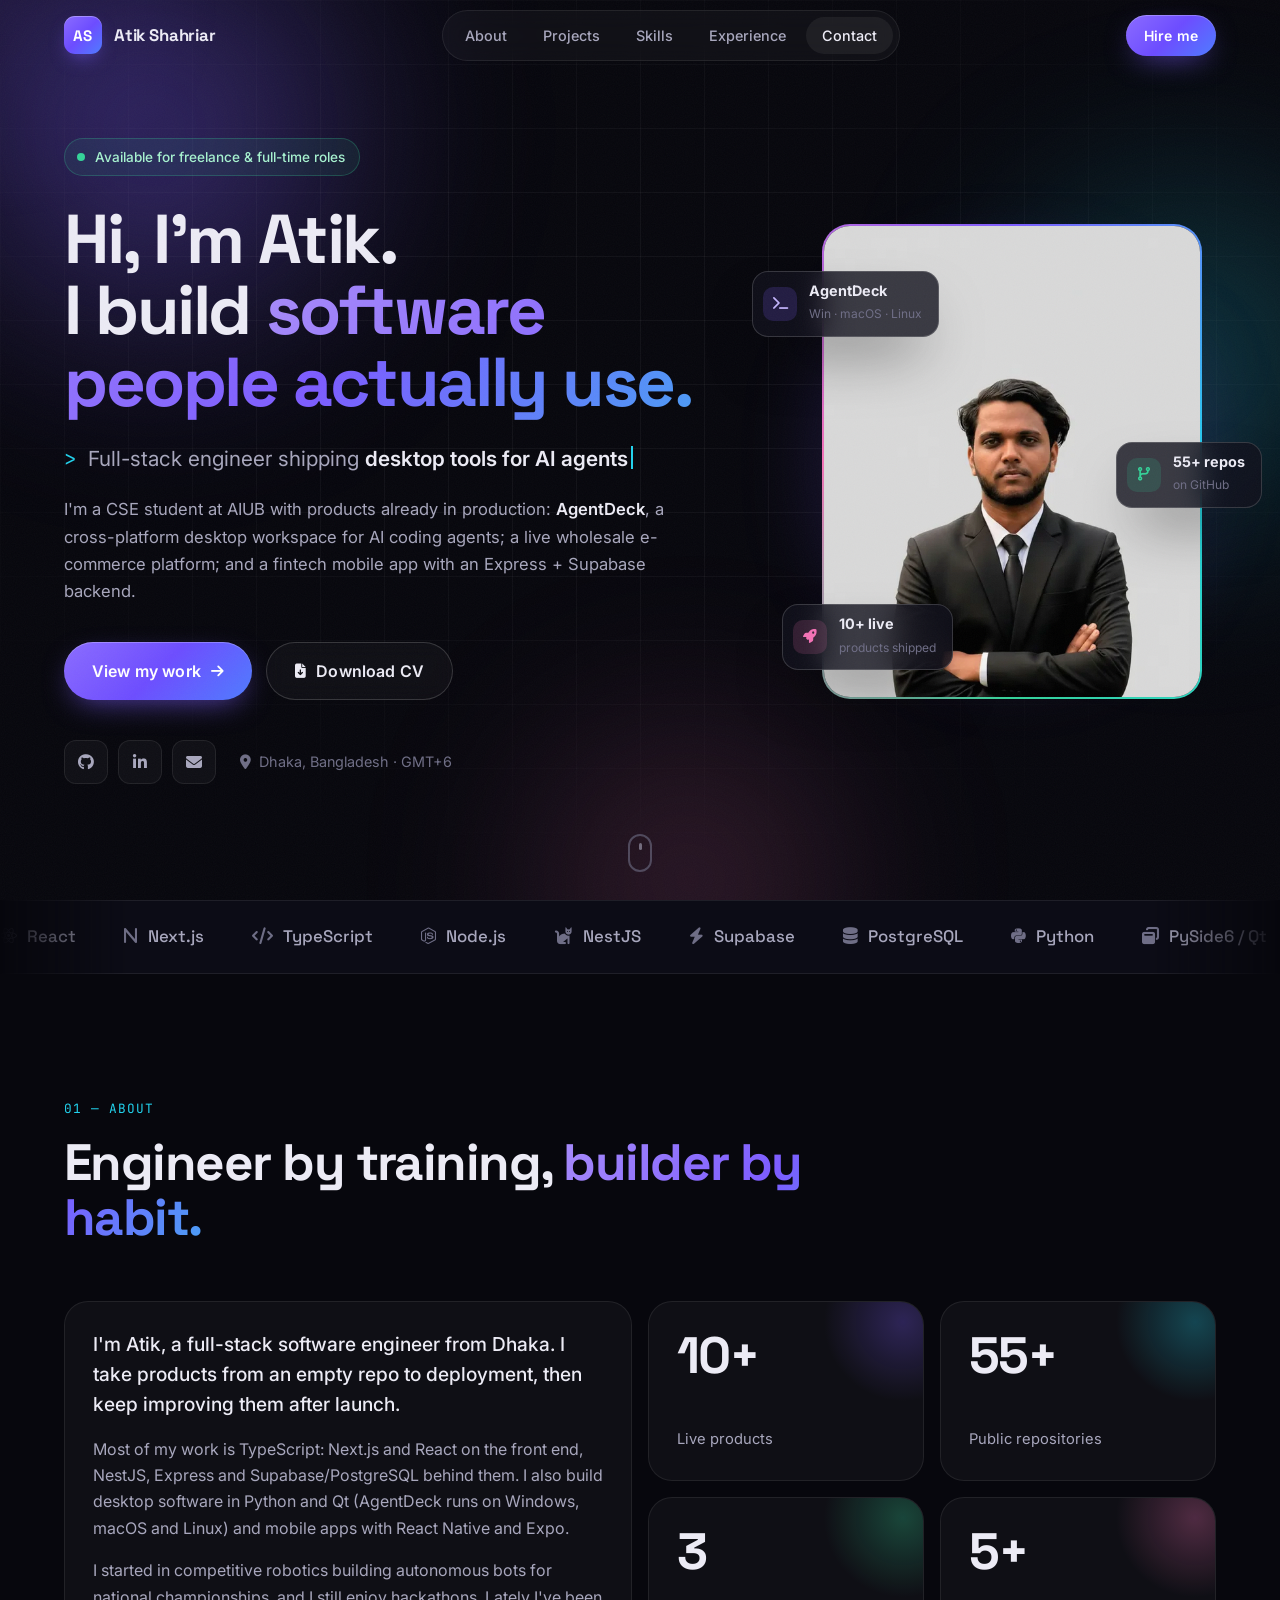
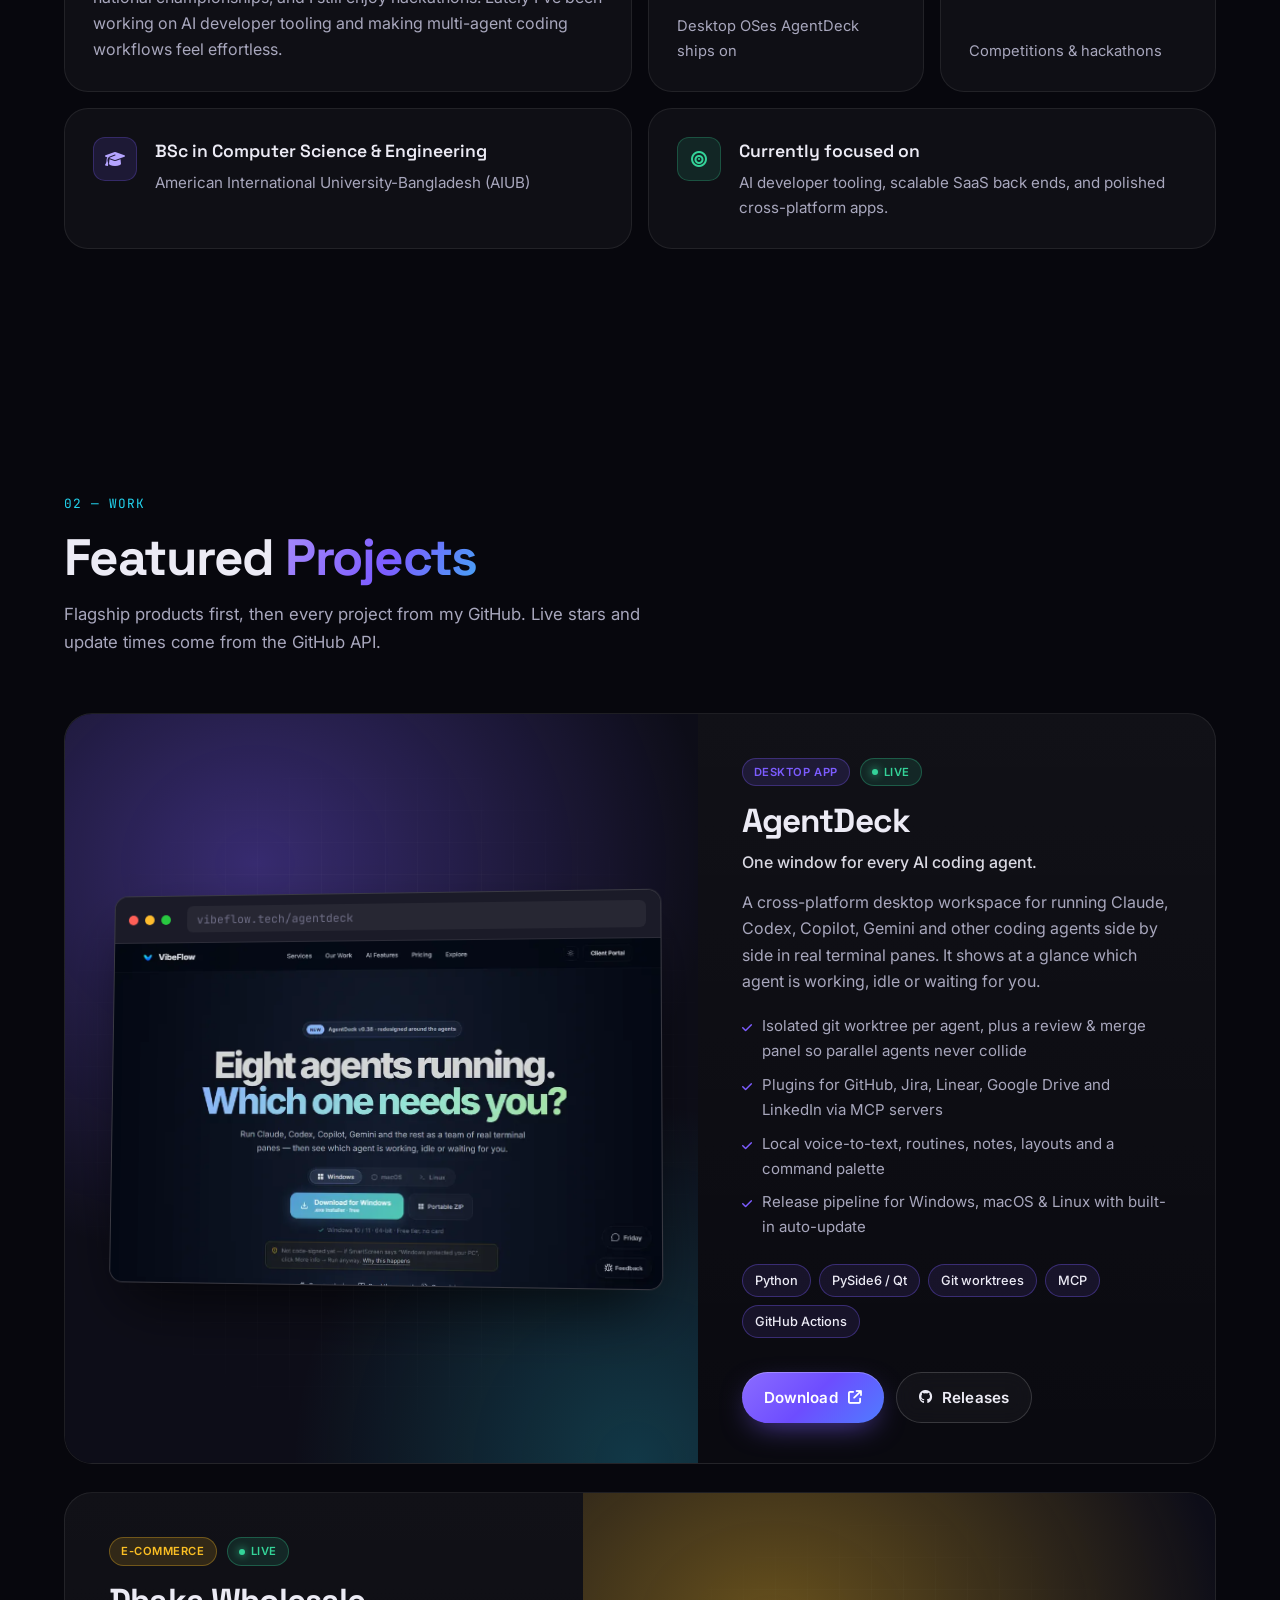
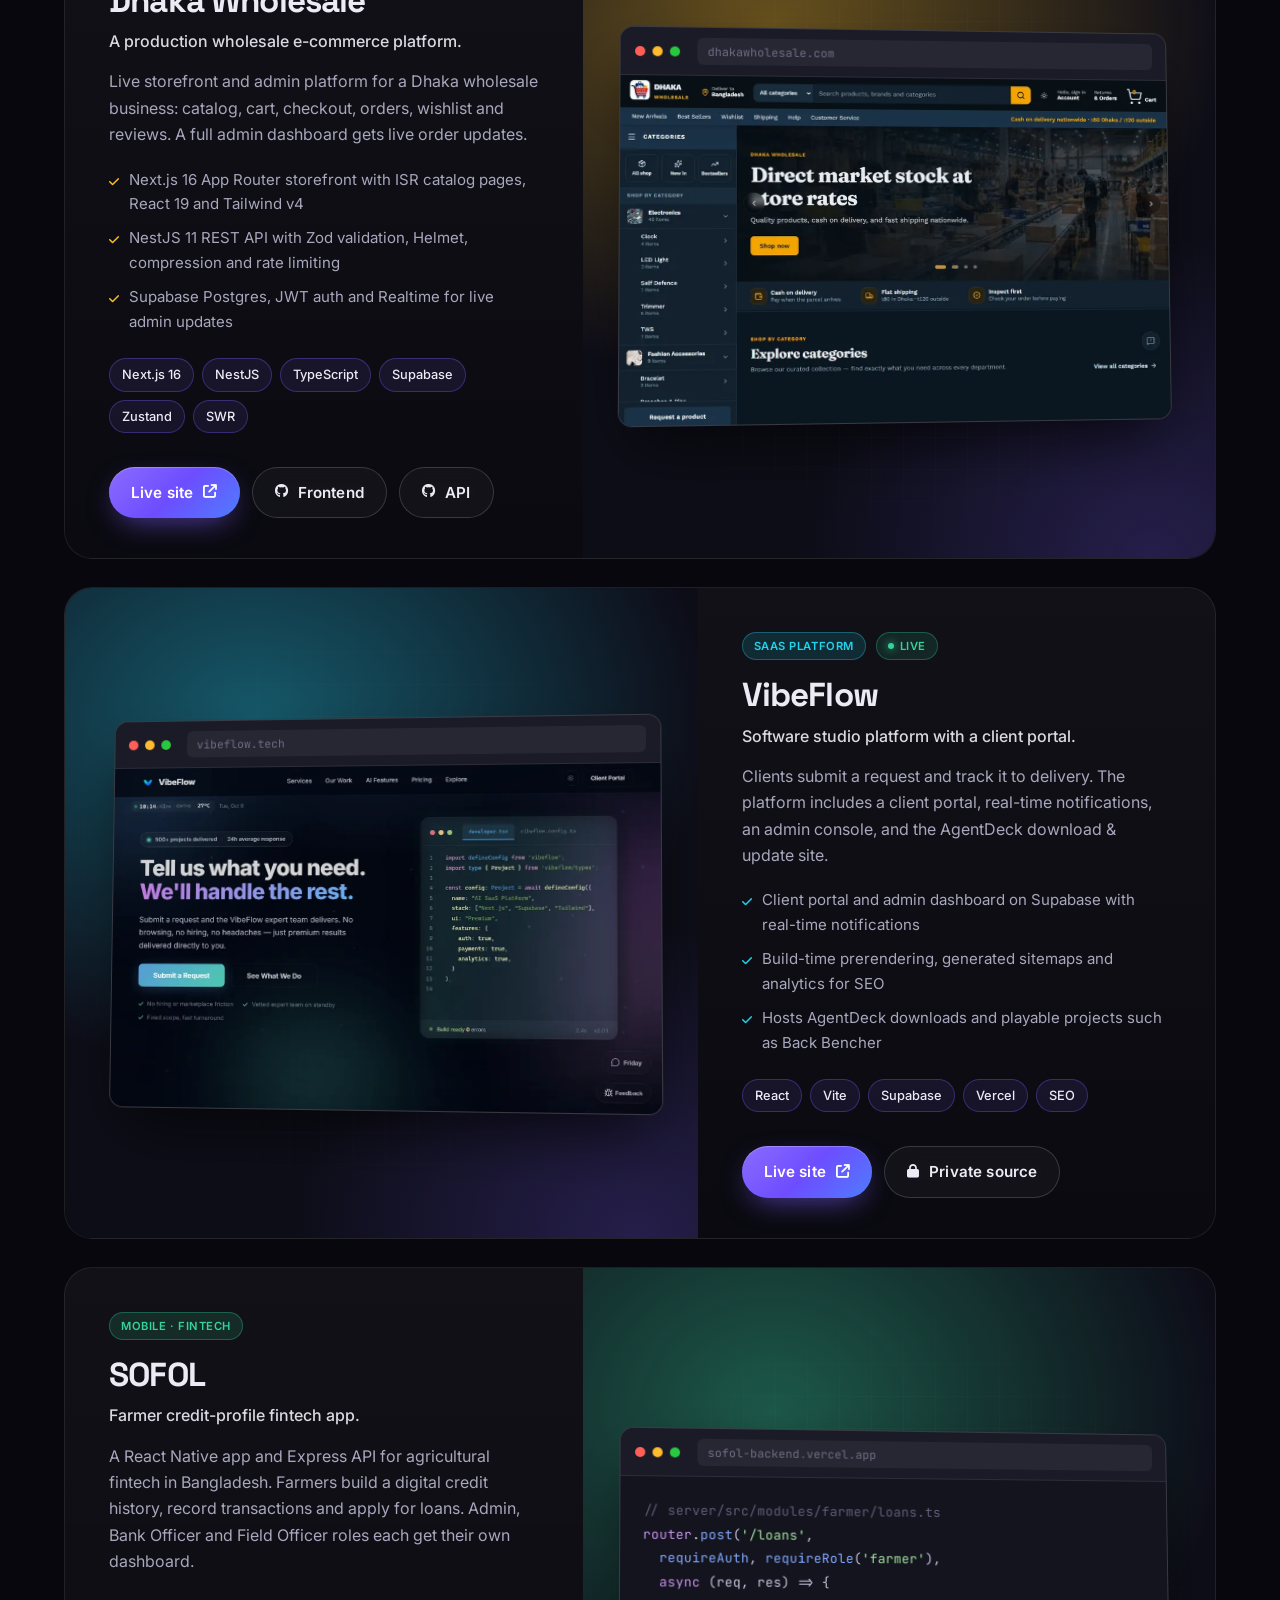
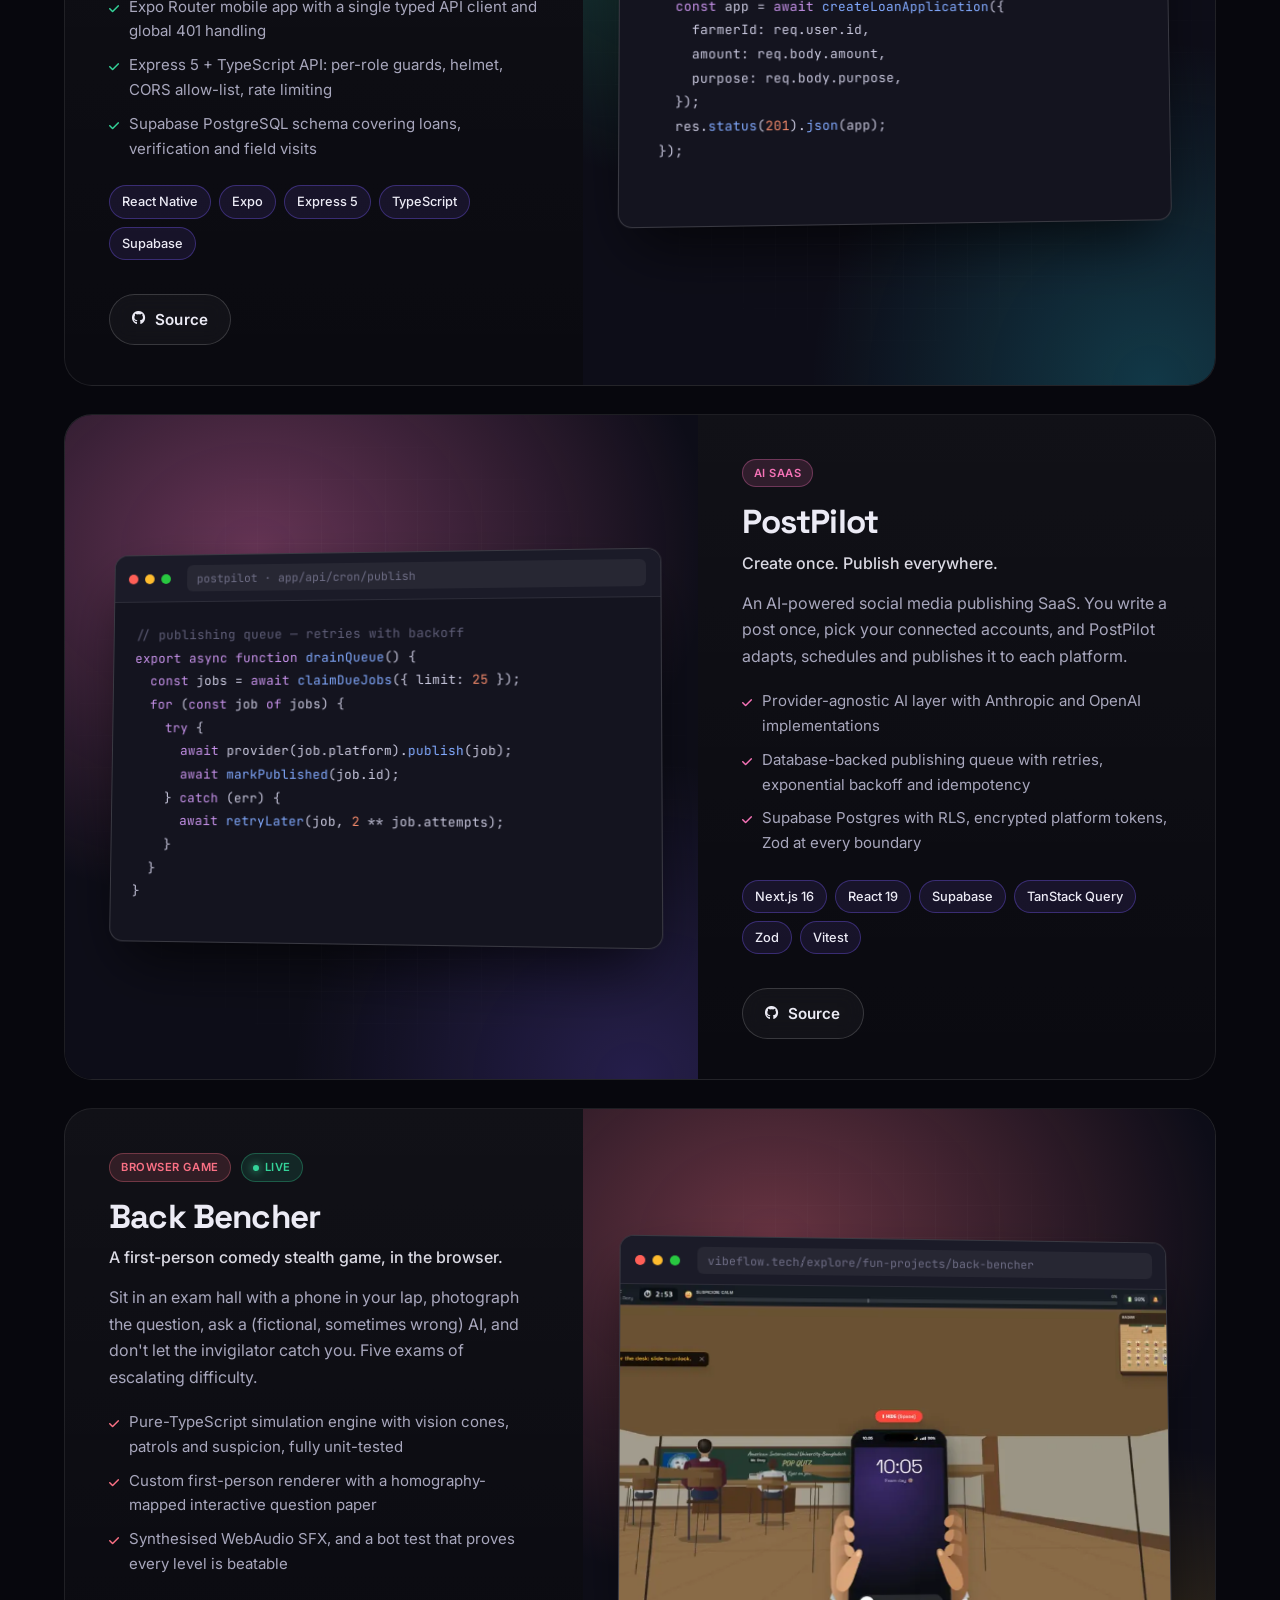
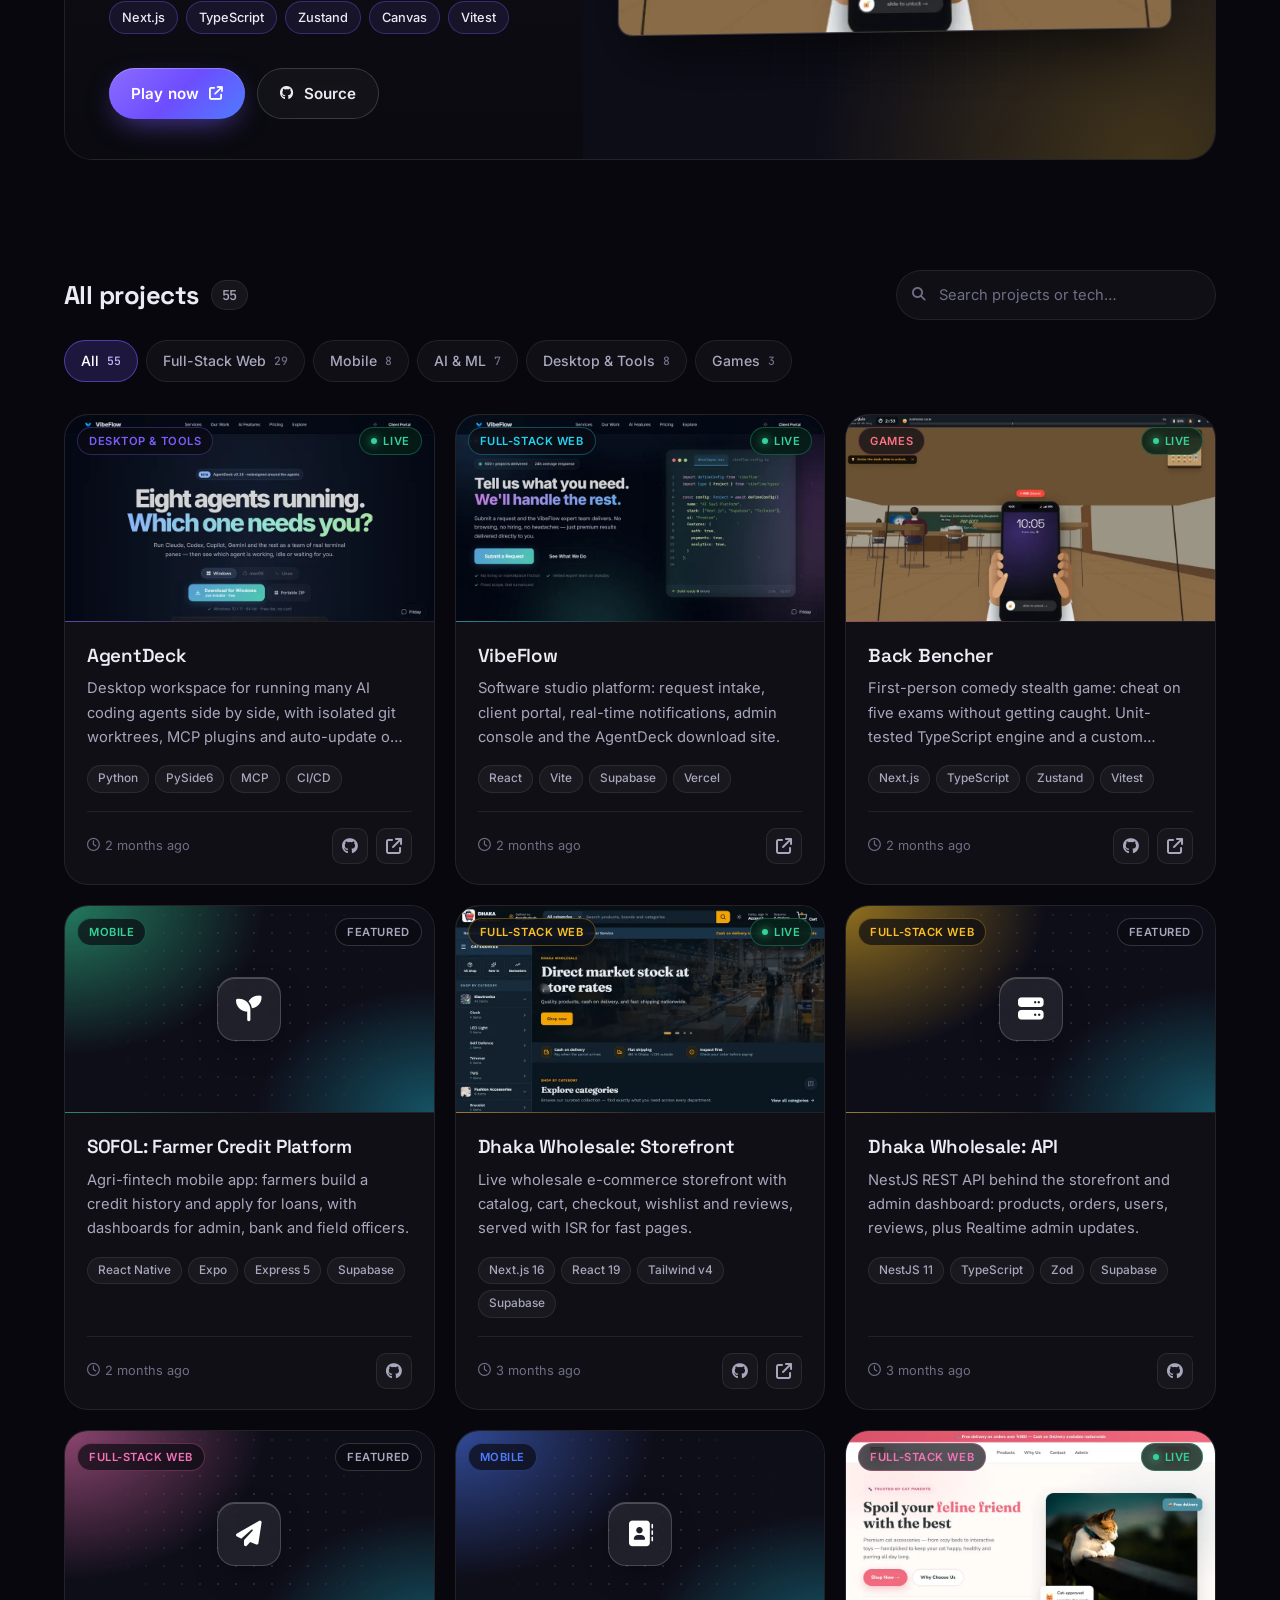
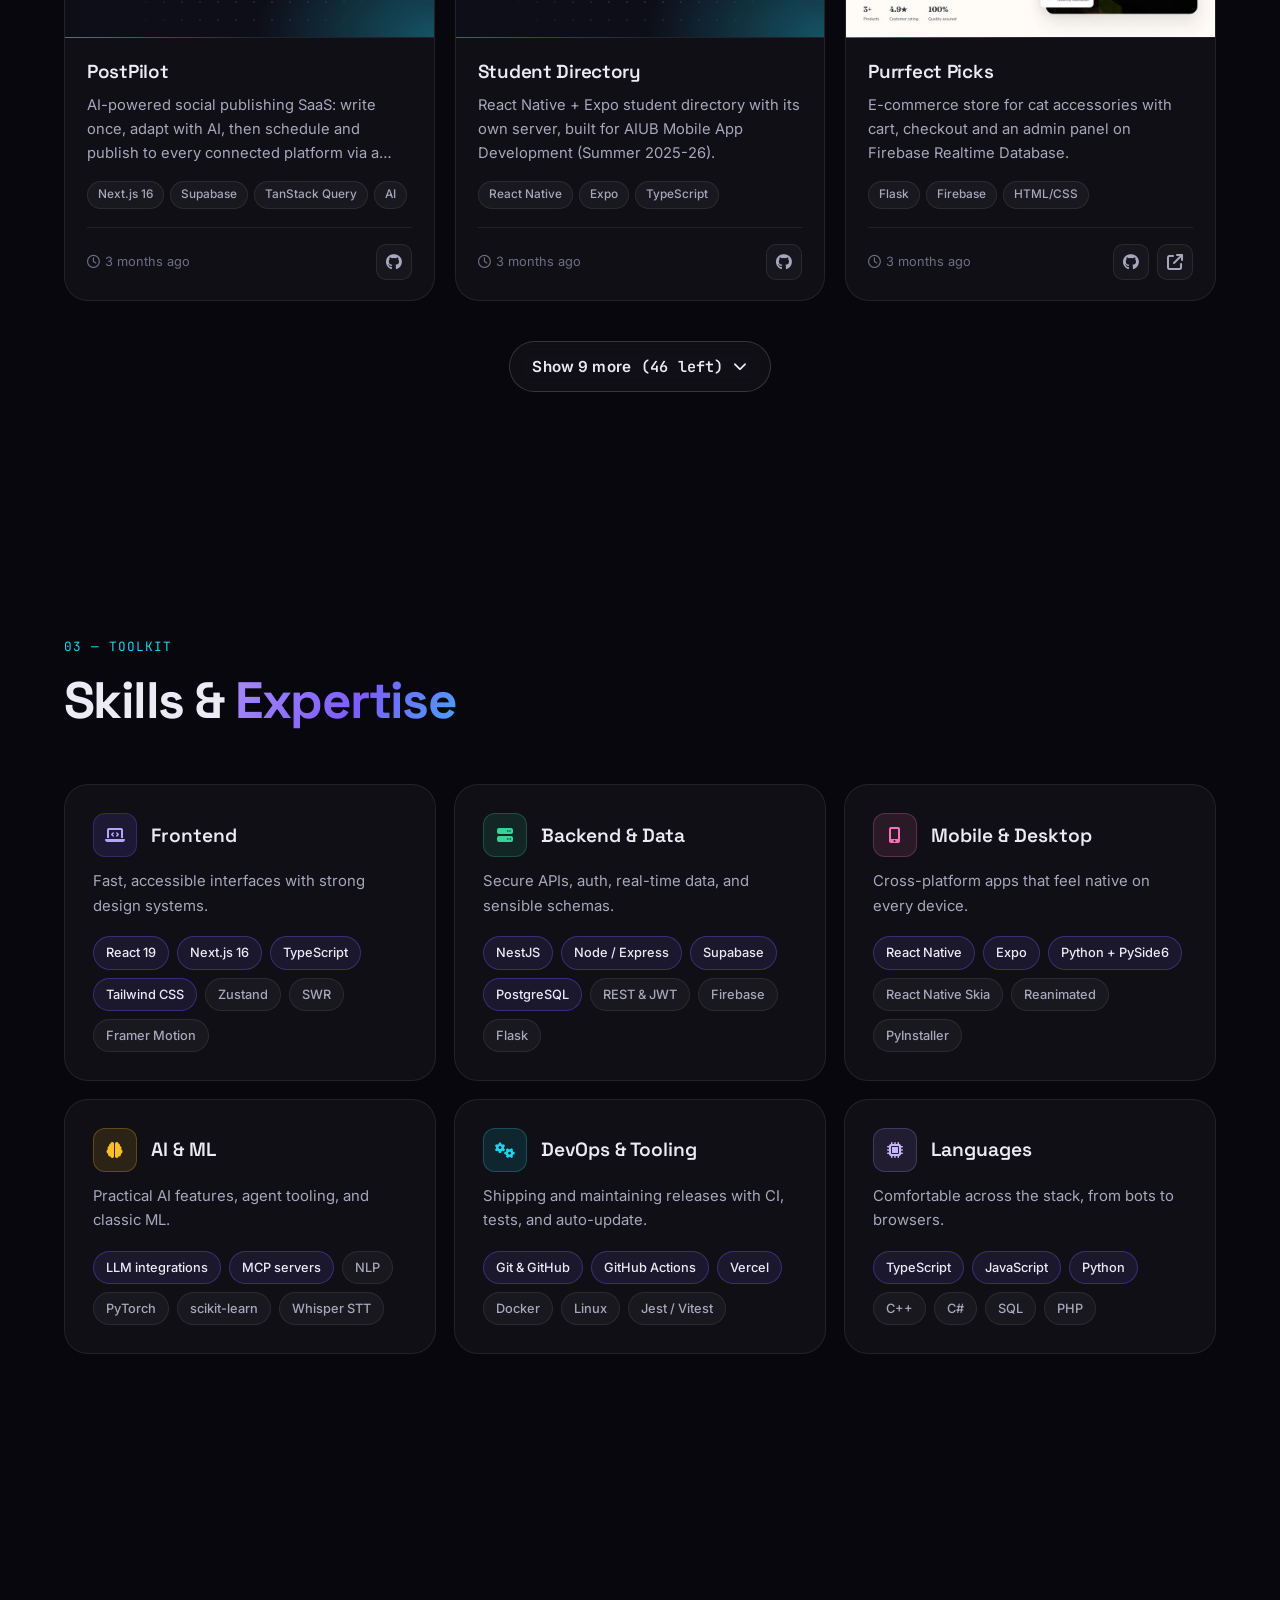
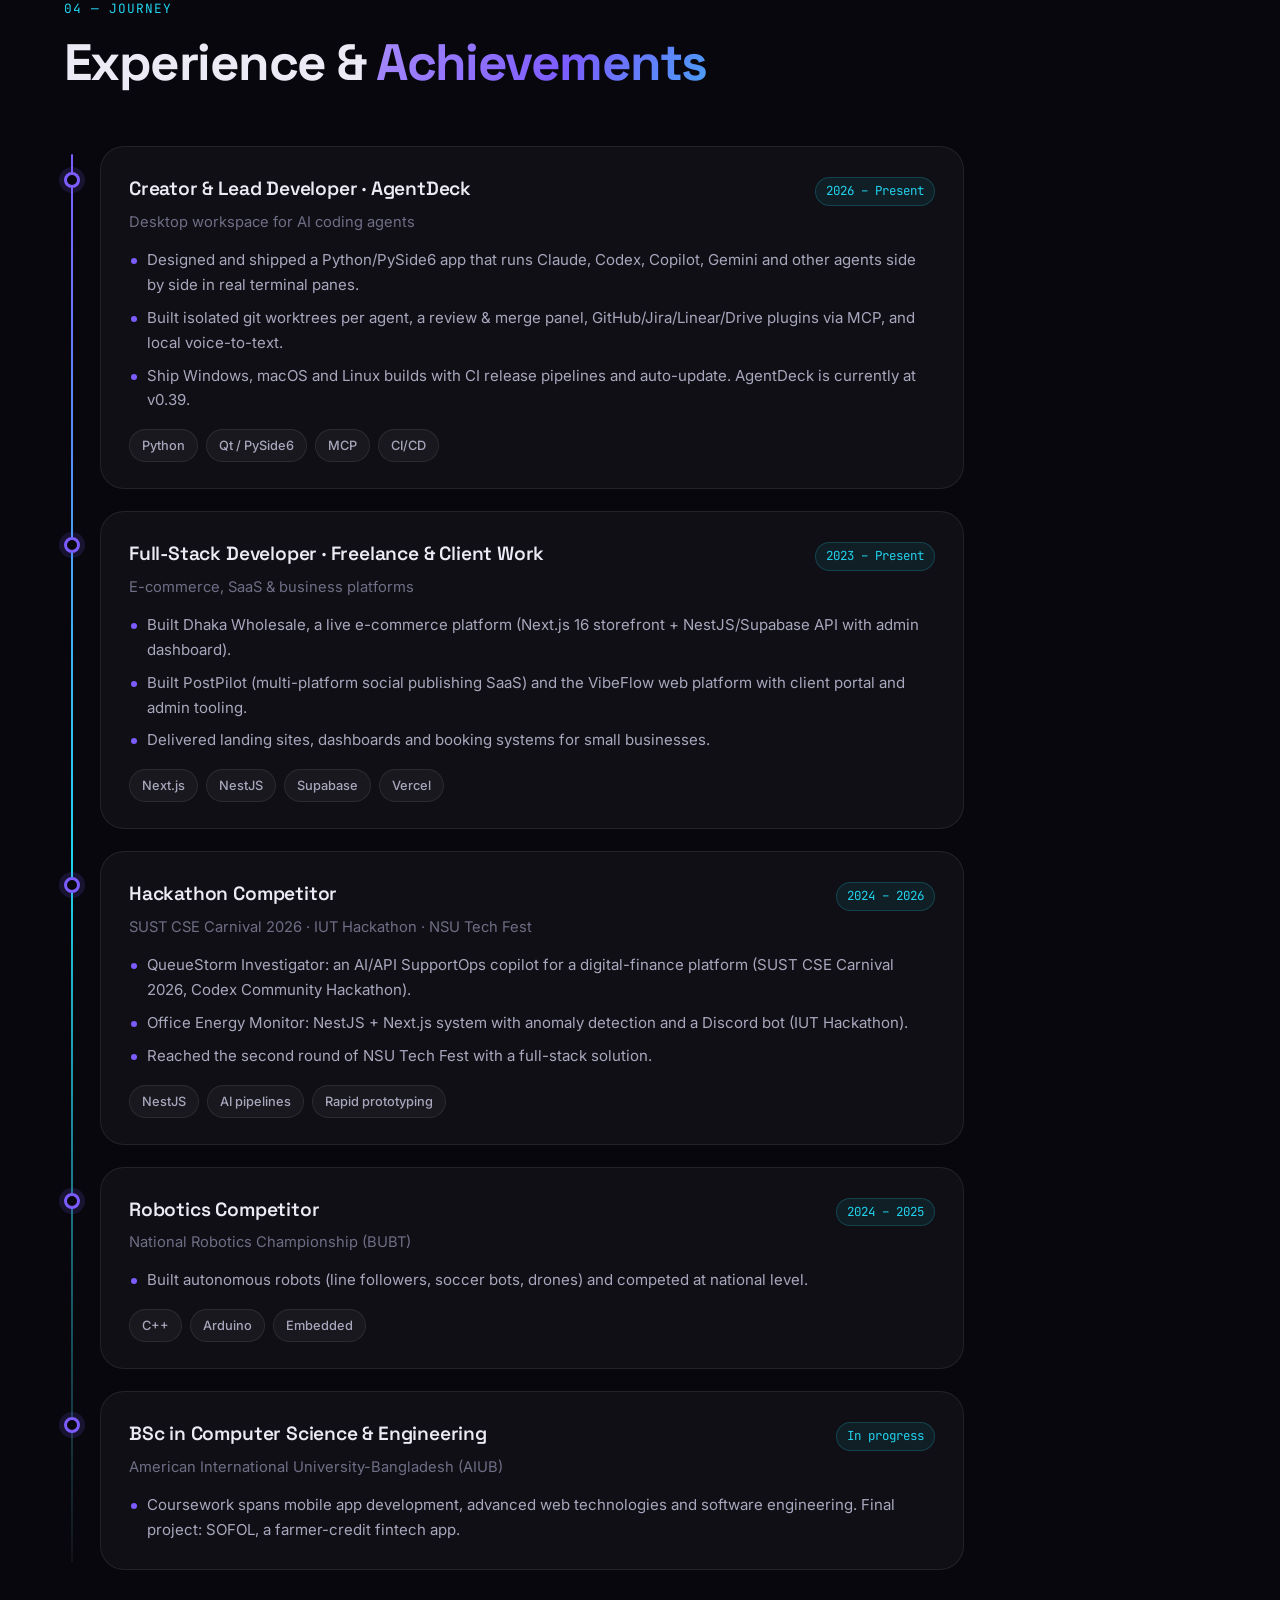
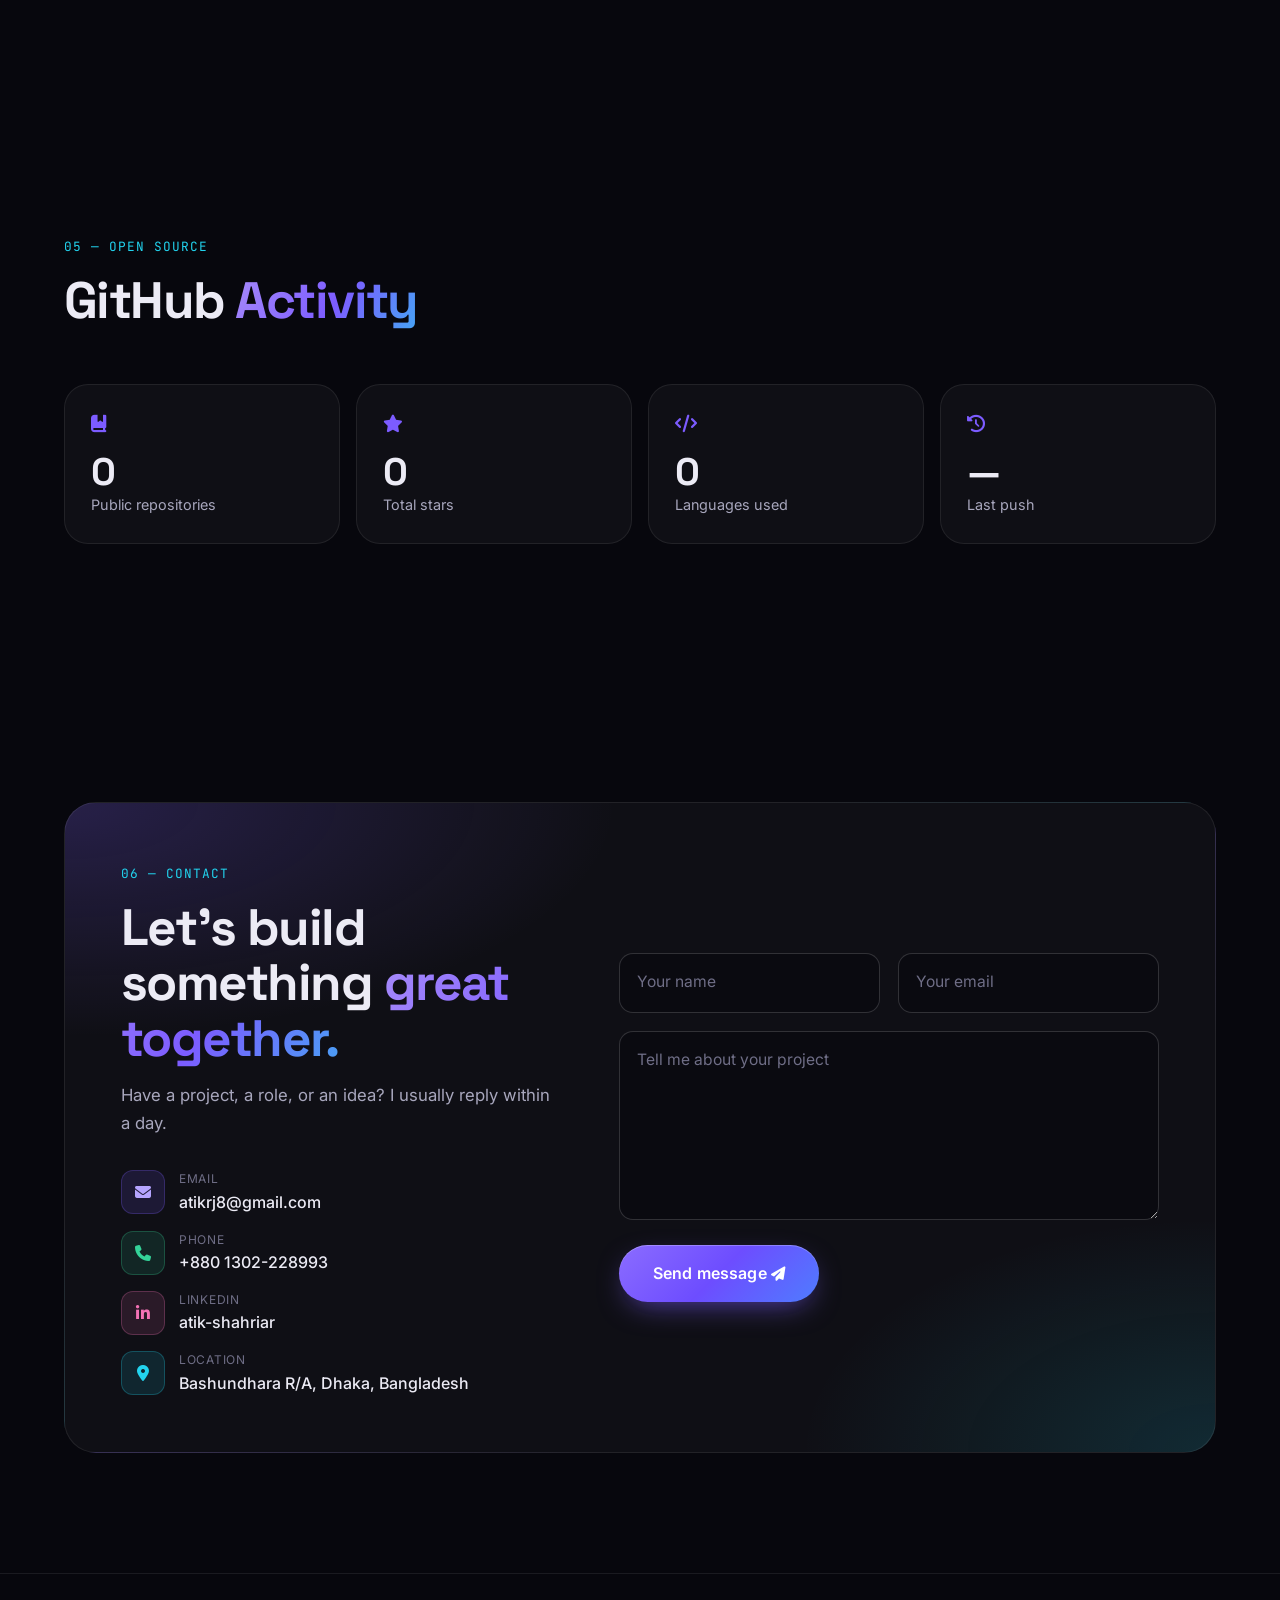
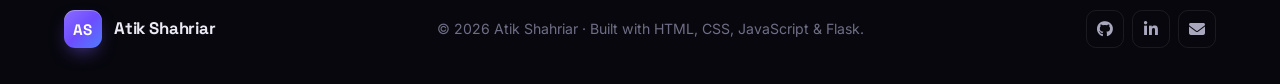
==== commit eaa9c6f6: "feat(cv): add PDF version of the CV and link it from Download CV Export CV/Atik_Shahriar_CV.pdf from" ====
--- a/index.html
+++ b/index.html
@@ -117,7 +117,7 @@
                         <a href="#projects" class="btn btn-primary btn-lg">
                             View my work <i class="fas fa-arrow-right"></i>
                         </a>
-                        <a href="CV/Atik_Shahriar_CV.docx" class="btn btn-ghost btn-lg" download>
+                        <a href="CV/Atik_Shahriar_CV.pdf" class="btn btn-ghost btn-lg" download>
                             <i class="fas fa-file-arrow-down"></i> Download CV
                         </a>
                     </div>
